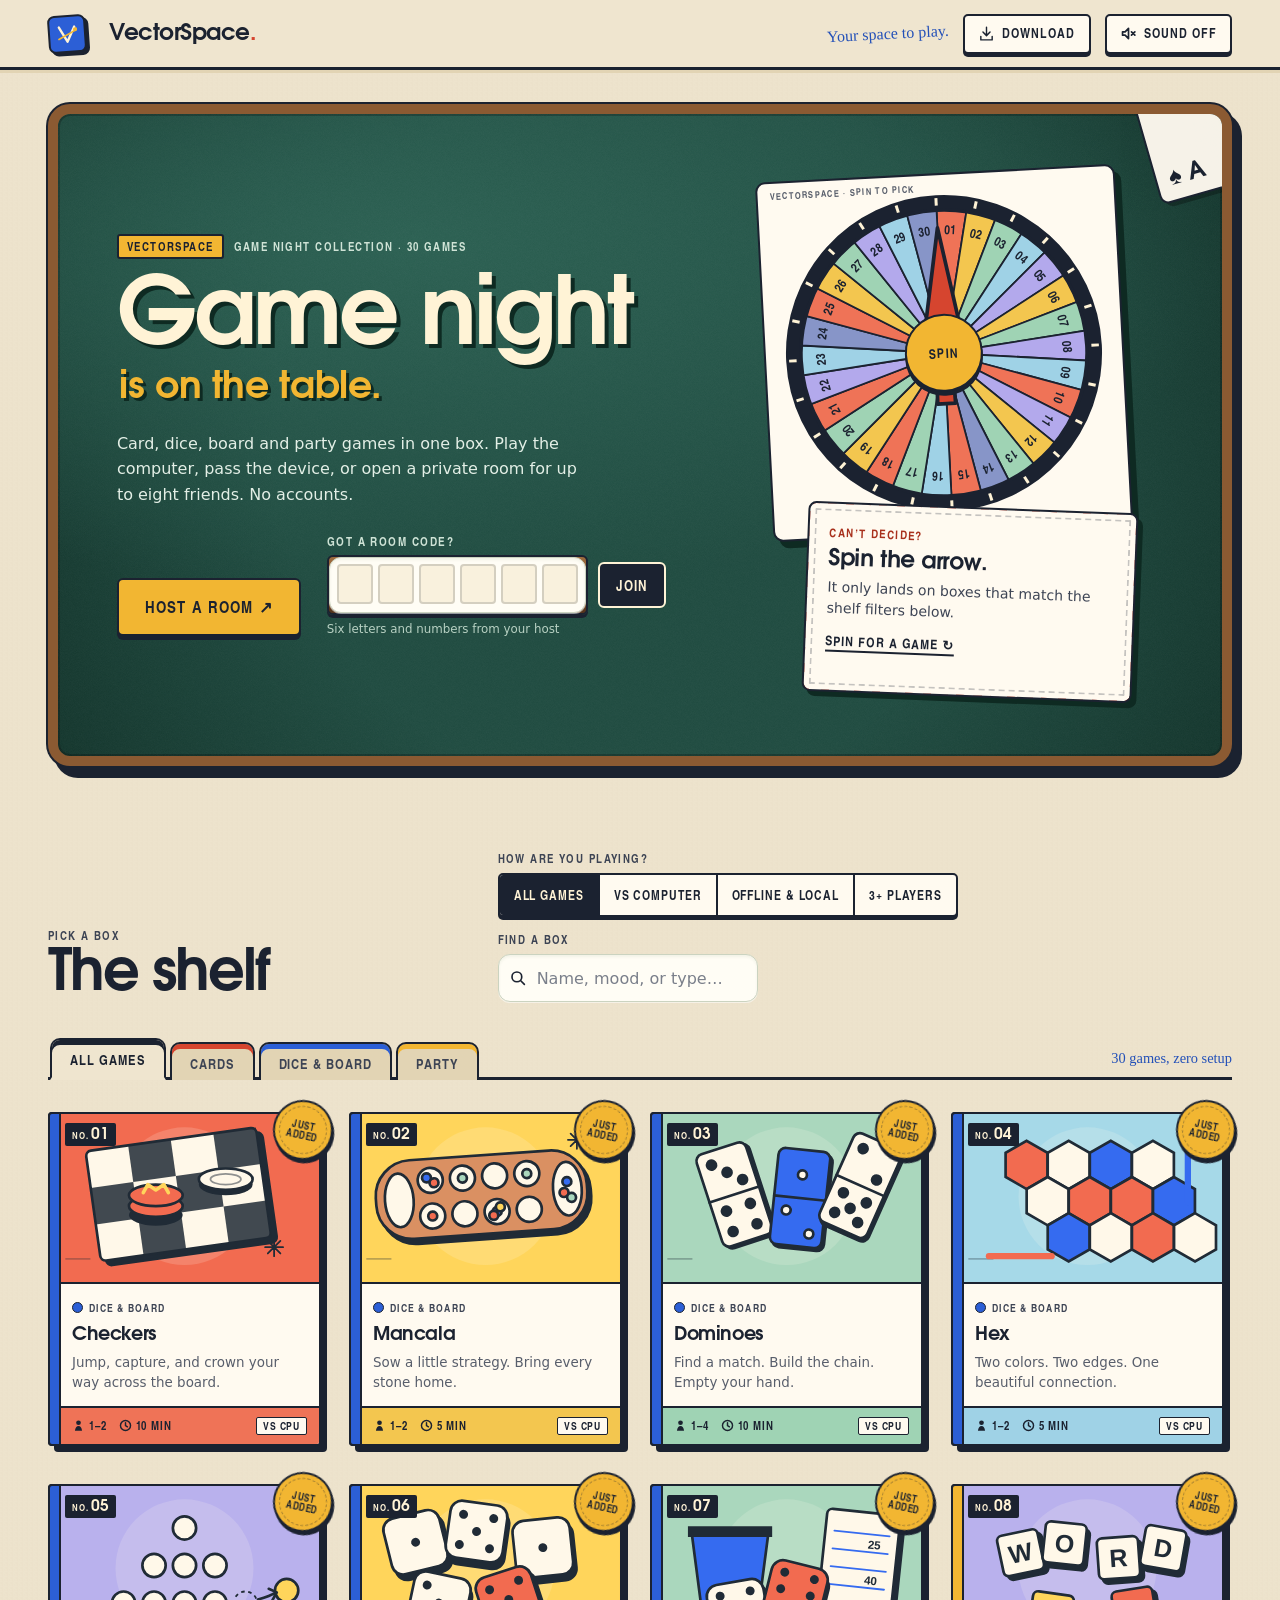
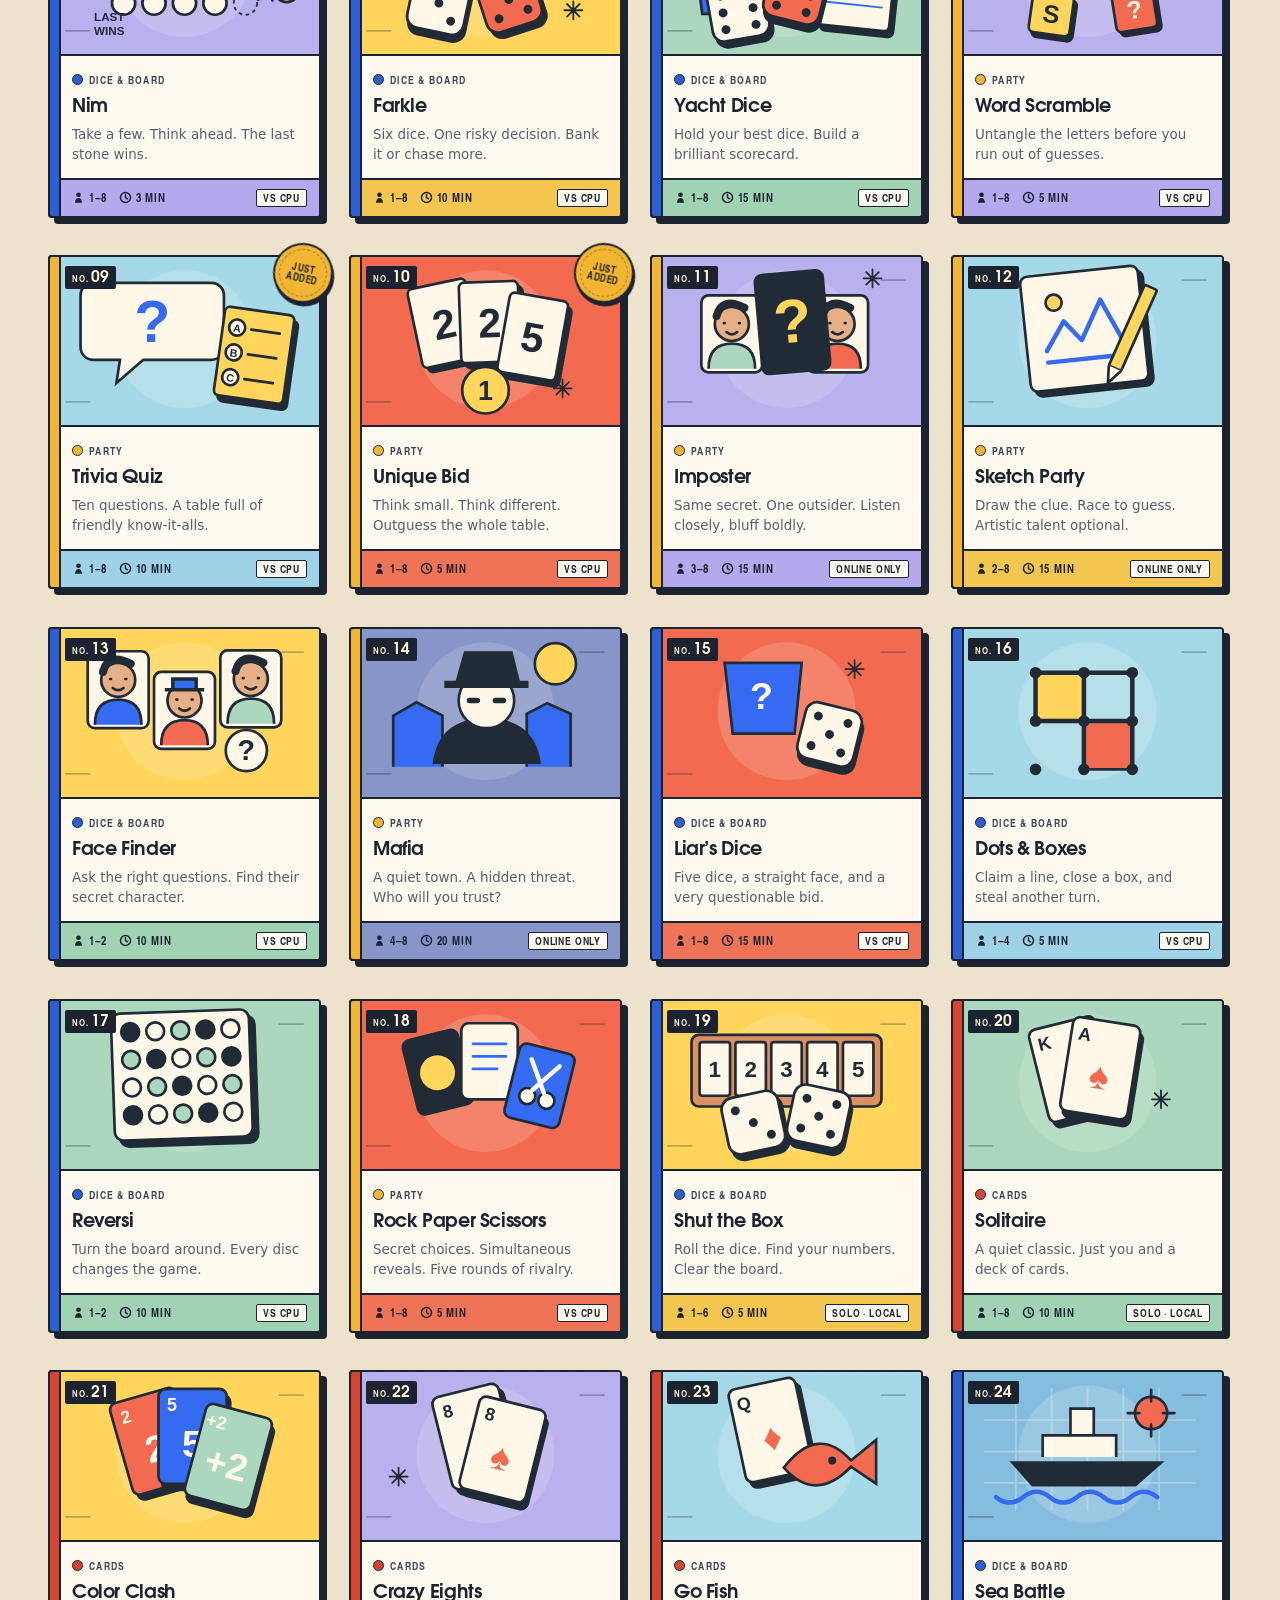
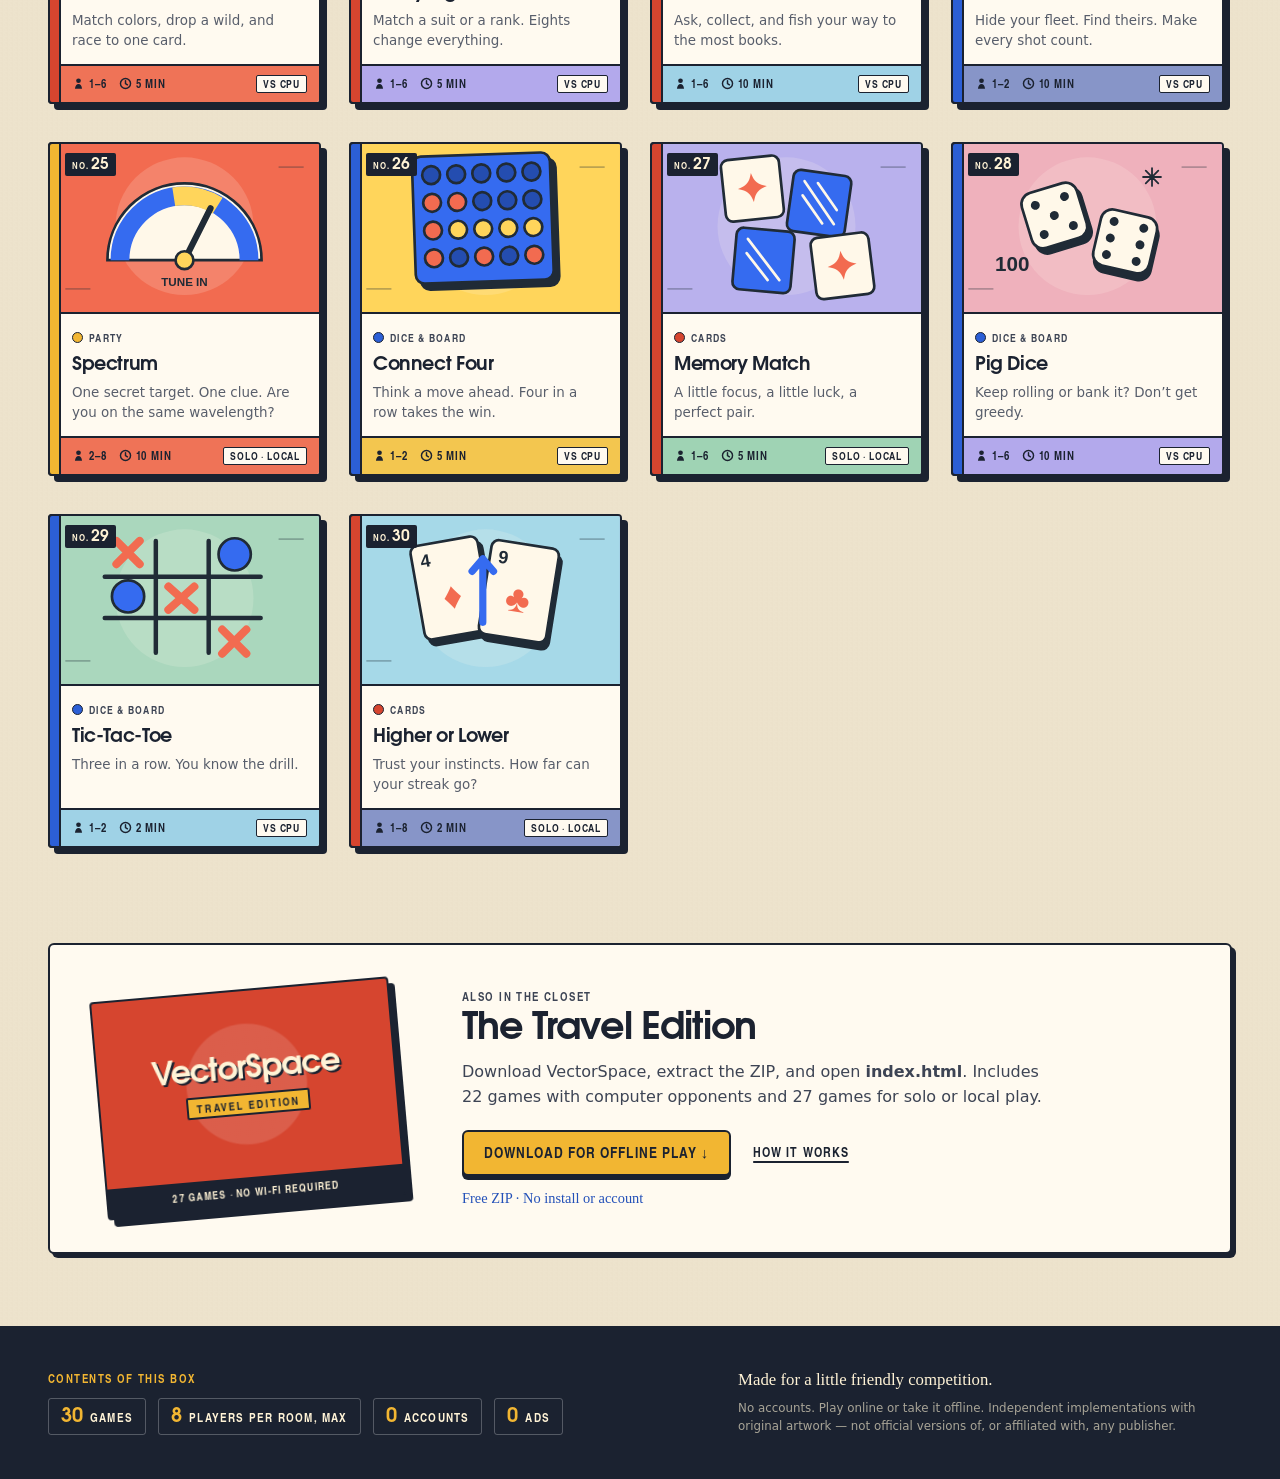
==== game-night/index.html @ 59ebc6dc "Game Closet redesign + strategy and party packs (10 new games)" ====
<!doctype html>
<html lang="en">
  <head>
    <meta charset="UTF-8" />
    <meta name="viewport" content="width=device-width, initial-scale=1" />
    <meta name="theme-color" content="#efe5cf" />
    <meta
      name="description"
      content="Thirty free card, dice, board and party games. Create an online room, share a code, and play with friends — or enjoy the solo classics."
    />
    <title>VectorSpace — Your space to play.</title>
    <link rel="icon" href="favicon.svg" type="image/svg+xml" />
    <link rel="stylesheet" href="styles.css" />
    <link rel="stylesheet" href="strategy-pack.css" />
    <link rel="stylesheet" href="party-pack.css" />
    <link rel="stylesheet" href="closet.css" />
    <script src="shared.js" defer></script>
    <script src="card-games.js" defer></script>
    <script src="board-games.js" defer></script>
    <script src="party-games.js" defer></script>
    <script src="vendor/peerjs.min.js" defer></script>
    <script src="online-core.js" defer></script>
    <script src="online-cards.js" defer></script>
    <script src="online-boards.js" defer></script>
    <script src="online-extras.js" defer></script>
    <script src="online-competitive.js" defer></script>
    <script src="online-deduction.js" defer></script>
    <script src="online-creative.js" defer></script>
    <script src="cpu-games.js" defer></script>
    <script src="strategy-pack.js" defer></script>
    <script src="party-pack.js" defer></script>
    <script src="online-ui.js" defer></script>
    <script src="polish.js" defer></script>
    <script src="app.js" defer></script>
  </head>
  <body>
    <header class="site-header">
      <a class="brand" href="#" aria-label="VectorSpace home"><span class="brand-mark vector-mark" aria-hidden="true"><svg viewBox="0 0 40 40"><path d="M9 10 20 31 31 10"/><path d="m8 27 25-12" class="vector-orbit"/><circle cx="32" cy="14" r="3"/></svg></span>VectorSpace<span class="brand-period">.</span></a>
      <span class="header-note">Your space to play.</span>
      <a class="header-download" aria-label="Download VectorSpace for offline play" href="downloads/vectorspace-offline.zip" download="VectorSpace-offline.zip" data-offline-download><svg viewBox="0 0 24 24" aria-hidden="true"><path d="M12 3v12m-5-5 5 5 5-5M4 16v5h16v-5"/></svg><span>Download</span></a>
    </header>
    <main id="app"></main>
    <footer class="box-bottom">
      <div>
        <span class="control-label">Contents of this box</span>
        <ul>
          <li><b>30</b> games</li>
          <li><b>8</b> players per room, max</li>
          <li><b>0</b> accounts</li>
          <li><b>0</b> ads</li>
        </ul>
      </div>
      <div>
        <p class="made">Made for a little friendly competition.</p>
        <p class="fine-print">No accounts. Play online or take it offline. Independent implementations with original artwork — not official versions of, or affiliated with, any publisher.</p>
      </div>
    </footer>
    <noscript>Please enable JavaScript to play these games.</noscript>
  </body>
</html>
---- game-night/styles.css ----
:root {
  color-scheme: light;
  --ink: #183337;
  --muted: #647477;
  --paper: #f5f4ee;
  --line: #d9dfd8;
  --yellow: #f7be57;
  --felt: #183f41;
  --white: #fff;
  --red: #c44043;
  font-family: "Segoe UI", Arial, sans-serif;
  font-size: 16px;
}
* {
  box-sizing: border-box;
}
body {
  margin: 0;
  background: var(--paper);
  color: var(--ink);
}
button,
input,
select {
  font: inherit;
}
button,
a,
input,
select {
  -webkit-tap-highlight-color: transparent;
}
button,
a {
  touch-action: manipulation;
}
button {
  cursor: pointer;
}
button:disabled {
  cursor: default;
  opacity: 0.45;
}
a {
  color: inherit;
  text-decoration: none;
}
button:focus-visible,
a:focus-visible,
input:focus-visible,
select:focus-visible {
  outline: 3px solid #df881c;
  outline-offset: 4px;
}
button {
  color: inherit;
}
h1,
h2,
h3,
p {
  margin-top: 0;
}
h1 {
  font-family: Georgia, "Times New Roman", serif;
  font-weight: 500;
  letter-spacing: -2px;
  font-size: clamp(2.25rem, 4vw, 3.7rem);
  line-height: 1.12;
  margin-bottom: 14px;
}
h2 {
  font-size: 1.2rem;
}
p {
  line-height: 1.6;
}
.site-header {
  height: 94px;
  display: flex;
  align-items: center;
  justify-content: space-between;
  gap: 24px;
  border-bottom: 1px solid var(--line);
  padding: 0 max(5%, calc((100vw - 1320px) / 2));
}
.brand {
  display: flex;
  align-items: center;
  font-weight: 800;
  letter-spacing: -1.5px;
  font-size: 1.8rem;
  white-space: nowrap;
}
.brand-mark {
  display: inline-flex;
  align-items: center;
  justify-content: center;
  width: 42px;
  height: 42px;
  margin-right: 12px;
  border-radius: 12px;
  background: var(--ink);
  color: var(--yellow);
  font-size: 2.5rem;
  line-height: 1;
}
.brand-period {
  color: #be711c;
}
.header-note {
  color: var(--muted);
  font-size: 0.9rem;
}
.free-label {
  font-size: 0.8rem;
  font-weight: 600;
  border: 1px solid #b9c8bf;
  border-radius: 20px;
  padding: 8px 14px;
}
.lobby,
.game-page {
  max-width: 1320px;
  margin: auto;
  padding: 54px 0 28px;
}
.lobby-heading {
  display: flex;
  justify-content: space-between;
  align-items: center;
  gap: 30px;
  padding-bottom: 32px;
}
.eyebrow {
  letter-spacing: 2px;
  font-size: 0.75rem;
  font-weight: 800;
  color: #6d7b73;
  margin-bottom: 17px;
}
.intro {
  color: var(--muted);
  font-size: 1.1rem;
  margin-bottom: 0;
}
.collection-stamp {
  display: flex;
  align-items: center;
  gap: 18px;
  transform: rotate(4deg);
  padding: 16px 20px;
  border: 1px solid #adbaae;
  border-radius: 10px;
}
.collection-stamp strong {
  font:
    3.8rem Georgia,
    serif;
  line-height: 1;
}
.collection-stamp span {
  font-size: 0.7rem;
  font-weight: 700;
  line-height: 1.6;
  letter-spacing: 1px;
}
.browse-bar {
  display: flex;
  justify-content: space-between;
  align-items: center;
  border-top: 1px solid var(--line);
  padding: 24px 0;
}
.filters {
  display: flex;
  gap: 8px;
  flex-wrap: wrap;
}
.filter {
  border: 1px solid transparent;
  border-radius: 30px;
  padding: 10px 20px;
  background: transparent;
  font-size: 0.9rem;
  font-weight: 600;
}
.filter.active {
  background: var(--ink);
  color: white;
}
.filter:not(.active):hover {
  border-color: #a8b8ab;
}
.game-count {
  font-size: 0.85rem;
  color: var(--muted);
}
.game-grid {
  display: grid;
  grid-template-columns: repeat(4, 1fr);
  gap: 24px;
}
.game-tile {
  border: 1px solid #d1d9d0;
  border-radius: 14px;
  overflow: hidden;
  background: #fffdf8;
  transition:
    transform 0.18s,
    box-shadow 0.18s;
  animation: enter 0.4s both;
  animation-delay: calc(var(--i) * 25ms);
}
.game-tile:hover {
  transform: translateY(-5px);
  box-shadow: 0 10px 25px #18333713;
}
.tile-top {
  height: 143px;
  display: flex;
  align-items: center;
  justify-content: center;
  position: relative;
  margin: 8px;
  border-radius: 8px;
  overflow: hidden;
}
.tile-symbol {
  font-family: Georgia, serif;
  font-size: 5rem;
  font-weight: bold;
  line-height: 1;
}
.tile-number {
  position: absolute;
  top: 13px;
  left: 13px;
  font-size: 0.7rem;
  font-weight: 700;
  opacity: 0.6;
}
.tile-category {
  position: absolute;
  right: 12px;
  bottom: 10px;
  font-size: 0.65rem;
  text-transform: uppercase;
  letter-spacing: 1.4px;
  opacity: 0.7;
  font-weight: 700;
}
.amber {
  background: #f6c45f;
  color: #72501b;
}
.mint {
  background: #bddecc;
  color: #245b47;
}
.coral {
  background: #ef9d85;
  color: #7a342d;
}
.lavender {
  background: #cdc7e5;
  color: #4f427f;
}
.sky {
  background: #b8d6df;
  color: #315f72;
}
.navy {
  background: #264b52;
  color: #f2d49e;
}
.tile-content {
  padding: 18px 19px 17px;
}
.tile-content h2 {
  display: flex;
  justify-content: space-between;
  gap: 10px;
  letter-spacing: -0.4px;
  margin-bottom: 9px;
}
.tile-content h2 span {
  font-size: 1rem;
  font-weight: 400;
}
.tile-content p {
  font-size: 0.875rem;
  color: var(--muted);
  line-height: 1.5;
  min-height: 42px;
  margin-bottom: 22px;
}
.tile-meta {
  display: flex;
  justify-content: space-between;
  font-size: 0.75rem;
  font-weight: 600;
  border-top: 1px solid var(--line);
  padding-top: 13px;
}
.tile-meta span:last-child {
  color: var(--muted);
  font-weight: 400;
}
.lobby-note {
  display: flex;
  align-items: center;
  gap: 18px;
  margin-top: 34px;
  background: #e5e9df;
  padding: 22px 26px;
  border-radius: 12px;
}
.note-symbol {
  font-size: 2rem;
  color: #537261;
}
.lobby-note p {
  margin: 0;
  font-size: 0.875rem;
}
.note-small {
  margin-left: auto;
  font-size: 0.75rem;
  color: var(--muted);
  white-space: nowrap;
}
footer {
  max-width: 1320px;
  margin: 24px auto 0;
  border-top: 1px solid var(--line);
  display: flex;
  justify-content: space-between;
  gap: 20px;
  padding: 25px 0 32px;
  font-size: 0.75rem;
  color: var(--muted);
}
.game-heading {
  display: flex;
  justify-content: space-between;
  align-items: center;
  gap: 24px;
  margin-bottom: 28px;
}
.game-heading h1 {
  font-size: 2.7rem;
  letter-spacing: -1px;
  margin-top: 20px;
  margin-bottom: 8px;
}
.game-heading p {
  color: var(--muted);
  margin: 0;
}
.back-link {
  font-size: 0.875rem;
  font-weight: 600;
}
.play-layout {
  display: grid;
  grid-template-columns: minmax(0, 1fr) 280px;
  gap: 28px;
  align-items: start;
}
.game-surface {
  background: var(--felt);
  color: #f3f4e9;
  min-height: 530px;
  border-radius: 18px;
  padding: 32px;
  box-shadow: inset 0 0 0 1px #ffffff0d;
}
.rules-panel {
  padding: 27px;
  background: #e8ece3;
  border-radius: 14px;
  font-size: 0.9rem;
  line-height: 1.6;
}
.rules-panel h2 {
  margin: 13px 0;
}
.rules-panel ol,
.rules-panel ul {
  padding-left: 20px;
}
.rules-panel li {
  margin-bottom: 10px;
}
.rules-panel strong {
  font-weight: 700;
}
.rules-foot {
  border-top: 1px solid #c9d2c5;
  padding-top: 18px;
  margin-top: 24px;
  font-size: 0.8rem;
  color: #50665e;
}
.rules-foot span {
  padding: 0 6px;
}
.rules-foot p {
  margin: 10px 0 0;
}
.button {
  border: 0;
  border-radius: 9px;
  padding: 12px 20px;
  background: var(--yellow);
  color: #332a1b;
  font-weight: 700;
  min-height: 46px;
  transition: filter 0.15s;
}
.button:hover:not(:disabled) {
  filter: brightness(1.07);
}
.button.secondary {
  border: 1px solid #b9c8bf;
  background: transparent;
  color: var(--ink);
}
.game-surface .button.secondary {
  border-color: #68908c;
  color: #f3f4e9;
}
.button.small {
  font-size: 0.875rem;
  padding: 9px 14px;
  min-height: 38px;
}
.toolbar {
  display: flex;
  justify-content: center;
  align-items: center;
  gap: 12px;
  flex-wrap: wrap;
  margin: 24px 0;
}
.stats {
  display: flex;
  justify-content: center;
  gap: 16px;
  flex-wrap: wrap;
  margin: 0 0 25px;
}
.stat {
  min-width: 110px;
  text-align: center;
  padding: 12px 22px;
  background: #ffffff0b;
  border-radius: 10px;
}
.stat span {
  display: block;
  font-size: 0.75rem;
  color: #bfcebd;
  margin-bottom: 4px;
}
.stat strong {
  font-size: 1.6rem;
  font-weight: 600;
}
.game-status {
  background: #ffffff0c;
  border: 1px solid #ffffff18;
  padding: 14px 18px;
  border-radius: 9px;
  text-align: center;
  line-height: 1.5;
  margin: 20px 0;
  font-size: 0.95rem;
}
.game-status.finished {
  background: #f7be57;
  color: #2b382e;
  font-weight: 700;
  border-color: transparent;
}
.sub-label {
  text-align: center;
  font-size: 0.8rem;
  letter-spacing: 0.8px;
  color: #bacdc6;
  margin: 16px 0 12px;
}
.hand {
  display: flex;
  flex-wrap: wrap;
  gap: 8px;
  justify-content: center;
  margin: 18px 0;
}
.playing-card {
  width: 72px;
  height: 105px;
  position: relative;
  flex-shrink: 0;
  border: 2px solid transparent;
  border-radius: 7px;
  background: #fffdf5;
  color: #1b3439;
  box-shadow: 0 3px 0 #0003;
  padding: 6px;
  font-family: Georgia, serif;
  transition: transform 0.1s;
}
.playing-card:hover:not(:disabled) {
  transform: translateY(-5px);
}
.playing-card.red {
  color: #be4149;
}
.card-corner {
  position: absolute;
  top: 5px;
  left: 7px;
  font-size: 1.05rem;
  line-height: 1;
}
.card-corner small {
  display: block;
  font-size: 0.875rem;
}
.card-suit {
  font-size: 2.4rem;
  line-height: 1;
}
.card-bottom {
  position: absolute;
  bottom: 6px;
  right: 5px;
  font-size: 0.75rem;
  transform: rotate(180deg);
}
.playing-card.selected {
  outline: 3px solid var(--yellow);
  outline-offset: 3px;
  transform: translateY(-6px);
}
.playing-card:disabled {
  opacity: 1;
  cursor: default;
}
.playing-card.dim {
  opacity: 0.5;
}
.card-back {
  color: #efe1b8;
  background: repeating-linear-gradient(
    45deg,
    #486768 0,
    #486768 4px,
    #345455 4px,
    #345455 8px
  );
  border: 4px solid #cdd7c5;
  font:
    1.5rem Georgia,
    serif;
}
.card-slot {
  width: 72px;
  height: 105px;
  border: 2px dashed #799b9166;
  border-radius: 8px;
  display: flex;
  align-items: center;
  justify-content: center;
  font-size: 1.4rem;
  color: #adc0b3;
  background: transparent;
  flex-shrink: 0;
}
.center-pile {
  display: flex;
  justify-content: center;
  align-items: center;
  gap: 28px;
  margin: 25px 0;
}
.center-pile > div {
  text-align: center;
}
.center-pile .sub-label {
  margin-bottom: 0;
}
.mode-row {
  display: flex;
  gap: 12px;
  align-items: center;
  justify-content: center;
  flex-wrap: wrap;
  margin-bottom: 24px;
}
.mode-row label {
  font-size: 0.85rem;
  color: #ced8cd;
}
.mode-row select {
  border: 1px solid #79958c;
  border-radius: 8px;
  background: #2f5251;
  color: white;
  padding: 8px 12px;
  max-width: 100%;
}
.dice {
  display: flex;
  justify-content: center;
  gap: 15px;
  margin: 25px 0;
}
.die {
  display: flex;
  align-items: center;
  justify-content: center;
  background: #fff9e9;
  color: #233f40;
  font-family: Arial, sans-serif;
  font-size: 3.8rem;
  width: 80px;
  height: 80px;
  border-radius: 13px;
  line-height: 1;
  box-shadow: 0 5px #0b282a50;
}
.number-tiles {
  display: flex;
  justify-content: center;
  gap: 9px;
  flex-wrap: wrap;
  margin: 32px 0;
}
.number-tile {
  width: 62px;
  height: 84px;
  border-radius: 8px;
  background: #ead4a5;
  color: #5d4323;
  border: 0;
  border-bottom: 5px solid #b69461;
  font:
    2rem Georgia,
    serif;
}
.number-tile.chosen {
  background: var(--yellow);
  outline: 3px solid white;
  outline-offset: 2px;
}
.number-tile.closed {
  background: #ffffff0a;
  color: #89a291;
  border: 1px solid #ffffff16;
  opacity: 0.6;
  transform: scale(0.91);
}
.center {
  text-align: center;
}
.muted {
  color: #b9cebe;
  font-size: 0.875rem;
}
.color-card {
  font-family: "Segoe UI", sans-serif;
  color: white;
  font-weight: 800;
}
.color-card.redc {
  background: #be4049;
}
.color-card.blue {
  background: #326cb0;
}
.color-card.green {
  background: #397b52;
}
.color-card.yellow {
  background: #efd276;
  color: #493c19;
}
.color-card.wild {
  background: conic-gradient(
    #3e77bd 0 25%,
    #ce4354 0 50%,
    #e7c367 0 75%,
    #51866d 0
  );
}
.color-card .color-value {
  font-size: 1.6rem;
  border: 2px solid currentColor;
  border-radius: 50%;
  padding: 8px 6px;
  display: block;
  transform: rotate(-12deg);
  background: #ffffff15;
}
.color-name {
  position: absolute;
  bottom: 6px;
  left: 0;
  right: 0;
  font-size: 0.6rem;
  text-transform: uppercase;
  letter-spacing: 0.5px;
}
.color-picker {
  padding: 20px;
  background: #103031;
  border-radius: 12px;
  text-align: center;
}
.solitaire-top,
.tableau {
  display: grid;
  grid-template-columns: repeat(7, minmax(0, 1fr));
  gap: 8px;
}
.solitaire-top {
  margin-bottom: 25px;
}
.solitaire-top .playing-card,
.solitaire-top .card-slot,
.tableau .playing-card,
.tableau .card-slot {
  width: 100%;
  height: 100px;
}
.sol-column {
  position: relative;
  min-height: 330px;
}
.sol-column .playing-card {
  position: absolute;
  left: 0;
  top: calc(var(--row) * 29px);
}
.sol-column .card-back {
  font-size: 1rem;
}
.sol-hint {
  outline: 3px solid #f7be57 !important;
}
.connect-board {
  display: grid;
  grid-template-columns: repeat(7, 1fr);
  gap: 8px;
  max-width: 480px;
  margin: 20px auto;
  background: #28575a;
  border: 8px solid #32686b;
  border-radius: 12px;
  padding: 10px;
}
.connect-cell {
  aspect-ratio: 1;
  border: 0;
  border-radius: 50%;
  background: #153b3d;
  min-width: 0;
  box-shadow: inset 0 3px 5px #0003;
}
.connect-cell.p1 {
  background: #f4c45e;
}
.connect-cell.p2 {
  background: #ed9780;
}
.connect-cell.win {
  outline: 3px solid white;
  outline-offset: -5px;
}
.ttt-board {
  display: grid;
  grid-template-columns: repeat(3, 1fr);
  gap: 10px;
  max-width: 350px;
  margin: 28px auto;
}
.ttt-cell {
  aspect-ratio: 1;
  border-radius: 12px;
  background: #ffffff0d;
  border: 1px solid #ffffff25;
  color: var(--yellow);
  font:
    3rem Georgia,
    serif;
}
.ttt-cell.o {
  color: #a6d2bb;
}
.ttt-cell:disabled {
  opacity: 1;
}
.memory-board {
  display: grid;
  grid-template-columns: repeat(4, 1fr);
  gap: 12px;
  max-width: 430px;
  margin: 20px auto;
}
.memory-card {
  aspect-ratio: 1;
  border-radius: 10px;
  border: 2px solid #ffffff1a;
  background: #2a5555;
  color: #dce4d2;
  font-size: 2.2rem;
}
.memory-card.open {
  background: #f4e7c3;
  color: #294347;
  border-color: #f4e7c3;
}
.memory-card.matched {
  background: #88bba1;
  border-color: #9bccad;
  color: #20423c;
}
.sea-boards {
  display: grid;
  grid-template-columns: 1fr 1fr;
  gap: 22px;
}
.sea-grid {
  display: grid;
  grid-template-columns: repeat(10, minmax(0, 1fr));
  gap: 3px;
  max-width: 360px;
  margin: 14px auto;
}
.sea-cell {
  aspect-ratio: 1;
  padding: 0;
  background: #2b575b;
  border: 1px solid #64858555;
  border-radius: 3px;
  color: white;
  font-size: 0.75rem;
  min-width: 0;
}
.sea-cell.ship {
  background: #739b91;
}
.sea-cell.hit {
  background: #dc795e;
  color: #291f1e;
}
.sea-cell.miss {
  background: #244648;
  color: #a7bdaf;
}
.sea-cell:disabled {
  opacity: 1;
}
.sea-cell.sunk {
  background: #e9b14f;
  color: #203b3d;
}
.sea-cell:hover:not(:disabled) {
  background: #bcceae;
  color: #183f41;
}
.ship-list {
  display: flex;
  flex-wrap: wrap;
  gap: 7px;
  justify-content: center;
  font-size: 0.75rem;
}
.ship-pill {
  background: #ffffff10;
  padding: 5px 8px;
  border-radius: 5px;
}
.ship-pill.sunk {
  text-decoration: line-through;
  color: #f3b77f;
}
.spectrum-area {
  max-width: 580px;
  margin: 0 auto;
  text-align: center;
}
.spectrum-track {
  height: 65px;
  background: linear-gradient(90deg, #6e9dac, #bdc999, #f4ca71, #e89575);
  border-radius: 14px;
  position: relative;
  margin: 28px 8px 14px;
}
.target-zone {
  position: absolute;
  top: 0;
  bottom: 0;
  background: #fffa;
  border: 3px solid white;
  border-radius: 5px;
  width: 12%;
  transform: translateX(-50%);
}
.target-core {
  position: absolute;
  top: 0;
  bottom: 0;
  left: 33%;
  width: 34%;
  background: #f7be57;
  border-left: 2px solid #745918;
  border-right: 2px solid #745918;
}
.guess-marker {
  position: absolute;
  top: -8px;
  bottom: -8px;
  width: 4px;
  background: #193e41;
  outline: 2px solid white;
  transform: translateX(-50%);
}
.spectrum-ends {
  display: flex;
  justify-content: space-between;
  gap: 20px;
  font-weight: 700;
  margin: 0 8px 20px;
}
.spectrum-ends span:last-child {
  text-align: right;
}
input[type="range"] {
  width: 100%;
  accent-color: #f7be57;
  margin: 20px 0;
}
input[type="text"] {
  width: 100%;
  border-radius: 8px;
  background: #fffdf6;
  color: #203c3b;
  border: 1px solid #ccd4c7;
  padding: 14px 16px;
  margin: 10px 0;
}
label.input-label {
  display: block;
  text-align: left;
  font-size: 0.875rem;
  margin-top: 18px;
}
.clue {
  font:
    2rem Georgia,
    serif;
  margin: 24px 0;
}
.privacy-card {
  border: 1px dashed #82a18a;
  border-radius: 15px;
  padding: 36px 22px;
  margin: 25px 0;
  background: #ffffff07;
}
.privacy-card h3 {
  font:
    1.5rem Georgia,
    serif;
  margin-bottom: 12px;
}
.big-score {
  font:
    4rem Georgia,
    serif;
  margin: 25px 0;
  color: var(--yellow);
}
.end-actions {
  margin-top: 20px;
}
.books {
  display: flex;
  justify-content: center;
  gap: 5px;
  flex-wrap: wrap;
  margin: 10px 0;
}
.book {
  font-size: 0.75rem;
  padding: 5px 8px;
  border-radius: 5px;
  background: #ffffff15;
}
.book.empty {
  color: #bdd0c1;
}
.rank-button {
  width: 52px;
  height: 62px;
  background: #fff9e9;
  color: #244342;
  border: 0;
  border-radius: 7px;
  font:
    1.5rem Georgia,
    serif;
}
.rank-button small {
  display: block;
  font:
    0.7rem "Segoe UI",
    sans-serif;
  color: #66756a;
}
.history {
  display: flex;
  justify-content: center;
  gap: 8px;
  flex-wrap: wrap;
  margin-top: 24px;
}
.mini-card {
  background: #ffffff12;
  border-radius: 5px;
  padding: 7px 11px;
  font:
    1rem Georgia,
    serif;
}
.mini-card.red {
  color: #ffb7af;
}
@keyframes enter {
  from {
    opacity: 0;
    transform: translateY(12px);
  }
  to {
    opacity: 1;
    transform: translateY(0);
  }
}
@media (min-width: 1800px) {
  .lobby,
  .game-page,
  footer {
    max-width: 1420px;
  }
}
@media (max-width: 1450px) {
  .lobby,
  .game-page,
  footer {
    margin-left: 5%;
    margin-right: 5%;
  }
  .site-header {
    padding-left: 5%;
    padding-right: 5%;
  }
  .game-grid {
    gap: 20px;
  }
}
@media (max-width: 1050px) {
  .game-grid {
    grid-template-columns: repeat(3, 1fr);
  }
  .play-layout {
    grid-template-columns: minmax(0, 1fr);
  }
  .rules-panel {
    min-height: 0;
  }
  .rules-panel ol {
    columns: 2;
    column-gap: 40px;
  }
  .rules-panel li {
    break-inside: avoid;
  }
  .collection-stamp {
    display: none;
  }
  .game-surface {
    padding: 28px;
  }
  .note-small {
    display: none;
  }
}
@media (max-width: 720px) {
  .site-header {
    height: 78px;
  }
  .header-note {
    display: none;
  }
  .brand {
    font-size: 1.55rem;
  }
  .brand-mark {
    width: 35px;
    height: 35px;
    font-size: 2rem;
  }
  .free-label {
    font-size: 0.7rem;
    padding: 7px 10px;
  }
  .lobby,
  .game-page {
    padding-top: 32px;
  }
  .lobby-heading {
    padding-bottom: 25px;
  }
  .intro {
    font-size: 1rem;
  }
  .browse-bar {
    align-items: flex-start;
    gap: 12px;
    flex-direction: column;
    padding: 18px 0;
  }
  .game-count {
    display: none;
  }
  .filter {
    padding: 9px 13px;
    font-size: 0.8rem;
  }
  .game-grid {
    grid-template-columns: repeat(2, minmax(0, 1fr));
    gap: 13px;
  }
  .tile-top {
    height: 112px;
    margin: 6px;
  }
  .tile-symbol {
    font-size: 4rem;
  }
  .tile-category {
    font-size: 0.6rem;
  }
  .tile-content {
    padding: 12px;
  }
  .tile-content h2 {
    font-size: 1rem;
  }
  .tile-content p {
    font-size: 0.8rem;
    min-height: 58px;
    margin-bottom: 12px;
  }
  .tile-meta {
    font-size: 0.7rem;
  }
  .lobby-note {
    padding: 18px;
  }
  .lobby-note p {
    font-size: 0.8rem;
  }
  .lobby-note strong {
    display: block;
  }
  footer {
    flex-direction: column;
    gap: 8px;
    font-size: 0.7rem;
  }
  .game-heading h1 {
    font-size: 2.2rem;
  }
  .game-heading p {
    font-size: 0.875rem;
  }
  .game-heading {
    align-items: flex-start;
  }
  .game-heading > #restart {
    font-size: 0.75rem;
    padding: 9px 12px;
    white-space: nowrap;
    margin-top: 44px;
  }
  .game-surface {
    padding: 20px 14px;
    min-height: 440px;
    border-radius: 13px;
  }
  .rules-panel ol {
    columns: 1;
  }
  .number-tile {
    width: 43px;
    height: 65px;
    font-size: 1.5rem;
  }
  .number-tiles {
    gap: 7px;
  }
  .playing-card {
    width: 62px;
    height: 92px;
  }
  .hand {
    gap: 7px;
  }
  .card-slot {
    width: 62px;
    height: 92px;
  }
  .stat {
    min-width: 80px;
    padding: 10px 15px;
  }
  .stats {
    gap: 9px;
  }
  .stat strong {
    font-size: 1.4rem;
  }
  .sea-boards {
    grid-template-columns: 1fr;
    gap: 15px;
  }
  .sea-grid {
    max-width: 330px;
  }
  .solitaire-top,
  .tableau {
    gap: 4px;
  }
  .solitaire-top .playing-card,
  .solitaire-top .card-slot,
  .tableau .playing-card,
  .tableau .card-slot {
    height: 77px;
  }
  .sol-column .playing-card {
    top: calc(var(--row) * 26px);
  }
  .tableau .card-suit,
  .solitaire-top .card-suit {
    font-size: 1.3rem;
  }
  .tableau .card-bottom,
  .solitaire-top .card-bottom {
    display: none;
  }
  .solitaire-top .card-corner,
  .tableau .card-corner {
    font-size: 0.9rem;
    left: 3px;
    top: 4px;
  }
  .solitaire-top .card-corner small,
  .tableau .card-corner small {
    font-size: 0.7rem;
  }
  .solitaire-top .card-back {
    font-size: 1rem;
  }
  .connect-board {
    gap: 6px;
    padding: 7px;
    border-width: 5px;
  }
  .memory-board {
    gap: 8px;
  }
  .spectrum-ends {
    font-size: 0.85rem;
  }
  .button {
    padding: 11px 16px;
    font-size: 0.9rem;
  }
}
@media (prefers-reduced-motion: reduce) {
  * {
    animation: none !important;
    transition: none !important;
    scroll-behavior: auto !important;
  }
}
.spectrum-track {
  overflow: hidden;
}
.target-zone {
  border: 0;
  background: #ffffff66;
}
.target-middle {
  position: absolute;
  top: 0;
  bottom: 0;
  left: 25%;
  width: 50%;
  background: #fff9;
}
.target-core {
  left: 37.5%;
  width: 25%;
  background: #f7be57;
  border: 0;
}
.target-line {
  position: absolute;
  left: 50%;
  top: 0;
  bottom: 0;
  width: 2px;
  background: #fff;
  transform: translateX(-50%);
}

/* A little weight, grain, and warmth: a game table worth gathering around. */
:root {
  --ink: #233d36;
  --muted: #748077;
  --paper: #f6f4ed;
  --line: #dedfd3;
  --yellow: #f4c45e;
  --felt: #24534a;
  --ease-out: cubic-bezier(.2,.75,.25,1);
  --card-shadow: 0 2px 2px #1630290a, 0 8px 22px #16302908;
  font-family: "Aptos", "Segoe UI", sans-serif;
}
html { scroll-behavior: smooth; }
body {
  background-image: radial-gradient(#8f977518 .6px, transparent .6px);
  background-size: 5px 5px;
  -webkit-font-smoothing: antialiased;
}
::selection { background: #f4c45e90; color: #233d36; }
button, a, input, select { outline-color: #ba7f26; }
button:focus-visible, a:focus-visible, input:focus-visible, select:focus-visible {
  outline: 3px solid #bf8d2e;
  outline-offset: 4px;
}
button:disabled { cursor: not-allowed; }
button, a { -webkit-user-select: none; user-select: none; }
input { accent-color: var(--felt); }
h1 { letter-spacing: -2.1px; }
.site-header {
  height: 88px;
  background: #f6f4edeb;
  border-color: #dedfd3;
}
.brand { font-size: 1.7rem; letter-spacing: -1.2px; }
.brand-mark {
  width: 38px; height: 38px; border-radius: 11px;
  background: #274e41; font-size: 2.2rem; transform: rotate(-8deg);
  box-shadow: inset 0 1px 0 #ffffff30, 0 3px 0 #142e26;
  transition: transform .25s var(--ease-out);
}
.brand:hover .brand-mark { transform: rotate(0); }
.brand-period { color: #c2923d; }
.header-note { font-family: Georgia, serif; font-style: italic; font-size: 1rem; }
.free-label { color: #506553; border-color: #cfd7c7; background: #eef0e5; font-size: .73rem; }
.lobby, .game-page { padding-top: 43px; }
.eyebrow { color: #74836b; letter-spacing: 2.4px; font-size: .67rem; margin-bottom: 13px; }
.lobby-heading { padding-bottom: 28px; }
.lobby-heading h1 { font-size: clamp(2.3rem, 4vw, 3.5rem); margin-bottom: 12px; }
.intro { font-size: 1rem; }
.collection-stamp { border-color: #bdc6b3; padding: 13px 20px; background: #f1f1e6; gap: 13px; transform: rotate(3deg); }
.collection-stamp strong { font-size: 3.3rem; }
.collection-stamp span { font-size: .63rem; letter-spacing: 1.2px; }
.browse-bar { padding: 21px 0; }
.filters { gap: 5px; }
.filter { font-size: .82rem; padding: 10px 18px; transition: background .2s, color .2s, box-shadow .2s; }
.filter.active { background: #294b3f; box-shadow: 0 2px 4px #294b3f18, inset 0 1px 0 #ffffff1c; }
.filter:not(.active):hover { background: #eaece0; border-color: transparent; }
.game-count { font-size: .76rem; }
.game-grid { gap: 22px; }
.game-tile {
  border: 1px solid #d8ddcd; border-radius: 17px; background: #fffef9;
  box-shadow: var(--card-shadow);
  transition: transform .32s var(--ease-out), box-shadow .32s, border-color .25s;
}
.game-tile:hover { transform: translateY(-6px); border-color: #b7c5ab; box-shadow: 0 5px 6px #1d3b2b04, 0 16px 32px #1d3b2b13; }
.game-tile:active { transform: translateY(-2px); }
.tile-top { height: 160px; border-radius: 10px; margin: 8px; isolation: isolate; }
.tile-top::before {
  content: ""; position: absolute; inset: 0; pointer-events: none; z-index: -1;
  background: radial-gradient(ellipse at 30% 0, #ffffff3a, transparent 65%), radial-gradient(#193f3213 .7px, transparent .7px);
  background-size: 100% 100%, 4px 4px;
}
.tile-top::after { content: ""; position: absolute; inset: 7px; border: 1px solid #ffffff26; border-radius: 6px; pointer-events: none; }
.tile-number { z-index: 2; top: 12px; left: 13px; font-size: .6rem; letter-spacing: 1px; opacity: .7; }
.tile-category { z-index: 2; right: 13px; bottom: 11px; font-size: .57rem; letter-spacing: 1.2px; opacity: .75; }
.amber { background-color: #edcc87; color: #785a28; }
.mint { background-color: #c6dac4; color: #355a41; }
.coral { background-color: #e5b8a1; color: #764836; }
.lavender { background-color: #cec9df; color: #625274; }
.sky { background-color: #c4d7d8; color: #3b6062; }
.navy { background-color: #345b52; color: #e2d4ae; }
.tile-content { padding: 16px 20px 17px; }
.tile-content h2 { font-size: 1.075rem; letter-spacing: -.35px; margin-bottom: 8px; }
.tile-content h2 span { width: 22px; height: 22px; border-radius: 50%; color: #75866c; transition: transform .25s, background .25s; text-align: center; }
.game-tile:hover h2 span { background: #eef0e3; transform: rotate(45deg); }
.tile-content p { font-size: .8rem; line-height: 1.6; min-height: 42px; margin-bottom: 19px; color: #7c8177; }
.tile-meta { font-size: .68rem; padding-top: 12px; border-color: #e7e9de; }
.tile-meta span:first-child::before { content: ""; display: inline-block; height: 5px; width: 5px; border-radius: 50%; background: #839673; margin-right: 6px; vertical-align: 1px; }
.lobby-note { border: 1px solid #dbe1cf; background: #edf0e4; padding: 21px 26px; border-radius: 12px; }
.note-symbol { color: #7c9167; }
.lobby-note p { font-size: .8rem; color: #63725d; }
.lobby-note strong { color: #35513c; }
footer { font-size: .7rem; border-color: #dfe2d5; }

/* Small, hand-built illustrations on the game boxes. */
.tile-art { width: 170px; height: 112px; position: relative; display: block; pointer-events: none; }
.tile-symbol.has-art { font-family: inherit; font-size: 1rem; line-height: 1; }
.tile-art > * { position: absolute; }
.art-card {
  width: 59px; height: 82px; padding: 7px; border-radius: 5px; color: #365449; background: #fff9e9;
  border: 1px solid #ffffffc9; box-shadow: 0 3px 0 #9e957141, 0 8px 12px #3b403124;
  font: bold 18px Georgia, serif; display: flex; align-items: flex-start; text-align: left;
}
.art-card::after { content: attr(data-suit); position: absolute; top: 33px; left: 0; right: 0; text-align: center; font-size: 29px; }
.art-card.red { color: #b9614f; }
.art-card.one { left: 31px; top: 20px; transform: rotate(-22deg); }
.art-card.two { left: 60px; top: 10px; transform: rotate(-3deg); }
.art-card.three { left: 88px; top: 18px; transform: rotate(18deg); }
.art-card.colour { color: #fff9e9; border: 4px solid #fff9e9; font: 700 1.2rem "Segoe UI", sans-serif; align-items: center; justify-content: center; }
.art-card.colour::after { content: ""; top: 9px; bottom: 9px; left: 5px; right: 5px; border: 2px solid #fff9e9cc; border-radius: 50%; transform: rotate(20deg); }
.art-card.colour.one { background: #628d70; }
.art-card.colour.two { background: #dbb750; }
.art-card.colour.three { background: #c56853; font-size: 1.5rem; }
.art-die {
  width: 57px; height: 57px; background: #fff9e9; border: 1px solid #fffef8; border-radius: 11px;
  color: #49604c; box-shadow: 0 4px 0 #baa47b, 0 10px 13px #3a402329, inset 0 -3px 0 #eadbbd;
}
.art-die.one { left: 32px; top: 22px; transform: rotate(-18deg); }
.art-die.two { left: 87px; top: 34px; transform: rotate(13deg); }
.art-die i { width: 8px; height: 8px; margin: -4px 0 0 -4px; background: currentColor; box-shadow: inset 0 1px 1px #0005; border-radius: 50%; position: absolute; }
.art-numbers { display: flex; gap: 4px; bottom: 2px; left: 38px; transform: rotate(-4deg); }
.art-numbers b { padding: 4px 9px; background: #af813c; color: #ffedbd; font: 15px Georgia, serif; border-radius: 3px; box-shadow: 0 2px 0 #7b602d; }
.art-box .art-die { width: 45px; height: 45px; border-radius: 9px; }
.art-box .art-die.one { left: 42px; top: 9px; }
.art-box .art-die.two { left: 88px; top: 21px; }
.art-connect { display: grid; grid-template-columns: repeat(5, 1fr); width: 121px; height: 94px; padding: 10px; gap: 5px; background: #466c5a; border: 1px solid #769071; border-radius: 7px; left: 26px; top: 8px; transform: rotate(-7deg); box-shadow: 0 5px 0 #345244, 0 11px 18px #4e4c2a29; }
.art-connect i { position: static; border-radius: 50%; background: #244b41; box-shadow: inset 0 2px 1px #152d3a5c; }
.art-connect i.gold { background: #f1c769; box-shadow: inset 0 -2px 0 #b18b3c; }
.art-connect i.coral { background: #d98d71; box-shadow: inset 0 -2px 0 #a96c56; }
.art-memory { display: grid; grid-template-columns: 1fr 1fr; width: 106px; height: 96px; gap: 7px; left: 31px; top: 7px; transform: rotate(-8deg); }
.art-memory b { position: static; display: grid; place-items: center; border-radius: 5px; background: #fff8e4; color: #527552; font: 29px Georgia, serif; box-shadow: 0 3px 0 #97ae84, 0 5px 8px #40573e19; }
.art-memory b:nth-child(2), .art-memory b:nth-child(3) { color: #d3e0bf; background: repeating-linear-gradient(45deg, #5c7f5c 0 3px, #628661 3px 5px); border: 3px solid #f8f5df; }
.art-ttt { width: 112px; height: 99px; left: 30px; top: 5px; display: grid; grid-template-columns: repeat(3, 1fr); background: #769490; gap: 3px; transform: rotate(-7deg); border: 8px solid #afc7c3; border-radius: 6px; box-shadow: 0 4px 0 #82a4a0, 0 10px 18px #46666520; }
.art-ttt i { font: 27px/1 Georgia, serif; font-style: normal; display: grid; place-items: center; background: #bed5cd; color: #3e6659; }
.art-ttt i:nth-child(3n) { color: #f9f4df; }
.art-sea { width: 108px; height: 94px; left: 31px; top: 8px; border: 1px solid #bad1a277; border-radius: 5px; transform: rotate(-8deg); background-image: linear-gradient(#aec99b22 1px, transparent 1px), linear-gradient(90deg, #aec99b22 1px, transparent 1px); background-size: 18px 18px; background-color: #234d45; box-shadow: 0 5px 0 #1f4039, 0 10px 18px #122d2c35; }
.art-sea::before { content: ""; position: absolute; left: 22px; top: 20px; width: 12px; height: 48px; border-radius: 50% 50% 4px 4px; background: #b4bf94; box-shadow: inset 0 0 0 3px #d6d8b07a; }
.art-sea::after { content: ""; position: absolute; left: 57px; top: 39px; width: 31px; height: 12px; border-radius: 50% 4px 4px 50%; background: #b4bf94; box-shadow: inset 0 0 0 3px #d6d8b07a; }
.art-sea i { position: absolute; height: 8px; width: 8px; border-radius: 50%; border: 1px solid #f7d886; background: #e9ad67; top: 77px; left: 43px; box-shadow: 36px -54px 0 -1px #d28261; }
.art-spectrum { width: 129px; height: 79px; left: 21px; top: 18px; border-radius: 75px 75px 9px 9px; background: conic-gradient(from -90deg at 50% 100%, #6b928b 0 38deg, #a2b792 38deg 74deg, #f5d57b 74deg 110deg, #d8966b 110deg 145deg, #b36454 145deg 180deg, transparent 180deg); border: 6px solid #fff3da; box-shadow: 0 4px 0 #b5856f, 0 11px 17px #7c50372a; transform: rotate(-5deg); }
.art-spectrum::before { content: ""; position: absolute; width: 4px; height: 56px; background: #41584a; bottom: -1px; left: 55px; border-radius: 4px; transform: rotate(22deg); transform-origin: bottom center; box-shadow: 0 0 0 1px #fffa; }
.art-spectrum::after { content: ""; width: 14px; height: 14px; background: #fff3da; border: 4px solid #52664e; border-radius: 50%; position: absolute; left: 48px; bottom: -6px; }
.art-higher .art-card.one { left: 26px; top: 22px; transform: rotate(-10deg); }
.art-higher .art-card.two { left: 94px; top: 7px; transform: rotate(10deg); }
.art-arrow { left: 75px; top: 42px; z-index: 2; font: 29px Georgia, serif; color: #eed6a1; text-shadow: 0 2px 0 #233d33; }
.game-tile:hover .tile-art { animation: box-lift .45s var(--ease-out) both; }

/* The table. Decorative layers cannot intercept play or focus. */
.game-heading { margin-bottom: 27px; }
.game-heading h1 { font-size: 2.9rem; letter-spacing: -1.5px; margin-top: 19px; }
.game-heading p { font-size: .92rem; }
.back-link { color: #65735d; font-size: .8rem; transition: color .2s; }
.back-link:hover { color: #233d36; }
.play-layout { gap: 24px; grid-template-columns: minmax(0, 1fr) 275px; }
.game-surface, .room-stage {
  position: relative; isolation: isolate; padding: 32px; border-radius: 19px;
  color: #f5f3de; background-color: var(--felt);
  background-image: radial-gradient(ellipse at 50% 0, #57836a44, transparent 70%), repeating-linear-gradient(0deg, #ffffff02 0 1px, transparent 1px 3px), repeating-linear-gradient(90deg, #00000004 0 1px, transparent 1px 3px);
  box-shadow: inset 0 0 0 1px #18382d, inset 0 0 0 7px #ffffff03, inset 0 0 35px #173d3226, 0 3px 0 #143b31, 0 14px 30px #1e422718;
}
.game-surface::before, .room-stage::before { content: ""; position: absolute; inset: 12px; border: 1px solid #d5dbaf12; border-radius: 10px; pointer-events: none; z-index: -1; }
.rules-panel { background: #edefe4; border: 1px solid #dbe0d0; border-radius: 14px; font-size: .82rem; padding: 24px; color: #64735e; }
.rules-panel .eyebrow { font-size: .6rem; letter-spacing: 1.9px; }
.rules-panel h2 { font: 1.55rem Georgia, serif; color: #304c38; margin: 11px 0 19px; }
.rules-panel li { padding-left: 3px; margin-bottom: 13px; }
.rules-panel li::marker { color: #98a085; font-weight: 600; }
.rules-foot { font-size: .73rem; color: #78816b; border-color: #d5dac9; }
.button {
  background: #f1c663; border: 1px solid #f4d482; border-radius: 9px; font-size: .85rem;
  box-shadow: inset 0 1px 0 #fff5, 0 3px 0 #b6974933;
  transition: background .2s, transform .18s var(--ease-out), box-shadow .2s, opacity .2s;
}
.button:hover:not(:disabled) { background: #f9d57d; filter: none; transform: translateY(-2px); box-shadow: inset 0 1px 0 #fff5, 0 4px 0 #b6974933, 0 5px 12px #143b3120; }
.button:active:not(:disabled) { transform: translateY(1px); box-shadow: inset 0 1px 3px #71571922; }
.button.secondary { border-color: #c8d0bd; background: #f8f8f040; color: #49633e; box-shadow: none; }
.button.secondary:hover:not(:disabled) { background: #e8ecdd; }
.game-surface .button.secondary, .room-stage .button.secondary { color: #e1e7ce; border-color: #89a58e77; background: #ffffff06; }
.game-surface .button.secondary:hover:not(:disabled), .room-stage .button.secondary:hover:not(:disabled) { background: #ffffff12; }
.button.small { min-height: 40px; font-size: .78rem; }
.stats { gap: 10px; margin-bottom: 27px; }
.stat { min-width: 108px; padding: 13px 22px; background: #183e3338; border: 1px solid #afc3a31c; border-radius: 10px; box-shadow: inset 0 1px 4px #0b281113; }
.stat span { color: #c6d2b8; font-size: .67rem; margin-bottom: 5px; }
.stat strong { color: #fff4d0; font: 1.8rem Georgia, serif; font-variant-numeric: tabular-nums; }
.game-status { border-color: #cbd8b523; background: #163e333b; font-size: .86rem; padding: 14px 18px; border-radius: 10px; }
.game-status.finished { background: #f2cd79; color: #3b4c32; box-shadow: 0 4px 16px #1633231c, inset 0 1px 0 #ffffff5c; border: 1px solid #ffe5a5; }
.sub-label { color: #bed0b5; font-size: .69rem; letter-spacing: 1.4px; }
.muted { color: #b7c8ae; font-size: .77rem; }
.mode-row { gap: 10px; margin-bottom: 23px; }
.mode-row label { font-size: .78rem; color: #bbceb1; }
.mode-row select, .game-surface select, .room-stage select { color: #f2f2db; background-color: #2c5747; border: 1px solid #9ab0876b; border-radius: 8px; padding: 9px 12px; font-size: .8rem; min-height: 40px; }
.toolbar { gap: 10px; }
.playing-card {
  border-radius: 7px; border: 1px solid #ecebde; background: #fffcf0; color: #2c4c40;
  box-shadow: 0 2px 0 #d2cbb7, 0 4px 0 #173c3333, 0 5px 8px #102c302b, inset 0 0 0 3px #fffffd80;
  transition: transform .22s var(--ease-out), box-shadow .22s, opacity .2s;
}
.playing-card.red { color: #bd604f; }
.playing-card:hover:not(:disabled) { transform: translateY(-9px) rotate(-1deg); box-shadow: 0 2px 0 #d2cbb7, 0 12px 17px #102c3038; z-index: 2; }
.playing-card.selected { outline-color: #f6cf79; outline-width: 2px; outline-offset: 4px; transform: translateY(-10px); box-shadow: 0 2px 0 #d2cbb7, 0 10px 17px #11281c4a; }
.playing-card.dim { opacity: .55; filter: saturate(.6); }
.card-corner { left: 6px; top: 5px; font-size: 1rem; z-index: 1; }
.card-corner small { font-size: .78rem; margin-top: 1px; }
.card-bottom { font-size: .73rem; right: 5px; bottom: 5px; }
.card-suit { font-size: 2.2rem; text-shadow: 0 1px 0 #ffffff; }
.playing-card.has-pips > .card-suit { visibility: hidden; }
.card-pips { position: absolute; inset: 21px 15px; pointer-events: none; }
.card-pips i { position: absolute; font-style: normal; font-size: .87rem; line-height: 1; transform: translate(-50%, -50%); }
.card-pips i.upside { transform: translate(-50%, -50%) rotate(180deg); }
.card-pips.face { inset: 26px 14px 22px; display: grid; place-items: center; border: 1px solid currentColor; border-radius: 2px; opacity: .86; background-image: repeating-linear-gradient(45deg, transparent 0 4px, #b0a68117 4px 5px); }
.card-pips.face b { font: 1.8rem Georgia, serif; line-height: 1; }
.card-back {
  background-color: #537262; color: #f0dec0; border: 4px solid #f5f0d8;
  background-image: repeating-linear-gradient(45deg, transparent 0 5px, #e0d5b222 5px 6px), repeating-linear-gradient(-45deg, transparent 0 5px, #e0d5b222 5px 6px);
  box-shadow: 0 2px 0 #bcbda2, 0 4px 0 #e5ddbd, 0 6px 0 #a6ad94, 0 9px 12px #142e304a;
  text-shadow: 0 1px 3px #163b2c; font-size: 1.4rem;
}
.card-back::after { content: ""; position: absolute; inset: 4px; border: 1px solid #d7d3a96b; border-radius: 2px; pointer-events: none; }
.card-slot { border-color: #b8c8a740; background: #1c43372b; color: #b2c49c; }
.color-card { border: 4px solid #fff6df; box-shadow: 0 2px 0 #aeb895, 0 6px 9px #112b2c35; }
.color-card.redc { background-color: #c66856; }
.color-card.blue { background-color: #58899b; }
.color-card.green { background-color: #5e8c61; }
.color-card.yellow { background-color: #e4c366; }
.color-card.wild { background-image: conic-gradient(#5b8b9e 0 25%, #c66856 0 50%, #e4c366 0 75%, #5e8c61 0); }
.color-card .color-value { font-size: 1.5rem; border-color: #fff8e1b3; padding: 8px 4px; background: #ffffff0b; }
.color-card.yellow .color-value { border-color: #8a762b77; }
.color-name { font-size: .5rem; letter-spacing: .6px; bottom: 5px; }
.color-picker { background: #1c4437; border: 1px solid #b9cba83b; box-shadow: 0 10px 25px #102c251f; }
.color-picker [data-color="redc"] { background: #cf8272; border-color: #e4a592; }
.color-picker [data-color="blue"] { background: #94b7c0; border-color: #b1cbd0; }
.color-picker [data-color="green"] { background: #a5c29a; border-color: #c5d8ae; }
.color-picker [data-color="yellow"] { background: #f1ce78; }
.dice { gap: 20px; margin: 30px 0; }
.die { position: relative; width: 80px; height: 80px; border-radius: 17px; color: #365449; background: #fff9e9; border: 1px solid #fffbed; box-shadow: inset 0 -4px 0 #e4d6b6, inset 0 2px 3px white, 0 5px 0 #c0ac86, 0 13px 17px #102f2b3a; transform: rotate(-5deg); }
.die:nth-child(2n) { transform: rotate(6deg); }
.die.has-pips { font-size: 0; }
.die-pips { position: absolute; inset: 16px; pointer-events: none; }
.die-pips i { position: absolute; height: 11px; width: 11px; margin: -5.5px 0 0 -5.5px; background: currentColor; border-radius: 50%; box-shadow: inset 0 2px 2px #18362d78, 0 1px 0 #fff; }
.number-tiles { gap: 9px; margin: 33px 0; }
.number-tile { border-radius: 7px; border-bottom: 5px solid #a67f44; background: linear-gradient(100deg, #ecd4a1, #e5c693 60%, #efd9a9); color: #705127; box-shadow: inset 0 1px 0 #ffffe57a, inset 0 0 0 1px #f8dfae, 0 5px 7px #15362b30; text-shadow: 0 1px 0 #fff2; transition: transform .2s, background .2s, opacity .2s, box-shadow .2s; }
.number-tile:hover:not(:disabled) { transform: translateY(-4px); }
.number-tile.chosen { background: #f4ce76; outline: 2px solid #ffe9b1; outline-offset: 4px; transform: translateY(-6px); }
.number-tile.closed { background: #143e322e; border-color: #9bb28826; box-shadow: inset 0 2px 4px #122f3120; color: #9bb091; }
.connect-board { background: linear-gradient(145deg, #4c7560, #365c4b); border-color: #668773; box-shadow: inset 0 1px 2px #bcd2b850, 0 6px 0 #1c4134, 0 16px 22px #12372c3b; padding: 12px; gap: 9px; border-radius: 15px; }
.connect-cell { background: #1e483c; box-shadow: inset 0 4px 5px #14332d70, 0 1px 0 #93ac8666; transition: background .2s, box-shadow .2s; }
.connect-cell.p1 { background: radial-gradient(circle at 38% 30%, #f8dc8e, #e7b958); box-shadow: inset 0 0 0 5px #bd8f302a, inset 0 0 0 7px #f6dc8e30, inset 0 -3px 2px #a9793033, 0 2px 2px #203c3140; }
.connect-cell.p2 { background: radial-gradient(circle at 38% 30%, #ebac8f, #cd896c); box-shadow: inset 0 0 0 5px #a868422a, inset 0 0 0 7px #ffcfb530, inset 0 -3px 2px #9d593933, 0 2px 2px #203c3140; }
.connect-cell:disabled { opacity: 1; }
.connect-cell:not(.p1):not(.p2):hover:not(:disabled) { background-color: #416c50; box-shadow: inset 0 0 0 2px #e9d18880, inset 0 4px 5px #14332d40; }
.connect-cell.win { outline-color: #fff0c0; outline-width: 2px; outline-offset: -8px; filter: brightness(1.1); }
.ttt-board { gap: 11px; padding: 10px; border-radius: 15px; background: #153d3222; }
.ttt-cell { border: 1px solid #9aba912e; background: linear-gradient(145deg, #466e54, #3a624b); border-radius: 11px; box-shadow: inset 0 1px 0 #a0b87c21, 0 4px 0 #194032, 0 6px 8px #1030211a; text-shadow: 0 3px 0 #755b2430; font-size: 3.4rem; transition: background .2s, transform .2s; }
.ttt-cell.o { color: #c3d9a3; }
.ttt-cell:hover:not(:disabled) { background: #537a5c; transform: translateY(-2px); }
.memory-card { background-color: #446e54; background-image: repeating-linear-gradient(45deg, transparent 0 6px, #e0d5b209 6px 8px), repeating-linear-gradient(-45deg, transparent 0 6px, #e0d5b209 6px 8px); border: 4px solid #dce3bf80; color: #d7daba; box-shadow: 0 3px 0 #183f32, 0 7px 12px #102c2629, inset 0 0 0 3px #92aa7738; transition: transform .2s, background .2s; }
.memory-card:hover:not(:disabled) { transform: translateY(-4px) rotate(-1deg); }
.memory-card.open { background: #faebc5; border-color: #fff2d8; color: #476547; box-shadow: 0 3px 0 #bba877, 0 7px 12px #102c2629; }
.memory-card.matched { background: #b7cf9d; border-color: #cbdcb3; color: #426643; box-shadow: 0 3px 0 #6b9160, 0 7px 12px #102c2629; opacity: 1; }
.sea-grid { gap: 3px; background: #214b401a; }
.sea-cell { border-color: #a9c49a36; border-radius: 4px; background: #3a6355; box-shadow: inset 0 1px 0 #c7d2b315; transition: background .15s, transform .15s; }
.sea-cell.ship { background: #9baa83; border-color: #c1cba3; }
.sea-cell.hit { background: #d99a76; border-color: #eeb995; color: #663e2e; }
.sea-cell.miss { background: #244d42; color: #d1d9b4; }
.sea-cell.sunk { background: #e4bd68; border-color: #f4d487; }
.sea-cell:hover:not(:disabled) { background: #c9d8b2; }
.ship-pill { border: 1px solid #c3d2ab26; background: #ffffff08; color: #cdd8b7; border-radius: 20px; padding: 5px 9px; font-size: .66rem; }
.spectrum-track { border: 5px solid #eff0d6; height: 76px; border-radius: 14px; box-shadow: 0 4px 0 #869980, 0 9px 15px #173d322e; background: linear-gradient(90deg, #86adb0, #b9c99c, #eed183, #d7997e); }
.guess-marker { background: #3d644b; outline-color: #fff6d6; }
.spectrum-ends { font-size: .88rem; color: #d6debe; }
input[type="range"] { min-height: 28px; cursor: pointer; accent-color: #f1cb73; }
input[type="text"] { background: #fffdf1; border: 1px solid #cbd4bd; border-radius: 9px; box-shadow: inset 0 2px 3px #153a2810; font-size: .9rem; transition: border-color .2s, box-shadow .2s; }
input[type="text"]:focus { border-color: #ad8a45; box-shadow: 0 0 0 3px #f4c45e24; }
.privacy-card { background: #1a433526; border-color: #a9bd9154; box-shadow: inset 0 0 30px #183c2921; }
.privacy-card h3, .clue { color: #f4e4b8; }
.rank-button { border: 1px solid #fffbed; background: #fff8e5; color: #3c6046; box-shadow: 0 3px 0 #c7bea0, 0 6px 8px #143c3021; transition: transform .2s; }
.rank-button:hover:not(:disabled) { transform: translateY(-4px); }
.book { background: #b7c79f1c; border: 1px solid #c7d2b120; font-size: .68rem; }
.mini-card { border: 1px solid #d7ddc126; padding: 9px 12px; }
.mini-card.red { color: #ecb094; }

/* Shared tables: a compact invitation, followed by the live room. */
.online-hero { display: flex; align-items: center; justify-content: space-between; gap: 28px; margin: 5px 0 28px; padding: 25px 28px; border: 1px solid #d0d9c3; border-radius: 15px; background: #e9efdf; background-image: radial-gradient(ellipse at 0 0, #ffffff66, transparent 65%); }
.online-hero h2 { color: #36583b; font: 1.65rem Georgia, serif; letter-spacing: -.45px; margin: 0 0 8px; }
.online-hero p { font-size: .83rem; color: #748067; margin-bottom: 0; max-width: 520px; }
.online-hero .eyebrow { font: 700 .62rem "Segoe UI", sans-serif; letter-spacing: 1.6px; color: #79886a; margin-bottom: 10px; }
.online-hero .button { white-space: nowrap; background: #345c42; border-color: #345c42; color: #f4f1d8; box-shadow: inset 0 1px 0 #ffffff1c, 0 3px 0 #264630; }
.online-hero .button:hover { background: #426a4b; }
.online-hero .button.secondary { background: transparent; color: #45613d; border-color: #bdcab0; box-shadow: none; }
.room-entry { max-width: 860px; margin: 0 auto; }
.room-entry h1 { margin-bottom: 15px; }
.room-entry > p { color: var(--muted); }
.room-form { padding: 27px; border: 1px solid #d7ddcc; border-radius: 15px; background: #fffdf5; box-shadow: var(--card-shadow); }
.room-form label { display: block; font-size: .8rem; font-weight: 600; color: #55684b; }
.room-form input { margin: 8px 0 18px; }
.room-form .button { width: 100%; }
.room-form p { font-size: .8rem; color: #7d8771; }
.room-lobby { padding: 28px; border: 1px solid #d4ddc9; border-radius: 18px; background: #fffdf5; box-shadow: var(--card-shadow); }
.room-topbar { display: flex; align-items: center; justify-content: space-between; flex-wrap: wrap; gap: 16px; margin-bottom: 24px; }
.room-topbar h1 { font-size: 2.5rem; margin: 12px 0 5px; }
.room-topbar p { margin-bottom: 0; color: #79816e; font-size: .85rem; }
.room-pill, .room-badge { display: inline-flex; align-items: center; gap: 7px; padding: 7px 11px; border: 1px solid #c9d4bd; border-radius: 30px; background: #eff2e8; color: #5d7450; font-size: .68rem; font-weight: 600; white-space: nowrap; }
.room-badge { padding: 4px 8px; font-size: .6rem; }
.room-pill::before { content: ""; width: 6px; height: 6px; border-radius: 50%; background: #789a66; box-shadow: 0 0 0 3px #a8c78a26; }
.room-code { display: inline-flex; align-items: center; gap: 12px; font: 1.8rem "Consolas", monospace; font-weight: 600; letter-spacing: 5px; border: 1px dashed #b5c3a7; background: #edf1e2; padding: 16px 22px; border-radius: 10px; color: #46623b; }
.room-code .button { letter-spacing: normal; font-family: "Segoe UI", sans-serif; }
.room-players { display: flex; flex-direction: column; gap: 8px; margin: 18px 0; }
.room-player { display: flex; align-items: center; gap: 11px; padding: 12px 14px; border: 1px solid #dfe5d5; border-radius: 10px; background: #f5f6ed; min-width: 0; font-size: .83rem; }
.room-player > div { min-width: 0; }
.room-player strong { font-weight: 600; overflow-wrap: anywhere; }
.room-player small, .room-player p { font-size: .69rem; color: #869177; margin: 3px 0 0; }
.room-player .room-badge { margin-left: auto; }
.player-avatar { display: inline-flex; align-items: center; justify-content: center; flex: 0 0 35px; width: 35px; height: 35px; border-radius: 50%; background: #e9cc86; color: #796329; border: 2px solid #fff9e8; font-size: 1rem; font-weight: 700; box-shadow: 0 1px 3px #5a754318; }
.room-player:nth-child(4n + 2) .player-avatar { background: #bfd2ac; color: #537146; }
.room-player:nth-child(4n + 3) .player-avatar { background: #d6c7de; color: #7b6587; }
.room-player:nth-child(4n) .player-avatar { background: #e4b5a0; color: #9b654d; }
.online-game-picker { display: grid; grid-template-columns: repeat(3, minmax(0, 1fr)); gap: 10px; margin: 18px 0; }
.online-game-option { min-width: 0; padding: 18px 14px; border: 1px solid #dce2d1; border-radius: 12px; background: #f7f7ef; text-align: left; transition: border-color .2s, transform .2s, background .2s, box-shadow .2s; }
.online-game-option strong { display: block; color: #47623d; font-size: .85rem; margin-bottom: 6px; }
.online-game-option span, .online-game-option small { color: #889178; font-size: .72rem; line-height: 1.45; }
.online-game-option:hover:not(:disabled) { border-color: #aebf99; transform: translateY(-2px); box-shadow: 0 5px 12px #3c57200a; }
.online-game-option.selected, .online-game-option.active, .online-game-option[aria-pressed="true"] { border-color: #789e5f; background: #eef3e4; box-shadow: 0 0 0 2px #98b97d24; }
.room-layout { display: grid; grid-template-columns: minmax(0, 1fr) 265px; gap: 24px; align-items: start; }
.room-stage { min-width: 0; min-height: 460px; }
.room-sidebar { min-width: 0; padding: 22px; background: #eff1e5; border: 1px solid #d7dfcb; border-radius: 14px; }
.room-sidebar h2, .room-sidebar h3 { color: #4c6741; font-size: .92rem; margin-bottom: 14px; }
.room-sidebar .room-player { background: #fafbf2; padding: 10px; }
.room-sidebar .room-code { font-size: 1.35rem; letter-spacing: 4px; width: 100%; justify-content: center; padding: 13px; }
.room-sidebar .button { max-width: 100%; }
.room-scoreboard { display: flex; justify-content: center; flex-wrap: wrap; gap: 10px; margin: 0 0 23px; }
.room-scoreboard > * { flex: 1; min-width: 100px; padding: 13px; border: 1px solid #b8cfa128; border-radius: 10px; background: #173c332b; text-align: center; }
.room-scoreboard strong { color: #f9e7b3; font: 1.55rem Georgia, serif; display: block; margin-top: 5px; }
.room-scoreboard .active, .room-scoreboard .current { border-color: #f2cb718c; background: #afc69d16; box-shadow: 0 0 0 2px #ebca5a13; }
.room-notice { border-radius: 10px; padding: 13px 17px; margin: 16px 0; color: #758067; background: #edf1e4; border: 1px solid #d6dfc9; font-size: .8rem; line-height: 1.55; }
.room-notice.error { color: #9b5947; background: #f8e9dd; border-color: #e6c7b4; }
.room-stage .room-notice { background: #b9c9a616; color: #d3dbbb; border-color: #b3cba72b; }
.room-reaction { display: inline-grid; place-items: center; min-width: 39px; height: 39px; border: 1px solid #ced9c3; border-radius: 50%; background: #fbfbf2; font-size: 1.1rem; transition: transform .2s, background .2s; }
.room-reaction:hover { transform: translateY(-3px) rotate(-7deg); background: #f4edc8; }
.room-controls { display: flex; flex-wrap: wrap; align-items: center; justify-content: center; gap: 9px; margin: 20px 0 0; }
.room-status { border: 1px solid #b8cda139; background: #1d473934; border-radius: 10px; color: #e0e8ca; font-size: .85rem; padding: 14px 18px; text-align: center; margin: 15px 0; line-height: 1.6; }
.room-status.finished { background: #f0cc7b; border-color: #f9dda0; color: #3f5632; }
.room-progress { height: 7px; background: #153a312f; border-radius: 20px; overflow: hidden; margin: 15px 0; }
.room-progress > * { height: 100%; background: #eacc76; border-radius: inherit; transition: width .4s var(--ease-out); }
.room-overlay { position: absolute; z-index: 5; inset: 14px; display: flex; flex-direction: column; align-items: center; justify-content: center; text-align: center; padding: 25px; background: #244c3cf5; color: #e8e9cd; border: 1px solid #bac79d4d; border-radius: 12px; backdrop-filter: blur(5px); }
.room-overlay h2 { font: 2rem Georgia, serif; color: #f7ddb0; }
.room-overlay p { max-width: 400px; color: #c2d1b0; font-size: .87rem; }

/* A quiet, opt-in sound switch; lightweight motion only on actual changes. */
.sound-toggle { border: 1px solid #d1d9c6; color: #738267; background: #f8f8ee; border-radius: 30px; padding: 7px 11px; display: inline-flex; align-items: center; justify-content: center; gap: 6px; font-size: .68rem; min-height: 34px; white-space: nowrap; transition: background .2s, border-color .2s; }
.sound-toggle svg { width: 14px; height: 14px; flex-shrink: 0; }
.sound-toggle:hover { border-color: #aabb91; background: #edf0e3; }
.sound-toggle[aria-pressed="true"] { background: #e5eed9; color: #52713f; border-color: #b9caa8; }
.site-header .sound-toggle { margin-left: auto; }
.site-header .header-note { margin-left: auto; }
.gn-toast { position: fixed; left: 50%; bottom: 22px; transform: translateX(-50%); z-index: 100; color: #f7f2dc; background: #345741; border: 1px solid #6a8b58; border-radius: 30px; padding: 10px 18px; font-size: .76rem; box-shadow: 0 5px 20px #15372c33; pointer-events: none; max-width: calc(100vw - 32px); text-align: center; animation: toast-in .2s ease-out both; }
.gn-celebration { position: absolute; inset: 0; border-radius: inherit; pointer-events: none; overflow: hidden; z-index: 10; }
.gn-celebration i { position: absolute; top: -12px; left: var(--x); width: 6px; height: 10px; background: var(--color); border-radius: 1px; opacity: 0; animation: table-confetti 1.7s var(--delay) ease-out both; }
.gn-piece-new { animation: piece-arrive .32s var(--ease-out) both; }
.gn-dice-roll { animation: dice-settle .43s var(--ease-out) both; }
.gn-status-pop { animation: status-arrive .38s var(--ease-out) both; }
@keyframes box-lift { 0% { transform: translateY(0) rotate(0); } 55% { transform: translateY(-4px) rotate(-2deg); } 100% { transform: translateY(-2px) rotate(-1deg); } }
@keyframes piece-arrive { from { opacity: .5; translate: 0 -9px; scale: .94; } to { opacity: 1; translate: 0 0; scale: 1; } }
@keyframes dice-settle { 0% { translate: 0 -12px; rotate: -20deg; scale: .92; } 50% { translate: 0 2px; rotate: 8deg; scale: 1.03; } 100% { translate: 0 0; rotate: 0deg; scale: 1; } }
@keyframes status-arrive { from { scale: .97; opacity: .6; } to { scale: 1; opacity: 1; } }
@keyframes toast-in { from { opacity: 0; bottom: 15px; } to { opacity: 1; bottom: 22px; } }
@keyframes table-confetti { 0% { translate: 0 -5px; rotate: 0deg; opacity: 0; } 8% { opacity: .9; } 78% { opacity: .8; } 100% { translate: var(--drift) 430px; rotate: var(--spin); opacity: 0; } }
@media (min-width: 1400px) { .tile-top { height: 175px; } }
@media (max-width: 1050px) {
  .play-layout, .room-layout { grid-template-columns: minmax(0, 1fr); }
  .room-sidebar { display: grid; grid-template-columns: 1fr 1fr; gap: 12px 24px; }
  .game-surface, .room-stage { padding: 27px; }
  .site-header { gap: 16px; }
  .header-note { font-size: .85rem; }
  .tile-content { padding: 15px 17px; }
}
@media (max-width: 720px) {
  .site-header { height: 73px; gap: 10px; }
  .site-header .free-label { display: none; }
  .brand { font-size: 1.5rem; }
  .brand-mark { width: 34px; height: 34px; margin-right: 10px; font-size: 2rem; }
  .sound-toggle { padding: 7px 9px; font-size: .63rem; }
  .lobby, .game-page { padding-top: 29px; }
  .lobby-heading h1 { letter-spacing: -1.3px; font-size: 2.35rem; }
  .lobby-heading { padding-bottom: 25px; }
  .intro { font-size: .88rem; line-height: 1.65; }
  .game-grid { gap: 14px; }
  .game-tile { border-radius: 13px; }
  .tile-top { height: 133px; margin: 6px; border-radius: 8px; }
  .tile-art { transform: scale(.9); }
  .game-tile:hover .tile-art { animation: none; }
  .tile-category { font-size: .48rem; letter-spacing: 1px; bottom: 9px; right: 10px; }
  .tile-number { font-size: .52rem; top: 10px; left: 10px; }
  .tile-content { padding: 12px 13px 13px; }
  .tile-content h2 { font-size: .94rem; letter-spacing: -.25px; gap: 4px; margin-bottom: 7px; }
  .tile-content h2 span { font-size: .82rem; width: 15px; flex-shrink: 0; }
  .tile-content p { min-height: 56px; margin-bottom: 12px; font-size: .73rem; line-height: 1.55; }
  .tile-meta { font-size: .6rem; padding-top: 11px; }
  .tile-meta span:first-child::before { display: none; }
  .browse-bar { padding: 17px 0; }
  .filters { gap: 2px; }
  .filter { font-size: .74rem; padding: 9px 12px; min-height: 38px; }
  .lobby-note { padding: 17px; gap: 13px; margin-top: 25px; }
  .lobby-note p { font-size: .74rem; }
  .game-heading h1 { font-size: 2.2rem; letter-spacing: -1.1px; }
  .game-heading p { font-size: .81rem; line-height: 1.6; }
  .game-heading { margin-bottom: 22px; gap: 12px; }
  .game-heading > #restart { font-size: .67rem; padding: 9px 11px; margin-top: 42px; }
  .game-surface, .room-stage { padding: 22px 15px; border-radius: 14px; }
  .game-surface::before, .room-stage::before { inset: 8px; border-radius: 7px; }
  .game-status { padding: 12px; font-size: .79rem; margin: 18px 0; }
  .stats { gap: 7px; margin-bottom: 21px; }
  .stat { min-width: 79px; padding: 10px 12px; border-radius: 8px; }
  .stat span { font-size: .58rem; }
  .stat strong { font-size: 1.4rem; }
  .sub-label { font-size: .62rem; letter-spacing: 1px; }
  .button { min-height: 44px; font-size: .8rem; padding: 10px 14px; }
  .toolbar { gap: 8px; }
  .playing-card, .card-slot { width: 60px; height: 89px; }
  .card-corner { font-size: .92rem; left: 5px; top: 4px; }
  .card-corner small { font-size: .7rem; }
  .card-bottom { font-size: .62rem; }
  .card-pips { inset: 19px 13px; }
  .card-pips i { font-size: .75rem; }
  .card-pips.face { inset: 22px 12px 19px; }
  .card-pips.face b { font-size: 1.5rem; }
  .color-card .color-value { font-size: 1.15rem; }
  .color-name { font-size: .45rem; }
  .hand { gap: 7px; }
  .die { width: 70px; height: 70px; border-radius: 14px; }
  .die-pips { inset: 14px; }
  .die-pips i { width: 10px; height: 10px; margin: -5px 0 0 -5px; }
  .number-tiles { gap: 7px; margin: 28px 0; }
  .number-tile { width: 43px; height: 63px; font-size: 1.6rem; }
  .connect-board { gap: 6px; padding: 8px; border-width: 5px; }
  .connect-cell.win { outline-offset: -5px; }
  .connect-cell.p1, .connect-cell.p2 { box-shadow: inset 0 0 0 3px #a57c3926, inset 0 0 0 5px #ffdeb323, 0 2px 2px #203c3140; }
  .ttt-board { max-width: 315px; gap: 9px; padding: 7px; }
  .ttt-cell { font-size: 2.9rem; }
  .memory-card { border-width: 3px; }
  .sea-cell { min-height: 26px; }
  .solitaire-top .playing-card, .solitaire-top .card-slot, .tableau .playing-card, .tableau .card-slot { height: 77px; border-radius: 5px; }
  .solitaire-top .card-pips, .tableau .card-pips { display: none; }
  .solitaire-top .playing-card.has-pips > .card-suit, .tableau .playing-card.has-pips > .card-suit { visibility: visible; position: absolute; bottom: 12px; right: 4px; }
  .solitaire-top .card-back, .tableau .card-back { border-width: 3px; }
  .online-hero { flex-direction: column; align-items: stretch; padding: 21px; gap: 17px; margin-bottom: 20px; }
  .online-hero h2 { font-size: 1.45rem; }
  .online-hero p { font-size: .77rem; }
  .online-hero .room-controls, .online-hero .toolbar { justify-content: flex-start; margin: 0; }
  .room-form, .room-lobby { padding: 20px; }
  .room-code { font-size: 1.5rem; letter-spacing: 4px; padding: 14px 18px; }
  .online-game-picker { grid-template-columns: repeat(2, minmax(0, 1fr)); gap: 8px; }
  .online-game-option { padding: 14px 11px; }
  .online-game-option strong { font-size: .78rem; }
  .online-game-option span, .online-game-option small { font-size: .65rem; }
  .room-topbar { gap: 13px; }
  .room-topbar h1 { font-size: 2.1rem; }
  .room-sidebar { display: block; padding: 20px; }
  .room-scoreboard { gap: 7px; }
  .room-scoreboard > * { padding: 11px 9px; font-size: .73rem; }
  .room-status { padding: 12px; font-size: .78rem; }
  .room-controls .button { flex: 1 1 auto; }
}
@media (max-width: 380px) {
  .lobby, .game-page, footer { margin-left: 4%; margin-right: 4%; }
  .game-grid { gap: 10px; }
  .tile-content { padding: 10px; }
  .tile-content h2 { font-size: .86rem; }
  .tile-top { height: 121px; }
  .tile-art { transform: scale(.8); }
  .tile-content p { font-size: .69rem; }
  .filter { padding: 8px 10px; }
  .number-tile { width: 39px; height: 59px; }
  .number-tiles { gap: 6px; }
  .playing-card, .card-slot { width: 56px; height: 84px; }
  .game-surface, .room-stage { padding: 20px 12px; }
  .stat { min-width: 74px; padding: 9px; }
}
@media (hover: none) {
  .game-tile:hover { transform: none; }
  .playing-card:hover:not(:disabled) { transform: none; }
  .playing-card.selected:hover:not(:disabled) { transform: translateY(-10px); }
}
@media (prefers-reduced-motion: reduce) {
  *, *::before, *::after { animation: none !important; transition: none !important; scroll-behavior: auto !important; }
  .gn-celebration { display: none; }
}

/* Friendly controls retain native keyboard, screen-reader, and mobile behavior. */
input:not([type="range"]):not([type="checkbox"]):not([type="radio"]):not([type="color"]), textarea {
  width: 100%; min-height: 48px; padding: 13px 15px; border-radius: 12px;
  border: 1px solid #cbd3c0; background: #fffdf5; color: #34513a;
  box-shadow: inset 0 2px 3px #364b2410, 0 1px 0 #fff8;
  font: inherit; font-size: 1rem; transition: border-color .2s, box-shadow .2s;
}
input::placeholder, textarea::placeholder { color: #959d88; opacity: 1; }
textarea { min-height: 104px; resize: vertical; line-height: 1.6; }
input:not([type="range"]):focus, textarea:focus { border-color: #9bae83; box-shadow: 0 0 0 4px #b5c79d20; }
select, .mode-row select, .game-surface select, .room-stage select {
  appearance: none; -webkit-appearance: none; min-height: 44px;
  padding: 10px 39px 10px 15px; border-radius: 24px; border: 1px solid #bfcdb1;
  color: #46643c; background-color: #f4f6eb;
  background-image: url("data:image/svg+xml,%3Csvg xmlns='http://www.w3.org/2000/svg' width='12' height='8' viewBox='0 0 12 8'%3E%3Cpath d='m2 2 4 4 4-4' fill='none' stroke='%23778b65' stroke-width='1.5' stroke-linecap='round' stroke-linejoin='round'/%3E%3C/svg%3E");
  background-repeat: no-repeat; background-position: right 15px center;
  box-shadow: 0 2px 4px #183b2110; font-size: .875rem; cursor: pointer;
  transition: border-color .2s, background-color .2s, box-shadow .2s;
}
select:hover:not(:disabled) { border-color: #93aa7c; background-color: #edf2e2; box-shadow: 0 2px 7px #183b2118; }
.game-surface select, .room-stage select { background-color: #37624c; border-color: #88a37b66; color: #eaf0d5; background-image: url("data:image/svg+xml,%3Csvg xmlns='http://www.w3.org/2000/svg' width='12' height='8' viewBox='0 0 12 8'%3E%3Cpath d='m2 2 4 4 4-4' fill='none' stroke='%23cbd9b3' stroke-width='1.5' stroke-linecap='round' stroke-linejoin='round'/%3E%3C/svg%3E"); }
.game-surface select:hover:not(:disabled), .room-stage select:hover:not(:disabled) { background-color: #416e54; }
select option { color: #34543c; background: #fbfbef; }
select:disabled { opacity: .6; cursor: not-allowed; }
input[type="checkbox"], input[type="radio"] { width: 18px; height: 18px; accent-color: #63804f; vertical-align: middle; margin-right: 7px; }
input[type="color"] { appearance: none; width: 40px; height: 40px; padding: 3px; border: 1px solid #9aaa89; background: #f8f4e0; border-radius: 50%; cursor: pointer; }
input[type="color"]::-webkit-color-swatch-wrapper { padding: 2px; }
input[type="color"]::-webkit-color-swatch { border: 0; border-radius: 50%; }
dialog { width: min(470px, calc(100% - 32px)); padding: 30px; color: #395335; border: 1px solid #d9dec8; border-radius: 21px; background: #fbfaef; box-shadow: 0 25px 90px #163b3159; }
dialog::backdrop { background: #163b3173; backdrop-filter: blur(6px); }
dialog h2 { font: 1.8rem Georgia, serif; }
dialog p { color: #7d8870; font-size: .95rem; }
dialog .toolbar { justify-content: flex-end; margin-bottom: 0; }
.text-button { background: transparent; border: 0; padding: 10px 2px; color: #677f54; text-underline-offset: 4px; font-size: .875rem; min-height: 40px; }
.text-button:hover { text-decoration: underline; color: #365539; }
.online-hero-actions, .game-heading-actions { display: flex; flex-wrap: wrap; gap: 9px; align-items: center; }
.online-hero-actions { flex-shrink: 0; }
.online-hero-actions { max-width: 337px; }
.online-hero-actions > small { flex-basis: 100%; color: #8b987a; font-size: .75rem; padding-top: 4px; }
.online-hero > div > .room-badge { margin-bottom: 9px; }
.game-heading-actions { justify-content: flex-end; }
.game-heading-actions .button { white-space: nowrap; }
.room-entry-heading { text-align: center; margin: 33px 0 35px; }
.room-entry-heading .eyebrow { display: block; }
.room-entry-heading h1 { font-size: 2.7rem; letter-spacing: -1.3px; }
.room-entry-heading p { max-width: 480px; margin: 0 auto; color: #79856f; font-size: .95rem; }
.room-entry-grid { display: grid; grid-template-columns: 1fr 1fr; gap: 22px; }
.room-form { padding: 30px; position: relative; }
.room-form-icon { display: grid; place-items: center; width: 45px; height: 45px; border-radius: 14px; color: #7b945c; background: #e7edda; border: 1px solid #d8e1c7; font-size: 1.45rem; margin-bottom: 22px; }
.room-form:nth-child(2) .room-form-icon { color: #ad8850; background: #f1e8cf; border-color: #e9dcba; }
.room-form h2 { font: 1.7rem Georgia, serif; letter-spacing: -.4px; margin-bottom: 9px; color: #3d5c3c; }
.room-form p { line-height: 1.65; font-size: .875rem; margin-bottom: 24px; color: #7c876f; }
.room-form label { font-size: .875rem; font-weight: 600; margin-top: 0; }
.room-form input { margin: 8px 0 18px; }
.room-form .button { margin-top: 6px; }
.room-form-note { display: block; text-align: center; margin-top: 17px; color: #8a947c; font-size: .8rem; line-height: 1.6; }
.room-code-input { font-family: "Consolas", monospace !important; letter-spacing: 4px; text-transform: uppercase; }
.room-entry-foot { display: flex; justify-content: center; flex-wrap: wrap; gap: 23px; margin: 31px 0 25px; color: #98a083; font-size: .8rem; }
.room-entry-foot strong { color: #687e54; font-weight: 500; margin-left: 8px; }
.connection-help, .online-rules { border: 1px solid #d9dfca; border-radius: 12px; padding: 16px 19px; background: #eeefe34f; color: #76836a; font-size: .875rem; line-height: 1.65; }
.connection-help summary, .online-rules summary { cursor: pointer; color: #657e53; font-weight: 600; }
.connection-help summary:focus-visible, .online-rules summary:focus-visible { outline: 3px solid #ba8c37; outline-offset: 4px; border-radius: 3px; }
.connection-help p, .online-rules p { margin: 15px 0 0; }
.online-rules { margin-top: 23px; }
.online-rules ol { padding-left: 21px; }
.online-rules li { margin-top: 8px; padding-left: 3px; }
.room-heading { display: flex; align-items: center; justify-content: space-between; gap: 28px; margin: 24px 0 34px; }
.room-heading h1 { font-size: 2.9rem; margin: 10px 0; letter-spacing: -1.6px; }
.room-heading p { color: #7b876e; font-size: .875rem; margin: 0; }
.room-code-card { display: flex; flex-direction: column; flex-shrink: 0; gap: 7px; align-items: center; }
.room-code-card > span { font-size: .65rem; letter-spacing: 1.7px; font-weight: 700; color: #8a9679; }
.room-code-card > small { font-size: .7rem; color: #8c9780; }
.room-code-card .room-code { padding: 12px 21px; font-size: 1.65rem; min-height: 57px; transition: border-color .2s, background .2s; }
.room-code-card .room-code:hover { background: #e6edda; border-color: #90a675; }
.room-code small { letter-spacing: normal; font: 1.25rem "Segoe UI", sans-serif; opacity: .6; }
.room-topbar { padding-bottom: 15px; border-bottom: 1px solid #dfe4d3; gap: 15px; }
.room-topbar .back-link { margin-right: auto; }
.room-pill::before { display: none; }
.connection-dot { width: 6px; height: 6px; border-radius: 50%; background: #80a263; box-shadow: 0 0 0 3px #96b77621; }
.connection-dot.connecting { background: #ceac65; }
.room-progress[role="status"] { min-height: 46px; height: auto; display: flex; justify-content: center; align-items: center; gap: 10px; padding: 11px 17px; background: #eef1e4; border: 1px solid #d7dfc8; border-radius: 12px; color: #748961; font-size: .875rem; }
.room-progress[role="status"] > * { height: auto; background: transparent; }
.connection-spinner { width: 15px; height: 15px !important; border: 2px solid #c1ceb0; border-top-color: #6d8b56; border-radius: 50%; animation: quiet-spin .8s linear infinite; }
.room-lobby-intro h2 { font: 1.7rem Georgia, serif; letter-spacing: -.5px; margin: 10px 0; }
.room-lobby-intro p { color: #7e8c71; font-size: .875rem; margin-bottom: 22px; }
.online-game-picker { grid-template-columns: repeat(2, minmax(0, 1fr)); gap: 10px; }
.online-game-option { display: flex; align-items: center; gap: 11px; padding: 15px 13px; min-height: 76px; text-align: left; }
.online-game-option:disabled { opacity: .72; }
.online-game-option.selected:disabled { opacity: 1; }
.online-game-option .online-game-symbol { flex: 0 0 35px; width: 35px; height: 35px; display: grid; place-items: center; border-radius: 10px; background: #e7ecd8; font: 1.5rem Georgia, serif; color: #7d9266; }
.online-game-option:nth-child(4n + 2) .online-game-symbol { color: #a07d4f; background: #f0e6cd; }
.online-game-option:nth-child(4n + 3) .online-game-symbol { color: #977c9b; background: #eae1eb; }
.online-game-option:nth-child(4n) .online-game-symbol { color: #a8846b; background: #f0e2d7; }
.online-game-option strong { font-size: .875rem; margin-bottom: 4px; }
.online-game-option small { display: block; font-size: .8rem; }
.online-game-option .game-option-check { margin-left: auto; color: #82a465; font-size: .8rem; }
.room-controls { justify-content: flex-start; align-items: center; border-top: 1px solid #dfe5d0; padding-top: 20px; }
.room-controls > div:first-child { margin-right: auto; }
.room-controls strong { color: #526e42; font-size: .92rem; }
.room-controls p { color: #88947a; font-size: .875rem; margin: 5px 0 0; }
.room-stage .room-controls { border-color: #b6c59b2e; }
.room-stage .room-controls strong { color: #eff0d2; }
.room-stage .room-controls p { color: #c1d0ad; }
.room-sidebar { display: block; }
.room-sidebar h2 { display: flex; align-items: center; justify-content: space-between; font-size: 1rem; margin: 0 0 18px; }
.room-sidebar h2 > span { font-size: .75rem; color: #8c9b7a; font-weight: 400; }
.room-player strong { font-size: .875rem; }
.room-player small { display: block; font-size: .76rem; }
.room-player.is-you { border-color: #c3d3b0; background: #f5f9ec; }
.you-label { font-size: .62rem; padding: 2px 4px; margin-left: 3px; color: #8aa073; font-weight: 400; }
.player-state { margin-left: auto; color: #b2bba6; font-size: 1rem; }
.player-state.ready { color: #719252; }
.avatar-1 { background: #d3dfa7; color: #658040; }
.avatar-2 { background: #e5c1b0; color: #9b6b55; }
.avatar-3 { background: #d5c7e1; color: #8b739d; }
.avatar-4 { background: #b8d7d4; color: #678f87; }
.avatar-5 { background: #e4d8b0; color: #9c8c51; }
.room-sidebar .room-scoreboard { display: block; margin: 23px 0; padding-top: 20px; border-top: 1px solid #d6dec8; }
.room-sidebar .room-scoreboard > .eyebrow { display: block; padding: 0; border: 0; background: transparent; text-align: left; font-size: .63rem; letter-spacing: 1.7px; margin: 0 0 11px; color: #8a9b75; }
.room-sidebar .room-scoreboard > div { display: flex; align-items: center; justify-content: space-between; padding: 6px 1px; border: 0; background: transparent; color: #7e9070; font-size: .82rem; gap: 12px; }
.room-sidebar .room-scoreboard > div > span { overflow-wrap: anywhere; }
.room-sidebar .room-scoreboard strong { color: #6e8657; font: 1.1rem Georgia, serif; margin: 0; }
.room-reactions { padding-top: 18px; border-top: 1px solid #d6dec8; }
.room-reactions h3 { font-size: .875rem; }
.reaction-buttons { display: grid; grid-template-columns: repeat(6, 1fr); gap: 5px; }
.reaction-buttons button { min-width: 0; min-height: 34px; background: #fafbf2; border: 1px solid #d9e2ca; border-radius: 9px; padding: 4px 0; font-size: 1rem; transition: transform .2s, background .2s; }
.reaction-buttons button:hover { transform: translateY(-3px); background: #f7e9c7; border-color: #e2d6ad; }
.reaction-feed { display: flex; flex-direction: column; gap: 6px; margin-top: 12px; min-height: 20px; }
.reaction-feed .room-reaction { display: flex; width: auto; height: auto; align-items: center; justify-content: flex-start; min-height: 30px; gap: 7px; border: 0; border-radius: 8px; padding: 5px 8px; background: #e5ecd934; transform: none; }
.reaction-feed .room-reaction small { font-size: .76rem; color: #83966e; overflow-wrap: anywhere; }
.reaction-empty { color: #95a287; font-size: .75rem; }
.room-match-heading { display: flex; align-items: center; justify-content: space-between; gap: 14px; margin-bottom: 20px; }
.room-match-heading h2 { font: 1.9rem Georgia, serif; margin: 6px 0 0; letter-spacing: -.5px; }
.room-match-heading .eyebrow { font-size: .61rem; }
.room-match-heading .button { flex-shrink: 0; }
.room-result { padding: 20px; border: 1px solid #d9dfc8; border-radius: 12px; background: #edf1e2; }
.room-result > span { color: #81906e; font-size: .875rem; }
.room-paused { filter: saturate(.7); }

/* Shared party pieces: secrets, sketchpads, character boards, and voting. */
.secret-card, .role-card { position: relative; max-width: 440px; margin: 24px auto; padding: 31px 27px; background: #f5eed8; color: #4c6140; border: 1px solid #fff6dc; border-radius: 18px; text-align: center; box-shadow: 0 4px 0 #c1bc96, 0 13px 25px #13372b3b; }
.secret-card::before, .role-card::before { content: ""; position: absolute; inset: 8px; border: 1px solid #c8d1ab7d; border-radius: 11px; pointer-events: none; }
.secret-card h2, .secret-card h3, .role-card h2, .role-card h3 { font: 2rem Georgia, serif; margin-bottom: 13px; letter-spacing: -.5px; }
.secret-card p, .role-card p { color: #889477; font-size: .95rem; margin: 9px 0; }
.secret-card strong, .role-card strong { color: #596f40; }
.secret-card .eyebrow, .role-card .eyebrow { color: #92a278; }
.secret-card .button, .role-card .button { margin-top: 16px; }
.secret-card.hidden, .role-card.hidden { background: repeating-linear-gradient(45deg, #42664f 0 6px, #456951 6px 8px); color: #eadcaa; border-color: #9baf8180; box-shadow: 0 4px 0 #204231, 0 13px 25px #13372b3b; }
.role-card.imposter, .role-card.mafia { background: #eee0dc; color: #92685e; }
.role-icon, .secret-icon { display: block; font-size: 3.2rem; margin: 0 auto 18px; line-height: 1.2; }
.phase-banner { display: flex; align-items: center; justify-content: space-between; flex-wrap: wrap; gap: 12px; border: 1px solid #afc89840; border-radius: 12px; padding: 15px 18px; margin: 17px 0; background: #afc59c12; font-size: .95rem; color: #e9edce; }
.phase-banner small { color: #b6c9a3; font-size: .875rem; }
.phase-banner strong { color: #f2db9b; }
.player-targets, .word-choices { display: grid; grid-template-columns: repeat(3, minmax(0, 1fr)); gap: 10px; margin: 22px 0; }
.vote-card, .player-targets > button, .word-choices > button { padding: 17px 12px; min-height: 65px; display: flex; flex-direction: column; align-items: center; justify-content: center; gap: 7px; border: 1px solid #a9c29259; border-radius: 13px; color: #e5ebcc; background: #315b435e; box-shadow: 0 3px 0 #173d2926; font-size: .95rem; transition: transform .2s, background .2s, border-color .2s; }
.vote-card:hover:not(:disabled), .player-targets > button:hover:not(:disabled), .word-choices > button:hover:not(:disabled) { background: #51745180; border-color: #e1d08c9e; transform: translateY(-3px); }
.vote-card.selected, .player-targets > button[aria-pressed="true"] { background: #748b4b45; border-color: #e5c778; box-shadow: 0 0 0 2px #ead08c20; }
.vote-card small, .player-targets small, .word-choices small { font-size: .875rem; color: #bacaa8; }
.clue-list { display: flex; flex-direction: column; gap: 9px; margin: 22px 0; padding: 0; list-style: none; }
.clue-list > * { padding: 13px 16px; background: #c4d7ad0c; border: 1px solid #b3c69b2e; border-radius: 11px; color: #dce4c1; font-size: .95rem; }
.clue-list strong { color: #e8d19a; margin-right: 10px; }
.clue-list small { color: #b8c9a4; font-size: .875rem; }
.party-chat { padding: 18px; border: 1px solid #b0c8982e; background: #163f2b24; border-radius: 13px; max-height: 280px; overflow-y: auto; scrollbar-width: thin; scrollbar-color: #6c8558 transparent; }
.party-chat p { font-size: .95rem; margin: 0 0 10px; color: #d7e2be; overflow-wrap: anywhere; }
.party-chat p:last-child { margin-bottom: 0; }
.party-chat strong { color: #efda9b; }
.drawing-toolbar { display: flex; flex-wrap: wrap; align-items: center; justify-content: center; gap: 10px; padding: 13px; border-radius: 13px; margin: 18px 0 12px; border: 1px solid #b8c99c40; background: #163e2c1c; }
.drawing-toolbar label { display: flex; align-items: center; gap: 8px; color: #d4dfb9; font-size: .875rem; }
.drawing-toolbar input[type="range"] { width: 110px; margin: 0; }
.drawing-toolbar button:not(.button) { width: 35px; height: 35px; border: 2px solid #e5e8ce88; border-radius: 50%; box-shadow: 0 2px 2px #143b2736; }
.drawing-toolbar button[aria-pressed="true"] { outline: 2px solid #f8d576; outline-offset: 3px; }
.drawing-canvas { display: block; max-width: 100%; width: 100%; aspect-ratio: 4 / 3; border: 7px solid #e9e4cd; background: #fffdf4; border-radius: 13px; box-shadow: 0 4px 0 #aaa98b, 0 10px 20px #163a2d30; touch-action: none; cursor: crosshair; }
.character-grid { display: grid; grid-template-columns: repeat(6, minmax(0, 1fr)); gap: 9px; margin: 23px 0; }
.character-card { display: flex; flex-direction: column; align-items: center; justify-content: center; min-width: 0; padding: 10px 6px; gap: 6px; border: 2px solid #ede4c8; border-radius: 11px; background: #f4eacf; color: #5a7050; box-shadow: 0 3px 0 #a6a180, 0 5px 9px #12372621; font-size: .875rem; transition: transform .2s, opacity .2s, background .2s; }
.character-card:hover:not(:disabled) { transform: translateY(-4px); }
.character-avatar { display: grid; place-items: center; width: 100%; aspect-ratio: 1; font-size: clamp(1.75rem, 4vw, 3rem); border-radius: 7px; background: #e0ddb5; }
.character-card:nth-child(4n + 2) .character-avatar { background: #d7ddd0; }
.character-card:nth-child(4n + 3) .character-avatar { background: #e5cfbf; }
.character-card:nth-child(4n) .character-avatar { background: #d8cddd; }
.character-card.eliminated, .character-card.flipped { background: #365f4557; border-color: #86a07350; color: #9bae89; box-shadow: inset 0 2px 4px #16342122; opacity: .6; }
.character-card.eliminated .character-avatar, .character-card.flipped .character-avatar { filter: grayscale(1); opacity: .4; }
.character-card.selected, .character-card[aria-pressed="true"] { outline: 2px solid #f4cf77; outline-offset: 3px; }
.attribute-chip { display: inline-flex; align-items: center; gap: 5px; padding: 6px 11px; border-radius: 30px; border: 1px solid #9fb6895e; background: #3a624626; color: #d5e0bc; font-size: .875rem; margin: 3px; }
button.attribute-chip:hover { background: #68835950; }
.attribute-chip.selected { border-color: #dbbf72; color: #f0dba7; }
.night-stage { background-color: #2d3d47; background-image: radial-gradient(circle at 10% 10%, #bdcbd222 1px, transparent 2px), radial-gradient(circle at 70% 30%, #e5d4a52e 1px, transparent 2px), linear-gradient(145deg, #344b53, #243e3d); background-size: 79px 83px, 127px 119px, 100% 100%; border: 1px solid #6c898354; border-radius: 16px; padding: 23px; margin: 18px 0; text-align: center; }
.night-stage h2, .night-stage h3 { color: #e1d6b4; font-family: Georgia, serif; font-weight: 400; }
.night-stage p { color: #bbc8bd; }
@keyframes quiet-spin { to { rotate: 360deg; } }
.art-secret { display: flex; align-items: flex-start; padding: 8px; left: 49px; top: 10px; width: 70px; height: 91px; border-radius: 7px; background: #f8edd8; color: #6d8260; border: 1px solid #fff8e7; box-shadow: 0 4px 0 #9eaf8a, 0 10px 15px #2e4a2929; transform: rotate(-11deg); font: 21px Georgia, serif; }
.art-secret small { position: absolute; display: grid; place-items: center; inset: 14px 0 0; font-size: 39px; }
.art-secret.night { color: #e7d398; background: #4e5762; border: 4px solid #e1d6b3; }
.art-token { display: grid; place-items: center; width: 33px; height: 33px; left: 112px; top: 63px; background: #eaca7d; color: #947334; border: 3px solid #f8dda0; border-radius: 50%; box-shadow: 0 3px 0 #ad954f, 0 6px 8px #36573519; font: 21px Georgia, serif; transform: rotate(13deg); }
.art-faces { display: grid; grid-template-columns: 1fr 1fr; left: 35px; top: 7px; width: 100px; height: 98px; gap: 7px; transform: rotate(-8deg); }
.art-faces b { display: grid; place-items: center; font-size: 31px; padding: 3px; border: 3px solid #fff7de; border-radius: 6px; background: #c2ce9f; box-shadow: 0 3px 0 #93a176, 0 6px 9px #36533420; }
.art-faces b:nth-child(2n) { background: #dabfa8; }
.art-sketch { left: 37px; top: 12px; width: 89px; height: 89px; display: grid; place-items: center; border-radius: 3px; background: repeating-linear-gradient(0deg, #fff8e8 0 14px, #d5dccc 14px 15px); color: #c88973; border: 5px solid #fff8e8; box-shadow: 1px 2px 0 #d0c9b0, 3px 4px 0 #f4ead2, 0 10px 14px #5f624320; transform: rotate(-8deg); }
.art-sketch b { font: 56px Georgia, serif; transform: rotate(10deg); }
.art-pencil { width: 10px; height: 86px; left: 123px; top: 24px; background: linear-gradient(90deg, #bd9152 0 25%, #e2bf73 25% 75%, #a57b44 75%); border-radius: 3px 3px 0 0; transform: rotate(28deg); box-shadow: 4px 4px 4px #4c60432e; }
.art-pencil::before { content: ""; position: absolute; top: -5px; width: 10px; height: 9px; background: #d59982; border-radius: 3px 3px 0 0; border-bottom: 5px solid #ced2b7; }
.art-pencil::after { content: ""; position: absolute; bottom: -13px; left: 0; width: 10px; height: 14px; background: linear-gradient(#f1dbb1 0 60%, #4f6550 60%); clip-path: polygon(0 0, 100% 0, 50% 100%); }
.art-reversi { grid-template-columns: repeat(4, 1fr); width: 101px; height: 101px; left: 35px; top: 5px; padding: 8px; background: #63815c; border-color: #94ad7d; gap: 4px; }
.art-reversi i { background: #375936; border-radius: 2px; box-shadow: none; }
.art-reversi i.light { background: #f6e8ba; border-radius: 50%; box-shadow: inset 0 -2px 0 #bdc298, 0 2px 2px #234a3333; }
.art-reversi i.dark { background: #304b3c; border-radius: 50%; box-shadow: inset 0 1px 0 #829376, 0 2px 2px #234a3355; }
.art-dotboard { width: 98px; height: 98px; left: 35px; top: 5px; border: 5px solid #f4eed9; background-color: #e6e7c9; border-radius: 6px; box-shadow: 0 4px 0 #acb391, 0 10px 16px #405b2d29; transform: rotate(-7deg); background-image: radial-gradient(#73866a 3px, transparent 3px); background-size: 39px 39px; background-position: 5px 4px; }
.art-dotboard b { position: absolute; display: grid; place-items: center; left: 26px; top: 26px; width: 37px; height: 37px; background: #d9bc72; color: #987435; font: 23px Georgia, serif; }
.art-dotboard i { position: absolute; left: 25px; top: 24px; height: 4px; width: 39px; background: #b8964d; border-radius: 3px; }
.art-dotboard i:nth-of-type(2) { top: 63px; }
.art-dotboard i:nth-of-type(3) { width: 4px; height: 41px; }
.art-dotboard i:nth-of-type(4) { left: 62px; width: 4px; height: 41px; }
@media (max-width: 1050px) {
  .room-sidebar { display: block; }
  .room-heading { align-items: flex-start; }
  .game-heading-actions { max-width: 200px; }
}
@media (max-width: 720px) {
  .online-hero-actions { width: 100%; }
  .online-hero-actions { max-width: none; }
  .online-hero-actions > small { font-size: .875rem; }
  .online-hero-actions .button { flex: 1; text-align: center; }
  .game-heading { flex-wrap: wrap; }
  .game-heading-actions { justify-content: flex-start; max-width: none; width: 100%; }
  .game-heading-actions .button { flex: 1; }
  .room-entry-heading { margin: 27px 0; text-align: left; }
  .room-entry-heading h1 { font-size: 2.2rem; letter-spacing: -1px; }
  .room-entry-heading p { margin: 0; }
  .room-entry-grid { grid-template-columns: minmax(0, 1fr); gap: 17px; }
  .room-form { padding: 24px; }
  .room-form h2 { font-size: 1.6rem; }
  .room-entry-foot { flex-direction: column; gap: 11px; margin: 25px 10px; }
  .room-heading { flex-direction: column; align-items: stretch; gap: 21px; margin: 20px 0 25px; }
  .room-heading h1 { font-size: 2.3rem; }
  .room-code-card { align-items: flex-start; }
  .room-code-card .room-code { width: 100%; justify-content: space-between; font-size: 1.6rem; }
  .online-game-picker { grid-template-columns: minmax(0, 1fr); }
  .online-game-option { padding: 14px; min-height: 74px; }
  .online-game-option .online-game-symbol { flex-basis: 39px; width: 39px; height: 39px; font-size: 1.6rem; }
  .online-game-option strong { font-size: 1rem; }
  .room-topbar { gap: 10px; }
  .room-controls { align-items: stretch; gap: 14px; }
  .room-controls > div:first-child { flex-basis: 100%; }
  .room-match-heading { align-items: flex-start; flex-wrap: wrap; }
  .room-match-heading h2 { font-size: 1.7rem; }
  .room-match-heading .button { font-size: .875rem; }
  .room-sidebar { padding: 20px; }
  .reaction-buttons { gap: 8px; }
  .reaction-buttons button { min-height: 42px; font-size: 1.2rem; }
  .room-sidebar .room-scoreboard > div { padding: 8px 1px; }
  .room-player { min-height: 66px; }
  .player-avatar { width: 39px; height: 39px; flex-basis: 39px; font-size: 1.1rem; }
  .secret-card, .role-card { padding: 27px 20px; }
  .secret-card h2, .secret-card h3, .role-card h2, .role-card h3 { font-size: 1.8rem; }
  .player-targets, .word-choices { grid-template-columns: repeat(2, minmax(0, 1fr)); gap: 9px; }
  .character-grid { grid-template-columns: repeat(4, minmax(0, 1fr)); gap: 8px; }
  .character-card { padding: 7px 5px; border-width: 1px; }
  .character-avatar { font-size: 2rem; }
  .drawing-toolbar { gap: 13px; }
  .drawing-canvas { border-width: 5px; }
  .night-stage { padding: 20px 16px; }

  /* Readable on a phone: metadata is information, not fine print. */
  .intro, .tile-content p, .tile-meta, .lobby-note p, .note-small, footer,
  .filter, .back-link, .game-heading p, .game-heading > #restart, .button, .button.small,
  .game-status, .sub-label, .muted, .mode-row label, .mode-row select, .stat span,
  .rules-panel, .rules-foot, .ship-pill, .book, .sound-toggle, .gn-toast,
  .online-hero p, .room-form label, .room-form p, .room-form-note,
  .room-entry-foot, .room-heading p, .room-code-card > small,
  .room-topbar .text-button, .room-pill, .room-notice, .room-status,
  .room-player strong, .room-player small, .you-label, .room-badge,
  .online-game-option small, .room-controls p, .room-controls strong,
  .room-sidebar h2 > span, .room-sidebar .room-scoreboard > div,
  .reaction-feed .room-reaction small, .reaction-empty, .room-result > span,
  .connection-help, .online-rules, .phase-banner small,
  .vote-card small, .player-targets small, .word-choices small,
  .clue-list small, .drawing-toolbar label, .character-card, .attribute-chip { font-size: .875rem; }
  .tile-meta { flex-wrap: wrap; gap: 4px 10px; }
  .tile-content p { min-height: 68px; }
  .tile-content h2 { font-size: 1rem; }
  .tile-category { font-size: .625rem; letter-spacing: .8px; }
  .stat { min-width: 94px; padding: 10px; }
  .stats { gap: 8px; }
  .sound-toggle { min-height: 38px; }
}
@media (max-width: 380px) {
  .site-header { padding-left: 4%; padding-right: 4%; }
  .brand { font-size: 1.35rem; }
  .brand-mark { width: 30px; height: 30px; margin-right: 8px; }
  .sound-toggle { padding: 7px 8px; }
  .tile-content h2 { font-size: .925rem; }
  .tile-content h2 span { display: none; }
  .tile-content p { min-height: 89px; }
  .stat { min-width: 83px; padding: 9px 7px; }
  .stat span { font-size: .875rem; }
  .character-grid { grid-template-columns: repeat(3, minmax(0, 1fr)); }
}

/* The secret is in the details. */
.deduction-game { --deduction-line: #bdd0a631; }
.deduction-game h3 { color: #e6e8c9; font: 1.45rem Georgia, serif; letter-spacing: -.3px; margin-bottom: 13px; }
.deduction-game label { display: block; font-size: .9rem; color: #d6e0ba; margin: 15px 0 9px; }
.deduction-game input { margin: 0; }
.deduction-game .toolbar { margin: 18px 0 0; }
.deduction-setup { max-width: 460px; margin: 0 auto 26px; padding: 5px 0; }
.deduction-setup select { width: 100%; }
.deduction-setup .toolbar { margin-top: 25px; }
.deduction-secret { margin: 24px 0; border: 1px solid #b4c89552; border-radius: 13px; overflow: hidden; background: #244f3980; }
.deduction-secret > summary { padding: 17px 19px; color: #d9e0b9; font-size: .92rem; font-weight: 600; cursor: pointer; background: repeating-linear-gradient(45deg, #56774a12 0 5px, transparent 5px 10px); }
.deduction-secret > summary::marker { color: #cbb878; }
.deduction-secret > summary:focus-visible { outline: 3px solid #edc972; outline-offset: -4px; border-radius: 12px; }
.deduction-secret[open] > summary { border-bottom: 1px solid #b9c89d33; }
.deduction-secret .privacy-card { margin: 15px; border: 1px solid #d8ddbe; border-radius: 10px; background: #f4efda; color: #526b40; box-shadow: 0 3px 0 #99a476, 0 8px 18px #18371d26; }
.deduction-secret .privacy-card h3 { color: #546b3f; font-size: 1.9rem; }
.deduction-secret .privacy-card p { color: #7f8f6a; font-size: .95rem; }
.deduction-secret .privacy-card .muted { color: #82926b; }
.deduction-secret .privacy-card .eyebrow { color: #859568; }
.deduction-secret-word { color: #657b43; font: 2.1rem Georgia, serif; padding: 14px 0 19px; overflow-wrap: anywhere; }
.deduction-secret .privacy-card h4 { color: #6c8053; margin-bottom: 12px; }
.deduction-roster { display: grid; grid-template-columns: repeat(3, minmax(0, 1fr)); gap: 8px; margin: 22px 0; }
.deduction-player { display: flex; align-items: center; gap: 9px; padding: 11px 12px; min-width: 0; border: 1px solid var(--deduction-line); border-radius: 10px; background: #bdd0a608; }
.deduction-player > div { min-width: 0; }
.deduction-player strong { display: block; color: #dce4bf; font-size: .875rem; overflow-wrap: anywhere; font-weight: 600; }
.deduction-player small { display: block; margin-top: 3px; color: #a4b88e; font-size: .8rem; }
.deduction-player .player-avatar { width: 30px; height: 30px; flex-basis: 30px; font-size: .875rem; border-color: #dae4bd9c; }
.deduction-player.is-you { border-color: #bccd8d69; background: #a4c08912; }
.deduction-player.eliminated { opacity: .56; background: #163b2526; }
.deduction-player.eliminated strong { text-decoration: line-through; text-decoration-color: #d2a289a3; }
.deduction-action, .deduction-voting, .deduction-chat { margin: 24px 0; padding: 22px; background: #163d2626; border: 1px solid var(--deduction-line); border-radius: 13px; }
.deduction-action > p, .deduction-voting > p { color: #bacba5; font-size: .9rem; }
.deduction-targets { display: grid; grid-template-columns: repeat(3, minmax(0, 1fr)); gap: 9px; margin: 21px 0; }
.deduction-targets .button { background: #54734b; border-color: #9aaf795c; color: #eff0cd; border-radius: 11px; box-shadow: 0 3px 0 #163b2630; overflow-wrap: anywhere; }
.deduction-targets .button:hover:not(:disabled) { background: #6b8955; border-color: #c4d29893; }
.deduction-targets [data-target="-1"] { background: transparent; border-style: dashed; color: #c0cfaa; }
.deduction-chat-log { max-height: 250px; padding: 14px 17px; overflow-y: auto; border-radius: 9px; background: #123b2126; border: 1px solid #98b7781a; scrollbar-width: thin; scrollbar-color: #78945d transparent; }
.deduction-chat-log p { display: flex; gap: 12px; flex-wrap: wrap; font-size: .95rem; line-height: 1.55; margin: 0 0 11px; }
.deduction-chat-log p:last-child { margin: 0; }
.deduction-chat-log strong { color: #dece94; font-weight: 600; }
.deduction-chat-log span { color: #cfddb5; overflow-wrap: anywhere; }
.deduction-clues { margin: 26px 0; }
.deduction-clues ol { display: grid; grid-template-columns: repeat(2, minmax(0, 1fr)); gap: 10px; padding: 0; margin: 16px 0; list-style: none; }
.deduction-clues li { padding: 17px; border: 1px solid #c4d3a82e; border-radius: 10px; background: #d6dfb70a; }
.deduction-clues li .sub-label { display: block; color: #a7bd8c; margin: 0 0 10px; text-align: left; font-size: .8rem; letter-spacing: .4px; }
.deduction-clues li p { color: #e9e6c5; font: 1.15rem/1.5 Georgia, serif; margin: 0; overflow-wrap: anywhere; }
.deduction-history, .deduction-rules { margin-top: 20px; padding: 15px 18px; border: 1px solid var(--deduction-line); border-radius: 10px; background: #153b2321; color: #b4c69a; font-size: .875rem; line-height: 1.7; }
.deduction-history summary, .deduction-rules summary { color: #c7d5ad; font-weight: 600; cursor: pointer; }
.deduction-history summary:focus-visible, .deduction-rules summary:focus-visible { outline: 3px solid #e9c375; outline-offset: 4px; border-radius: 3px; }
.deduction-history ol { padding-left: 21px; margin-bottom: 3px; }
.deduction-history li { padding-left: 3px; margin-top: 12px; }
.deduction-history small { display: block; color: #9eb987; font-size: .875rem; }
.deduction-rules p { margin: 15px 0 0; }
.deduction-night { position: relative; margin: 24px 0; padding: 25px; border: 1px solid #93aca747; border-radius: 15px; background: radial-gradient(circle at 15% 10%, #ead49b3b 1px, transparent 2px), radial-gradient(circle at 65% 75%, #bbd6b93b 1px, transparent 2px), linear-gradient(140deg, #31434f, #254940); background-size: 83px 83px, 131px 139px, 100% 100%; text-align: center; }
.deduction-night .eyebrow { color: #b8b9a0; }
.deduction-night h3 { font-size: 1.7rem; color: #ddd2ab; margin: 12px 0; }
.deduction-night > p { color: #b9c9b5; font-size: .95rem; }
.deduction-reveal { margin: 25px auto; padding: 25px; background: #f0dda3; border: 1px solid #fae9b7; border-radius: 14px; color: #7d834b; text-align: center; box-shadow: 0 4px 0 #a7a16d, 0 11px 22px #193e2633; }
.deduction-reveal h3 { color: #697247; font-size: 2rem; margin: 12px 0; overflow-wrap: anywhere; }
.deduction-reveal p { color: #7a8454; font-size: .95rem; }
.deduction-reveal .eyebrow { color: #96935d; }
.deduction-spectator { font-size: .95rem; color: #cfbe95; padding: 13px 17px; border: 1px solid #d5bd7a52; background: #b9a26310; border-radius: 10px; }
.investigation-notebook { text-align: left; padding: 12px 16px 12px 31px; background: repeating-linear-gradient(0deg, #e0e4c48a 0 30px, #bac69c75 30px 31px); color: #74885c; border: 1px solid #ced6b4; border-radius: 7px; font-size: .9rem; line-height: 1.9; }

/* Four more reasons for one more round. */
.dots-board { display: grid; grid-template-columns: 16px 1fr 16px 1fr 16px 1fr 16px; grid-template-rows: 16px 1fr 16px 1fr 16px 1fr 16px; width: min(100%, 380px); aspect-ratio: 1; margin: 29px auto; padding: 16px; background: #e8e9c9; border: 1px solid #f8f4da; border-radius: 15px; box-shadow: 0 5px 0 #a8af87, 0 14px 25px #16392733; }
.dot-node { position: relative; z-index: 2; background: #71825e; border-radius: 50%; width: 9px; height: 9px; align-self: center; justify-self: center; box-shadow: inset 0 1px 1px #2f503047; }
.dot-edge { border: 0; padding: 0; border-radius: 20px; background: #a5b5942e; position: relative; transition: background .18s; }
.dot-edge.horizontal { height: 8px; align-self: center; }
.dot-edge.vertical { width: 8px; justify-self: center; }
.dot-edge::after { content: ""; position: absolute; inset: -8px; }
.dot-edge:hover:not(:disabled) { background: #819a6390; }
.dot-edge.owned { background: var(--seat, #759562); box-shadow: inset 0 1px 0 #fffd; opacity: 1; }
.dot-box { display: grid; place-items: center; color: #618044; font: 1.8rem Georgia, serif; border-radius: 9px; margin: 5px; }
.dot-box.claimed { background: color-mix(in srgb, var(--seat, #91b06c) 30%, #eeefd8); color: color-mix(in srgb, var(--seat, #739050) 60%, #2f4730); }
.reversi-board { display: grid; grid-template-columns: repeat(8, minmax(0, 1fr)); gap: 3px; width: min(100%, 490px); margin: 26px auto; padding: 10px; border: 5px solid #829775; border-radius: 13px; background: #324f37; box-shadow: 0 6px 0 #234130, 0 15px 26px #1436243b; }
.reversi-square { display: grid; place-items: center; aspect-ratio: 1; padding: 5px; min-width: 0; border: 0; border-radius: 3px; background: #608057; box-shadow: inset 0 1px 0 #abc2921f; }
.reversi-square:nth-child(16n+1), .reversi-square:nth-child(16n+3), .reversi-square:nth-child(16n+5), .reversi-square:nth-child(16n+7), .reversi-square:nth-child(16n+10), .reversi-square:nth-child(16n+12), .reversi-square:nth-child(16n+14), .reversi-square:nth-child(16n+16) { background: #56764e; }
.reversi-square:disabled { opacity: 1; cursor: default; }
.reversi-square:hover:not(:disabled) { background: #86a36a; }
.reversi-disc { display: block; width: 100%; aspect-ratio: 1; border-radius: 50%; box-shadow: inset 0 2px 2px #ffffff30, inset 0 -3px 2px #0002, 0 3px 3px #15372155; }
.reversi-disc.dark { background: radial-gradient(circle at 35% 20%, #506354, #273d30 78%); border: 1px solid #304633; }
.reversi-disc.light { background: radial-gradient(circle at 35% 20%, #fff9da, #d9d6b5 78%); border: 1px solid #edebc8; }
.legal-dot { display: block; width: 9px; height: 9px; border-radius: 50%; background: #d9dfa166; border: 1px solid #d6deb389; }
.rps-choices { display: flex; justify-content: center; gap: 16px; margin: 27px 0; }
.rps-choice { display: flex; flex-direction: column; gap: 17px; align-items: center; width: 135px; max-width: 30%; padding: 25px 14px 19px; border: 2px solid #e6ddbc; border-radius: 17px; background: #f0e9cc; color: #758751; box-shadow: 0 5px 0 #a4ad7a, 0 11px 16px #1537243b; transition: transform .2s, background .2s; }
.rps-choice > span { font-size: 3.8rem; line-height: 1.2; }
.rps-choice strong { font-size: .95rem; }
.rps-choice:hover:not(:disabled) { transform: translateY(-7px) rotate(-2deg); background: #f8e8ac; }
.rps-choice.chosen { outline: 3px solid #eed07e; outline-offset: 5px; transform: translateY(-5px); opacity: 1; }
.rps-choice:disabled:not(.chosen) { opacity: .4; }
.locked-players { display: flex; justify-content: center; flex-wrap: wrap; gap: 5px; }
.rps-reveal { display: flex; justify-content: center; flex-wrap: wrap; gap: 15px; margin: 26px 0; }
.rps-reveal > div { display: flex; flex-direction: column; align-items: center; gap: 7px; min-width: 110px; padding: 20px 17px; background: #b5c79610; border: 1px solid #b9d29d36; border-radius: 13px; }
.rps-reveal > div > span { font-size: 3.4rem; line-height: 1.5; }
.rps-reveal strong { font-size: .95rem; font-weight: 600; color: #d6e0b8; }
.rps-reveal small { text-transform: capitalize; color: #aabd91; font-size: .875rem; }
.liars-reveal { display: grid; grid-template-columns: repeat(2, minmax(0, 1fr)); gap: 12px; margin: 24px 0; }
.liars-reveal > div { text-align: center; padding: 16px 13px; border-radius: 12px; background: #a6c18a0c; border: 1px solid #adc98f30; }
.liars-reveal strong { font-size: .95rem; font-weight: 500; color: #d6e1b9; }
.mini-dice { gap: 9px; margin: 17px 0 7px; flex-wrap: wrap; }
.mini-dice .die { width: 40px; height: 40px; border-radius: 10px; box-shadow: inset 0 -2px 0 #d2c49f, 0 3px 0 #a99e77, 0 7px 9px #14372530; }
.mini-dice .die-pips { inset: 9px; }
.mini-dice .die-pips i { width: 6px; height: 6px; margin: -3px 0 0 -3px; }
.bid-controls { display: flex; justify-content: center; gap: 15px; margin: 22px 0; }
.bid-controls label { display: flex; flex-direction: column; gap: 9px; color: #bdcea7; font-size: .875rem; }
.bid-controls select { min-width: 130px; }
@media (max-width: 720px) {
  .deduction-roster { grid-template-columns: repeat(2, minmax(0, 1fr)); }
  .deduction-player { padding: 10px 8px; gap: 7px; }
  .deduction-player .player-avatar { width: 29px; height: 29px; flex-basis: 29px; }
  .deduction-player strong, .deduction-player small { font-size: .875rem; }
  .deduction-action, .deduction-voting, .deduction-chat { padding: 17px; }
  .deduction-targets { grid-template-columns: repeat(2, minmax(0, 1fr)); }
  .deduction-clues ol { grid-template-columns: minmax(0, 1fr); }
  .deduction-clues li .sub-label { font-size: .875rem; }
  .deduction-night { padding: 21px 17px; }
  .deduction-secret > summary { font-size: .875rem; padding: 16px; }
  .deduction-secret .privacy-card { padding: 26px 15px; margin: 10px; }
  .deduction-history, .deduction-rules { padding: 14px; }
  .dots-board { grid-template-columns: 13px 1fr 13px 1fr 13px 1fr 13px; grid-template-rows: 13px 1fr 13px 1fr 13px 1fr 13px; padding: 13px; }
  .dot-node { width: 8px; height: 8px; }
  .dot-edge.horizontal { height: 7px; }
  .dot-edge.vertical { width: 7px; }
  .reversi-board { gap: 2px; padding: 5px; border-width: 4px; }
  .reversi-square { padding: 3px; }
  .reversi-disc { box-shadow: inset 0 1px 1px #ffffff30, inset 0 -2px 1px #0002, 0 2px 2px #15372155; }
  .legal-dot { width: 6px; height: 6px; }
  .rps-choices { gap: 11px; }
  .rps-choice { padding: 20px 9px 17px; gap: 12px; border-radius: 13px; }
  .rps-choice > span { font-size: 2.6rem; }
  .rps-choice strong { font-size: .875rem; }
  .liars-reveal { grid-template-columns: minmax(0, 1fr); }
  .room-stage > .dice { flex-wrap: wrap; gap: 12px; }
  .room-stage > .dice .die { width: 55px; height: 55px; border-radius: 12px; }
  .room-stage > .dice .die-pips { inset: 12px; }
  .room-stage > .dice .die-pips i { width: 8px; height: 8px; margin: -4px 0 0 -4px; }
  .bid-controls { gap: 12px; }
  .bid-controls select { min-width: 116px; }
}

/* Character clues stay readable on their paper cards, even on a small table. */
.face-finder-controls { display: grid; grid-template-columns: 190px minmax(0, 1fr); gap: 25px; align-items: start; margin: 24px 0 31px; }
.face-finder-controls > .privacy-card { margin: 0; padding: 18px 13px; }
.face-finder-controls h3 { font: 1.35rem Georgia, serif; color: #e8e7c9; margin: 0 0 18px; }
.face-finder-controls .toolbar { justify-content: flex-start; align-items: flex-end; margin: 17px 0; }
.face-finder-controls .toolbar label { display: flex; flex: 1 1 220px; flex-direction: column; gap: 9px; min-width: 0; font-size: .875rem; color: #d6dfbd; }
.face-finder-controls select { width: 100%; min-width: 0; }
.face-finder-controls .toolbar .button { flex-shrink: 0; }
.character-grid { grid-template-columns: repeat(4, minmax(0, 1fr)); align-items: stretch; gap: 12px; }
.character-card { justify-content: flex-start; padding: 11px 8px; gap: 8px; }
.character-card:hover:not(:disabled) { transform: none; }
.character-avatar { width: min(100%, 120px); height: auto; aspect-ratio: 100 / 112; flex-shrink: 0; }
.character-card > strong { color: #45623e; font-size: .95rem; }
.character-traits { display: flex; flex-wrap: wrap; gap: 4px; justify-content: center; align-content: start; }
.character-traits .attribute-chip { margin: 0; padding: 3px 7px; border-color: #c8ceb0; background: #e6e7cc; color: #4e6648; font-size: .75rem; line-height: 1.35; overflow-wrap: anywhere; }
.character-state { font-size: .75rem; color: #6f7d52; letter-spacing: .15px; }
.character-card.eliminated { opacity: .65; }
.character-card.eliminated > strong, .character-card.eliminated .character-state { color: #d6dbbc; }
.character-card.eliminated .character-traits { opacity: .7; }
.character-grid.own-identity { grid-template-columns: minmax(0, 1fr); max-width: 180px; margin: 15px auto 0; }
.question-history { display: grid; gap: 9px; list-style: none; padding: 0; margin: 15px 0 0; }
.question-history li { display: flex; justify-content: space-between; gap: 13px; border: 1px solid #afc69d38; border-radius: 9px; padding: 11px 13px; font-size: .875rem; color: #d7dfbe; background: #b9cca309; }
.question-history strong { color: #edcf8b; }
.drawing-canvas { height: auto; aspect-ratio: 5 / 3; }
.drawing-canvas[data-can-draw="false"] { cursor: default; touch-action: pan-y; }
.drawing-guesses { margin: 25px 0; padding: 18px 20px; border: 1px solid #b5c79b30; border-radius: 12px; background: #123c2526; }
.drawing-guesses h3 { font: 1.3rem Georgia, serif; color: #e1e3c2; margin: 0 0 14px; }
.drawing-guesses ul { padding: 0; margin: 0; list-style: none; display: grid; gap: 10px; }
.drawing-guesses li { color: #c5d3ad; font-size: .9rem; line-height: 1.5; overflow-wrap: anywhere; }
.drawing-guesses strong { color: #e5d199; font-weight: 600; }
.room-stage .toolbar > label { min-width: 0; max-width: 100%; }
.room-stage select { max-width: 100%; }
@media (max-width: 720px) {
  .face-finder-controls { grid-template-columns: minmax(0, 1fr); gap: 22px; }
  .face-finder-controls > .privacy-card { padding: 17px; }
  .face-finder-controls .own-identity { max-width: 330px; }
  .face-finder-controls .own-character { display: grid; grid-template-columns: 83px minmax(0, 1fr); align-items: center; column-gap: 12px; }
  .face-finder-controls .own-character .character-avatar { grid-row: 1 / 4; }
  .face-finder-controls .own-character .character-traits { grid-column: 2; }
  .character-grid { grid-template-columns: repeat(3, minmax(0, 1fr)); gap: 8px; }
  .character-card { padding: 8px 5px; gap: 7px; }
  .character-card > strong { font-size: .875rem; }
  .character-traits .attribute-chip { font-size: .75rem; padding: 3px 5px; }
  .drawing-toolbar { justify-content: flex-start; }
  .drawing-toolbar label { flex: 1 1 170px; justify-content: space-between; }
  .drawing-toolbar .button { flex: 1 1 105px; }
  .drawing-guesses { padding: 17px 14px; }
}
@media (max-width: 380px) {
  .character-grid { grid-template-columns: repeat(2, minmax(0, 1fr)); }
  .character-grid.own-identity { grid-template-columns: minmax(0, 1fr); }
  .face-finder-controls .own-character { grid-template-columns: 72px minmax(0, 1fr); }
  .bid-controls { flex-wrap: wrap; }
}
/* VectorSpace: take the table offline, or choose a computer opponent. */
.brand { white-space: nowrap; font-size: 1.55rem; letter-spacing: -.8px; }
.vector-mark { transform: none; }
.vector-mark svg { width: 32px; height: 32px; fill: none; stroke: #f1d58a; stroke-width: 2.6; stroke-linecap: round; stroke-linejoin: round; }
.vector-mark .vector-orbit { stroke: #b5cba7; stroke-width: 1.3; }
.vector-mark circle { fill: #f1d58a; stroke: none; }
.header-download { display: inline-flex; align-items: center; justify-content: center; gap: 7px; min-height: 36px; padding: 8px 13px; border: 1px solid #c9d1bc; border-radius: 30px; color: #405c41; background: #eef0e5; text-decoration: none; font-size: .8rem; font-weight: 650; white-space: nowrap; transition: background .2s, transform .2s; }
.header-download:hover { background: #e2e9d5; transform: translateY(-1px); }
.header-download svg { width: 17px; height: 17px; fill: none; stroke: currentColor; stroke-width: 1.8; stroke-linecap: round; stroke-linejoin: round; }
.site-header .sound-toggle { margin-left: 0; }
.offline-banner { display: grid; grid-template-columns: 64px minmax(0,1fr) auto; align-items: center; gap: 24px; padding: 28px 30px; border: 1px solid #d5d9c3; border-radius: 22px; background: linear-gradient(120deg,#f1f0d9,#edf1e4); margin: 0 0 24px; box-shadow: 0 8px 24px #314d2c06; }
.offline-symbol { display: grid; place-items: center; width: 64px; height: 64px; color: #537047; border: 1px solid #c9d2b5; border-radius: 20px; background: #e2e8cc; font: 2.1rem Georgia,serif; box-shadow: inset 0 1px 0 #fffd,0 3px 0 #c6d0b5; }
.offline-banner .eyebrow { font-size: .64rem; letter-spacing: 1.8px; color: #6f7d55; }
.offline-banner h2 { margin: 8px 0 10px; color: #2e523d; font: 1.75rem Georgia,serif; letter-spacing: -.5px; }
.offline-banner p { color: #65735c; font-size: .87rem; line-height: 1.7; max-width: 510px; margin: 0; }
.offline-actions { display: flex; flex-direction: column; align-items: center; gap: 10px; }
.offline-actions .button { white-space: nowrap; }
.offline-actions .text-button { color: #577148; font-size: .82rem; text-decoration: underline; text-underline-offset: 3px; }
.offline-actions small { color: #798468; font-size: .73rem; }
.play-style-bar { display: flex; gap: 18px; justify-content: space-between; align-items: center; margin: 30px 0 0; padding-bottom: 20px; border-bottom: 1px solid #dedfce; }
.play-style-bar > .eyebrow { font-size: .65rem; letter-spacing: 1.5px; }
.play-style-filters { display: inline-flex; flex-wrap: wrap; gap: 4px; padding: 4px; background: #e9ecdd; border: 1px solid #d6dcc7; border-radius: 28px; }
.play-style-filter { border: 0; background: transparent; border-radius: 22px; color: #718061; padding: 10px 17px; font-size: .8rem; font-weight: 650; transition: background .18s,color .18s; }
.play-style-filter:hover { color: #345b3b; background: #f4f5e7; }
.play-style-filter.active { color: #f8f4dc; background: #395f45; box-shadow: 0 3px 7px #24492f20; }
.empty-library { text-align: center; padding: 50px 20px; color: #6e7d60; }
.cpu-mode { display: flex; align-items: center; justify-content: space-between; gap: 15px; flex-wrap: wrap; margin-bottom: 22px; padding-bottom: 18px; border-bottom: 1px solid #d1dfb72e; }
.cpu-state { font-size: .85rem; color: #d6dfbf; }
.offline-room-notice { max-width: 840px; text-align: center; padding-bottom: 80px; }
.offline-room-notice > .back-link { display: block; text-align: left; margin-bottom: 45px; }
.offline-room-notice h1 { font: clamp(2rem,4vw,3.5rem) Georgia,serif; color: #2d503e; margin: 18px 0; }
.offline-room-notice p { color: #69765f; line-height: 1.8; max-width: 560px; margin: 0 auto 28px; }
@media (max-width: 1000px) {
  .offline-banner { grid-template-columns: 52px minmax(0,1fr); gap: 19px; }
  .offline-symbol { width: 52px; height: 52px; border-radius: 16px; }
  .offline-actions { grid-column: 2; align-items: flex-start; }
  .offline-actions small { display: none; }
  .site-header .header-note { display: none; }
  .header-download { margin-left: auto; }
}
@media (max-width: 720px) {
  .brand { font-size: 1.18rem; letter-spacing: -.5px; }
  .vector-mark svg { width: 26px; height: 26px; }
  .header-download { padding: 7px 9px; font-size: .72rem; }
  .site-header { gap: 7px; }
  .offline-banner { grid-template-columns: 38px minmax(0,1fr); padding: 21px 18px; gap: 15px; border-radius: 17px; }
  .offline-symbol { width: 38px; height: 42px; border-radius: 12px; font-size: 1.5rem; }
  .offline-banner h2 { font-size: 1.45rem; line-height: 1.2; }
  .offline-banner p { font-size: .82rem; }
  .offline-actions { grid-column: 1 / -1; align-items: stretch; text-align: center; }
  .offline-actions .button { white-space: normal; font-size: .83rem; }
  .offline-banner.is-local > .button { grid-column: 1 / -1; }
  .play-style-bar { display: block; margin-top: 24px; }
  .play-style-filters { display: flex; margin-top: 13px; border-radius: 22px; }
  .play-style-filter { flex: 1; padding: 10px 8px; font-size: .74rem; white-space: nowrap; }
  .browse-bar { align-items: flex-start; }
  .game-count { white-space: normal; font-size: .72rem; }
}
@media (max-width: 380px) {
  .header-download span { display: none; }
  .header-download { width: 34px; padding: 7px; }
  .brand { font-size: 1.1rem; }
}
@media (max-width: 480px) {
  .site-header .sound-toggle { width: 34px; min-width: 34px; padding: 7px; }
  .site-header .sound-toggle span { display: none; }
}
---- game-night/strategy-pack.css ----
.strategy-stats { flex-wrap: wrap; }
.strategy-stats .stat { min-width: 90px; flex: 1; }
.strategy-stats .stat strong { font-size: clamp(.9rem, 2.5vw, 1.3rem); }
.strategy-hint { text-align: center; font-size: .85rem; color: var(--muted); margin: 18px 0 0; }
.strategy-legend { display: flex; justify-content: center; flex-wrap: wrap; gap: 24px; margin: 14px 0; font-size: .85rem; }
.strategy-legend span { display: inline-flex; align-items: center; gap: 8px; }
.strategy-dot { width: 12px; height: 12px; border-radius: 50%; box-shadow: 0 1px 4px #0003; }
.strategy-dot.coral { background: #d97461; }.strategy-dot.cream { background: #f4dfb5; }
.checker-frame { max-width: 480px; margin: auto; padding: 12px; background: #224849; border-radius: 24px; box-shadow: 0 14px 26px #133b3420, inset 0 1px #ffffff40; }
.checker-board { display: grid; grid-template-columns: repeat(8, minmax(0, 1fr)); overflow: hidden; border-radius: 14px; }
.checker-cell { border: 0; padding: 0; aspect-ratio: 1; position: relative; display: grid; place-items: center; min-width: 0; }
.checker-cell:disabled { opacity: 1; }.checker-cell.dark { background: #65807b; }.checker-cell.light { background: #e3dbbd; }
.checker-cell.selected { background: #d8b165; box-shadow: inset 0 0 0 3px #f9df93; }.checker-cell.destination { background: #86a993; }
.checker-cell:focus-visible { outline-offset: -4px; z-index: 1; }.checker-cell:not(:disabled):hover { filter: brightness(1.13); }
.checker-coordinate { position: absolute; top: 3px; left: 4px; font-size: clamp(7px, 1.4vw, 10px); color: #18333770; }.checker-cell.dark .checker-coordinate { color: #fff8; }
.checker-piece { display: grid; place-items: center; width: 72%; height: 72%; border-radius: 50%; font-size: clamp(15px, 4vw, 31px); box-shadow: 0 4px 0 #0003, 0 5px 7px #0003, inset 0 0 0 5px #ffffff26; transition: transform .2s; }
.checker-piece.side-0 { color: #ffe8c3; background: radial-gradient(circle at 35% 28%, #efa08a, #cb624f); }.checker-piece.side-1 { color: #765137; background: radial-gradient(circle at 35% 28%, #fff4d8, #d3ba8c); }
.checker-cell.selected .checker-piece { transform: translateY(-2px); }.checker-target { width: 27%; height: 27%; background: #f7e7ad; border-radius: 50%; box-shadow: 0 0 0 6px #faf4c51c; }
.mancala-label { text-align: center; font-size: .8rem; font-weight: 600; margin: 15px 0 8px; }
.mancala-board { display: grid; grid-template-columns: minmax(35px, .85fr) minmax(0, 6fr) minmax(35px, .85fr); grid-template-rows: 1fr 1fr; gap: 12px; background: linear-gradient(135deg, #d9b181, #bc8c5a); border: 1px solid #976944; border-radius: 48px; padding: 18px 12px; box-shadow: 0 12px 24px #573c1d1a, inset 0 1px 2px #fff9; max-width: 750px; margin: auto; }
.mancala-row { display: grid; grid-template-columns: repeat(6, minmax(0, 1fr)); gap: 8px; grid-column: 2; }.mancala-row.upper { grid-row: 1; }.mancala-row.lower { grid-row: 2; }
.mancala-pit { border: 0; border-radius: 45%; background: #94683f66; box-shadow: inset 0 3px 7px #583a3450, 0 1px 0 #fff6; aspect-ratio: .8; position: relative; padding: 4px; min-width: 0; overflow: hidden; }
.mancala-pit:disabled { opacity: 1; }.mancala-pit:not(:disabled) { outline: 2px solid #fde6ad; outline-offset: 1px; }.mancala-pit:not(:disabled):hover { background: #ad8355; transform: translateY(-2px); }
.mancala-pit strong { position: absolute; bottom: 3px; left: 50%; transform: translateX(-50%); background: #faf0d8e8; padding: 1px 6px; border-radius: 20px; font-size: .8rem; min-width: 22px; }.mancala-pit.last { box-shadow: inset 0 0 0 3px #fee49a, inset 0 3px 7px #583a3450; }
.mancala-stones { display: flex; flex-wrap: wrap; justify-content: center; align-content: center; gap: 2px; height: 70%; }.mancala-stones i { width: 22%; aspect-ratio: 1; border-radius: 45%; background: #d0ece1; box-shadow: inset -2px -2px 2px #19403933; transform: rotate(calc(var(--stone) * 23deg)); }.mancala-stones i:nth-child(3n) { background: #efc778; }.mancala-stones i:nth-child(3n + 1) { background: #e3a596; }
.mancala-store { border-radius: 40px; grid-row: 1 / 3; display: flex; flex-direction: column; justify-content: center; align-items: center; background: #8e623c66; box-shadow: inset 0 3px 8px #55371a55; color: #fff3d9; gap: 9px; }.mancala-store span { font-size: 9px; letter-spacing: .05em; }.mancala-store strong { font-size: clamp(1.3rem, 4vw, 2rem); }.mancala-store.opponent-store { grid-column: 1; }.mancala-store.own-store { grid-column: 3; }
.domino-table { border-radius: 24px; background: radial-gradient(ellipse at center, #285857, #193c3f); color: #e6f0e5; padding: 22px; box-shadow: inset 0 0 0 1px #ffffff18; }.domino-ends { display: flex; justify-content: space-between; gap: 12px; font-size: 10px; letter-spacing: .13em; color: #bfcec6; }.domino-ends span { display: flex; align-items: center; gap: 8px; }.domino-ends strong { color: #f2d193; font-size: 1.2rem; letter-spacing: 0; }
.domino-chain { display: flex; flex-wrap: wrap; justify-content: center; align-items: center; gap: 5px; min-height: 140px; padding: 22px 0; }.domino-tile { display: inline-flex; flex-shrink: 0; border-radius: 8px; padding: 5px; background: #fbf4e6; color: #294344; border: 1px solid #e0cda8; box-shadow: 0 3px 0 #baa783, 0 5px 8px #0002; }.domino-half { font-size: 27px; line-height: 1.2; padding: 0 3px; min-width: 28px; text-align: center; }.domino-half + .domino-half { border-left: 1px solid #baa78366; }.domino-half[data-pips="0"] { color: #baa783; font-size: 24px; }
.domino-empty { margin: 0; text-align: center; font-family: Georgia, serif; font-size: 1.6rem; color: #ebd6a9; }.domino-empty small { font-family: "Segoe UI", sans-serif; font-size: .8rem; color: #a9c5bc; }
.strategy-hand-title { margin: 24px 0 14px; font-size: 1rem; display: flex; justify-content: space-between; gap: 10px; flex-wrap: wrap; }.strategy-hand-title span { color: var(--muted); font-size: .75rem; font-weight: 400; }.domino-hand { display: flex; flex-wrap: wrap; gap: 10px; justify-content: center; }.domino-choice { display: flex; align-items: center; flex-direction: column; padding: 12px 7px 8px; background: #e8ece4; border-radius: 14px; border: 1px solid #d8dfd4; gap: 10px; }.domino-choice > div { display: flex; gap: 5px; }.domino-place { background: #fffdf5; border: 1px solid #c4d2c7; border-radius: 8px; font-size: .66rem; font-weight: 600; padding: 7px 5px; min-height: 32px; }.domino-place:not(:disabled):hover { background: #f4d792; border-color: #d2ac52; }.strategy-actions { display: flex; gap: 14px; align-items: center; justify-content: center; flex-wrap: wrap; margin-top: 22px; }.strategy-actions .muted { font-size: .8rem; }
.hex-surround { max-width: 520px; margin: 22px auto 0; padding: 23px 10% 26px 2%; position: relative; }.hex-grid { padding: 8px 0; border-top: 5px solid #e5ae49; border-bottom: 5px solid #e5ae49; border-radius: 4px; position: relative; }.hex-grid:before, .hex-grid:after { content: ""; position: absolute; top: 0; bottom: 0; width: 5px; background: #408d8d; transform: skewY(22deg); }.hex-grid:before { left: -5px; }.hex-grid:after { right: -5px; transform: translateX(38px) skewY(22deg); }
.hex-row { display: flex; margin-left: calc(var(--row) * 1.75%); width: 100%; gap: 3px; margin-top: -5px; }.hex-row:first-child { margin-top: 0; }.hex-cell { flex: 1; min-width: 0; aspect-ratio: 1.1; padding: 0; border: 0; clip-path: polygon(25% 0, 75% 0, 100% 50%, 75% 100%, 25% 100%, 0 50%); background: #dbe2d7; display: grid; place-items: center; transition: background .2s, transform .2s; }.hex-cell:disabled { opacity: 1; }.hex-cell.side-1 { background: #e8b553; color: #ffd88c; }.hex-cell.side-2 { background: #397e80; color: #70b1ac; }.hex-cell span { font-size: clamp(16px, 4vw, 30px); }.hex-cell.last span { text-shadow: 0 0 4px #fff; }.hex-cell.winning { background: #ec9847; }.hex-cell.side-2.winning { background: #38a597; }.hex-cell:not(:disabled):hover { background: #f1d99a; transform: scale(.9); }.hex-cell:focus-visible { background: #ffe0a3; outline-offset: -6px; }.hex-edge-label { position: absolute; left: 34%; font-size: 9px; font-weight: 700; letter-spacing: .2em; color: #9c701e; }.hex-edge-label.top { top: 0; }.hex-edge-label.bottom { bottom: 3px; }
.nim-board { display: grid; grid-template-columns: repeat(2, minmax(0, 1fr)); gap: 14px; margin-top: 24px; }.nim-pile { background: #edf0e7; border: 1px solid #d9e1d3; border-radius: 22px; padding: 18px; }.nim-pile.last { border-color: #c6ab66; box-shadow: 0 0 0 2px #f2dca340; }.nim-pile header { display: flex; justify-content: space-between; align-items: center; gap: 7px; }.nim-pile header > span { font-size: .65rem; font-weight: 700; letter-spacing: .12em; color: #718271; }.nim-pile strong { font-size: 1.3rem; }.nim-pile small { font-weight: 400; font-size: .7rem; }.nim-stones { display: flex; flex-wrap: wrap; align-items: center; justify-content: center; gap: 8px; min-height: 90px; padding: 18px 0; }.nim-stones i { width: 22px; height: 25px; background: radial-gradient(ellipse at 30% 25%, #d0afa0, #997a71); border-radius: 47% 53% 55% 45%; box-shadow: 0 3px 3px #34534528; transform: rotate(calc(var(--stone) * 37deg)); }.nim-stones i:nth-child(even) { background: radial-gradient(ellipse at 30% 25%, #9bc9bb, #5d908a); }.nim-takes { display: flex; gap: 5px; justify-content: center; flex-wrap: wrap; }.nim-takes button { background: #fffdf5; border: 1px solid #c9d6c5; border-radius: 9px; min-width: 34px; min-height: 34px; font-size: .8rem; padding: 6px; }.nim-takes button:not(:disabled):hover { background: #f3d595; border-color: #c3a251; }.nim-empty { color: #81917e; font-family: Georgia, serif; font-style: italic; }
@media (max-width: 540px) { .checker-frame { padding: 7px; border-radius: 17px; }.checker-coordinate { top: 2px; left: 2px; }.mancala-board { gap: 7px; padding: 14px 7px; border-radius: 27px; grid-template-columns: 30px minmax(0, 6fr) 30px; }.mancala-row { gap: 5px; }.mancala-pit { aspect-ratio: .7; }.mancala-pit strong { min-width: 17px; padding: 0 3px; font-size: .7rem; }.mancala-store span { font-size: 7px; }.domino-table { padding: 15px; }.domino-ends { font-size: 8px; letter-spacing: .08em; }.domino-ends span { gap: 5px; }.domino-chain .domino-half { font-size: 22px; min-width: 23px; padding: 0 2px; }.nim-pile { padding: 12px; border-radius: 16px; }.nim-board { gap: 9px; }.nim-stones { gap: 5px; }.nim-stones i { width: 18px; height: 21px; }.hex-grid:after { transform: translateX(26px) skewY(22deg); }.hex-row { margin-top: -3px; gap: 2px; } }
@media (prefers-reduced-motion: reduce) { .checker-piece, .hex-cell { transition: none; } }
---- game-night/party-pack.css ----
.party-pack { --pp-ink: #183f3b; --pp-mint: #dcedda; color: var(--pp-ink); }
.pp-scores { display: flex; gap: 9px; overflow-x: auto; padding: 3px 2px 13px; scrollbar-width: thin; }
.pp-score { flex: 1 0 95px; min-width: 0; padding: 12px 14px; border: 1px solid #dddcd0; border-radius: 15px; background: #fffdf7; transition: background .2s, box-shadow .2s; }
.pp-score.is-self { background: #e8efdf; border-color: #bacaac; }
.pp-score.is-turn { box-shadow: 0 3px 0 #829c78; }
.pp-score span { display: block; font-size: 12px; max-width: 130px; text-overflow: ellipsis; overflow: hidden; white-space: nowrap; }
.pp-score strong { display: block; font-size: 25px; margin-top: 4px; font-variant-numeric: tabular-nums; }
.pp-score small { font-size: 11px; font-weight: 500; }
.pp-round { display: flex; align-items: center; justify-content: space-between; gap: 12px; padding: 8px 0 14px; }
.pp-round > span:last-child { font-size: 12px; flex-shrink: 0; }
.pp-round .eyebrow { font-size: 10px; letter-spacing: .12em; }
.pp-metrics { display: flex; justify-content: center; gap: 25px; margin: 22px 0 10px; text-align: center; }
.pp-metrics span { display: block; font-size: 11px; text-transform: uppercase; letter-spacing: .06em; opacity: .7; }
.pp-metrics strong { font-size: 29px; line-height: 1.6; }
.pp-dice { display: flex; flex-wrap: wrap; justify-content: center; gap: 10px; margin: 22px 0; }
.pp-die { width: 68px; min-height: 84px; border: 2px solid #d6d8c8; border-radius: 15px; background: linear-gradient(145deg, #fffef9, #eeeadd); color: #20413b; box-shadow: 0 4px 0 #cccbb9, 0 8px 16px #163d3112; cursor: pointer; transition: transform .15s, background .15s, border-color .15s; }
.pp-die > span { display: block; font-family: "Segoe UI Symbol", "Apple Symbols", sans-serif; font-size: 48px; line-height: 1.1; }
.pp-die small { display: block; font-size: 9px; text-transform: uppercase; letter-spacing: .1em; padding-top: 4px; }
.pp-die.is-held { background: #d4e7ba; border-color: #567e45; transform: translateY(-5px); box-shadow: 0 4px 0 #6c8d59, 0 10px 15px #163d311c; }
.pp-die:disabled { cursor: default; opacity: .82; }
.pp-die:focus-visible, .pp-option:focus-visible { outline: 3px solid #b07923; outline-offset: 4px; }
.pp-empty-dice { text-align: center; font-family: "Segoe UI Symbol", "Apple Symbols", sans-serif; font-size: 54px; letter-spacing: 10px; opacity: .35; margin: 25px 0; }
.pp-actions { display: flex; justify-content: center; flex-wrap: wrap; gap: 10px; }
.pp-hint { color: #627365; font-size: 13px; text-align: center; line-height: 1.65; margin: 17px 0; }
.pp-scoring-key { display: flex; flex-wrap: wrap; justify-content: center; gap: 8px; margin-top: 21px; }
.pp-scoring-key span { border-radius: 30px; padding: 7px 11px; background: #eaece0; font-size: 11px; }
.pp-yacht-top { display: flex; flex-wrap: wrap; align-items: center; justify-content: center; gap: 20px; margin: 25px 0 8px; text-align: center; }
.pp-yacht-top .pp-dice { margin: 13px 0; }
.pp-scorecard-wrap { max-width: 100%; overflow: auto; border: 1px solid #d7ddcc; border-radius: 16px; background: #fffdf6; }
.pp-scorecard { width: 100%; border-collapse: collapse; font-size: 12px; text-align: center; }
.pp-scorecard caption { text-align: left; padding: 15px; color: #5a715c; font-size: 11px; }
.pp-scorecard th, .pp-scorecard td { padding: 8px 11px; border-top: 1px solid #e4e6da; min-width: 60px; }
.pp-scorecard th:first-child { min-width: 130px; text-align: left; }
.pp-scorecard thead { background: #eef0e6; }
.pp-scorecard th { font-weight: 600; }
.pp-scorecard .button { font-size: 11px; min-width: 65px; min-height: 34px; padding: 6px 10px; }
.pp-scorecard .button:disabled { background: #eff0e8; color: #6b7667; box-shadow: none; }
.pp-bonus { background: #e8efd9; }
.pp-word-tiles { display: flex; justify-content: center; flex-wrap: wrap; gap: 8px; margin: 30px auto 20px; }
.pp-word-tiles > span { width: 48px; height: 56px; display: grid; place-items: center; background: linear-gradient(#fff7df, #ecdfb6); border: 1px solid #d7c69c; border-radius: 9px; box-shadow: 0 4px 0 #c1ae82; font-size: 28px; font-family: Georgia, serif; font-weight: 700; }
.pp-clue { text-align: center; color: #546750; font-size: 17px; margin: 25px 0; line-height: 1.5; }
.pp-answer { display: flex; flex-wrap: wrap; gap: 11px; align-items: flex-end; justify-content: center; margin: 24px 0; }
.pp-answer label, .pp-local label { display: flex; flex-direction: column; gap: 7px; font-size: 11px; font-weight: 600; color: #617257; min-width: 0; }
.pp-answer input, .pp-answer select, .pp-local select { max-width: 100%; width: 240px; min-height: 48px; border: 1px solid #bcc8af; border-radius: 13px; background: #fffef8; box-shadow: 0 2px 0 #dddccd; color: #214039; font: inherit; font-size: 15px; padding: 12px 16px; }
.pp-answer select { width: 160px; cursor: pointer; }
.pp-answer input:focus, .pp-answer select:focus, .pp-local select:focus { outline: 2px solid #799968; outline-offset: 3px; }
.pp-ready { display: flex; justify-content: center; flex-wrap: wrap; gap: 7px; margin: 22px 0 4px; }
.pp-ready span { padding: 7px 10px; border: 1px solid #d7ddcb; border-radius: 20px; color: #75836c; background: #f5f5ec; font-size: 11px; }
.pp-ready .is-ready { color: #315d31; border-color: #b9caa6; background: #e4edd7; }
.pp-reveal { margin: 25px 0; padding: 25px; border: 1px solid #c7d5ac; border-radius: 18px; background: #edf3dd; text-align: center; }
.pp-reveal h3 { font: 36px Georgia, serif; margin: 9px 0 20px; letter-spacing: .07em; }
.pp-reveal > span:not(.eyebrow) { display: inline-block; margin: 5px 8px; font-size: 12px; }
.pp-reveal-small { padding: 12px; }
.pp-question { text-align: center; font: 27px/1.35 Georgia, serif; max-width: 670px; margin: 27px auto; }
.pp-options { display: grid; grid-template-columns: repeat(2, minmax(0, 1fr)); gap: 12px; }
.pp-option { display: flex; align-items: center; gap: 13px; padding: 18px; border: 1px solid #c8d1ba; border-radius: 15px; background: #fffef8; color: #244339; font: inherit; font-size: 15px; text-align: left; min-height: 82px; cursor: pointer; box-shadow: 0 3px 0 #e0e3d5; transition: border-color .15s, transform .15s; }
.pp-option:not(:disabled):hover { transform: translateY(-2px); border-color: #61834a; }
.pp-option-letter { display: grid; place-items: center; width: 29px; height: 29px; flex: 0 0 29px; background: #edf0e3; border-radius: 50%; font-size: 11px; font-weight: 700; }
.pp-option.is-picked { border: 2px solid #68844d; background: #f0f3e5; }
.pp-option.is-correct { border-color: #44723c; background: #dcebc8; box-shadow: 0 3px 0 #acc59b; }
.pp-option:disabled { cursor: default; opacity: 1; }
.pp-bid-hero { text-align: center; margin: 25px auto; max-width: 360px; padding: 25px; border-radius: 25px; background: radial-gradient(ellipse at top, #e6ead3, #f7f7ed); }
.pp-bid-hero > strong { display: block; font: 76px/1.3 Georgia, serif; }
.pp-bid-hero p { font-size: 13px; line-height: 1.5; color: #69795b; }
.pp-bid-results { display: grid; grid-template-columns: repeat(auto-fit, minmax(105px, 1fr)); gap: 10px; margin: 25px 0; }
.pp-bid-results > div { text-align: center; padding: 18px 10px; border: 1px solid #d4d8c5; background: #f8f8ee; border-radius: 18px; }
.pp-bid-results strong { display: block; font: 45px Georgia, serif; padding: 12px 0; }
.pp-bid-results span { font-size: 12px; }
.pp-bid-results small { font-size: 10px; color: #627453; }
.pp-bid-results .is-winner { border-color: #789758; background: #e1edcc; box-shadow: 0 3px 0 #acbf90; }
.pp-history { padding: 15px 19px; border: 1px solid #d7ddcc; border-radius: 15px; margin-top: 20px; }
.pp-history summary { cursor: pointer; font-size: 12px; font-weight: 600; }
.pp-history > div { font-size: 11px; line-height: 1.6; margin-top: 15px; }
.pp-history p { margin: 3px 0; color: #6b7862; }
.pp-local { display: flex; align-items: center; flex-wrap: wrap; gap: 16px; padding-bottom: 20px; margin-bottom: 20px; border-bottom: 1px solid #d6ddcb; }
.pp-local > div { flex: 1 1 200px; }
.pp-local p { font-size: 11px; color: #748169; margin: 7px 0 0; }
.pp-local select { min-height: 38px; width: 145px; font-size: 12px; padding: 8px 10px; border-radius: 10px; }
@media (max-width: 600px) { .pp-options { grid-template-columns: 1fr; } .pp-option { min-height: 66px; padding: 13px; } .pp-question { font-size: 24px; } .pp-die { width: 49px; min-height: 67px; border-radius: 12px; } .pp-die > span { font-size: 37px; } .pp-dice { gap: 8px; } .pp-word-tiles > span { width: 36px; height: 46px; font-size: 23px; } .pp-word-tiles { gap: 5px; } .pp-answer input { width: min(240px, 100%); } .pp-answer label { flex: 1 1 150px; } .pp-local { gap: 12px; } .pp-round { align-items: flex-start; } .pp-round .eyebrow { line-height: 1.5; } .pp-reveal h3 { font-size: 26px; } }
@media (prefers-reduced-motion: reduce) { .party-pack *, .pp-local * { transition: none !important; } }
---- game-night/closet.css ----
/* ==========================================================================
   VectorSpace — "The Game Closet"
   The library is a shelf of game boxes. Games are played on a felt table.
   Room codes are letter tiles. Rules are a printed booklet. A spinner picks.
   Motion: tactile cardboard — lids lift, buttons press, the arrow spins down.
   ========================================================================== */

@font-face { font-family: "VS Display"; src: url("fonts/texgyreadventor-bold.woff") format("woff"); font-weight: 700; font-style: normal; font-display: swap; }
@font-face { font-family: "VS Label"; src: url("fonts/texgyreheroscn-bold.woff") format("woff"); font-weight: 700; font-style: normal; font-display: swap; }
@font-face { font-family: "VS Label"; src: url("fonts/texgyreheroscn-regular.woff") format("woff"); font-weight: 400; font-style: normal; font-display: swap; }

:root {
  /* Printed ink and the materials of a game closet */
  --ink: #1b2230;
  --ink-soft: #3d4454;
  --muted: #585e6b;
  --board: #efe5cf;          /* cardboard */
  --board-deep: #e2d4b4;
  --stock: #fffaf0;          /* card stock */
  --wood: #8b5a32;
  --wood-dark: #6b4122;
  --felt: #1e4a3f;
  /* Four player colours, as on every family board game */
  --red: #d6452f;
  --red-ink: #a8301c;
  --yellow: #f2b632;
  --yellow-ink: #7a5600;
  --blue: #2c5fd6;
  --blue-ink: #2350b8;
  --green: #2f8a58;
  --cream: #fff3d6;
  /* Category identities: cards = hearts red, board = blue, party = yellow */
  --cat-cards: var(--red);
  --cat-board: var(--blue);
  --cat-party: var(--yellow);
  --display: "VS Display", "Century Gothic", "Avant Garde", "Trebuchet MS", sans-serif;
  --label: "VS Label", "Bahnschrift Condensed", "Arial Narrow", "Roboto Condensed", sans-serif;
  --body: system-ui, -apple-system, "Segoe UI", Roboto, "Helvetica Neue", Arial, sans-serif;
  --pencil: "Segoe Print", "Ink Free", "Bradley Hand", "Marker Felt", "Comic Neue", "Comic Sans MS", cursive;
  /* Motion: a lid lifting off a box, a button pressing into the table */
  --lift: cubic-bezier(.34, 1.56, .64, 1);
  --press: cubic-bezier(.3, 0, .5, 1);
  --gutter: clamp(16px, 4vw, 48px);
  --page: min(1320px, calc(100% - 2 * var(--gutter)));
  --hard: 4px 4px 0 var(--ink);
  font-family: var(--body);
  color: var(--ink);
}

html { scroll-behavior: smooth; overflow-x: hidden; }
body {
  margin: 0;
  color: var(--ink);
  font-family: var(--body);
  background-color: var(--board);
  /* faint cardboard fibre */
  background-image: url("data:image/svg+xml,%3Csvg xmlns='http://www.w3.org/2000/svg' width='220' height='220'%3E%3Cfilter id='f'%3E%3CfeTurbulence type='fractalNoise' baseFrequency='.85' numOctaves='2' stitchTiles='stitch'/%3E%3CfeColorMatrix values='0 0 0 0 .42 0 0 0 0 .33 0 0 0 0 .2 0 0 0 .07 0'/%3E%3C/filter%3E%3Crect width='100%25' height='100%25' filter='url(%23f)'/%3E%3C/svg%3E");
  overflow-x: hidden;
}
body::before, body::after { display: none !important; }
::selection { background: var(--yellow); color: var(--ink); }
:focus-visible { outline: 3px solid var(--blue); outline-offset: 3px; }
.visually-hidden { position: absolute !important; width: 1px; height: 1px; padding: 0; margin: -1px; overflow: hidden; clip: rect(0 0 0 0); white-space: nowrap; border: 0; }

/* Shared label voice: condensed, tracked, printed on the side of a box */
.control-label, .eyebrow, .box-cat, .chance-label, .table-kicker {
  font-family: var(--label);
  font-weight: 700;
  text-transform: uppercase;
  letter-spacing: .12em;
  font-size: .74rem;
  line-height: 1.2;
}
.eyebrow { color: var(--red-ink); }
.control-label { display: block; color: var(--ink-soft); }

/* ── Header: the top edge of the closet ─────────────────────────────── */
.site-header {
  position: sticky; top: 0; z-index: 30;
  display: flex; align-items: center; gap: 14px;
  height: 70px; padding: 0 max(var(--gutter), calc((100% - 1320px) / 2));
  background: var(--board);
  border-bottom: 3px solid var(--ink);
  box-shadow: 0 3px 0 var(--board-deep);
}
.brand { display: inline-flex; align-items: center; gap: 11px; color: var(--ink); text-decoration: none; font: 700 1.45rem/1 var(--display); letter-spacing: -.02em; white-space: nowrap; }
.brand-mark { width: 38px; height: 38px; display: grid; place-items: center; background: var(--blue); border: 2px solid var(--ink); border-radius: 7px; box-shadow: 3px 3px 0 var(--ink); transform: rotate(-4deg); transition: transform .25s var(--lift); }
.brand:hover .brand-mark { transform: rotate(4deg) translateY(-1px); }
.brand-mark svg { width: 28px; height: 28px; fill: none; stroke: var(--cream); stroke-width: 3.4; stroke-linecap: round; stroke-linejoin: round; }
.vector-mark .vector-orbit { stroke: var(--yellow); stroke-width: 2.4; }
.vector-mark circle { fill: var(--yellow); stroke: none; }
.brand-period { margin-left: -11px; color: var(--red); }
.header-note { margin-left: auto; font: 1rem/1 var(--pencil); color: var(--blue-ink); transform: rotate(-3deg); white-space: nowrap; }
.header-download, .site-header .sound-toggle {
  display: inline-flex; align-items: center; gap: 7px; min-height: 40px; padding: 0 13px;
  font: 700 .82rem/1 var(--label); letter-spacing: .08em; text-transform: uppercase;
  color: var(--ink); background: var(--stock); border: 2px solid var(--ink); border-radius: 5px;
  box-shadow: 0 3px 0 var(--ink); text-decoration: none; cursor: pointer;
  transition: transform .14s var(--press), box-shadow .14s var(--press), background .14s;
}
.site-header .sound-toggle { margin-left: 0; }
.header-download:hover, .site-header .sound-toggle:hover { background: #fff; transform: translateY(-1px); box-shadow: 0 4px 0 var(--ink); }
.header-download:active, .site-header .sound-toggle:active { transform: translateY(3px); box-shadow: 0 0 0 var(--ink); }
.header-download svg, .site-header .sound-toggle svg { width: 17px; height: 17px; fill: none; stroke: currentColor; stroke-width: 2; stroke-linecap: round; stroke-linejoin: round; }
.site-header .sound-toggle[aria-pressed="true"] { background: var(--yellow); }

/* ── Page frame ───────────────────────────────────────────────────── */
#app { min-height: 60vh; }
.lobby, .game-page { width: var(--page); max-width: none; margin: 0 auto; padding: 34px 0 72px; box-sizing: border-box; }
.closet { display: block; }
.closet > * { grid-column: auto; }

/* ── Physical buttons (shared by the shelf, rooms and every game) ─── */
.game-button, .button {
  position: relative; display: inline-flex; align-items: center; justify-content: center; gap: 8px;
  min-height: 46px; padding: 0 20px;
  font: 700 .92rem/1.1 var(--label); letter-spacing: .07em; text-transform: uppercase;
  color: var(--ink); background: var(--yellow);
  border: 2px solid var(--ink); border-radius: 6px;
  box-shadow: 0 4px 0 var(--ink);
  text-decoration: none; cursor: pointer;
  transition: transform .14s var(--press), box-shadow .14s var(--press), background .14s, filter .14s;
}
.game-button:hover, .button:hover:not(:disabled) { background: #ffc94f; transform: translateY(-2px); box-shadow: 0 6px 0 var(--ink); filter: none; }
.game-button:active, .button:active:not(:disabled) { transform: translateY(4px); box-shadow: 0 0 0 var(--ink); }
.game-button.secondary, .button.secondary { background: var(--stock); color: var(--ink); border-color: var(--ink); box-shadow: 0 4px 0 var(--ink); }
.game-button.secondary:hover, .button.secondary:hover:not(:disabled) { background: #fff; }
.game-button.small, .button.small { min-height: 38px; padding: 0 14px; font-size: .8rem; }
.button:disabled { opacity: .45; cursor: not-allowed; box-shadow: 0 2px 0 var(--ink); transform: none; }
.text-link, .text-button { font: 700 .82rem/1.2 var(--label); letter-spacing: .08em; text-transform: uppercase; color: inherit; background: none; border: 0; padding: 6px 0; text-decoration: underline; text-decoration-thickness: 2px; text-underline-offset: 4px; cursor: pointer; }
.text-link:hover, .text-button:hover { text-decoration-color: var(--red); }

/* ==========================================================================
   1. THE TABLE — felt with a wooden rim, the hero of the shelf page
   ========================================================================== */
.table-top {
  position: relative; overflow: hidden; isolation: isolate;
  display: grid; grid-template-columns: minmax(0, 1.12fr) minmax(300px, .88fr); gap: clamp(24px, 4vw, 64px); align-items: center;
  padding: clamp(28px, 4.6vw, 64px) clamp(22px, 4.6vw, 64px);
  color: var(--cream);
  background:
    radial-gradient(120% 90% at 30% 20%, #2a5f51 0%, transparent 60%),
    radial-gradient(circle at 50% 50%, transparent 55%, #0d2a22aa 100%),
    var(--felt);
  border: 10px solid var(--wood);
  border-radius: 22px;
  box-shadow: 0 0 0 2px var(--ink), inset 0 0 0 2px #00000040, 8px 10px 0 2px var(--ink);
}
/* felt nap */
.table-top::before {
  content: ""; position: absolute; inset: 0; z-index: -1; opacity: .5; pointer-events: none;
  background-image: url("data:image/svg+xml,%3Csvg xmlns='http://www.w3.org/2000/svg' width='160' height='160'%3E%3Cfilter id='n'%3E%3CfeTurbulence type='fractalNoise' baseFrequency='1.4' numOctaves='2' stitchTiles='stitch'/%3E%3CfeColorMatrix values='0 0 0 0 1 0 0 0 0 1 0 0 0 0 1 0 0 0 .09 0'/%3E%3C/filter%3E%3Crect width='100%25' height='100%25' filter='url(%23n)'/%3E%3C/svg%3E");
}
/* a stray playing card, cropped by the table edge */
.table-top::after {
  content: "♠ A"; white-space: pre; position: absolute; z-index: -1; right: -22px; top: -66px; display: flex; align-items: flex-end; justify-content: flex-start;
  width: 104px; height: 146px; padding: 10px 12px; box-sizing: border-box;
  font: 700 1.5rem/1 var(--display); color: var(--ink);
  background: var(--stock); border: 2px solid var(--ink); border-radius: 9px;
  box-shadow: 4px 4px 0 #0000004d; transform: rotate(-16deg); opacity: .96;
}
.table-copy { position: relative; min-width: 0; }
.table-kicker { display: flex; flex-wrap: wrap; align-items: center; gap: 4px 10px; margin: 0 0 18px; color: #cfe3d6; }
.table-kicker span { padding: 4px 8px 3px; color: var(--ink); background: var(--yellow); border: 2px solid var(--ink); border-radius: 3px; }
.table-top h1 {
  margin: 0; font: 700 clamp(3rem, 7.4vw, 6.9rem)/.88 var(--display); letter-spacing: -.035em;
  color: var(--cream); text-shadow: 4px 4px 0 #0e2a22;
}
.table-top h1 span { display: block; margin: .22em 0 0 .06em; font-size: .4em; line-height: 1; letter-spacing: -.01em; color: var(--yellow); text-shadow: 3px 3px 0 #0e2a22; }
.table-lede { max-width: 46ch; margin: 24px 0 28px; font-size: clamp(.98rem, 1.25vw, 1.08rem); line-height: 1.6; color: #e3efe6; }

.table-actions { display: flex; flex-wrap: wrap; align-items: flex-end; gap: 18px 26px; }
.table-actions > .game-button { min-height: 58px; padding: 0 26px; font-size: 1.02rem; }

/* Letter-tile tray: the code-entry looks like a rack of tiles */
.tile-tray { display: grid; grid-template-columns: auto auto; grid-template-areas: "label label" "tray go" "hint hint"; gap: 7px 10px; align-items: center; }
.tile-tray label { grid-area: label; font: 700 .76rem/1 var(--label); letter-spacing: .12em; text-transform: uppercase; color: #cfe3d6; }
.tile-tray small { grid-area: hint; font-size: .74rem; color: #b8d1c3; }
.tray { grid-area: tray; position: relative; display: block; padding: 7px 8px 9px; background: linear-gradient(#9c6a3d, var(--wood) 60%, var(--wood-dark)); border: 2px solid var(--ink); border-radius: 6px; box-shadow: inset 0 -4px 0 #00000033, 0 3px 0 var(--ink); }
.tray-slots { display: flex; gap: 5px; pointer-events: none; }
.tray-slots i {
  display: grid; place-items: center; width: 36px; height: 40px; box-sizing: border-box;
  font: 700 1.25rem/1 var(--display); font-style: normal; color: var(--ink);
  background: #f2e3c2; border: 2px solid #00000055; border-radius: 4px; opacity: .45;
  transition: transform .2s var(--lift), opacity .15s, background .15s;
}
.tray-slots i.filled { opacity: 1; background: #f8ebcd; border-color: var(--ink); box-shadow: 0 3px 0 var(--ink); transform: translateY(-2px); }
.tray-slots i.next { opacity: 1; background: var(--yellow); border-color: var(--ink); animation: slot-blink 1s steps(2) infinite; }
.tray input { position: absolute; inset: 0; width: 100%; height: 100%; padding: 0; border: 0; border-radius: 6px; background: transparent; color: transparent; caret-color: transparent; font-size: 16px; letter-spacing: 1em; cursor: text; }
.tray input:focus { outline: none; }
.tray:focus-within { outline: 3px solid var(--yellow); outline-offset: 3px; }
.tray-go { grid-area: go; min-height: 46px; padding: 0 16px; font: 700 .9rem/1 var(--label); letter-spacing: .08em; text-transform: uppercase; color: var(--cream); background: var(--ink); border: 2px solid var(--cream); border-radius: 6px; cursor: pointer; transition: transform .14s var(--press), background .14s; }
.tray-go:hover { background: #2b3446; }
.tray-go:active { transform: translateY(3px); }
.tile-tray.is-wrong .tray { animation: tray-shake .38s var(--press); }
.tile-tray.is-wrong small { color: var(--yellow); }
@keyframes tray-shake { 20% { transform: translateX(-6px) rotate(-1deg); } 45% { transform: translateX(5px) rotate(1deg); } 70% { transform: translateX(-3px); } }
@keyframes slot-blink { 50% { background: #f8ebcd; } }

.travel-note { max-width: 52ch; padding: 18px 20px; color: var(--ink); background: var(--stock); border: 2px solid var(--ink); border-radius: 6px; box-shadow: 4px 4px 0 #0e2a22; transform: rotate(-.6deg); }
.travel-note .control-label { color: var(--red-ink); }
.travel-note p { margin: 8px 0 14px; font-size: .92rem; line-height: 1.55; color: var(--ink-soft); }

/* The spinner: a printed card with an arrow that really spins */
.spinner-zone { position: relative; display: grid; justify-items: center; min-width: 0; }
.spinner {
  position: relative; width: min(100%, 360px); aspect-ratio: 1; box-sizing: border-box; padding: 14px;
  background: var(--stock); border: 2px solid var(--ink); border-radius: 10px;
  box-shadow: 6px 7px 0 #0e2a22; transform: rotate(-3deg);
}
.spinner::before { content: "VectorSpace · Spin to pick"; position: absolute; left: 12px; top: 8px; font: 700 .58rem/1 var(--label); letter-spacing: .14em; text-transform: uppercase; color: var(--muted); }
.spinner-dial, .spinner-face { display: block; width: 100%; height: 100%; }
.spinner-face { overflow: visible; }
.spinner-rim { fill: var(--ink); }
.spinner-ring { fill: none; stroke: var(--ink); stroke-width: 2.5; }
.spinner-tick { stroke: var(--cream); stroke-width: 2; }
.wedge path { stroke: var(--ink); stroke-width: 1.2; transition: filter .3s; }
.wedge text { font-family: var(--label); font-weight: 700; fill: var(--ink); text-anchor: middle; dominant-baseline: middle; }
.wedge.is-hit path { animation: wedge-hit .9s var(--press) 2; }
@keyframes wedge-hit { 50% { filter: brightness(1.35) saturate(1.4); } }
.spinner-arrow { transform-origin: 0 0; transition: transform 3.4s cubic-bezier(.12, .67, .1, 1); }
.spinner-arrow path { fill: var(--red); stroke: var(--ink); stroke-width: 2.5; stroke-linejoin: round; }
.spinner-arrow circle { fill: var(--ink); }
.spinner-hub {
  position: absolute; left: 50%; top: 50%; width: 22%; aspect-ratio: 1; min-width: 54px; translate: -50% -50%;
  display: grid; place-items: center; padding: 0;
  font: 700 .82rem/1 var(--label); letter-spacing: .1em; text-transform: uppercase;
  color: var(--ink); background: var(--yellow); border: 2px solid var(--ink); border-radius: 50%;
  box-shadow: 0 4px 0 var(--ink); cursor: pointer;
  transition: transform .14s var(--press), box-shadow .14s var(--press);
}
.spinner-hub:hover:not(:disabled) { transform: translateY(-2px); box-shadow: 0 6px 0 var(--ink); }
.spinner-hub:active:not(:disabled), .spinner-hub.is-spinning { transform: translateY(4px); box-shadow: 0 0 0 var(--ink); }
.spinner-hub:disabled { opacity: .55; cursor: not-allowed; }
.spinner-hub:focus-visible { outline-color: var(--yellow); outline-offset: 4px; }

.chance-card {
  position: relative; z-index: 2; width: min(100%, 330px); box-sizing: border-box; margin-top: -26px; padding: 18px 20px 16px;
  color: var(--ink); background: var(--stock);
  border: 2px solid var(--ink); border-radius: 8px; box-shadow: 5px 5px 0 #0e2a22;
  transform: translateX(26px) rotate(2.2deg);
  background-image: linear-gradient(var(--stock), var(--stock)), repeating-linear-gradient(45deg, var(--red) 0 6px, var(--stock) 6px 12px);
  background-clip: padding-box, border-box;
  outline: 2px dashed #1b223040; outline-offset: -9px;
  transition: opacity .2s;
}
.chance-card .chance-label { color: var(--red-ink); }
.chance-card strong { display: block; margin: 6px 0 6px; font: 700 1.45rem/1.05 var(--display); letter-spacing: -.02em; }
.chance-card p { margin: 0 0 10px; font-size: .88rem; line-height: 1.45; color: var(--ink-soft); }
.chance-meta { display: flex; align-items: center; gap: 5px; margin-bottom: 12px; font: 700 .74rem/1 var(--label); letter-spacing: .08em; text-transform: uppercase; color: var(--ink-soft); }
.chance-meta svg, .side-item svg { width: 13px; height: 13px; fill: currentColor; flex-shrink: 0; }
.chance-actions { display: flex; flex-wrap: wrap; align-items: center; gap: 10px 16px; }
.chance-card { min-height: 190px; }
.chance-card.is-waiting strong { animation: wobble .5s ease-in-out infinite alternate; transform-origin: left center; }
@keyframes wobble { to { transform: rotate(-2deg) translateX(3px); } }
.chance-card.is-dealt { animation: deal-card .55s var(--lift) both; }
@keyframes deal-card { from { transform: translate(-10px, -40px) rotate(-7deg); opacity: 0; } to { transform: translateX(26px) rotate(2.2deg); opacity: 1; } }

/* ==========================================================================
   2. THE SHELF — every game is a box with a lid and a printed side
   ========================================================================== */
.shelf { margin-top: clamp(48px, 7vw, 86px); }
.shelf-head { display: flex; flex-wrap: wrap; align-items: flex-end; justify-content: space-between; gap: 22px 32px; }
.shelf-head h2 { margin: 4px 0 0; font: 700 clamp(2.3rem, 4.6vw, 3.6rem)/.95 var(--display); letter-spacing: -.035em; }
.shelf-controls { display: flex; flex-wrap: wrap; align-items: flex-end; gap: 16px 22px; }

.closet .play-style-bar { display: grid; gap: 7px; margin: 0; padding: 0; border: 0; }
.closet .play-style-filters { display: inline-flex; flex-wrap: wrap; gap: 0; padding: 0; background: var(--stock); border: 2px solid var(--ink); border-radius: 5px; box-shadow: 0 3px 0 var(--ink); overflow: hidden; }
.closet .play-style-filter {
  flex: 1 1 auto; min-height: 40px; padding: 0 14px; margin: 0;
  font: 700 .8rem/1 var(--label); letter-spacing: .07em; text-transform: uppercase; white-space: nowrap;
  color: var(--ink); background: transparent; border: 0; border-right: 2px solid var(--ink); border-radius: 0; box-shadow: none; cursor: pointer;
  transition: background .15s, color .15s;
}
.closet .play-style-filter:last-child { border-right: 0; }
.closet .play-style-filter:hover { background: #f6ecd6; color: var(--ink); }
.closet .play-style-filter.active { background: var(--ink); color: var(--cream); box-shadow: none; }
.closet .play-style-filter:focus-visible { outline-offset: -5px; outline-color: var(--yellow); }

.closet .library-search { position: static; display: grid; gap: 7px; margin: 0; width: min(100%, 260px); }
.search-field { position: relative; display: block; }
.search-field svg { position: absolute; left: 11px; top: 50%; width: 18px; height: 18px; translate: 0 -50%; fill: none; stroke: var(--ink); stroke-width: 2.2; stroke-linecap: round; pointer-events: none; }
.closet .library-search .search-field input {
  width: 100%; box-sizing: border-box; min-height: 42px; padding: 0 12px 0 38px !important; margin: 0;
  font: 500 16px/1 var(--body); color: var(--ink);
  background: var(--stock); border: 2px solid var(--ink); border-radius: 5px; box-shadow: inset 0 2px 0 #1b22301a;
}
.closet .library-search input::placeholder { color: #7a7f8a; }
.closet .library-search input:focus { outline: 3px solid var(--blue); outline-offset: 2px; }

/* Category tabs are the dividers of a card box */
.closet .browse-bar { display: flex; align-items: flex-end; justify-content: space-between; gap: 12px 20px; margin: 30px 0 0; padding: 0; border: 0; border-bottom: 3px solid var(--ink); }
.closet .filters { display: flex; flex-wrap: nowrap; gap: 4px; align-items: flex-end; overflow-x: auto; scrollbar-width: none; margin-bottom: -3px; padding: 6px 2px 0; }
.closet .filters::-webkit-scrollbar { display: none; }
.closet .filter {
  --tab: var(--ink);
  position: relative; flex-shrink: 0; min-height: 42px; padding: 9px 18px 7px; margin: 0;
  font: 700 .86rem/1 var(--label); letter-spacing: .07em; text-transform: uppercase; white-space: nowrap;
  color: var(--ink-soft); background: var(--board-deep);
  border: 2px solid var(--ink); border-bottom: 3px solid var(--ink); border-radius: 10px 10px 0 0;
  box-shadow: inset 0 5px 0 var(--tab); cursor: pointer;
  transform: translateY(4px); transition: transform .18s var(--lift), background .15s, color .15s;
}
.closet .filter[data-cat="cards"] { --tab: var(--cat-cards); }
.closet .filter[data-cat="board"] { --tab: var(--cat-board); }
.closet .filter[data-cat="party"] { --tab: var(--cat-party); }
.closet .filter:hover { transform: translateY(1px); color: var(--ink); background: #ebdfc3; }
.closet .filter.active { z-index: 2; color: var(--ink); background: var(--board); border-bottom-color: var(--board); transform: translateY(0); }
.closet .filter:focus-visible { outline-offset: -6px; }
.closet .game-count { flex-shrink: 0; padding-bottom: 10px; font: 400 .9rem/1.2 var(--pencil); color: var(--blue-ink); white-space: nowrap; }

.shelf-boxes { padding-top: 32px; }
.closet .game-grid { display: grid; grid-template-columns: repeat(auto-fill, minmax(min(100%, 232px), 1fr)); gap: 38px 28px; margin: 0; padding: 0 8px 0 0; }

.closet .game-tile {
  --spine: var(--ink);
  position: relative; display: flex; flex-direction: column; min-width: 0; overflow: visible;
  color: var(--ink); text-decoration: none;
  background: var(--stock); border: 2px solid var(--ink); border-radius: 4px;
  box-shadow: 6px 6px 0 var(--ink); padding: 0;
  animation: box-set .42s var(--lift) both; animation-delay: calc(min(var(--i, 0), 12) * 28ms);
  transition: transform .22s var(--lift), box-shadow .22s var(--lift);
}
.closet .game-tile[data-cat="cards"] { --spine: var(--cat-cards); }
.closet .game-tile[data-cat="board"] { --spine: var(--cat-board); }
.closet .game-tile[data-cat="party"] { --spine: var(--cat-party); }
/* The coloured spine of the box */
.closet .game-tile::before { content: ""; position: absolute; z-index: 3; left: -2px; top: -2px; bottom: -2px; width: 9px; background: var(--spine); border: 2px solid var(--ink); border-radius: 4px 0 0 4px; }
.closet .game-tile::after { display: none; }
.closet .game-tile:hover { transform: translate(-3px, -6px) rotate(-.7deg); box-shadow: 10px 13px 0 var(--ink); border-color: var(--ink); }
.closet .game-tile:active { transform: translate(4px, 4px); box-shadow: 1px 1px 0 var(--ink); transition-duration: .08s; }
.closet .game-tile:focus-visible { outline: 3px solid var(--blue); outline-offset: 6px; }
@keyframes box-set { from { opacity: 0; transform: translateY(-14px) rotate(-1deg); } to { opacity: 1; transform: none; } }

.box-lid { position: relative; display: block; aspect-ratio: 300 / 190; overflow: hidden; background: var(--lid, var(--yellow)); border-bottom: 2px solid var(--ink); border-radius: 2px 2px 0 0; }
.box-art { display: block; width: 100%; height: 100%; object-fit: cover; transition: transform .45s var(--lift); }
.closet .game-tile:hover .box-art { transform: scale(1.06) rotate(-1.2deg); }
.box-no { position: absolute; left: 15px; top: 9px; display: inline-flex; align-items: baseline; gap: 2px; padding: 4px 7px 3px; font: 700 .6rem/1 var(--label); letter-spacing: .1em; text-transform: uppercase; color: var(--cream); background: var(--ink); border-radius: 2px; }
.box-no b { font: 700 .98rem/1 var(--display); letter-spacing: 0; }
/* round "price sticker" for new arrivals */
.closet .new-game-badge, .pick-sticker {
  position: absolute; z-index: 4; display: grid; place-items: center; text-align: center;
  width: 60px; height: 60px; padding: 6px; box-sizing: border-box;
  font: 700 .62rem/1.05 var(--label); letter-spacing: .06em; text-transform: uppercase;
  border: 2px solid var(--ink); border-radius: 50%; box-shadow: 2px 3px 0 var(--ink);
}
.closet .new-game-badge { right: -14px; top: -14px; color: var(--ink); background: var(--yellow); transform: rotate(12deg); outline: 1.5px dashed #1b223066; outline-offset: -7px; margin: 0; }
.pick-sticker { right: -16px; top: 32%; width: 66px; height: 66px; color: #fff; background: var(--red); transform: rotate(-10deg); outline: 1.5px dashed #ffffff99; outline-offset: -7px; animation: sticker-slap .4s var(--lift) both; }
@keyframes sticker-slap { from { transform: scale(1.8) rotate(-30deg); opacity: 0; } to { transform: rotate(-10deg); opacity: 1; } }
.closet .game-tile.is-picked { outline: 3px solid var(--red); outline-offset: 6px; }

.box-face { display: block; padding: 14px 16px 14px 22px; flex: 1; }
.box-cat { display: inline-flex; align-items: center; gap: 6px; font-size: .66rem; color: var(--ink-soft); }
.box-cat::before { content: ""; width: 9px; height: 9px; border: 1.5px solid var(--ink); border-radius: 50%; background: var(--spine, var(--ink)); }
.closet .game-tile h2, .closet .game-tile .box-face h2 { display: block; margin: 8px 0 7px; font: 700 1.2rem/1.08 var(--display); letter-spacing: -.02em; color: var(--ink); }
.closet .game-tile p { margin: 0; min-height: 0; font-size: .84rem; line-height: 1.45; color: var(--muted); }
.box-side {
  display: flex; align-items: center; gap: 4px 12px; flex-wrap: wrap; margin-top: auto; padding: 9px 12px 9px 22px;
  font: 700 .74rem/1 var(--label); letter-spacing: .07em; text-transform: uppercase; color: var(--ink);
  background: var(--lid, var(--yellow)); border-top: 2px solid var(--ink); border-radius: 0 0 2px 2px;
}
.side-item { display: inline-flex; align-items: center; gap: 4px; white-space: nowrap; }
.side-stamp { margin-left: auto; padding: 3px 6px 2px; white-space: nowrap; font-size: .66rem; background: var(--stock); border: 1.5px solid var(--ink); border-radius: 2px; }

.closet .empty-library { margin: 10px 0 0; padding: 46px 22px; text-align: center; font-size: .95rem; color: var(--ink-soft); background: repeating-linear-gradient(-45deg, transparent 0 14px, #1b22300c 14px 28px); border: 2px dashed var(--ink); border-radius: 6px; }
.closet .empty-library b { display: block; margin-bottom: 6px; font: 700 1.5rem/1.1 var(--display); color: var(--ink); }

/* ── The Travel Edition (offline ZIP) ──────────────────────────────── */
.travel-edition { display: grid; grid-template-columns: minmax(200px, 300px) minmax(0, 1fr); gap: clamp(26px, 5vw, 70px); align-items: center; margin-top: clamp(56px, 8vw, 96px); padding: clamp(28px, 4vw, 44px) clamp(20px, 4vw, 48px); background: var(--stock); border: 2px solid var(--ink); border-radius: 6px; box-shadow: var(--hard); }
.travel-box { display: block; transform: rotate(-5deg); filter: drop-shadow(6px 7px 0 var(--ink)); }
.travel-lid { display: grid; place-content: center; gap: 8px; aspect-ratio: 300 / 190; text-align: center; background: var(--red); border: 2px solid var(--ink); border-radius: 4px 4px 0 0; background-image: radial-gradient(circle at 50% 50%, #ffffff22 0 34%, transparent 35%); }
.travel-lid b { font: 700 clamp(1.4rem, 2.6vw, 2rem)/1 var(--display); letter-spacing: -.03em; color: var(--cream); text-shadow: 2px 2px 0 var(--ink); }
.travel-lid small { justify-self: center; padding: 4px 8px 3px; font: 700 .7rem/1 var(--label); letter-spacing: .16em; text-transform: uppercase; color: var(--ink); background: var(--yellow); border: 2px solid var(--ink); border-radius: 2px; }
.travel-side { display: block; padding: 8px 10px; font: 700 .66rem/1 var(--label); letter-spacing: .12em; text-align: center; color: var(--cream); background: var(--ink); border: 2px solid var(--ink); border-top: 0; border-radius: 0 0 4px 4px; }
.travel-copy h2 { margin: 6px 0 10px; font: 700 clamp(1.7rem, 3vw, 2.4rem)/1 var(--display); letter-spacing: -.03em; }
.travel-copy p { max-width: 58ch; margin: 0 0 20px; line-height: 1.6; color: var(--ink-soft); }
.travel-copy small { display: block; margin-top: 14px; font: 400 .9rem/1.2 var(--pencil); color: var(--blue-ink); }
.travel-actions { display: flex; flex-wrap: wrap; align-items: center; gap: 12px 22px; }

/* ==========================================================================
   3. A GAME — the open box lid, the felt table, the rule booklet
   ========================================================================== */
.game-page { --lid: var(--yellow); }
.game-page .game-heading {
  display: grid; grid-template-columns: minmax(0, 1fr) auto; grid-template-areas: "copy art" "actions art";
  gap: 18px 40px; align-items: end; margin: 0 0 34px; padding: 0;
}
.lid-copy { grid-area: copy; min-width: 0; }
.game-page .back-link { display: inline-flex; margin-bottom: 18px; font: 700 .8rem/1 var(--label); letter-spacing: .08em; text-transform: uppercase; color: var(--ink-soft); text-decoration: none; border-bottom: 2px solid transparent; }
.game-page .back-link:hover { color: var(--ink); border-bottom-color: var(--red); }
.game-heading .box-cat { display: flex; color: var(--ink-soft); }
.game-heading .box-cat[data-cat="cards"] { --spine: var(--cat-cards); }
.game-heading .box-cat[data-cat="board"] { --spine: var(--cat-board); }
.game-heading .box-cat[data-cat="party"] { --spine: var(--cat-party); }
.game-page .game-heading h1 { margin: 10px 0 8px; font: 700 clamp(2.4rem, 5.6vw, 4.6rem)/.92 var(--display); letter-spacing: -.04em; color: var(--ink); }
.game-page .game-heading p { margin: 0 0 16px; max-width: 52ch; font-size: 1.02rem; color: var(--ink-soft); }
.game-heading .box-side { display: inline-flex; margin: 0; padding: 8px 12px; border: 2px solid var(--ink); border-radius: 3px; box-shadow: 3px 3px 0 var(--ink); }
.game-heading .side-stamp { margin-left: 6px; }
.lid-art { grid-area: art; align-self: center; width: clamp(150px, 24vw, 310px); }
.lid-cover { display: block; width: 100%; height: auto; background: var(--lid); border: 2px solid var(--ink); border-radius: 4px; box-shadow: 7px 7px 0 var(--ink); transform: rotate(3deg); animation: lid-open .6s var(--lift) both; }
@keyframes lid-open { from { transform: translate(-18px, 22px) rotate(-8deg); opacity: 0; } }
.game-page .game-heading-actions { grid-area: actions; display: flex; flex-wrap: wrap; justify-content: flex-start; justify-self: start; gap: 12px; margin: 0; }

.game-page .play-layout { display: grid; grid-template-columns: minmax(0, 1fr) 290px; gap: 30px; align-items: start; }

/* Felt tables, tinted by the game's own box colour */
.game-surface, .room-stage {
  --felt-color: #1e4a3f;
  position: relative; overflow: hidden;
  background:
    radial-gradient(130% 100% at 50% 0%, #ffffff12, transparent 60%),
    radial-gradient(circle at 50% 50%, transparent 58%, #00000040 100%),
    var(--felt-color);
  border: 9px solid var(--wood); border-radius: 18px;
  box-shadow: 0 0 0 2px var(--ink), 7px 8px 0 2px var(--ink);
}
.game-surface::before, .room-stage::before { display: none; }
.game-page[data-felt="teal"] .game-surface { --felt-color: #17474a; }
.game-page[data-felt="claret"] .game-surface { --felt-color: #532530; }
.game-page[data-felt="plum"] .game-surface { --felt-color: #372d55; }
.game-page[data-felt="blue"] .game-surface { --felt-color: #1b3a5a; }
.game-page[data-felt="midnight"] .game-surface { --felt-color: #1c2744; }
.game-surface :focus-visible, .room-stage :focus-visible { outline-color: var(--yellow); }

/* Rule booklet: printed, with a folded corner and pencil notes */
.game-page .rules-panel {
  position: relative; box-sizing: border-box; padding: 26px 22px 22px 30px;
  font-size: .88rem; line-height: 1.55; color: var(--ink-soft);
  background: var(--stock); border: 2px solid var(--ink); border-radius: 3px; box-shadow: 5px 5px 0 var(--ink);
  background-image: linear-gradient(90deg, transparent 15px, #d6452f55 15px 17px, transparent 17px);
}
.game-page .rules-panel::after { content: ""; position: absolute; right: -2px; top: -2px; width: 26px; height: 26px; background: linear-gradient(225deg, var(--board) 0 50%, var(--board-deep) 50%); border-left: 2px solid var(--ink); border-bottom: 2px solid var(--ink); border-radius: 0 0 0 3px; }
.game-page .rules-panel .eyebrow { color: var(--red-ink); font-size: .7rem; }
.game-page .rules-panel h2 { margin: 8px 0 16px; font: 700 1.55rem/1 var(--display); letter-spacing: -.03em; color: var(--ink); }
.game-page .rules-panel ol { counter-reset: rule; list-style: none; padding: 0; margin: 0 0 14px; }
.game-page .rules-panel ol > li { counter-increment: rule; position: relative; padding-left: 34px; margin-bottom: 12px; }
.game-page .rules-panel ol > li::before { content: counter(rule); position: absolute; left: 0; top: -1px; width: 23px; height: 23px; display: grid; place-items: center; font: 700 .78rem/1 var(--display); color: var(--cream); background: var(--ink); border-radius: 50%; }
.game-page .rules-panel ul { padding-left: 18px; }
.game-page .rules-panel strong { color: var(--ink); }
.game-page .rules-foot { margin-top: 18px; padding-top: 14px; border-top: 2px dashed #1b223040; color: var(--ink-soft); }
.rules-meta { display: block; font: 700 .74rem/1.3 var(--label); letter-spacing: .08em; text-transform: uppercase; }
.rules-meta span { color: var(--red); }
.game-page .rules-foot p { margin: 10px 0 0; font: 400 .95rem/1.45 var(--pencil); color: var(--blue-ink); transform: rotate(-1deg); }

/* Offline notice page */
.offline-room-notice h1 { font: 700 clamp(2.2rem, 5vw, 3.8rem)/1 var(--display); letter-spacing: -.035em; margin: 12px 0; }
.offline-room-notice p { max-width: 56ch; line-height: 1.6; color: var(--ink-soft); }
.offline-room-notice .toolbar { display: flex; flex-wrap: wrap; gap: 12px; margin-top: 22px; }

/* ==========================================================================
   4. ROOMS — invitation cards, letter-tile codes, pawns and a score pad
   ========================================================================== */
.room-entry-heading { text-align: left !important; margin: 6px 0 30px !important; }
.room-entry-heading h1, .room-heading h1 { font: 700 clamp(2.4rem, 5.6vw, 4.4rem)/.94 var(--display) !important; letter-spacing: -.04em !important; color: var(--ink); margin: 10px 0 10px !important; }
.room-entry-heading p, .room-heading p { color: var(--ink-soft); font-size: 1rem; }
.room-entry .back-link, .room-page .back-link { font: 700 .8rem/1 var(--label); letter-spacing: .08em; text-transform: uppercase; color: var(--ink-soft); text-decoration: none; }
.room-entry-grid { gap: 30px !important; }
.room-form {
  position: relative; padding: 28px 26px 26px !important; background: var(--stock) !important;
  border: 2px solid var(--ink) !important; border-radius: 6px !important; box-shadow: 6px 6px 0 var(--ink) !important;
}
#room-create { transform: rotate(-.8deg); }
#room-join { transform: rotate(.6deg); }
.room-form h2 { font: 700 1.8rem/1 var(--display) !important; letter-spacing: -.03em; color: var(--ink) !important; }
.room-form p { color: var(--ink-soft) !important; }
.room-form label { font: 700 .74rem/1 var(--label) !important; letter-spacing: .1em; text-transform: uppercase; color: var(--ink-soft) !important; }
.room-form-icon { display: grid !important; place-items: center; width: 46px !important; height: 46px !important; font-size: 1.2rem !important; color: var(--ink) !important; background: var(--yellow) !important; border: 2px solid var(--ink) !important; border-radius: 50% !important; box-shadow: 0 3px 0 var(--ink); }
#room-join .room-form-icon { background: var(--blue) !important; color: var(--cream) !important; }
.room-form input { min-height: 48px; font-size: 16px !important; color: var(--ink) !important; background: #fff !important; border: 2px solid var(--ink) !important; border-radius: 5px !important; box-shadow: inset 0 2px 0 #1b22301a; }
.room-form input:focus { outline: 3px solid var(--blue); outline-offset: 2px; box-shadow: none; }
.room-form .room-code-input { font: 700 1.3rem/1 var(--display) !important; letter-spacing: .32em !important; text-transform: uppercase; color: var(--ink) !important; background: #f2e3c2 !important; }
.room-form .room-code-input::placeholder { color: #8a7a5c; letter-spacing: .32em; }
.room-form-note { font: 400 .95rem/1.3 var(--pencil) !important; color: var(--blue-ink) !important; }
.room-entry-foot, .room-entry-foot * { color: var(--ink-soft); }

.room-code-card { border: 2px solid var(--ink) !important; background: var(--stock) !important; border-radius: 6px !important; box-shadow: 5px 5px 0 var(--ink); }
.room-code-card > span { font: 700 .72rem/1 var(--label); letter-spacing: .12em; color: var(--red-ink); }
.room-code { display: flex !important; flex-wrap: wrap; align-items: center; gap: 6px; padding: 8px 10px 10px !important; background: linear-gradient(#9c6a3d, var(--wood) 60%, var(--wood-dark)) !important; border: 2px solid var(--ink) !important; border-radius: 6px !important; cursor: pointer; letter-spacing: 0 !important; box-shadow: inset 0 -4px 0 #00000033; }
.room-code b { display: grid; place-items: center; width: 40px; height: 44px; font: 700 1.45rem/1 var(--display); color: var(--ink); background: #f8ebcd; border: 2px solid var(--ink); border-radius: 4px; box-shadow: 0 3px 0 var(--ink); transition: transform .2s var(--lift); }
.room-code:hover b { transform: translateY(-2px) rotate(-2deg); }
.room-code:hover b:nth-child(even) { transform: translateY(-2px) rotate(2deg); }
.room-code small { margin-left: 6px; color: var(--cream); font-size: .9rem; }
.room-invite-link { display: block; width: 100%; min-width: 0; padding: 10px 12px; box-sizing: border-box; border: 2px solid var(--ink); border-radius: 5px; background: #fff; color: var(--ink); font: inherit; font-size: .8rem; }
.room-code-card { min-width: 0; max-width: 440px; gap: 10px; }
.room-code-card label { font-size: .75rem; color: var(--muted); }
.room-code-card .button { width: 100%; }
.is-invited #room-create { display: none; }
.is-invited .room-entry-grid { grid-template-columns: minmax(0, 520px); justify-content: start; }
.room-pill { font: 700 .74rem/1 var(--label); letter-spacing: .08em; text-transform: uppercase; color: var(--ink) !important; background: var(--stock) !important; border: 2px solid var(--ink); border-radius: 30px; }

.room-sidebar, .room-lobby { background: var(--stock) !important; border: 2px solid var(--ink) !important; border-radius: 6px !important; box-shadow: 5px 5px 0 var(--ink) !important; }
.room-sidebar h2, .room-lobby h2, .room-match-heading h2 { font-family: var(--display) !important; letter-spacing: -.03em; color: var(--ink) !important; }
.player-avatar { display: grid; place-items: center; font: 700 1rem/1 var(--display) !important; color: var(--ink) !important; border: 2px solid var(--ink) !important; border-radius: 50% !important; box-shadow: 0 3px 0 var(--ink); }
.player-avatar.avatar-0 { background: var(--red) !important; color: #fff !important; }
.player-avatar.avatar-1 { background: var(--yellow) !important; }
.player-avatar.avatar-2 { background: var(--blue) !important; color: #fff !important; }
.player-avatar.avatar-3 { background: var(--green) !important; color: #fff !important; }
.player-avatar.avatar-4 { background: #b3a9ec !important; }
.player-avatar.avatar-5 { background: #9fd2e6 !important; }
.room-scoreboard { padding: 14px 14px 12px 26px !important; background: #fffdf6 !important; border: 2px solid var(--ink) !important; border-radius: 3px !important; background-image: linear-gradient(90deg, transparent 14px, #d6452f55 14px 16px, transparent 16px), repeating-linear-gradient(transparent 0 27px, #2c5fd626 27px 28px) !important; }
.room-scoreboard strong { font: 400 1.25rem/1 var(--pencil) !important; color: var(--blue-ink) !important; }
.online-game-option { border: 2px solid var(--ink) !important; border-radius: 4px !important; background: var(--stock) !important; box-shadow: 0 3px 0 var(--ink); transition: transform .15s var(--lift), box-shadow .15s; }
.online-game-option:hover:not(:disabled) { transform: translateY(-2px); box-shadow: 0 5px 0 var(--ink); }
.online-game-option.selected { background: var(--yellow) !important; border-color: var(--ink) !important; }
.online-game-symbol { color: var(--ink) !important; font-family: var(--display); }
.online-game-option strong { font-family: var(--display); letter-spacing: -.01em; }
.room-controls { border: 2px solid var(--ink) !important; border-radius: 6px !important; background: var(--board) !important; }
.room-notice { border: 2px solid var(--ink) !important; border-radius: 5px !important; background: var(--yellow) !important; color: var(--ink) !important; }
.room-notice.error { background: #fbd5cc !important; }
.online-rules { border: 2px solid var(--ink) !important; border-radius: 4px !important; background: var(--stock) !important; }

/* ── Footer: the bottom of the box ─────────────────────────────────── */
footer.box-bottom {
  display: grid; grid-template-columns: minmax(0, 1.3fr) minmax(0, 1fr); gap: 22px 48px; align-items: end;
  width: auto; max-width: none; box-sizing: border-box; margin: 0; padding: 40px max(var(--gutter), calc((100% - 1320px) / 2)) 44px;
  color: #d9d4c4; background: var(--ink); border-top: 3px solid var(--ink); font-size: .84rem;
}
.box-bottom .control-label { color: var(--yellow); margin-bottom: 12px; }
.box-bottom ul { display: flex; flex-wrap: wrap; gap: 10px 12px; margin: 0; padding: 0; list-style: none; }
.box-bottom li { display: inline-flex; align-items: baseline; gap: 7px; padding: 8px 12px 7px; font: 700 .76rem/1 var(--label); letter-spacing: .1em; text-transform: uppercase; color: var(--cream); border: 1.5px solid #ffffff40; border-radius: 3px; }
.box-bottom li b { font: 700 1.25rem/1 var(--display); letter-spacing: 0; color: var(--yellow); }
.box-bottom p { margin: 0; line-height: 1.55; }
.box-bottom .made { font: 400 1.05rem/1.3 var(--pencil); color: var(--cream); margin-bottom: 8px; }
.box-bottom .fine-print { font-size: .74rem; color: #a9a597; }

/* Toasts sit on the table like a note */
.gn-toast { font: 700 .82rem/1.2 var(--label) !important; letter-spacing: .08em; text-transform: uppercase; color: var(--ink) !important; background: var(--yellow) !important; border: 2px solid var(--ink) !important; border-radius: 5px !important; box-shadow: 3px 3px 0 var(--ink) !important; }

/* ==========================================================================
   Responsive: the same closet, rearranged — never stripped
   ========================================================================== */
@media (max-width: 1100px) {
  .closet .game-grid { grid-template-columns: repeat(auto-fill, minmax(min(100%, 196px), 1fr)); }
  .table-top { grid-template-columns: minmax(0, 1fr) minmax(260px, 340px); }
  .game-page .play-layout { grid-template-columns: minmax(0, 1fr) 260px; }
}
@media (max-width: 900px) {
  .table-top { grid-template-columns: minmax(0, 1fr); }
  .spinner-zone { grid-template-columns: minmax(0, 1fr) minmax(0, 1fr); align-items: center; gap: 22px; justify-items: stretch; }
  .spinner { width: 100%; max-width: 320px; justify-self: center; }
  .chance-card { margin-top: 0; width: 100%; transform: rotate(2deg); }
  @keyframes deal-card { from { transform: translate(-30px, -10px) rotate(-7deg); opacity: 0; } to { transform: rotate(2deg); opacity: 1; } }
  .game-page .play-layout { grid-template-columns: minmax(0, 1fr); }
  .game-page .rules-panel { max-width: 680px; }
  .travel-edition { grid-template-columns: minmax(0, 1fr); }
  .travel-box { width: min(260px, 80%); }
  footer.box-bottom { grid-template-columns: minmax(0, 1fr); }
}
@media (max-width: 720px) {
  .site-header { height: 62px; gap: 10px; }
  .header-note { display: none; }
  .header-download { margin-left: auto; }
  .brand { font-size: 1.22rem; }
  .brand-mark { width: 34px; height: 34px; }
  .header-download, .site-header .sound-toggle { min-height: 38px; padding: 0 10px; }
  .lobby, .game-page { padding-top: 22px; }
  .table-top { border-width: 7px; border-radius: 16px; box-shadow: 0 0 0 2px var(--ink), 5px 6px 0 2px var(--ink); }
  .table-top::after { width: 76px; height: 108px; font-size: 1.15rem; right: -20px; top: -50px; }
  .shelf-head { align-items: stretch; }
  .shelf-controls { width: 100%; }
  .closet .play-style-bar { width: 100%; }
  .closet .play-style-filters { display: flex; width: 100%; }
  .closet .play-style-filter { padding: 0 8px; font-size: .74rem; }
  .closet .library-search { width: 100%; }
  .closet .browse-bar { flex-direction: column-reverse; align-items: stretch; gap: 8px; }
  .closet .game-count { padding: 0; }
  .closet .game-grid { grid-template-columns: repeat(2, minmax(0, 1fr)); gap: 26px 16px; padding-right: 5px; }
  .closet .game-tile { box-shadow: 4px 4px 0 var(--ink); }
  .closet .game-tile:hover { transform: none; box-shadow: 4px 4px 0 var(--ink); }
  .box-face { padding: 11px 10px 11px 17px; }
  .closet .game-tile h2 { font-size: 1rem; }
  .closet .game-tile p { font-size: .78rem; }
  .box-side { padding: 7px 8px 7px 17px; gap: 4px 8px; font-size: .66rem; }
  .side-stamp { margin-left: 0; font-size: .6rem; }
  .closet .new-game-badge { width: 48px; height: 48px; font-size: .52rem; right: -7px; top: -12px; }
  .pick-sticker { width: 56px; height: 56px; font-size: .55rem; right: -6px; }
  .box-no { left: 13px; top: 6px; }
  .game-page .game-heading { grid-template-columns: minmax(0, 1fr) 100px; grid-template-areas: "copy art" "actions actions"; gap: 16px 16px; align-items: start; }
  .lid-art { width: 100px; margin-top: 34px; }
  .lid-cover { box-shadow: 4px 4px 0 var(--ink); }
  .game-heading .box-side { flex-wrap: wrap; }
  .game-page .game-heading-actions .button { flex: 1 1 auto; }
  .game-surface, .room-stage { border-width: 6px; border-radius: 14px; box-shadow: 0 0 0 2px var(--ink), 4px 5px 0 2px var(--ink); }
}
@media (max-width: 560px) {
  .table-top::after { display: none; }
  .closet .filters { gap: 3px; }
  .closet .filter { flex: 1 1 auto; padding: 9px 7px 7px; font-size: .72rem; letter-spacing: .03em; }
  .spinner-zone { grid-template-columns: minmax(0, 1fr); justify-items: center; }
  .spinner { width: min(100%, 290px); }
  .chance-card { width: min(100%, 330px); margin-top: -18px; }
  .table-actions { flex-direction: column; align-items: stretch; }
  .table-actions > .game-button { width: 100%; }
  .tile-tray { grid-template-columns: minmax(0, 1fr) auto; }
  .tray-slots { gap: 4px; }
  .tray-slots i { width: auto; flex: 1 1 0; min-width: 0; height: 40px; font-size: 1.1rem; }
  .closet .play-style-filters { flex-wrap: wrap; }
  .closet .play-style-filter { flex: 1 1 45%; min-height: 38px; border-bottom: 2px solid var(--ink); }
  .closet .play-style-filter:nth-child(2n) { border-right: 0; }
  .closet .play-style-filter:nth-last-child(-n+2) { border-bottom: 0; }
  .room-code b { width: 34px; height: 40px; font-size: 1.2rem; }
}
@media (max-width: 380px) {
  .table-top { padding: 24px 16px; }
  .header-download span { display: none; }
  .header-download { padding: 0 9px; }
  .site-header .sound-toggle span { display: none; }
  .closet .game-grid { gap: 22px 12px; }
  .box-face { padding-left: 15px; }
  .closet .game-tile p { display: none; }
}
@media (max-width: 340px) {
  .closet .game-grid { grid-template-columns: minmax(0, 1fr); }
  .closet .game-tile p { display: block; }
}

@media (prefers-reduced-motion: reduce) {
  .closet .game-tile, .chance-card.is-dealt, .chance-card.is-waiting strong, .pick-sticker, .lid-cover, .tray-slots i.next, .tile-tray.is-wrong .tray, .wedge.is-hit path { animation: none !important; }
  .spinner-arrow { transition: none; }
  .closet .game-tile, .box-art, .game-button, .button, .closet .filter, .brand-mark { transition: none; }
  .closet .game-tile:hover { transform: none; }
  .closet .game-tile:hover .box-art { transform: none; }
}

/* Game pieces keep their classic colours on every felt */
.playing-card { border-radius: 8px; }
.card-back { background-color: var(--blue); }
.color-card.redc { background-color: #d94e40; }
.color-card.blue { background-color: #356bf0; }
.color-card.yellow { background-color: #e7b935; }
.color-card.green { background-color: #388467; }
.center-pile .playing-card:disabled { opacity: 1; }

/* Party-pack games are printed on a score-pad mat laid on the felt */
.game-surface .party-pack, .room-stage .party-pack {
  margin-top: 4px; padding: clamp(16px, 3vw, 28px);
  background: var(--stock); border: 2px solid var(--ink); border-radius: 8px;
  box-shadow: 5px 5px 0 #00000059;
}
.game-surface .pp-local p, .game-surface .pp-local label { color: #dbe9df; }
.game-surface .pp-local select { color: var(--ink); }

/* Room lobby: the game picker is a mini shelf of box lids */
.online-game-picker { display: grid !important; grid-template-columns: repeat(auto-fill, minmax(min(100%, 210px), 1fr)) !important; gap: 12px !important; }
.online-game-option { display: flex !important; align-items: center; gap: 12px !important; padding: 8px 10px !important; min-height: 64px; text-align: left; }
.online-game-option:disabled { opacity: .5; box-shadow: none; }
.online-game-option .online-game-symbol { flex: 0 0 64px !important; display: block !important; width: 64px !important; height: 41px !important; padding: 0 !important; overflow: hidden; background: var(--board-deep) !important; border: 2px solid var(--ink) !important; border-radius: 3px !important; }
.online-game-symbol img { display: block; width: 100%; height: 100%; object-fit: cover; }
.online-game-option strong { display: block; font-size: .95rem; color: var(--ink); }
.online-game-option small { font: 700 .66rem/1.2 var(--label); letter-spacing: .07em; text-transform: uppercase; color: var(--ink-soft); }
.online-game-option.selected .game-option-check { color: var(--ink); font-weight: 700; }
.room-controls { padding: 14px 16px !important; margin-top: 20px !important; }
.room-entry-heading p { margin-left: 0 !important; text-align: left; }
.room-entry-foot { display: flex; flex-wrap: wrap; gap: 10px 26px; justify-content: flex-start !important; margin-top: 30px !important; font: 700 .76rem/1.2 var(--label); letter-spacing: .1em; text-transform: uppercase; }
.room-entry-foot strong { color: var(--ink); }
.connection-help { background: var(--stock) !important; border: 2px dashed #1b223066 !important; border-radius: 5px !important; }
.connection-help summary { color: var(--ink) !important; font-weight: 700; cursor: pointer; }
.room-topbar .back-link { margin: 0; }
.room-code-card { padding: 16px !important; align-items: stretch !important; }
.room-code-card > span, .room-code-card label { text-align: left; }

/* Table furniture inside every game speaks the same type */
.stat { border-radius: 6px; }
.stat span, .sub-label { font-family: var(--label); font-weight: 700; letter-spacing: .1em; text-transform: uppercase; }
.stat strong { font: 700 1.75rem/1.1 var(--display); letter-spacing: -.02em; }
.game-status { border-radius: 6px; }
.game-status.finished { color: var(--ink); background: var(--yellow); border: 2px solid var(--ink); box-shadow: 4px 4px 0 #00000059; font-weight: 700; }
.room-lobby-intro h2, .room-overlay h2, dialog h2 { font-family: var(--display); font-weight: 700; letter-spacing: -.03em; }
.game-surface .room-badge, .room-stage .room-badge { font-family: var(--label); letter-spacing: .1em; }
/* Connect Four: the blue plastic frame from the box lid */
.connect-board { background: linear-gradient(160deg, #3d70e6, var(--blue) 55%, #2350b8); border: 2px solid var(--ink); box-shadow: inset 0 2px 0 #ffffff40, 0 6px 0 var(--ink); }
.connect-cell { background: var(--felt-color, #1e4a3f); box-shadow: inset 0 4px 4px #00000059, 0 1px 0 #ffffff40; }
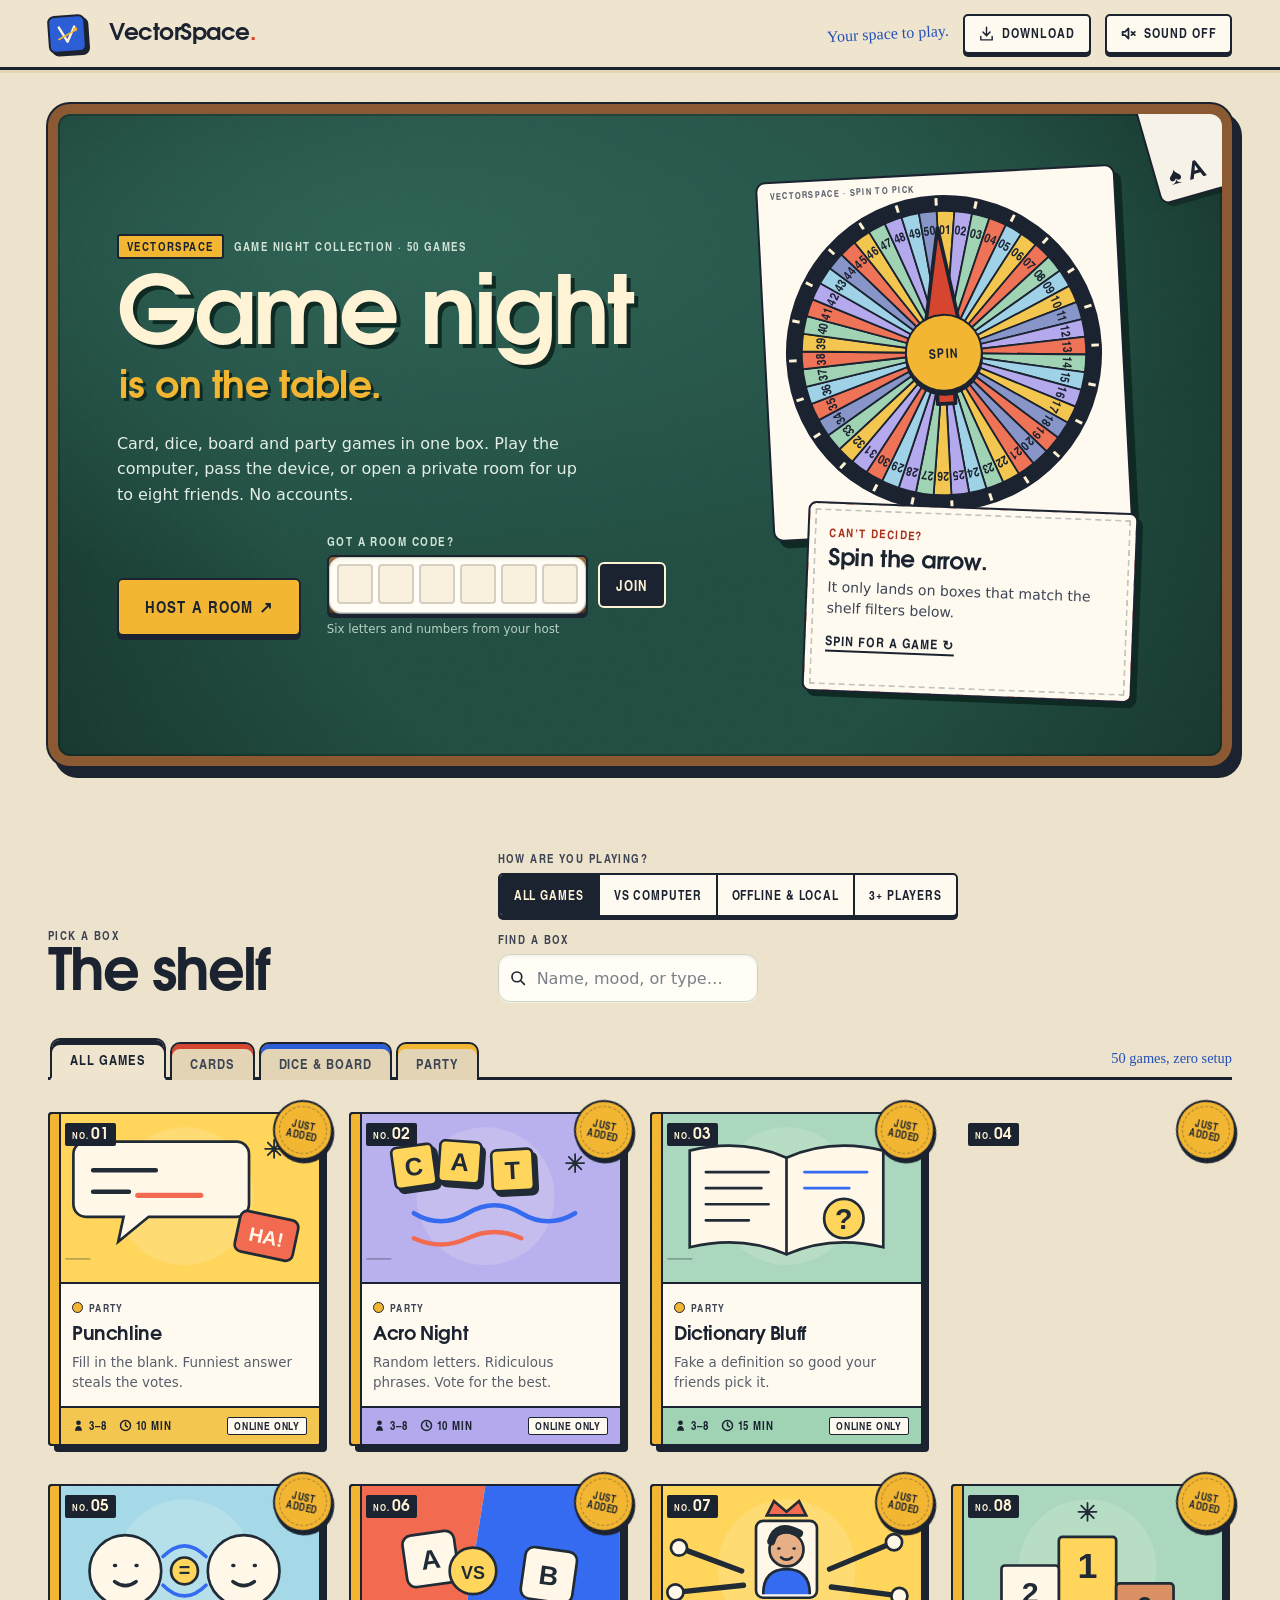
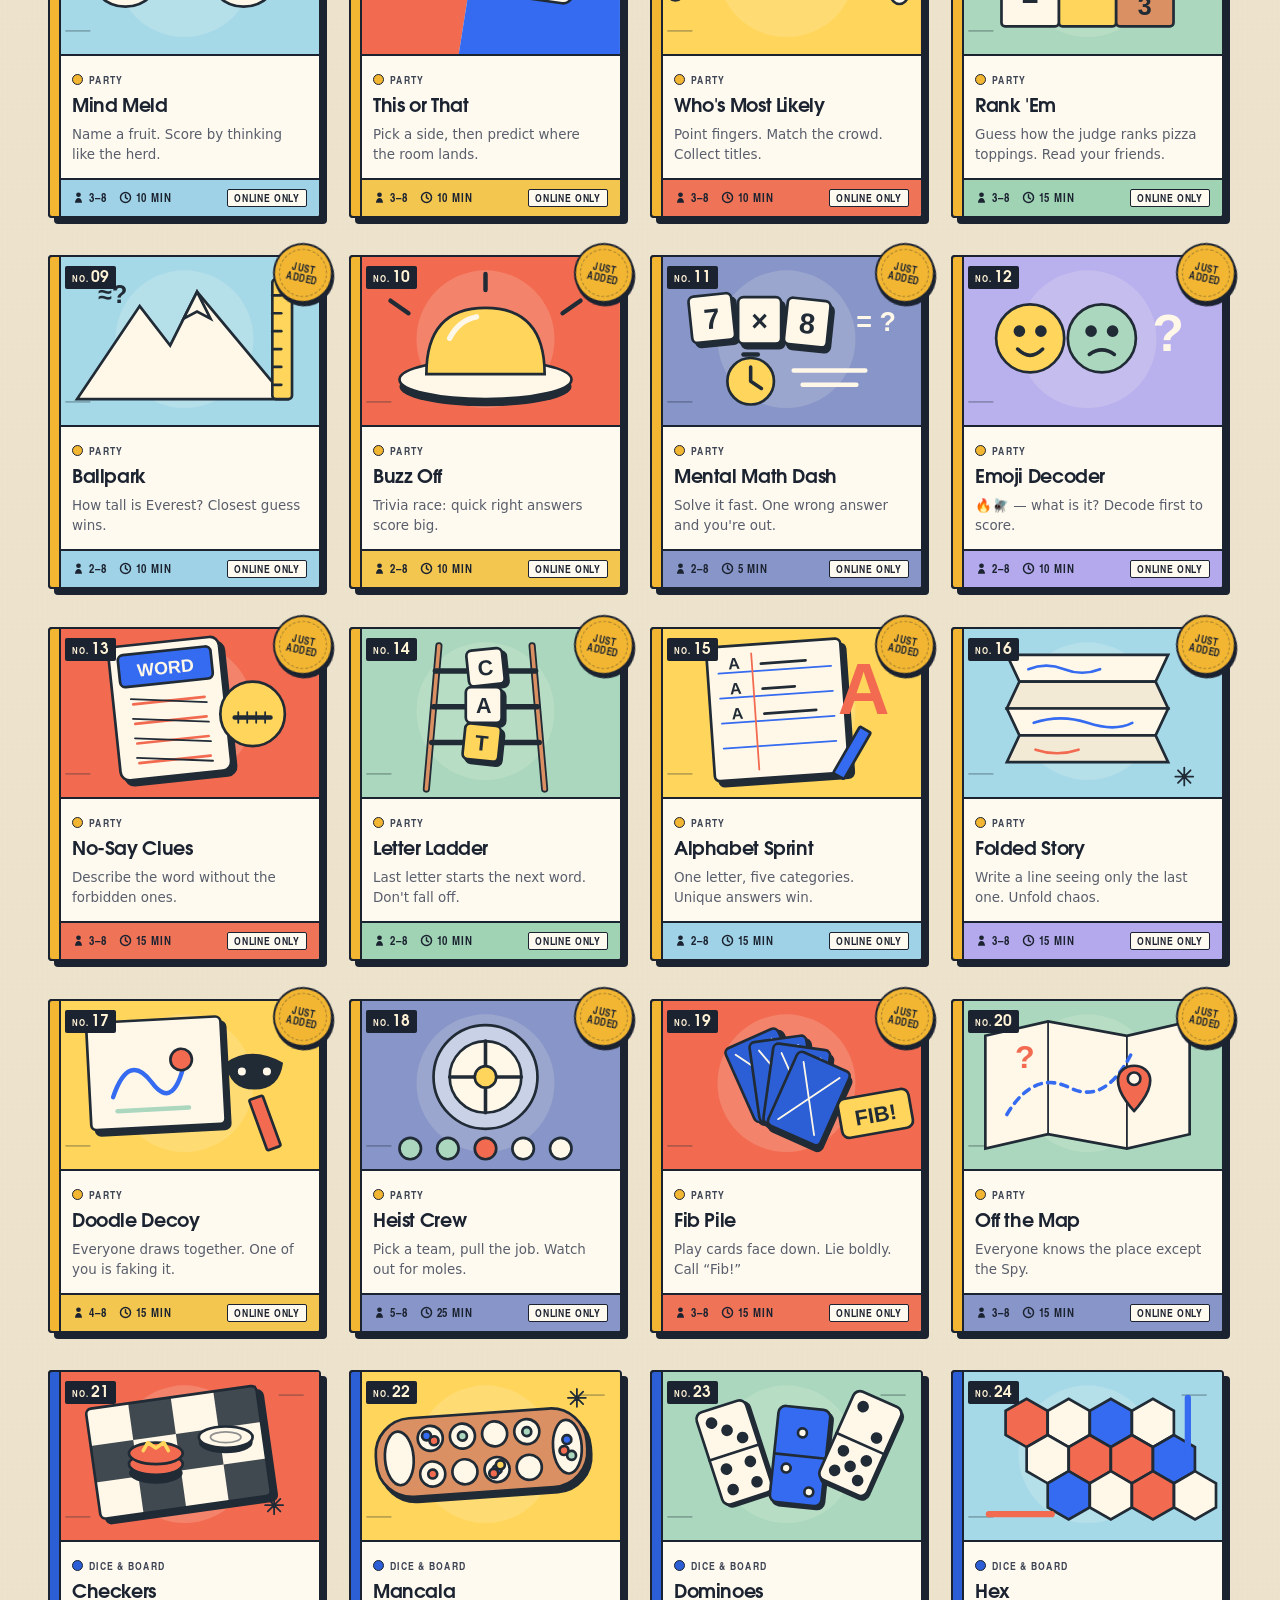
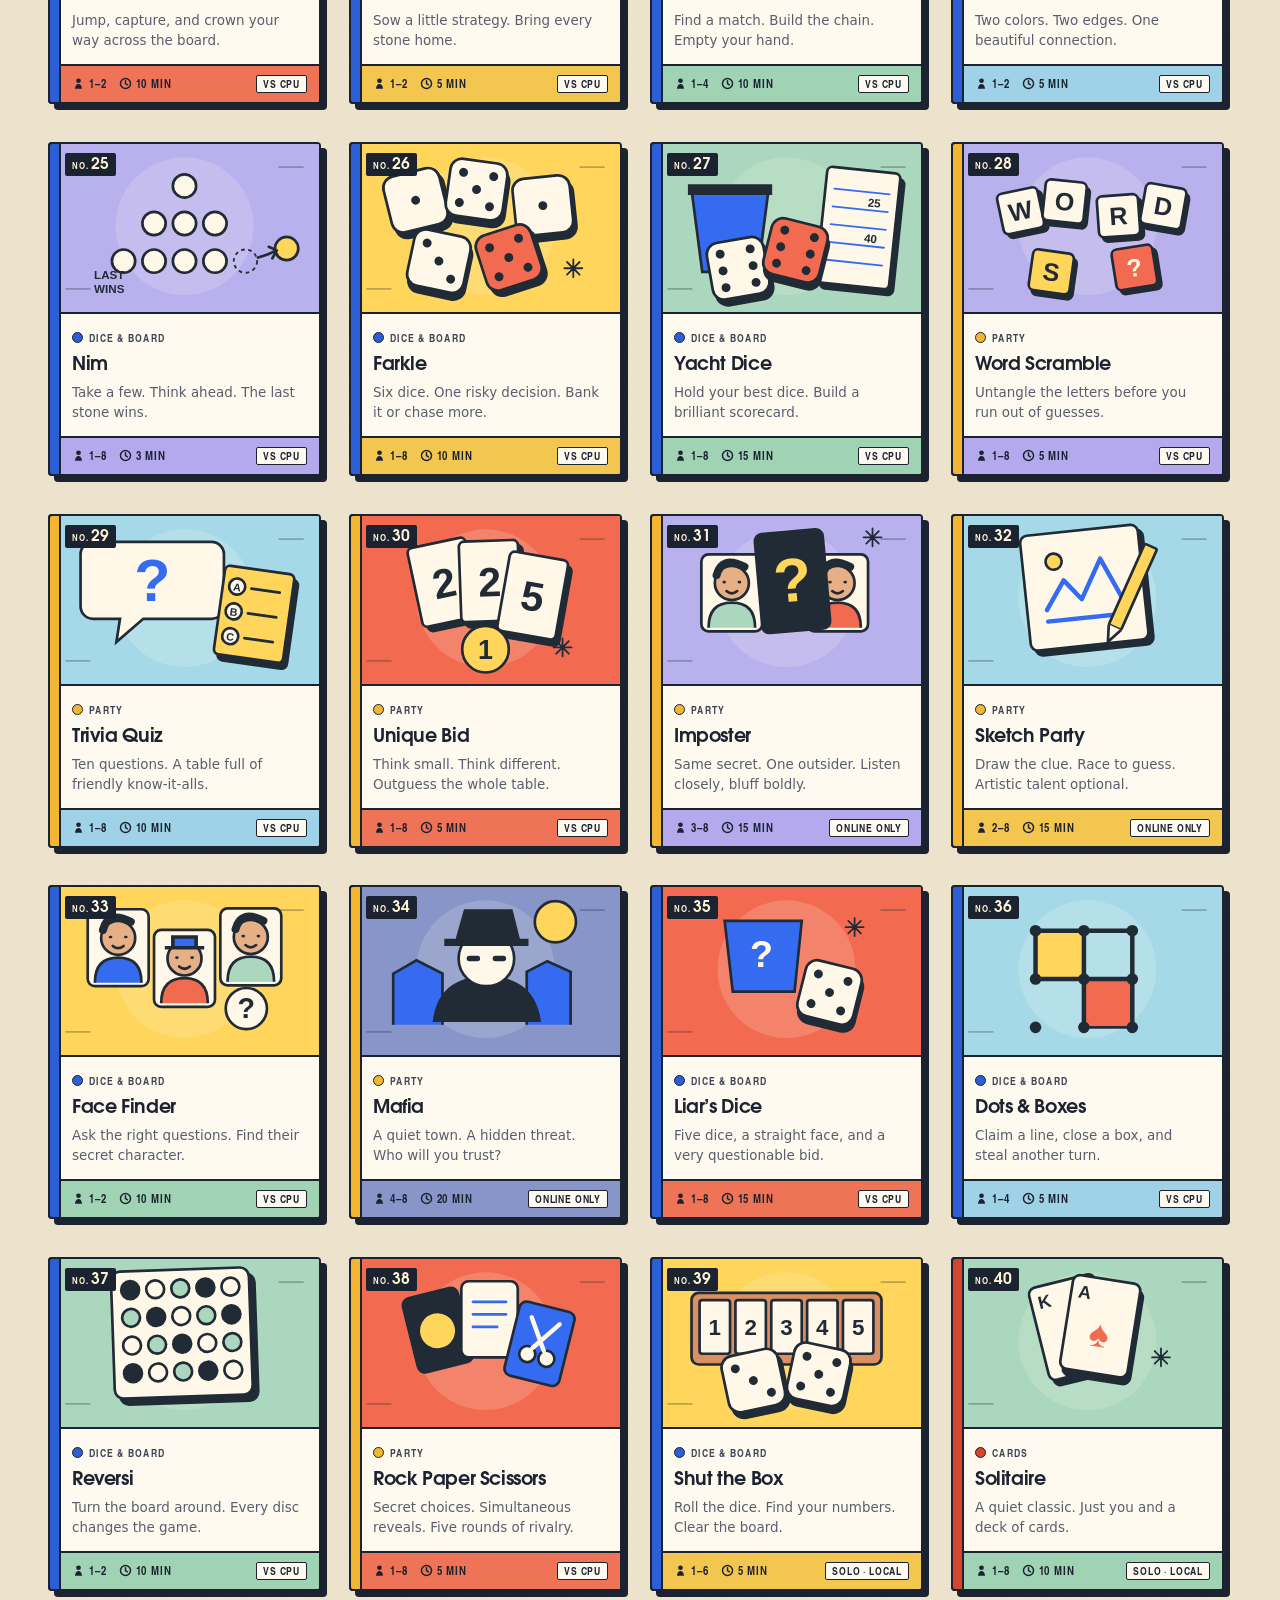
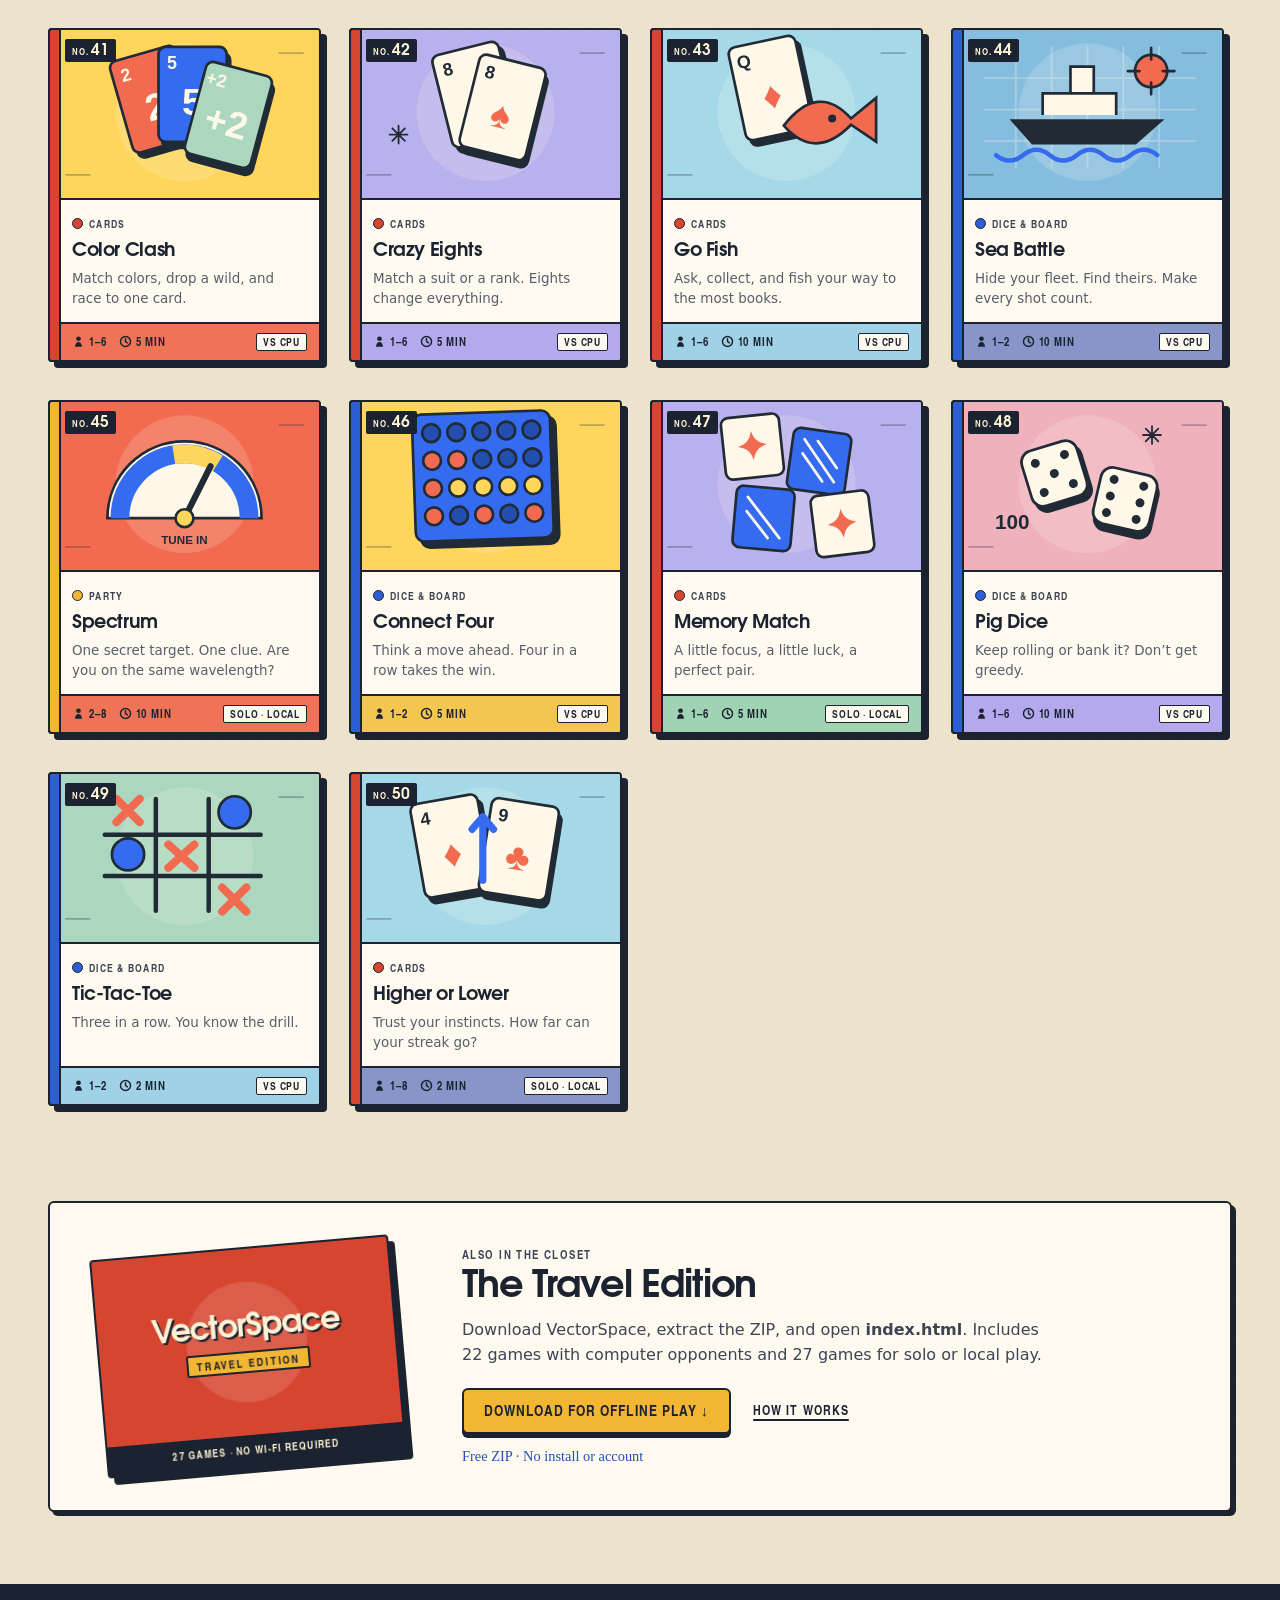
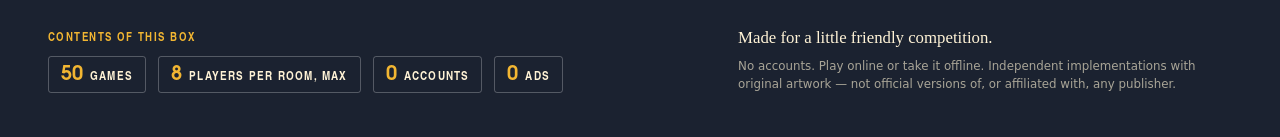
==== commit f7f658d2: "Party Night: 20 online party games + remastered tables (CPU difficulty, score pad)" ====
--- a/game-night/index.html
+++ b/game-night/index.html
@@ -6,13 +6,14 @@
     <meta name="theme-color" content="#efe5cf" />
     <meta
       name="description"
-      content="Thirty free card, dice, board and party games. Create an online room, share a code, and play with friends — or enjoy the solo classics."
+      content="Fifty free card, dice, board and party games — including twenty online party games. Create an online room, share a code, and play with friends — or enjoy the solo classics."
     />
     <title>VectorSpace — Your space to play.</title>
     <link rel="icon" href="favicon.svg" type="image/svg+xml" />
     <link rel="stylesheet" href="styles.css" />
     <link rel="stylesheet" href="strategy-pack.css" />
     <link rel="stylesheet" href="party-pack.css" />
+    <link rel="stylesheet" href="party-night.css" />
     <link rel="stylesheet" href="closet.css" />
     <script src="shared.js" defer></script>
     <script src="card-games.js" defer></script>
@@ -29,7 +30,10 @@
     <script src="cpu-games.js" defer></script>
     <script src="strategy-pack.js" defer></script>
     <script src="party-pack.js" defer></script>
+    <script src="party-night-data.js" defer></script>
+    <script src="party-night.js" defer></script>
     <script src="online-ui.js" defer></script>
+    <script src="remaster.js" defer></script>
     <script src="polish.js" defer></script>
     <script src="app.js" defer></script>
   </head>
@@ -44,7 +48,7 @@
       <div>
         <span class="control-label">Contents of this box</span>
         <ul>
-          <li><b>30</b> games</li>
+          <li><b data-game-count>50</b> games</li>
           <li><b>8</b> players per room, max</li>
           <li><b>0</b> accounts</li>
           <li><b>0</b> ads</li>
--- a/game-night/party-night.css
+++ b/game-night/party-night.css
@@ -0,0 +1,219 @@
+/* ==========================================================================
+   Party Night — twenty online party games, printed on Game Closet stock.
+   Every game sits on a score-pad mat laid over the felt table.
+   ========================================================================== */
+
+.pn-game {
+  --pn-line: #1b223026;
+  position: relative; display: grid; gap: 16px; min-width: 0;
+  margin-top: 4px; padding: clamp(14px, 3vw, 28px);
+  color: var(--ink); background: var(--stock);
+  background-image: repeating-linear-gradient(180deg, transparent 0 31px, #2c5fd614 31px 32px);
+  border: 2px solid var(--ink); border-radius: 8px; box-shadow: 5px 5px 0 #00000059;
+  font-size: 1rem; line-height: 1.45; overflow-wrap: anywhere;
+}
+.pn-game > * { min-width: 0; margin: 0; }
+.pn-game .game-status { margin: 0; color: var(--ink); background: var(--cream); border: 2px solid var(--ink); }
+.pn-game .game-status.finished { background: var(--yellow); }
+.pn-eyebrow { display: block; font: 700 .7rem/1.2 var(--label); letter-spacing: .12em; text-transform: uppercase; color: var(--red-ink); }
+.pn-h { margin: 0; font: 700 1.15rem/1.15 var(--display); letter-spacing: -.02em; }
+.pn-note { margin: 0; color: var(--ink-soft); font-size: .92rem; }
+.pn-waiting { margin: 0; font: 400 1rem/1.3 var(--pencil); color: var(--ink-soft); }
+.pn-round { justify-self: start; padding: 4px 10px; font: 700 .72rem/1.2 var(--label); letter-spacing: .12em; text-transform: uppercase; color: var(--cream); background: var(--ink); border-radius: 3px; transform: rotate(-1.5deg); }
+
+/* Score strip: pawns lined up along the edge of the board */
+.pn-scores { display: flex; flex-wrap: wrap; gap: 8px; margin: 0; padding: 0; list-style: none; }
+.pn-scores li { display: flex; align-items: center; gap: 7px; min-width: 0; padding: 5px 10px 5px 5px; background: #fff; border: 2px solid var(--ink); border-radius: 999px; box-shadow: 0 3px 0 var(--ink); }
+.pn-scores li.is-turn { background: var(--yellow); }
+.pn-scores li.is-me .pn-name { text-decoration: underline 2px; text-underline-offset: 3px; }
+.pn-scores li.is-winner { background: var(--yellow); box-shadow: 0 3px 0 var(--ink), 0 0 0 3px #f2b63266; }
+.pn-scores li.is-out { opacity: .5; }
+.pn-scores .pn-name { max-width: 9em; overflow: hidden; text-overflow: ellipsis; white-space: nowrap; font-weight: 600; font-size: .9rem; }
+.pn-scores .pn-name small { font: 700 .62rem/1 var(--label); letter-spacing: .08em; text-transform: uppercase; color: var(--ink-soft); }
+.pn-scores b { font: 700 1rem/1 var(--display); }
+.pn-mark { font: 700 .7rem/1 var(--label); letter-spacing: .06em; color: var(--green); }
+.pn-pawn { flex: 0 0 auto; display: grid; place-items: center; width: 26px; height: 26px; font: 700 .78rem/1 var(--display); color: #fff; background: var(--pawn, var(--ink)); border: 2px solid var(--ink); border-radius: 50%; }
+.pawn-0 { --pawn: #d6452f; } .pawn-1 { --pawn: #2c5fd6; } .pawn-2 { --pawn: #2f8a58; } .pawn-3 { --pawn: #c48a00; }
+.pawn-4 { --pawn: #8a4fbf; } .pawn-5 { --pawn: #d4558a; } .pawn-6 { --pawn: #8a5a35; } .pawn-7 { --pawn: #26334a; }
+.pawn-ink-0 { --ink-c: #d6452f; } .pawn-ink-1 { --ink-c: #2c5fd6; } .pawn-ink-2 { --ink-c: #2f8a58; } .pawn-ink-3 { --ink-c: #a77600; }
+.pawn-ink-4 { --ink-c: #8a4fbf; } .pawn-ink-5 { --ink-c: #c4457a; } .pawn-ink-6 { --ink-c: #8a5a35; } .pawn-ink-7 { --ink-c: #26334a; }
+
+/* The prompt: a big printed card dealt onto the mat */
+.pn-prompt { position: relative; padding: 18px 20px 20px; background: #fff; border: 2px solid var(--ink); border-radius: 10px; box-shadow: 4px 4px 0 var(--ink); transform: rotate(-.4deg); }
+.pn-prompt::after { content: ""; position: absolute; inset: 6px; border: 1.5px dashed #1b223030; border-radius: 6px; pointer-events: none; }
+.pn-prompt.is-secret { background: var(--ink); color: var(--cream); }
+.pn-prompt.is-secret .pn-eyebrow { color: var(--yellow); }
+.pn-big { margin-top: 6px; font: 700 clamp(1.25rem, 3.4vw, 1.9rem)/1.18 var(--display); letter-spacing: -.02em; }
+.pn-prompt p { margin: 10px 0 0; color: inherit; opacity: .85; }
+.pn-blank { display: inline-block; min-width: 3.5em; border-bottom: 3px solid var(--red); color: transparent; }
+.pn-word { font-size: 1.15em; font-style: italic; }
+.pn-tiles { display: inline-flex; flex-wrap: wrap; gap: 6px; vertical-align: middle; }
+.pn-tiles b { display: grid; place-items: center; min-width: 1.6em; height: 1.75em; padding: 0 .2em; font: 700 1em/1 var(--display); color: var(--ink); background: var(--cream); border: 2px solid var(--ink); border-radius: 5px; box-shadow: 0 3px 0 var(--ink); }
+.pn-math { font-variant-numeric: tabular-nums; }
+.pn-math b { color: var(--green); }
+.pn-emoji { font-size: clamp(2.2rem, 7vw, 3.4rem); letter-spacing: .08em; line-height: 1.2; }
+
+/* Forms: pencil-on-pad inputs */
+.pn-form { display: flex; flex-wrap: wrap; align-items: flex-end; gap: 10px 12px; }
+.pn-form.pn-stack, .pn-form.pn-grid2 { display: grid; grid-template-columns: repeat(auto-fit, minmax(min(100%, 220px), 1fr)); align-items: end; }
+.pn-form > .button { flex: 0 0 auto; }
+.pn-field { display: grid; gap: 5px; flex: 1 1 240px; min-width: 0; }
+.pn-field > span { font: 700 .72rem/1.2 var(--label); letter-spacing: .1em; text-transform: uppercase; color: var(--ink-soft); }
+.pn-field input, .pn-field select {
+  box-sizing: border-box; width: 100%; min-height: 46px; padding: 8px 12px;
+  font: 500 1.05rem/1.2 var(--body); color: var(--ink); background: #fff;
+  border: 2px solid var(--ink); border-radius: 6px; box-shadow: inset 0 3px 0 #1b223014;
+}
+.pn-field input:focus, .pn-field select:focus { outline: 3px solid var(--yellow); outline-offset: 1px; }
+.pn-force { justify-self: start; font-size: .85rem; }
+.pn-force summary { cursor: pointer; font: 700 .72rem/1.2 var(--label); letter-spacing: .1em; text-transform: uppercase; color: var(--ink-soft); }
+.pn-force[open] { display: grid; gap: 8px; padding: 10px 12px; background: var(--cream); border: 2px dashed #1b223066; border-radius: 6px; }
+.pn-force[open] .button { justify-self: start; }
+
+/* Answer cards: a hand of options to vote on */
+.pn-options { display: grid; grid-template-columns: repeat(auto-fill, minmax(min(100%, 220px), 1fr)); gap: 10px; }
+.pn-option {
+  position: relative; display: flex; flex-wrap: wrap; align-items: center; gap: 4px 10px; min-height: 58px; padding: 10px 12px;
+  text-align: left; font: 600 1rem/1.3 var(--body); color: var(--ink); background: #fff;
+  border: 2px solid var(--ink); border-radius: 8px; box-shadow: 0 4px 0 var(--ink);
+}
+button.pn-option { cursor: pointer; transition: transform .12s var(--press), box-shadow .12s var(--press), background .12s; }
+button.pn-option:hover:not(:disabled) { transform: translateY(-2px); box-shadow: 0 6px 0 var(--ink); background: var(--cream); }
+button.pn-option:active:not(:disabled) { transform: translateY(3px); box-shadow: 0 1px 0 var(--ink); }
+button.pn-option:disabled { cursor: default; opacity: .6; }
+.pn-option.is-picked { background: var(--yellow); }
+.pn-option.is-real { background: #dff1e6; border-color: var(--green); box-shadow: 0 4px 0 var(--green); }
+.pn-option small { flex-basis: 100%; font: 700 .7rem/1.2 var(--label); letter-spacing: .08em; text-transform: uppercase; color: var(--ink-soft); }
+.pn-letter { flex: 0 0 auto; display: grid; place-items: center; width: 28px; height: 28px; font: 700 .85rem/1 var(--display); color: var(--cream); background: var(--ink); border-radius: 6px; }
+.pn-options.is-reveal .pn-letter { background: var(--red); }
+.pn-people .pn-option { min-height: 50px; }
+
+/* This or That */
+.pn-versus { display: grid; grid-template-columns: 1fr auto 1fr; align-items: stretch; gap: 10px; }
+.pn-side { display: grid; align-content: center; gap: 4px; padding: 16px; text-align: center; background: #fff; border: 2px solid var(--ink); border-radius: 10px; box-shadow: 4px 4px 0 var(--ink); }
+.pn-side.side-a { background: #fde4dd; transform: rotate(-1deg); }
+.pn-side.side-b { background: #dde7fb; transform: rotate(1deg); }
+.pn-side span { font: 700 .7rem/1 var(--label); letter-spacing: .12em; text-transform: uppercase; color: var(--ink-soft); }
+.pn-side strong { font: 700 clamp(1.05rem, 3vw, 1.45rem)/1.15 var(--display); }
+.pn-side b { font: 700 1.6rem/1 var(--display); }
+.pn-or { align-self: center; display: grid; place-items: center; width: 40px; height: 40px; font: 700 .8rem/1 var(--label); text-transform: uppercase; color: var(--cream); background: var(--red); border: 2px solid var(--ink); border-radius: 50%; }
+
+/* Lists, groups and reveals */
+.pn-list, .pn-feed ul, .pn-chat ol, .pn-places ul { margin: 0; padding-left: 20px; }
+.pn-list li, .pn-feed li, .pn-chat li { margin: 4px 0; }
+.pn-groups { display: grid; grid-template-columns: repeat(auto-fill, minmax(min(100%, 200px), 1fr)); gap: 10px; }
+.pn-group { display: grid; gap: 4px; padding: 10px 12px; background: #fff; border: 2px solid var(--ink); border-radius: 8px; }
+.pn-group.is-top { background: var(--yellow); box-shadow: 0 4px 0 var(--ink); }
+.pn-group span { font-size: .88rem; color: var(--ink-soft); }
+.pn-group.is-top span { color: var(--ink); }
+.pn-feed, .pn-chat { padding: 12px 14px; background: #fff; border: 2px solid var(--ink); border-radius: 8px; }
+.pn-feed .pn-h, .pn-chat .pn-h { margin-bottom: 6px; font-size: 1rem; }
+.pn-taboo { justify-self: center; display: grid; gap: 6px; width: min(100%, 300px); padding: 16px; text-align: center; background: #fff; border: 3px solid var(--ink); border-radius: 12px; box-shadow: 5px 5px 0 var(--ink); }
+.pn-taboo > strong { padding: 8px; font: 700 1.6rem/1.1 var(--display); color: var(--cream); background: var(--blue); border-radius: 6px; }
+.pn-taboo ul { margin: 0; padding: 0; list-style: none; display: grid; gap: 4px; }
+.pn-taboo li { padding: 4px; font-weight: 700; color: var(--red-ink); border-bottom: 1.5px dashed #d6452f55; text-decoration: line-through 2px; }
+
+/* Letter Ladder: a chain of words in each player's ink */
+.pn-ladder { display: flex; flex-wrap: wrap; gap: 6px; }
+.pn-ladder span { padding: 5px 10px; font-weight: 700; color: var(--ink-c, var(--ink)); background: #fff; border: 2px solid currentColor; border-radius: 5px; }
+.pn-ladder span:last-child { color: #fff; background: var(--ink-c, var(--ink)); border-color: var(--ink); box-shadow: 0 3px 0 var(--ink); }
+
+/* Alphabet Sprint answer sheet */
+.pn-sheet-wrap { overflow-x: auto; border: 2px solid var(--ink); border-radius: 8px; background: #fff; }
+.pn-sheet { width: 100%; border-collapse: collapse; font-size: .92rem; }
+.pn-sheet th, .pn-sheet td { padding: 6px 8px; text-align: left; border-bottom: 1.5px solid var(--pn-line); vertical-align: middle; }
+.pn-sheet thead th { font: 700 .7rem/1.2 var(--label); letter-spacing: .1em; text-transform: uppercase; background: var(--cream); }
+.pn-sheet tbody th { font-weight: 700; white-space: nowrap; }
+.pn-cell { width: 100%; min-height: 36px; padding: 4px 8px; text-align: left; font: 600 .9rem/1.2 var(--body); color: var(--ink); background: transparent; border: 1.5px dashed #1b223040; border-radius: 5px; cursor: pointer; }
+.pn-cell:hover:not(:disabled) { background: var(--cream); }
+.pn-cell.is-vetoed { color: var(--red-ink); text-decoration: line-through 2px; background: #fde4dd; border-color: var(--red); }
+.pn-cell:disabled { cursor: default; border-color: transparent; }
+.pn-sheet .is-empty { color: #1b223060; }
+
+/* Folded Story */
+.pn-stories { display: grid; grid-template-columns: repeat(auto-fill, minmax(min(100%, 260px), 1fr)); gap: 12px; }
+.pn-story { display: grid; align-content: start; gap: 8px; padding: 14px 16px; background: #fff; border: 2px solid var(--ink); border-radius: 4px; box-shadow: 4px 4px 0 #1b223040; background-image: repeating-linear-gradient(180deg, transparent 0 25px, #2c5fd61f 25px 26px); }
+.pn-story:nth-child(even) { transform: rotate(.6deg); }
+.pn-story:nth-child(odd) { transform: rotate(-.6deg); }
+.pn-story.is-picked { outline: 4px solid var(--yellow); }
+.pn-story p { margin: 0; font: 400 1.02rem/1.55 var(--pencil); }
+
+/* Doodle Decoy shared canvas */
+.pn-canvas { display: block; width: 100%; max-width: 800px; height: auto; aspect-ratio: 5 / 3; margin: 0 auto; background: #fff; border: 2px solid var(--ink); border-radius: 6px; box-shadow: 4px 4px 0 var(--ink); touch-action: none; }
+
+/* Heist Crew mission track */
+.pn-heist-track { display: flex; flex-wrap: wrap; justify-content: center; gap: 10px; }
+.pn-heist-track > span { display: grid; place-items: center; width: 54px; height: 54px; font: 700 1.05rem/1 var(--display); background: #fff; border: 2px solid var(--ink); border-radius: 50%; box-shadow: 0 4px 0 var(--ink); }
+.pn-heist-track > span.is-win { color: #fff; background: var(--green); }
+.pn-heist-track > span.is-fail { color: #fff; background: var(--red); }
+.pn-heist-track > span.is-now { background: var(--yellow); }
+
+/* Fib Pile cards */
+.pn-fib { display: grid; grid-template-columns: auto 1fr; gap: 16px; align-items: center; }
+.pn-pile { display: grid; justify-items: center; gap: 6px; text-align: center; }
+.pn-pile b { font: 700 1.4rem/1 var(--display); }
+.pn-stack-cards { position: relative; width: 58px; height: 80px; }
+.pn-stack-cards::before, .pn-stack-cards::after { content: ""; position: absolute; inset: 0; border: 2px solid var(--ink); border-radius: 6px; background: repeating-linear-gradient(45deg, var(--red) 0 6px, #b8331f 6px 12px); box-shadow: 0 3px 0 var(--ink); }
+.pn-stack-cards::before { transform: rotate(-6deg) translate(-4px, 2px); }
+.pn-hand > div, .pn-reveal-cards { display: flex; flex-wrap: wrap; gap: 6px; }
+.pn-hand { display: grid; gap: 8px; }
+.pn-mini-card { display: inline-grid; place-items: center; align-content: center; width: 44px; height: 62px; padding: 0; font: 700 1rem/1 var(--display); color: var(--ink); background: #fff; border: 2px solid var(--ink); border-radius: 6px; box-shadow: 0 3px 0 var(--ink); }
+.pn-mini-card small { font-size: .9rem; }
+.pn-mini-card.red { color: var(--red); }
+button.pn-mini-card { cursor: pointer; transition: transform .12s var(--press); }
+button.pn-mini-card:hover:not(:disabled) { transform: translateY(-3px); }
+button.pn-mini-card:disabled { cursor: default; }
+.pn-mini-card.is-picked { transform: translateY(-8px); background: var(--yellow); }
+.pn-reveal-cards { align-items: center; padding: 10px 12px; border: 2px solid var(--ink); border-radius: 8px; }
+.pn-reveal-cards.is-lie { background: #fde4dd; }
+.pn-reveal-cards.is-true { background: #dff1e6; }
+.pn-reveal-cards .pn-eyebrow { width: 100%; font-size: .9rem; }
+
+/* Off the Map */
+.pn-places summary { cursor: pointer; font: 700 .76rem/1.2 var(--label); letter-spacing: .1em; text-transform: uppercase; }
+.pn-places ul { columns: 2 150px; margin-top: 8px; font-size: .9rem; }
+.pn-places li.is-real { font-weight: 700; color: var(--green); }
+
+/* Final standings: a podium card */
+.pn-final { padding: 16px 18px; background: var(--cream); border: 2px solid var(--ink); border-radius: 10px; box-shadow: 5px 5px 0 var(--ink); }
+.pn-final ol { display: grid; gap: 6px; margin: 10px 0 0; padding: 0; list-style: none; }
+.pn-final li { display: grid; grid-template-columns: 28px 26px 1fr auto; align-items: center; gap: 10px; padding: 6px 10px; background: #fff; border: 2px solid var(--ink); border-radius: 6px; }
+.pn-final li.is-winner { background: var(--yellow); }
+.pn-final li strong { overflow: hidden; text-overflow: ellipsis; white-space: nowrap; }
+.pn-final li b { font: 700 1.1rem/1 var(--display); }
+.pn-place { font: 700 1.05rem/1 var(--display); text-align: center; }
+
+@media (max-width: 520px) {
+  .pn-versus { grid-template-columns: 1fr; }
+  .pn-or { justify-self: center; }
+  .pn-side.side-a, .pn-side.side-b { transform: none; }
+  .pn-fib { grid-template-columns: 1fr; justify-items: start; }
+  .pn-form > .button { flex: 1 1 100%; }
+  .pn-mini-card { width: 40px; height: 56px; }
+}
+@media (prefers-reduced-motion: reduce) {
+  .pn-prompt, .pn-story, .pn-side.side-a, .pn-side.side-b, .pn-round { transform: none !important; }
+  button.pn-option, button.pn-mini-card { transition: none; }
+}
+.pn-heist-track > span { position: relative; align-content: center; }
+.pn-heist-track > span small { display: block; font: 700 .58rem/1 var(--label); letter-spacing: .04em; }
+.pn-heist-track em { flex-basis: 100%; text-align: center; font: 700 .72rem/1.2 var(--label); font-style: normal; letter-spacing: .1em; text-transform: uppercase; color: var(--ink-soft); }
+
+/* Secret role: a sealed envelope you peek into */
+.pn-game .pn-secret { margin: 0; padding: 0; background: var(--ink); color: var(--cream); border: 2px solid var(--ink); border-radius: 8px; box-shadow: 4px 4px 0 #1b223059; }
+.pn-game .pn-secret summary { padding: 12px 16px; cursor: pointer; font: 700 .78rem/1.2 var(--label); letter-spacing: .12em; text-transform: uppercase; color: var(--yellow); background: repeating-linear-gradient(135deg, transparent 0 10px, #ffffff0d 10px 20px); }
+.pn-game .pn-secret[open] summary { border-bottom: 2px dashed #fff3d633; }
+.pn-game .pn-secret .privacy-card { margin: 12px; padding: 14px 16px; color: var(--ink); background: var(--cream); border: 2px solid var(--ink); border-radius: 6px; box-shadow: none; }
+.pn-game .pn-secret .privacy-card h3 { margin: 0 0 6px; font: 700 1.4rem/1.15 var(--display); color: var(--ink); }
+.pn-game .pn-secret .privacy-card p { margin: 4px 0 0; color: var(--ink-soft); }
+@media (min-width: 700px) { .pn-chat ol { columns: 2; column-gap: 32px; } }
+/* Buttons printed on the score pad (the felt's light-on-dark variants don't apply here) */
+.pn-game .button.secondary { color: var(--ink); background: #fff; border: 2px solid var(--ink); box-shadow: 0 4px 0 var(--ink); opacity: 1; }
+.pn-game .button.secondary:hover:not(:disabled) { background: var(--cream); }
+.pn-game .button:disabled { opacity: .45; }
+.pn-game button.pn-mini-card:disabled { opacity: 1; }
+.pn-scores b small { font: 700 .62rem/1 var(--label); letter-spacing: .06em; text-transform: uppercase; color: var(--ink-soft); }
+/* The answer sheet scrolls sideways inside its frame on narrow screens instead of crushing columns */
+.pn-sheet th, .pn-sheet td { min-width: 92px; word-break: normal; overflow-wrap: normal; }
+.pn-sheet tbody th { min-width: 108px; white-space: normal; }
+.pn-sheet-wrap { -webkit-overflow-scrolling: touch; }
--- a/game-night/closet.css
+++ b/game-night/closet.css
@@ -670,3 +670,59 @@
 /* Connect Four: the blue plastic frame from the box lid */
 .connect-board { background: linear-gradient(160deg, #3d70e6, var(--blue) 55%, #2350b8); border: 2px solid var(--ink); box-shadow: inset 0 2px 0 #ffffff40, 0 6px 0 var(--ink); }
 .connect-cell { background: var(--felt-color, #1e4a3f); box-shadow: inset 0 4px 4px #00000059, 0 1px 0 #ffffff40; }
+
+/* ── Remaster: table tools on every game page ───────────────────────────── */
+.cpu-dial { display: inline-flex; align-items: stretch; flex-wrap: nowrap; min-height: 44px; background: var(--stock); border: 2px solid var(--ink); border-radius: 999px; box-shadow: 0 4px 0 var(--ink); overflow: hidden; }
+.cpu-dial-label { display: grid; place-items: center; padding: 0 12px 0 16px; font: 700 .7rem/1 var(--label); letter-spacing: .12em; text-transform: uppercase; color: var(--ink-soft); border-right: 2px dashed #1b223040; }
+.cpu-dial button { min-width: 64px; padding: 0 12px; font: 700 .78rem/1 var(--label); letter-spacing: .08em; text-transform: uppercase; color: var(--ink); background: transparent; border: 0; cursor: pointer; transition: background .15s; }
+.cpu-dial button + button { border-left: 2px solid #1b223020; }
+.cpu-dial button:hover { background: var(--cream); }
+.cpu-dial button[aria-checked="true"] { color: var(--cream); background: var(--ink); }
+.cpu-dial button[data-level="easy"][aria-checked="true"] { background: var(--green); }
+.cpu-dial button[data-level="hard"][aria-checked="true"] { background: var(--red); }
+.cpu-dial button:focus-visible { outline: 3px solid var(--yellow); outline-offset: -3px; }
+
+.score-pad { position: relative; display: grid; gap: 8px; margin: -6px 0 22px; padding: 14px 14px 12px; background: #fff; border: 2px solid var(--ink); border-radius: 4px; box-shadow: 3px 3px 0 var(--ink); transform: rotate(-.8deg); background-image: linear-gradient(180deg, var(--yellow) 0 8px, transparent 8px); }
+.score-pad-title { font: 700 .7rem/1 var(--label); letter-spacing: .14em; text-transform: uppercase; color: var(--red-ink); padding-top: 4px; }
+.score-pad ul { display: grid; grid-template-columns: repeat(3, 1fr); gap: 6px; margin: 0; padding: 0; list-style: none; }
+.score-pad li { display: grid; justify-items: center; gap: 3px; padding: 6px 4px; border: 1.5px dashed #1b223040; border-radius: 4px; }
+.score-pad li b { font: 700 1.5rem/1 var(--display); color: var(--ink); }
+.score-pad li span { font: 700 .6rem/1 var(--label); letter-spacing: .1em; text-transform: uppercase; color: var(--ink-soft); text-align: center; }
+.score-pad li.is-new { border-style: solid; border-color: var(--ink); background: var(--yellow); animation: pad-tally .7s var(--lift); }
+@keyframes pad-tally { 0% { transform: scale(.6) rotate(-6deg); } 100% { transform: none; } }
+.score-pad p { margin: 0; font: 400 .9rem/1.3 var(--pencil); color: var(--ink-soft); }
+.score-pad-reset { position: absolute; top: 12px; right: 10px; font-size: .72rem; }
+.game-page.is-finished #restart { background: var(--yellow); animation: rematch-nudge 1.4s ease-in-out 2; }
+@keyframes rematch-nudge { 0%, 100% { transform: none; } 20% { transform: translateY(-4px) rotate(-2deg); } 40% { transform: translateY(0) rotate(1.5deg); } }
+@media (prefers-reduced-motion: reduce) { .score-pad li.is-new, .game-page.is-finished #restart { animation: none; } }
+@media (max-width: 520px) { .cpu-dial { width: 100%; } .cpu-dial button { flex: 1; min-width: 0; } }
+
+/* ── Remaster: every game's table furniture, printed on Game Closet stock ── */
+.game-surface .stat { background: var(--stock); border: 2px solid var(--ink); border-radius: 6px; box-shadow: 3px 3px 0 #00000066; }
+.game-surface .stat span { color: var(--red-ink); }
+.game-surface .stat strong { color: var(--ink); font-family: var(--display); }
+.game-surface .game-status { color: var(--cream); background: #0000002e; border: 2px dashed #fff3d659; border-radius: 6px; font-weight: 600; }
+.game-surface .game-status.finished { color: var(--ink); background: var(--yellow); border: 2px solid var(--ink); box-shadow: 4px 4px 0 #00000059; }
+.game-surface .button.secondary { color: var(--ink); background: var(--stock); border: 2px solid var(--ink); box-shadow: 0 4px 0 var(--ink); }
+.game-surface .button.secondary:hover:not(:disabled) { background: #fff; }
+.game-surface .button:disabled { opacity: .55; filter: saturate(.4); }
+.game-surface .room-badge { color: var(--ink); background: var(--yellow); border: 2px solid var(--ink); border-radius: 3px; box-shadow: 2px 2px 0 #00000059; }
+
+/* Tic-tac-toe: chunky printed X and O on cream tiles */
+.game-surface .ttt-cell { font: 700 3.2rem/1 var(--display); color: var(--red); background: var(--stock); border: 2px solid var(--ink); border-radius: 8px; box-shadow: 0 5px 0 var(--ink); text-shadow: none; }
+.game-surface .ttt-cell.o { color: var(--blue); }
+.game-surface .ttt-cell:hover:not(:disabled) { background: #fff; transform: translateY(-2px); }
+.game-surface .ttt-cell:disabled { opacity: 1; }
+
+/* Memory: patterned card backs, card-stock faces */
+.game-surface .memory-card { color: transparent; background-color: var(--red); background-image: repeating-linear-gradient(45deg, transparent 0 7px, #ffffff2e 7px 9px), repeating-linear-gradient(-45deg, transparent 0 7px, #ffffff2e 7px 9px); border: 3px solid var(--stock); border-radius: 8px; box-shadow: 0 0 0 2px var(--ink), 0 5px 0 2px var(--ink); }
+.game-surface .memory-card.open { color: var(--ink); background: var(--stock); border-color: var(--stock); box-shadow: 0 0 0 2px var(--ink), 0 5px 0 2px var(--ink); }
+.game-surface .memory-card.matched { color: var(--ink); background: #bfe0c9; border-color: #bfe0c9; box-shadow: 0 0 0 2px var(--ink), 0 2px 0 2px var(--ink); transform: translateY(3px); }
+
+/* Sea Battle: blueprint ocean, cream hulls, red hits, gold for sunk ships */
+.game-surface .sea-cell { background: #2a5d8a; border: 1px solid #ffffff2e; border-radius: 3px; box-shadow: none; color: var(--cream); }
+.game-surface .sea-cell.ship { background: var(--stock); border-color: var(--ink); }
+.game-surface .sea-cell.hit { color: #fff; background: var(--red); border-color: var(--ink); }
+.game-surface .sea-cell.miss { color: #ffffffcc; background: #1e4569; }
+.game-surface .sea-cell.sunk { color: var(--ink); background: var(--yellow); border-color: var(--ink); }
+.game-surface .sea-cell:hover:not(:disabled) { background: #8fc0e8; }
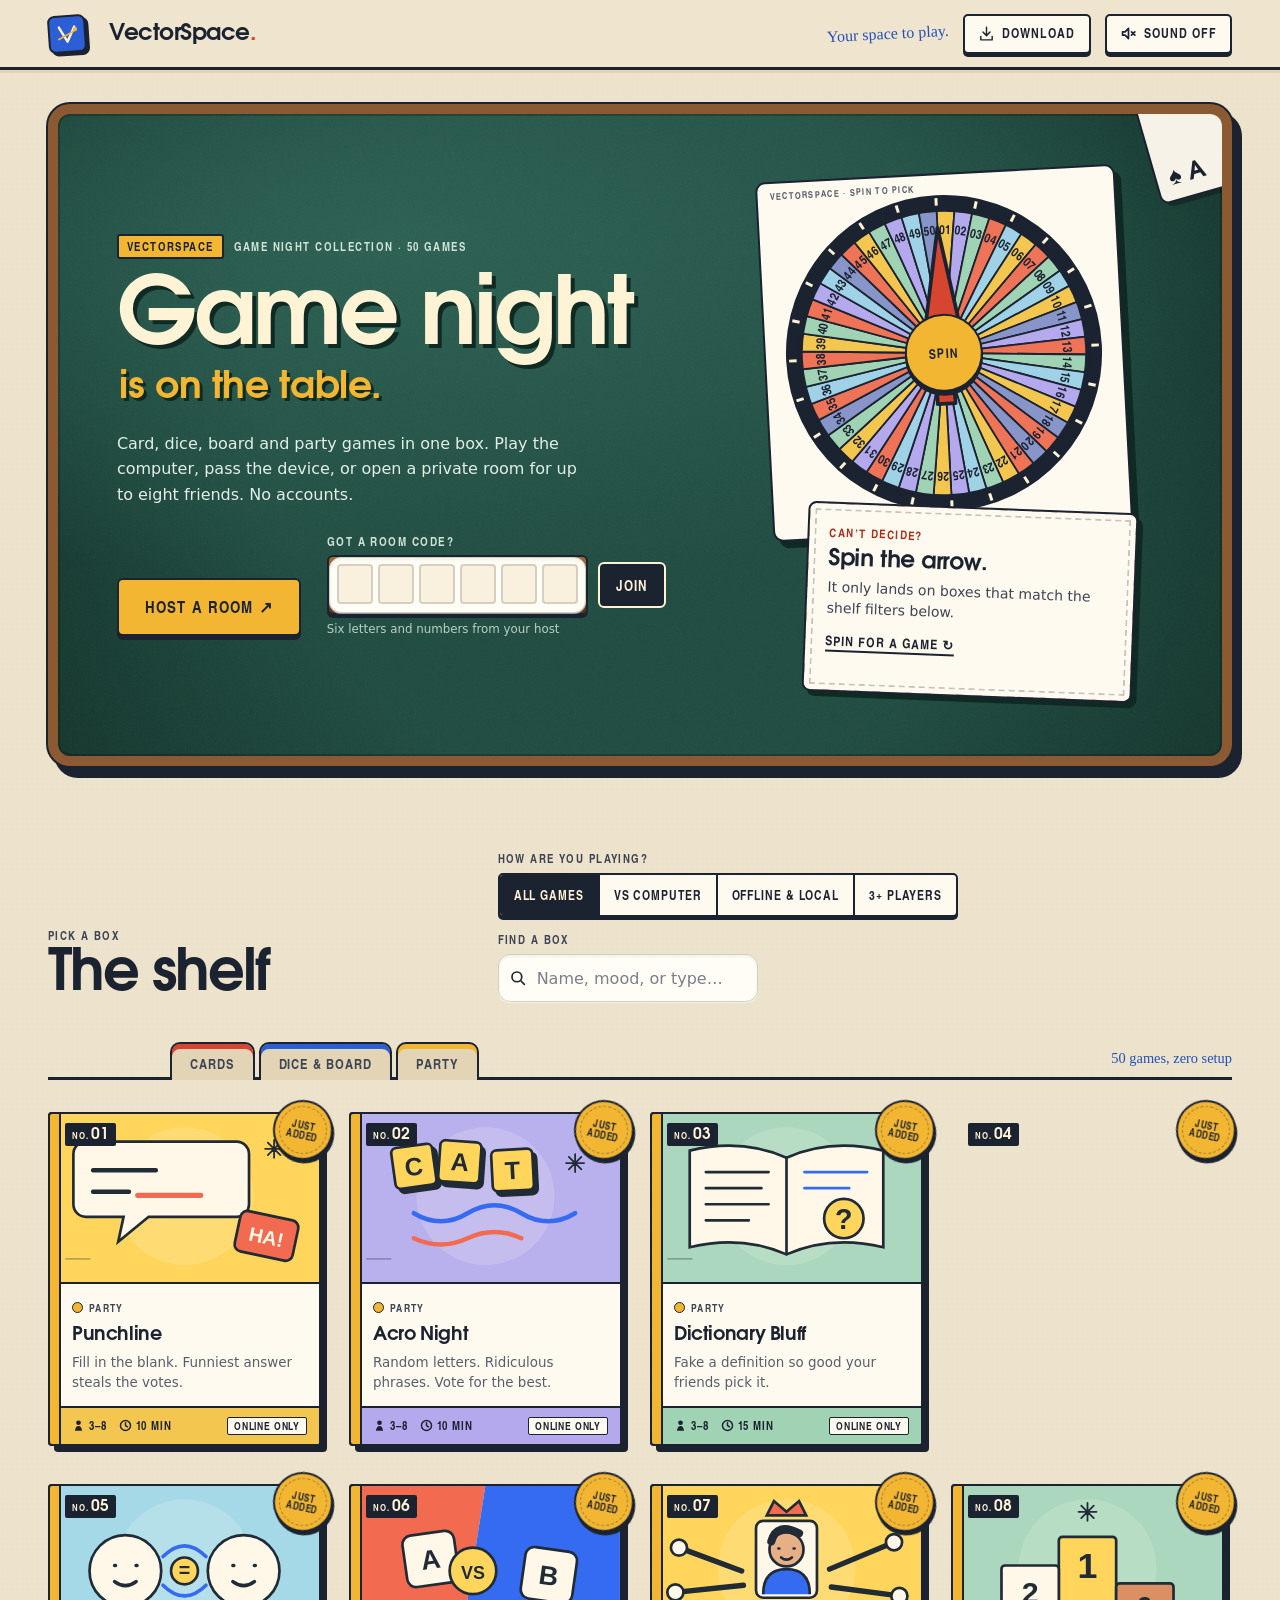
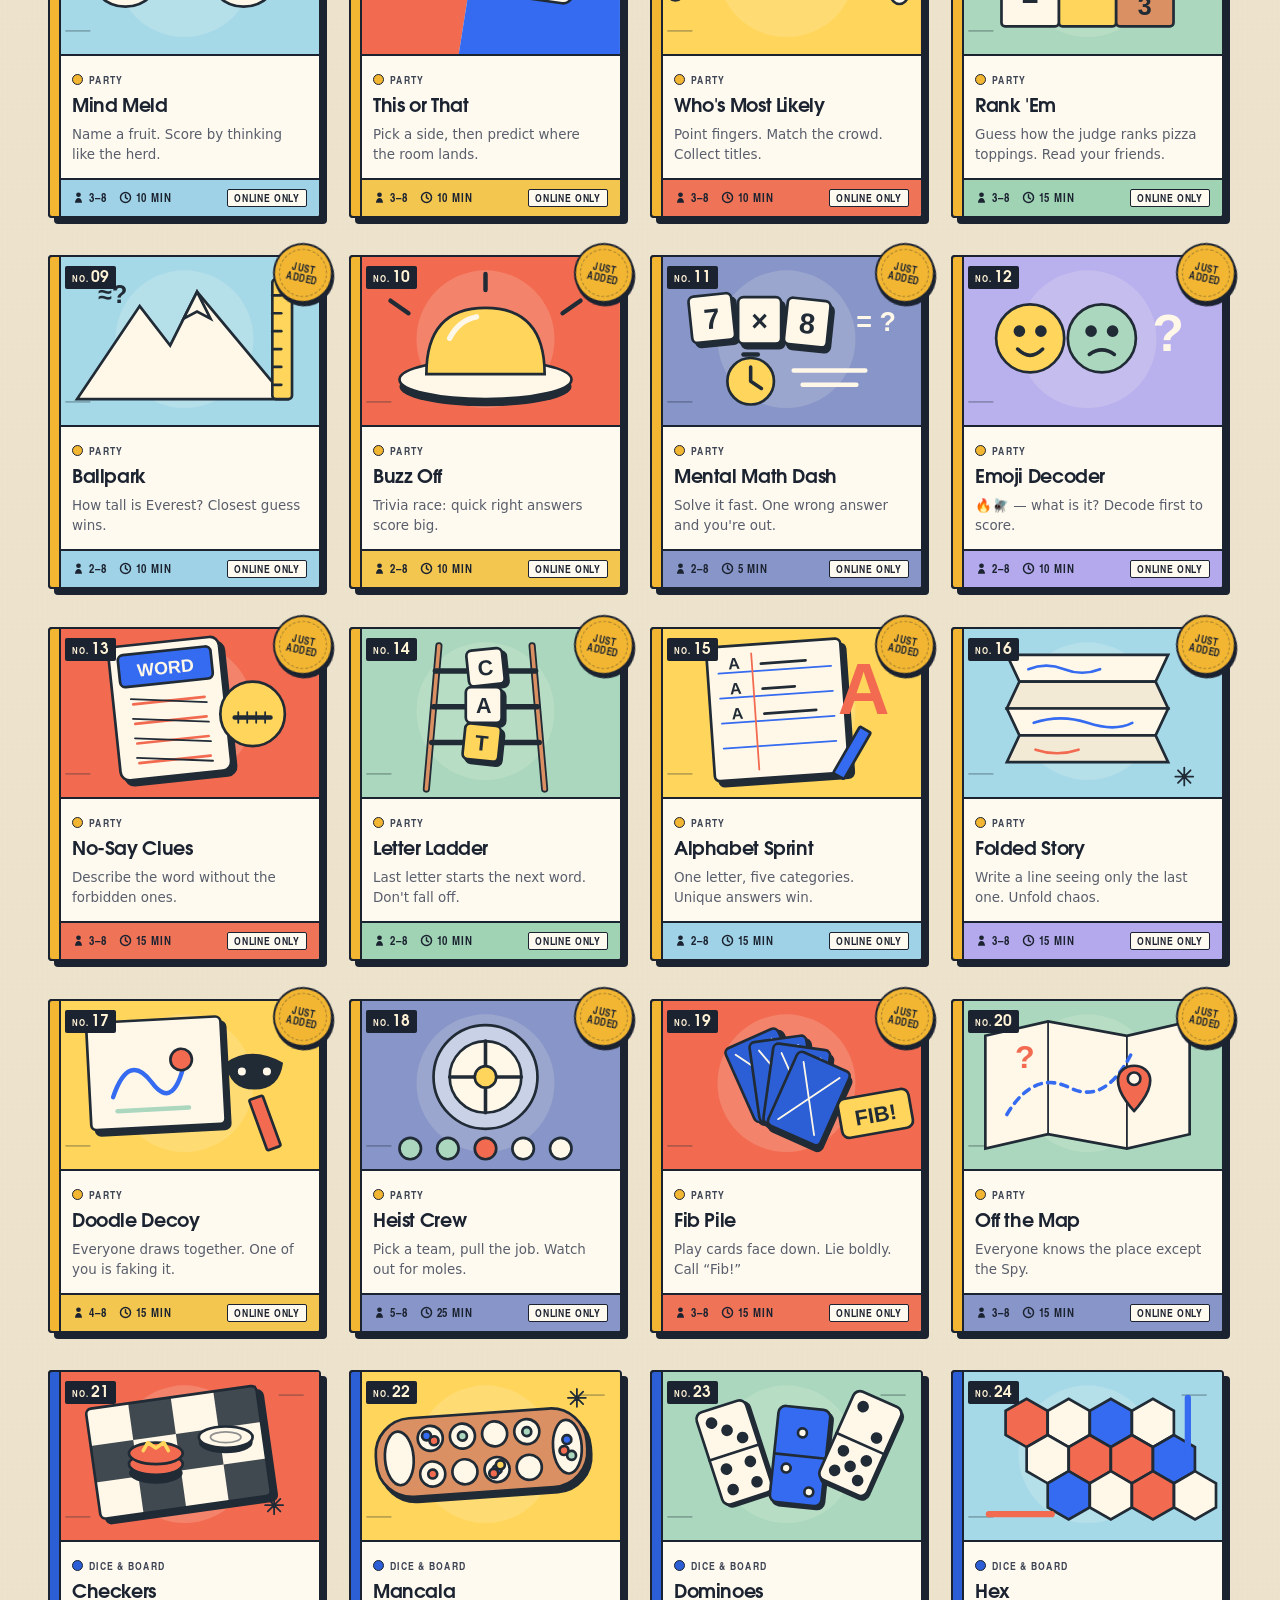
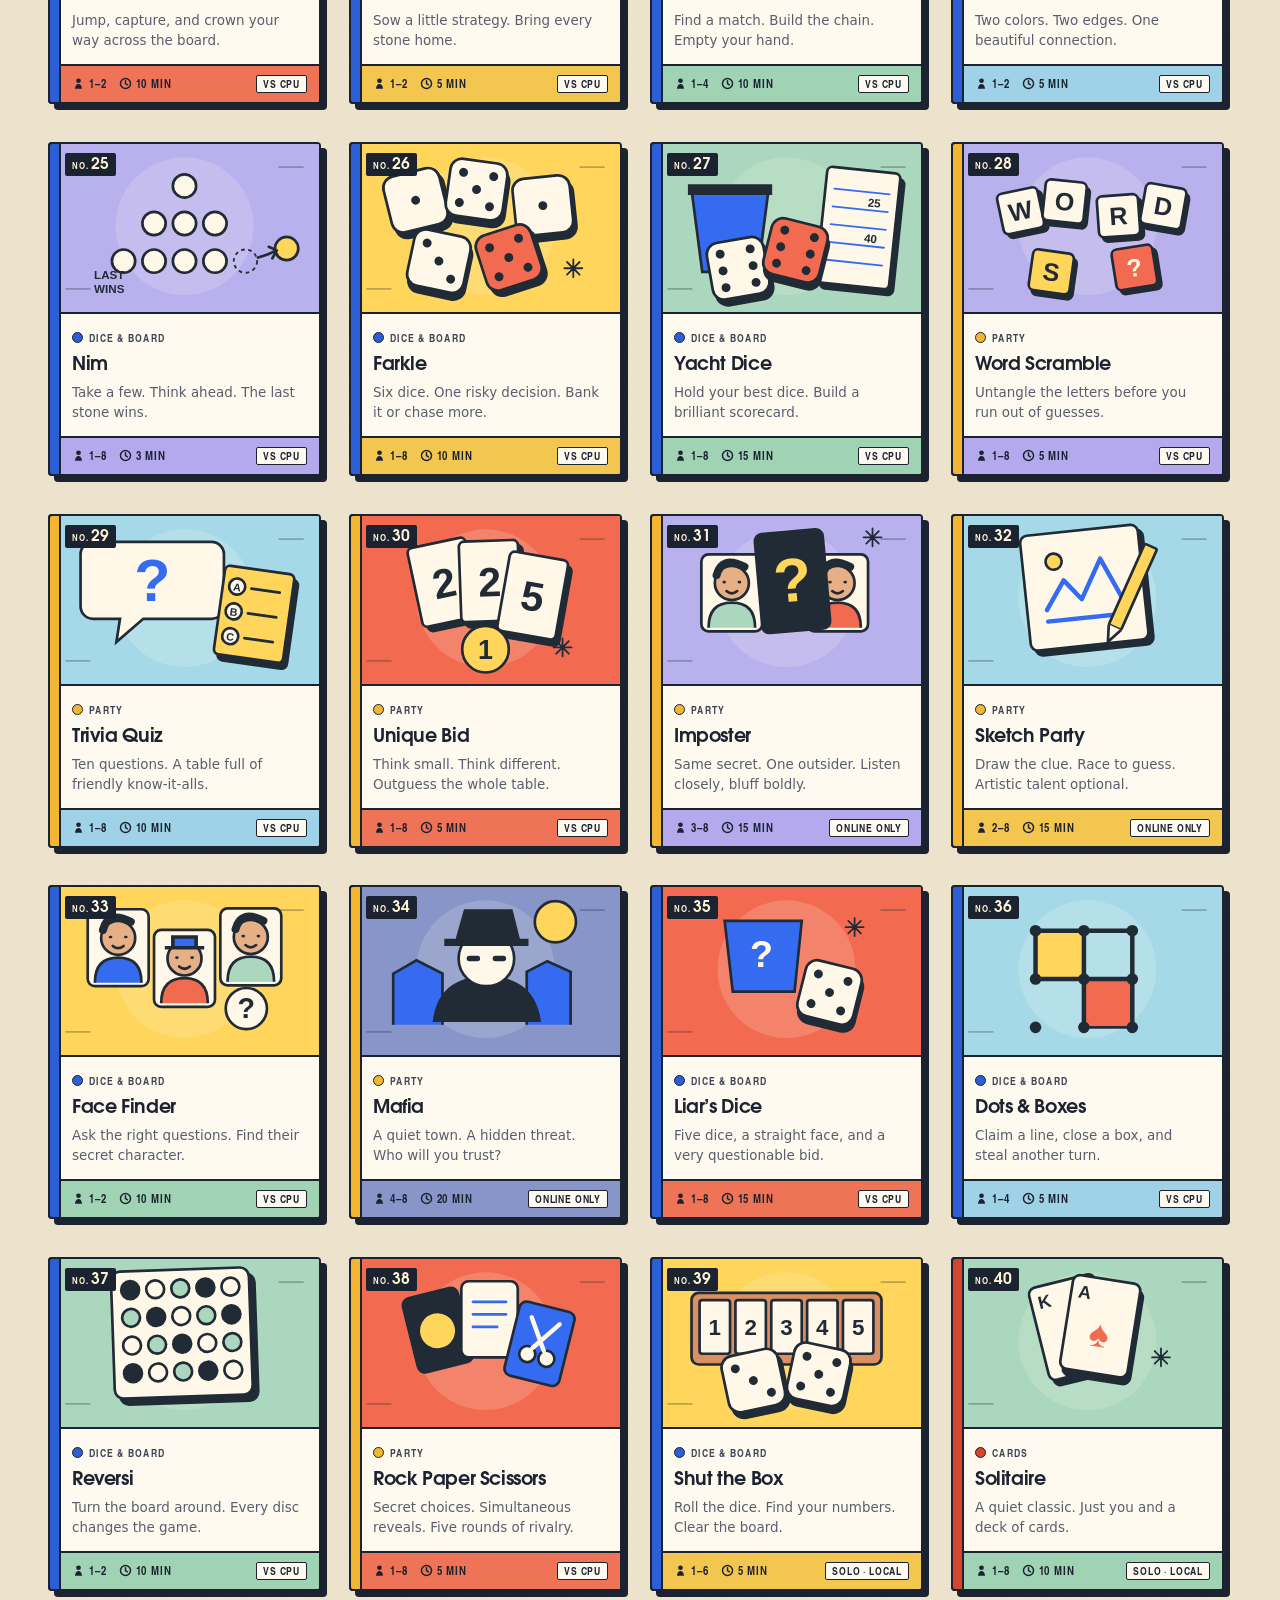
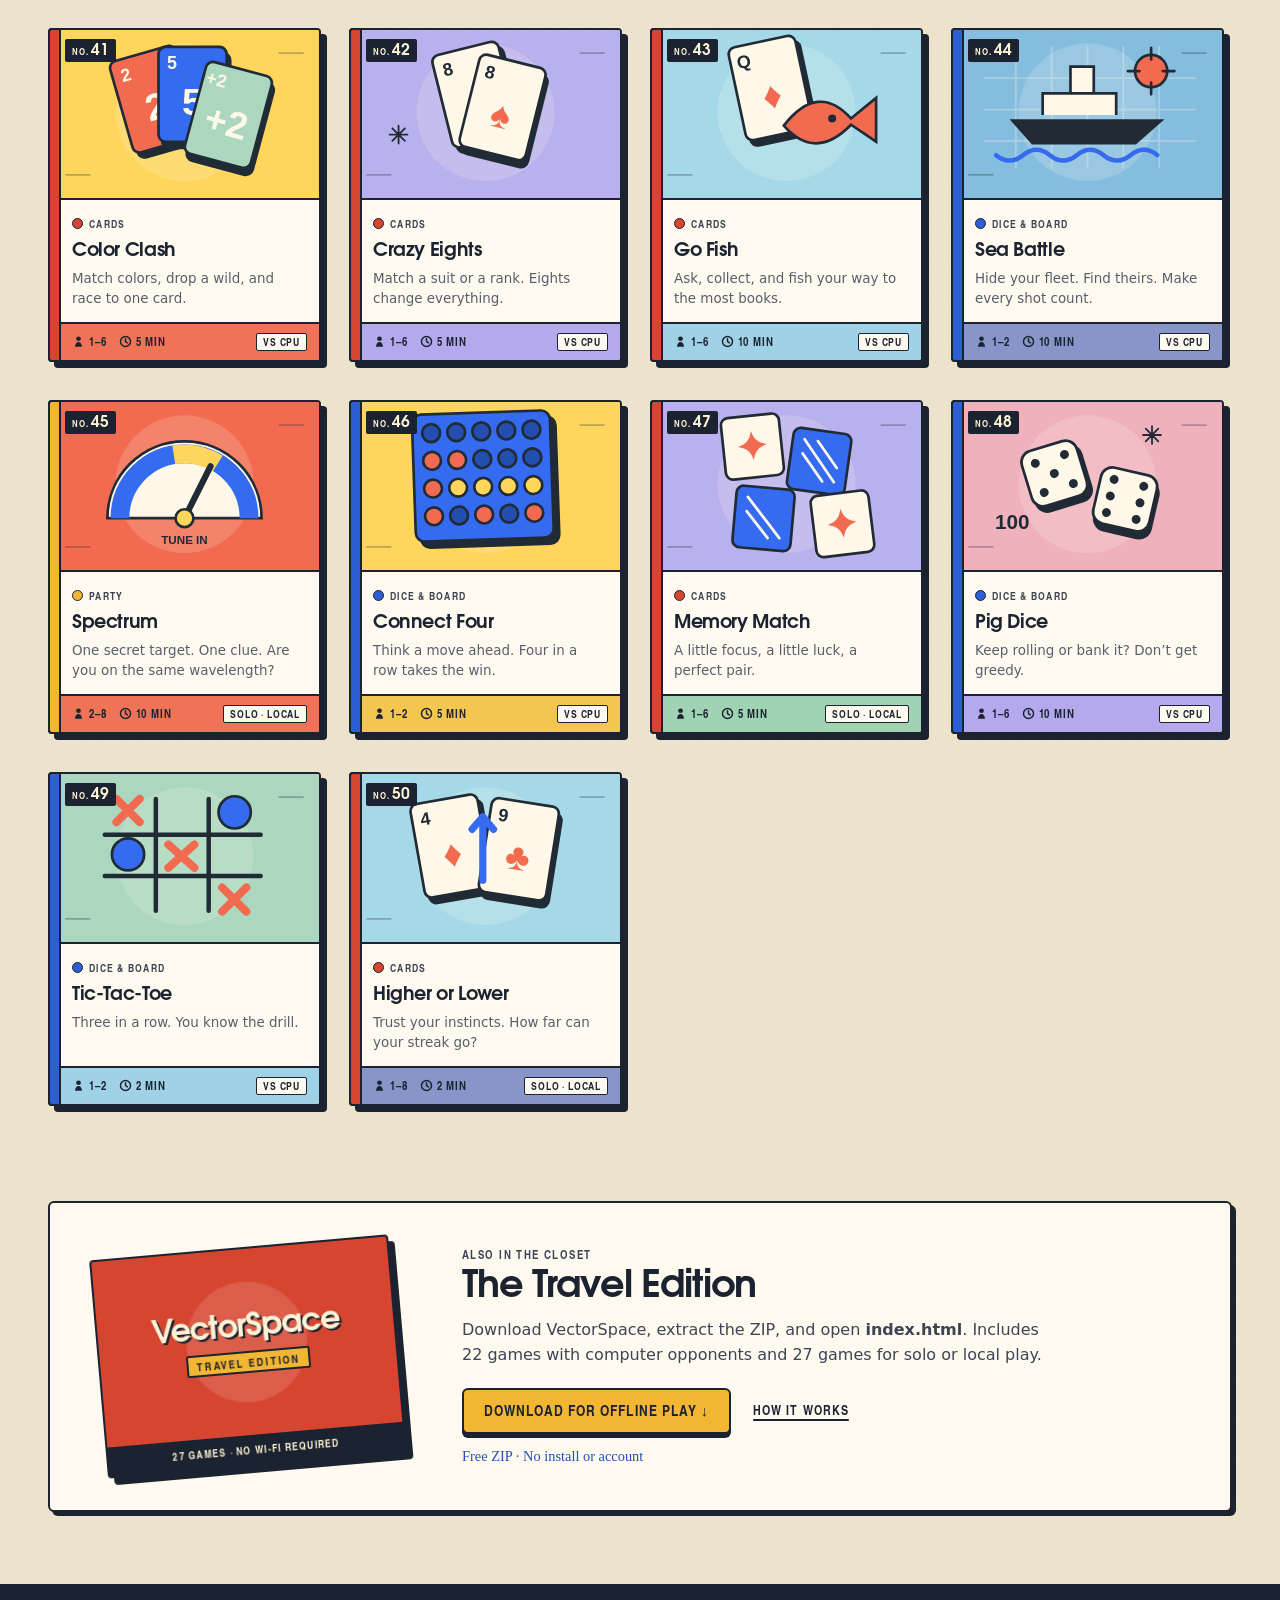
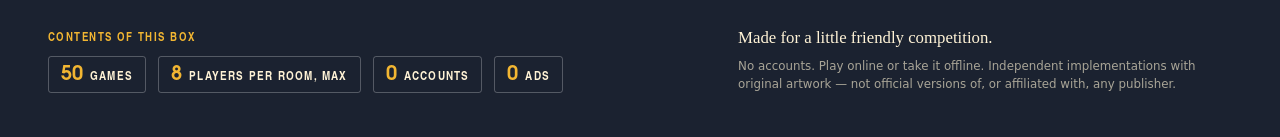
==== commit 37693bcf: "Connect party lobbies through Cloudflare WebSockets and shareable party links" ====
--- a/game-night/index.html
+++ b/game-night/index.html
@@ -1,64 +1,65 @@
-<!doctype html>
-<html lang="en">
-  <head>
-    <meta charset="UTF-8" />
-    <meta name="viewport" content="width=device-width, initial-scale=1" />
-    <meta name="theme-color" content="#efe5cf" />
-    <meta
-      name="description"
-      content="Fifty free card, dice, board and party games — including twenty online party games. Create an online room, share a code, and play with friends — or enjoy the solo classics."
-    />
-    <title>VectorSpace — Your space to play.</title>
-    <link rel="icon" href="favicon.svg" type="image/svg+xml" />
-    <link rel="stylesheet" href="styles.css" />
-    <link rel="stylesheet" href="strategy-pack.css" />
-    <link rel="stylesheet" href="party-pack.css" />
-    <link rel="stylesheet" href="party-night.css" />
-    <link rel="stylesheet" href="closet.css" />
-    <script src="shared.js" defer></script>
-    <script src="card-games.js" defer></script>
-    <script src="board-games.js" defer></script>
-    <script src="party-games.js" defer></script>
-    <script src="vendor/peerjs.min.js" defer></script>
-    <script src="online-core.js" defer></script>
-    <script src="online-cards.js" defer></script>
-    <script src="online-boards.js" defer></script>
-    <script src="online-extras.js" defer></script>
-    <script src="online-competitive.js" defer></script>
-    <script src="online-deduction.js" defer></script>
-    <script src="online-creative.js" defer></script>
-    <script src="cpu-games.js" defer></script>
-    <script src="strategy-pack.js" defer></script>
-    <script src="party-pack.js" defer></script>
-    <script src="party-night-data.js" defer></script>
-    <script src="party-night.js" defer></script>
-    <script src="online-ui.js" defer></script>
-    <script src="remaster.js" defer></script>
-    <script src="polish.js" defer></script>
-    <script src="app.js" defer></script>
-  </head>
-  <body>
-    <header class="site-header">
-      <a class="brand" href="#" aria-label="VectorSpace home"><span class="brand-mark vector-mark" aria-hidden="true"><svg viewBox="0 0 40 40"><path d="M9 10 20 31 31 10"/><path d="m8 27 25-12" class="vector-orbit"/><circle cx="32" cy="14" r="3"/></svg></span>VectorSpace<span class="brand-period">.</span></a>
-      <span class="header-note">Your space to play.</span>
-      <a class="header-download" aria-label="Download VectorSpace for offline play" href="downloads/vectorspace-offline.zip" download="VectorSpace-offline.zip" data-offline-download><svg viewBox="0 0 24 24" aria-hidden="true"><path d="M12 3v12m-5-5 5 5 5-5M4 16v5h16v-5"/></svg><span>Download</span></a>
-    </header>
-    <main id="app"></main>
-    <footer class="box-bottom">
-      <div>
-        <span class="control-label">Contents of this box</span>
-        <ul>
-          <li><b data-game-count>50</b> games</li>
-          <li><b>8</b> players per room, max</li>
-          <li><b>0</b> accounts</li>
-          <li><b>0</b> ads</li>
-        </ul>
-      </div>
-      <div>
-        <p class="made">Made for a little friendly competition.</p>
-        <p class="fine-print">No accounts. Play online or take it offline. Independent implementations with original artwork — not official versions of, or affiliated with, any publisher.</p>
-      </div>
-    </footer>
-    <noscript>Please enable JavaScript to play these games.</noscript>
-  </body>
-</html>
+<!doctype html>
+<html lang="en">
+  <head>
+    <meta charset="UTF-8" />
+    <meta name="viewport" content="width=device-width, initial-scale=1" />
+    <meta name="theme-color" content="#efe5cf" />
+    <meta
+      name="description"
+      content="Fifty free card, dice, board and party games — including twenty online party games. Create an online room, share a code, and play with friends — or enjoy the solo classics."
+    />
+    <title>VectorSpace — Your space to play.</title>
+    <link rel="icon" href="favicon.svg" type="image/svg+xml" />
+    <link rel="stylesheet" href="styles.css" />
+    <link rel="stylesheet" href="strategy-pack.css" />
+    <link rel="stylesheet" href="party-pack.css" />
+    <link rel="stylesheet" href="party-night.css" />
+    <link rel="stylesheet" href="closet.css" />
+    <script src="shared.js" defer></script>
+    <script src="card-games.js" defer></script>
+    <script src="board-games.js" defer></script>
+    <script src="party-games.js" defer></script>
+    <script src="party-config.js" defer></script>
+    <script src="party-transport.js" defer></script>
+    <script src="online-core.js" defer></script>
+    <script src="online-cards.js" defer></script>
+    <script src="online-boards.js" defer></script>
+    <script src="online-extras.js" defer></script>
+    <script src="online-competitive.js" defer></script>
+    <script src="online-deduction.js" defer></script>
+    <script src="online-creative.js" defer></script>
+    <script src="cpu-games.js" defer></script>
+    <script src="strategy-pack.js" defer></script>
+    <script src="party-pack.js" defer></script>
+    <script src="party-night-data.js" defer></script>
+    <script src="party-night.js" defer></script>
+    <script src="online-ui.js" defer></script>
+    <script src="remaster.js" defer></script>
+    <script src="polish.js" defer></script>
+    <script src="app.js" defer></script>
+  </head>
+  <body>
+    <header class="site-header">
+      <a class="brand" href="#" aria-label="VectorSpace home"><span class="brand-mark vector-mark" aria-hidden="true"><svg viewBox="0 0 40 40"><path d="M9 10 20 31 31 10"/><path d="m8 27 25-12" class="vector-orbit"/><circle cx="32" cy="14" r="3"/></svg></span>VectorSpace<span class="brand-period">.</span></a>
+      <span class="header-note">Your space to play.</span>
+      <a class="header-download" aria-label="Download VectorSpace for offline play" href="downloads/vectorspace-offline.zip" download="VectorSpace-offline.zip" data-offline-download><svg viewBox="0 0 24 24" aria-hidden="true"><path d="M12 3v12m-5-5 5 5 5-5M4 16v5h16v-5"/></svg><span>Download</span></a>
+    </header>
+    <main id="app"></main>
+    <footer class="box-bottom">
+      <div>
+        <span class="control-label">Contents of this box</span>
+        <ul>
+          <li><b data-game-count>50</b> games</li>
+          <li><b>8</b> players per room, max</li>
+          <li><b>0</b> accounts</li>
+          <li><b>0</b> ads</li>
+        </ul>
+      </div>
+      <div>
+        <p class="made">Made for a little friendly competition.</p>
+        <p class="fine-print">No accounts. Play online or take it offline. Independent implementations with original artwork — not official versions of, or affiliated with, any publisher.</p>
+      </div>
+    </footer>
+    <noscript>Please enable JavaScript to play these games.</noscript>
+  </body>
+</html>
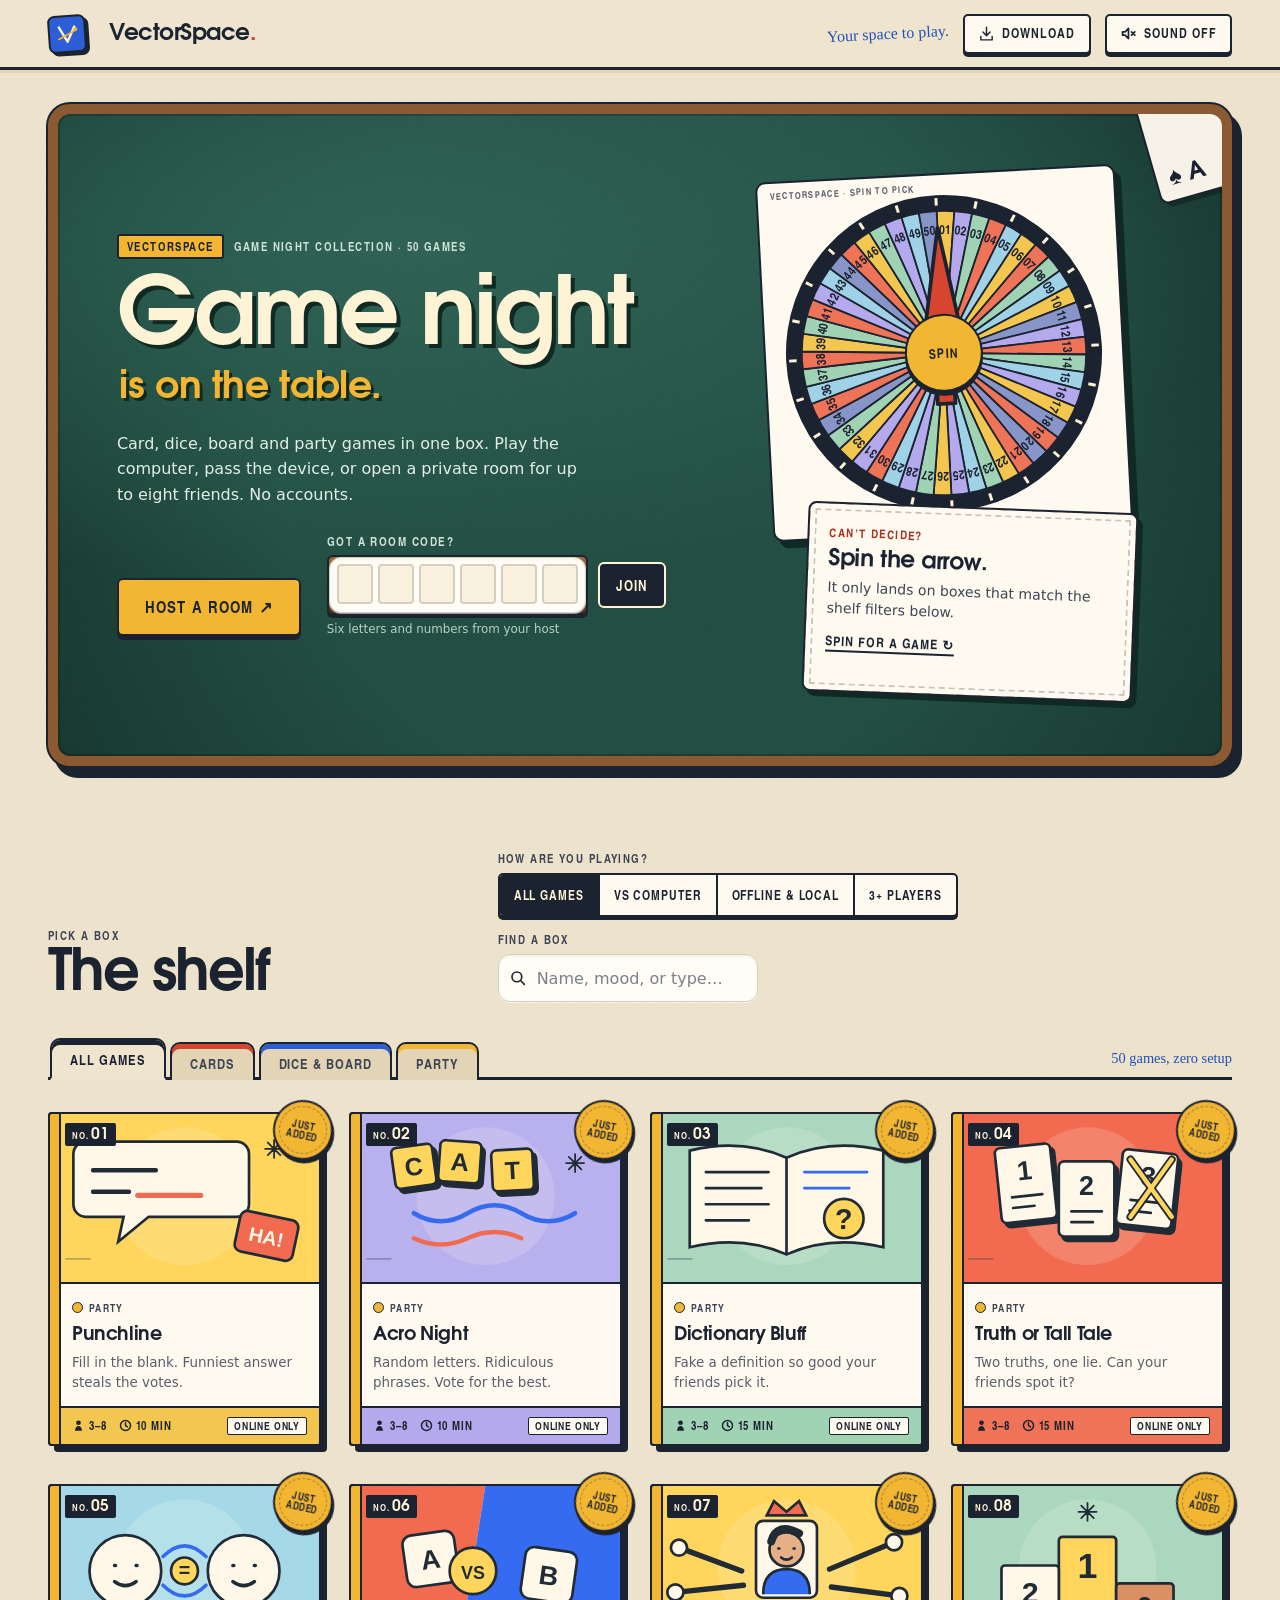
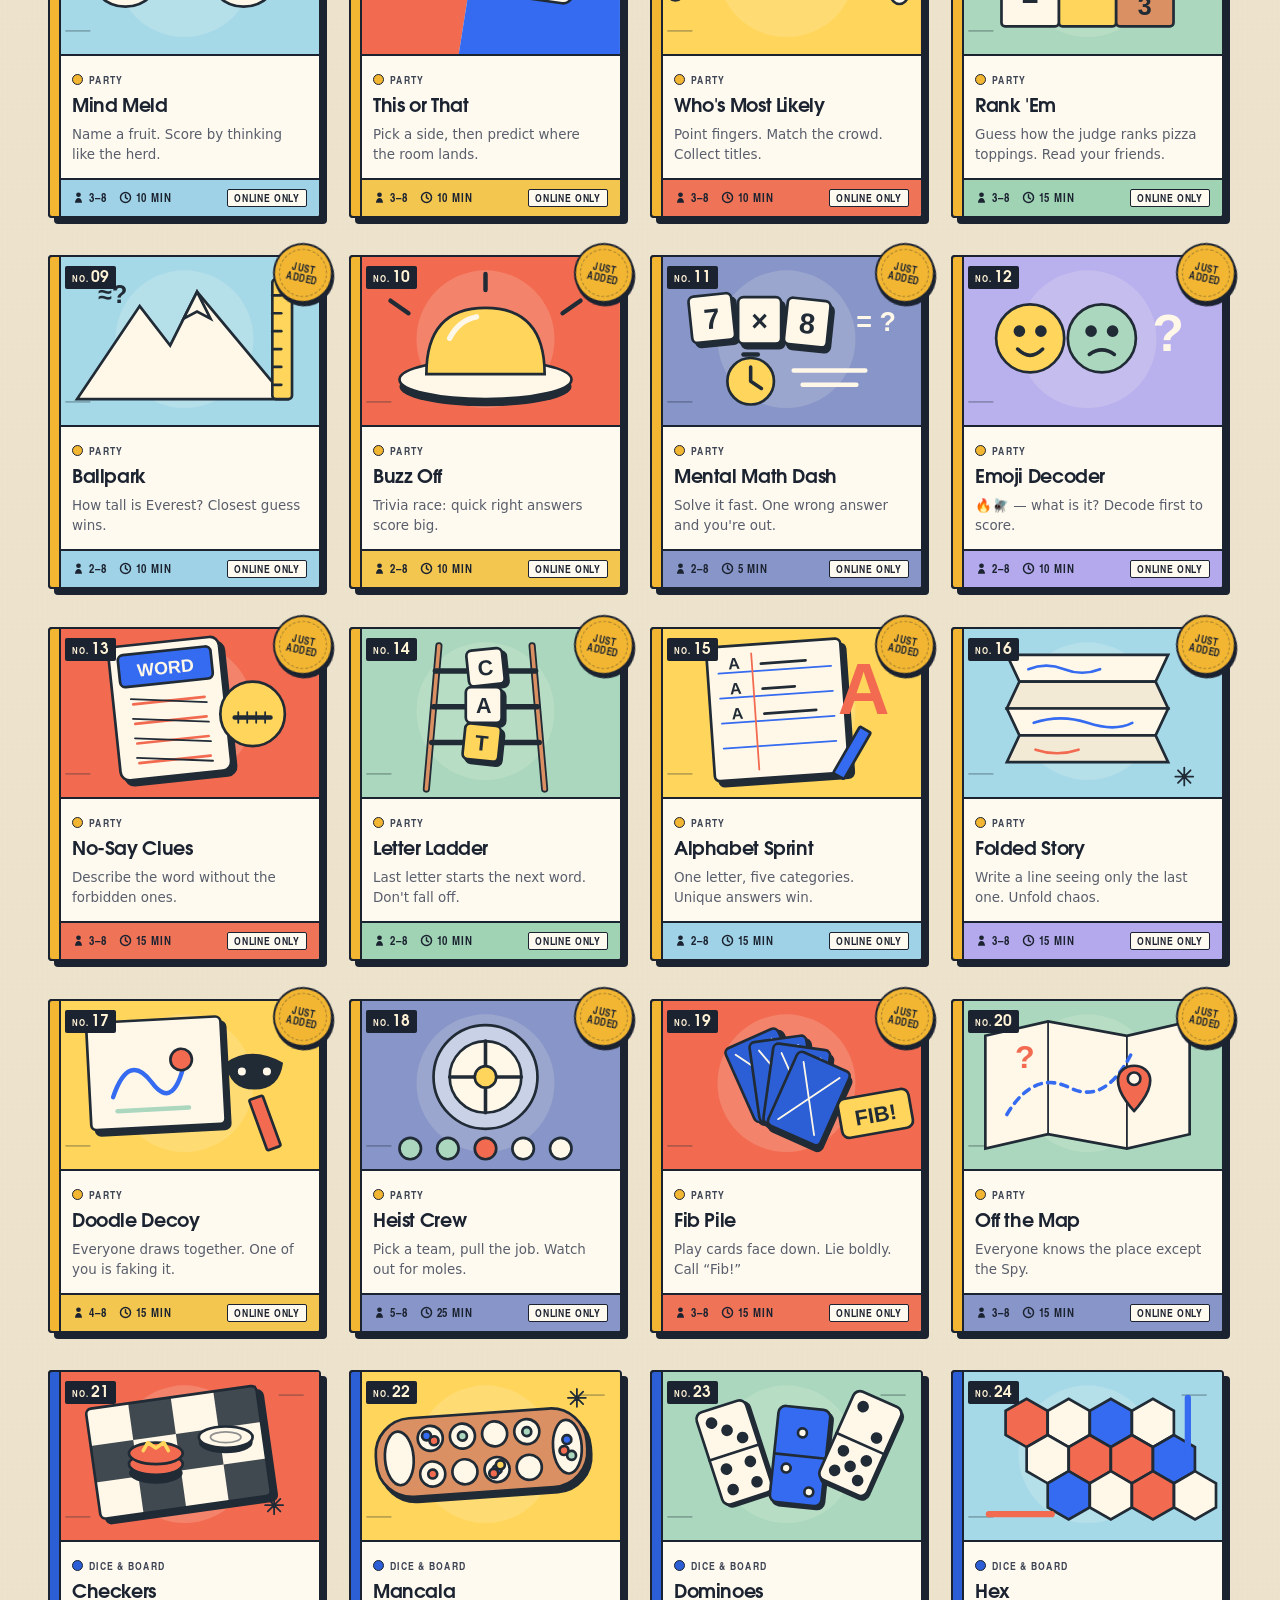
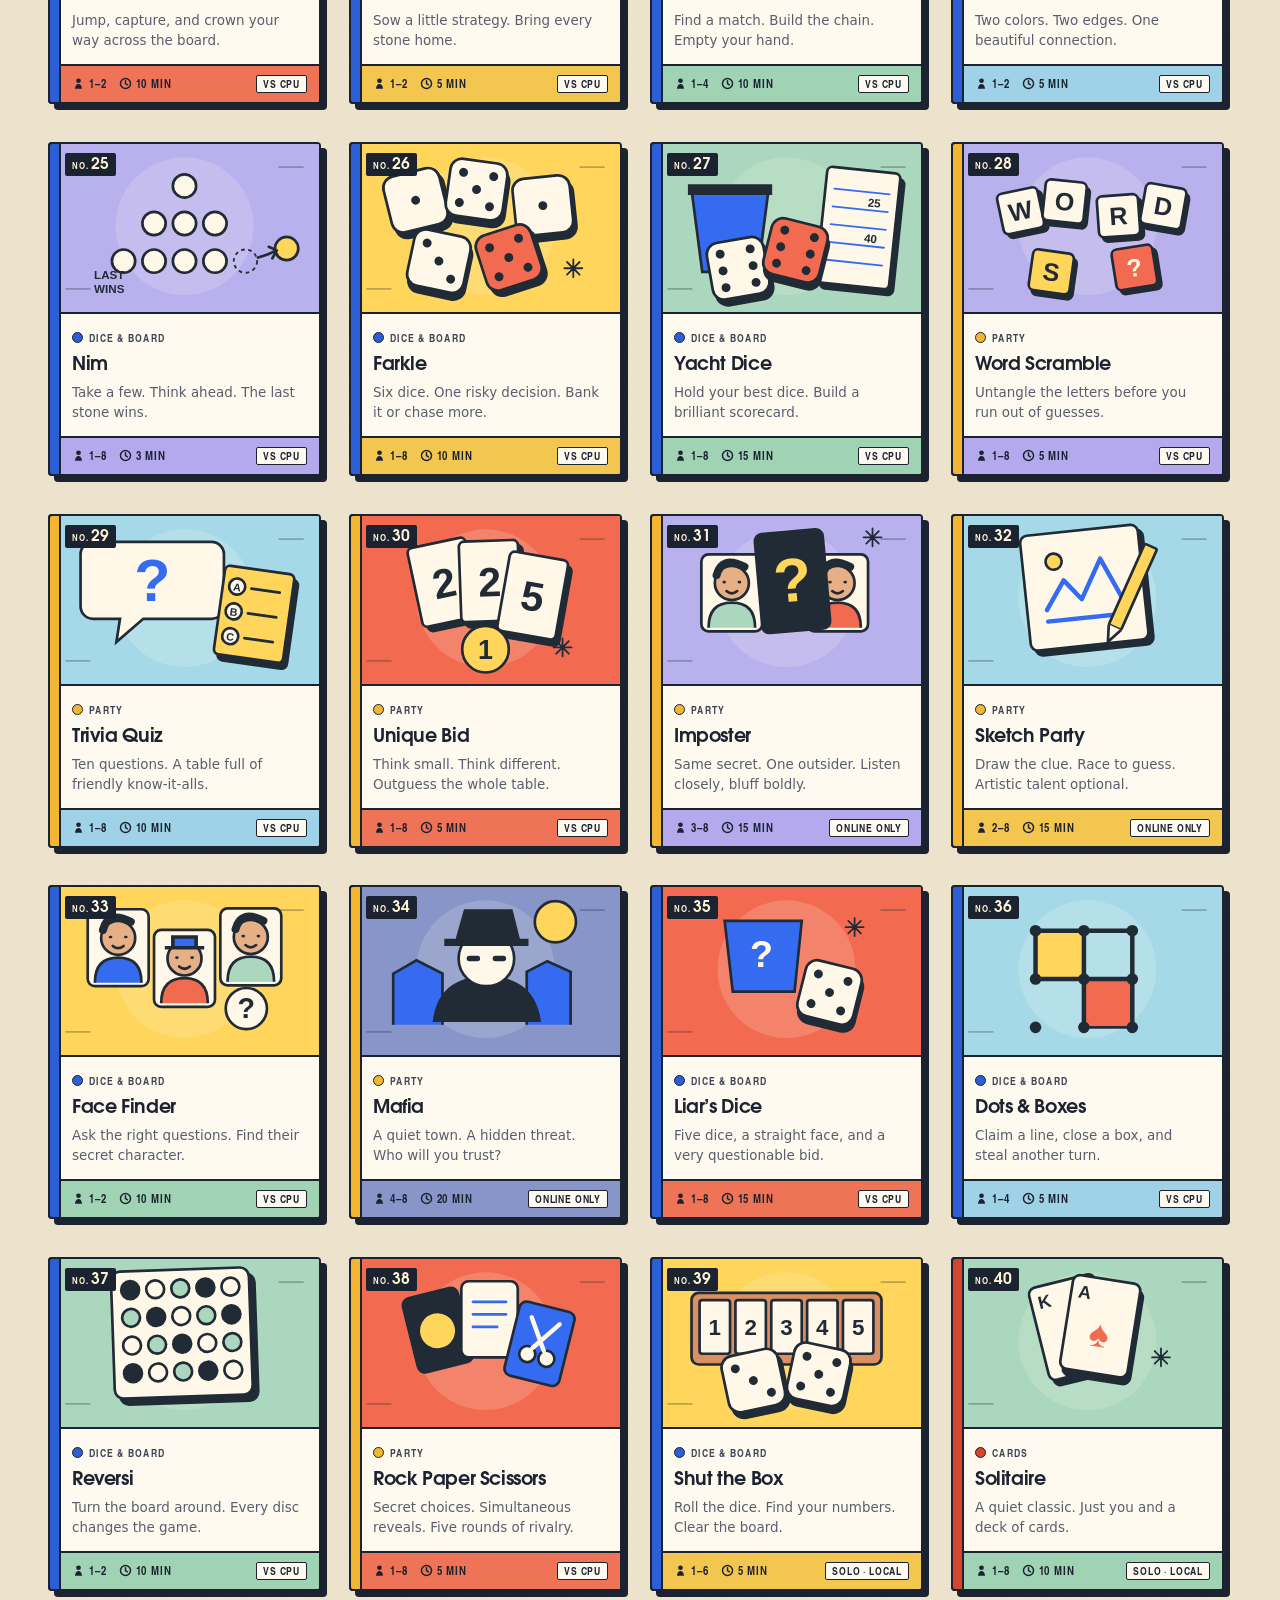
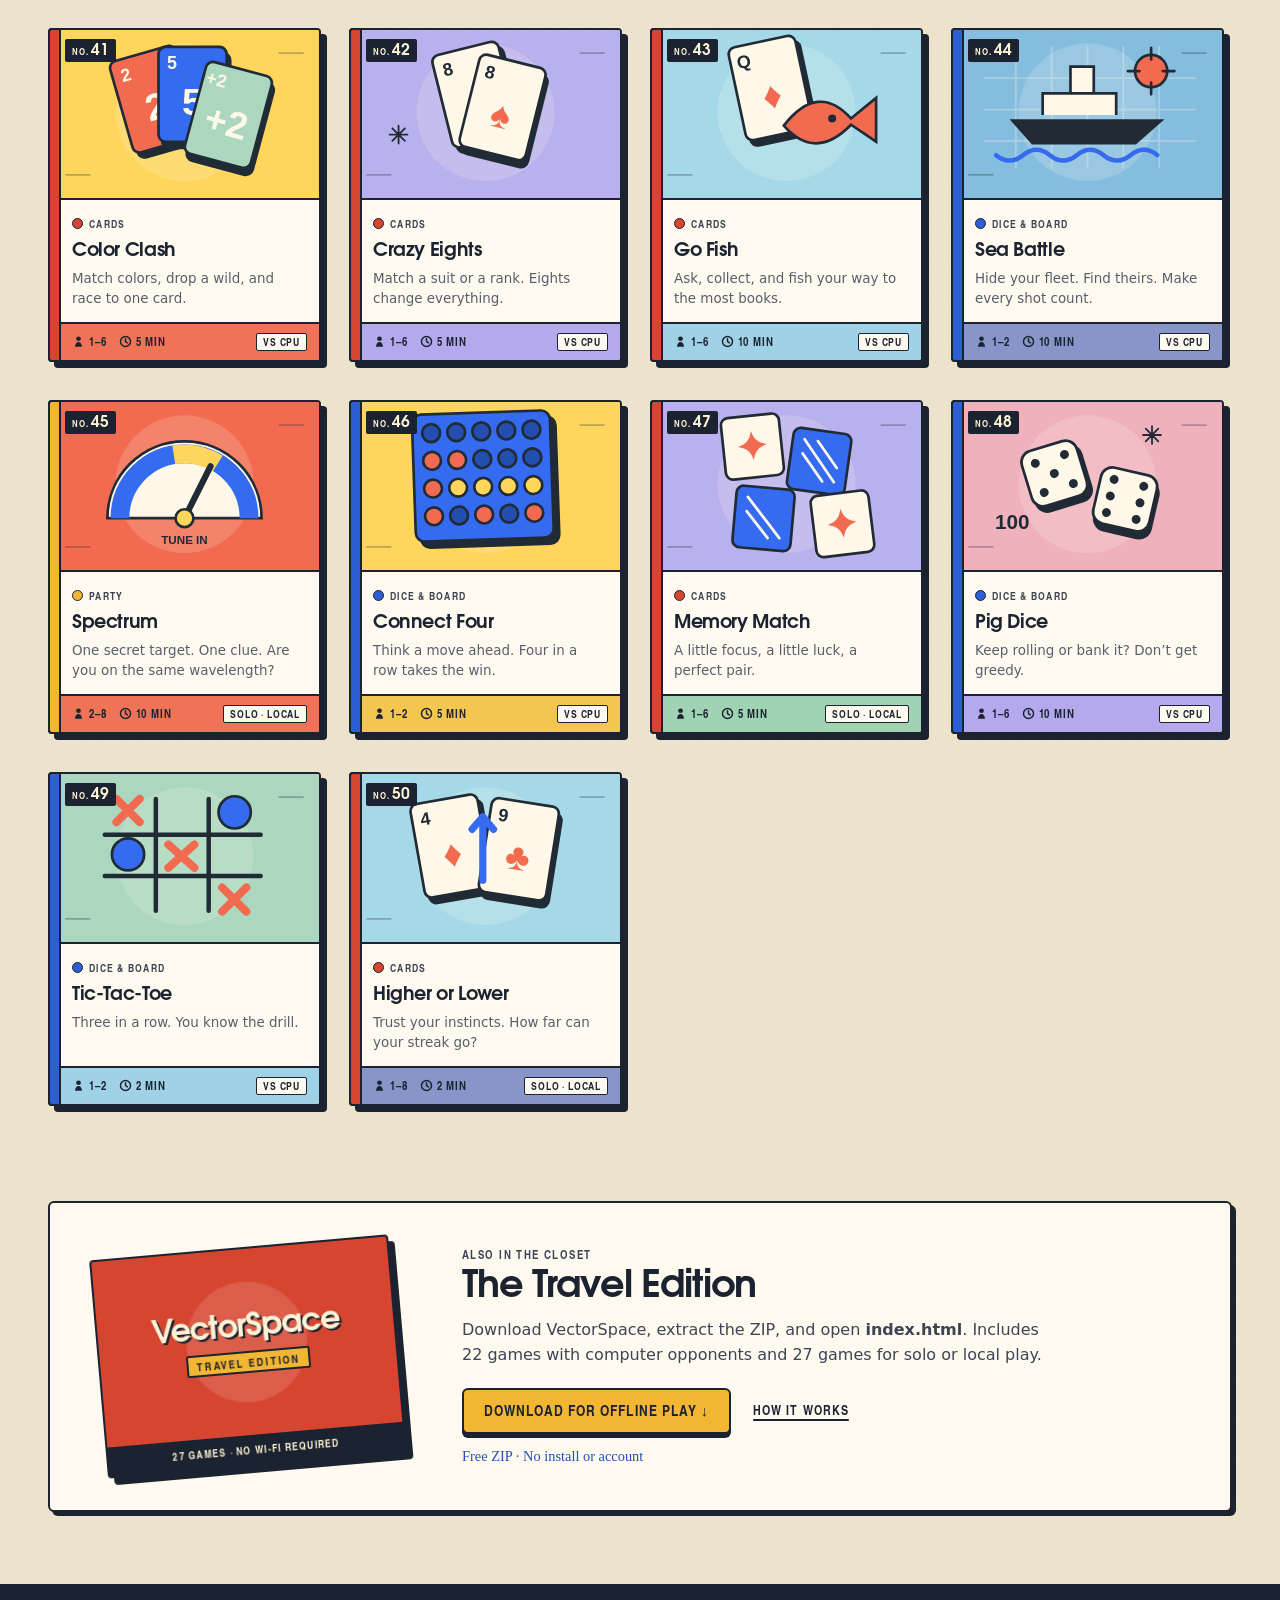
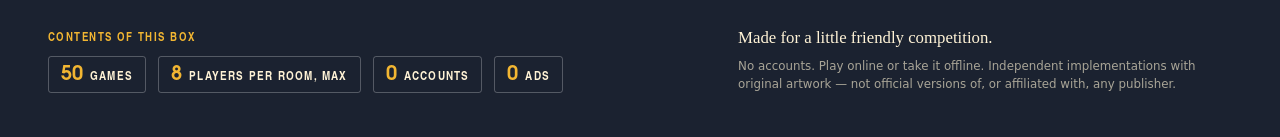
==== commit a3a1f2be: "Version party assets to prevent mixed cached room clients" ====
--- a/game-night/index.html
+++ b/game-night/index.html
@@ -1,65 +1,65 @@
-<!doctype html>
-<html lang="en">
-  <head>
-    <meta charset="UTF-8" />
-    <meta name="viewport" content="width=device-width, initial-scale=1" />
-    <meta name="theme-color" content="#efe5cf" />
-    <meta
-      name="description"
-      content="Fifty free card, dice, board and party games — including twenty online party games. Create an online room, share a code, and play with friends — or enjoy the solo classics."
-    />
-    <title>VectorSpace — Your space to play.</title>
-    <link rel="icon" href="favicon.svg" type="image/svg+xml" />
-    <link rel="stylesheet" href="styles.css" />
-    <link rel="stylesheet" href="strategy-pack.css" />
-    <link rel="stylesheet" href="party-pack.css" />
-    <link rel="stylesheet" href="party-night.css" />
-    <link rel="stylesheet" href="closet.css" />
-    <script src="shared.js" defer></script>
-    <script src="card-games.js" defer></script>
-    <script src="board-games.js" defer></script>
-    <script src="party-games.js" defer></script>
-    <script src="party-config.js" defer></script>
-    <script src="party-transport.js" defer></script>
-    <script src="online-core.js" defer></script>
-    <script src="online-cards.js" defer></script>
-    <script src="online-boards.js" defer></script>
-    <script src="online-extras.js" defer></script>
-    <script src="online-competitive.js" defer></script>
-    <script src="online-deduction.js" defer></script>
-    <script src="online-creative.js" defer></script>
-    <script src="cpu-games.js" defer></script>
-    <script src="strategy-pack.js" defer></script>
-    <script src="party-pack.js" defer></script>
-    <script src="party-night-data.js" defer></script>
-    <script src="party-night.js" defer></script>
-    <script src="online-ui.js" defer></script>
-    <script src="remaster.js" defer></script>
-    <script src="polish.js" defer></script>
-    <script src="app.js" defer></script>
-  </head>
-  <body>
-    <header class="site-header">
-      <a class="brand" href="#" aria-label="VectorSpace home"><span class="brand-mark vector-mark" aria-hidden="true"><svg viewBox="0 0 40 40"><path d="M9 10 20 31 31 10"/><path d="m8 27 25-12" class="vector-orbit"/><circle cx="32" cy="14" r="3"/></svg></span>VectorSpace<span class="brand-period">.</span></a>
-      <span class="header-note">Your space to play.</span>
-      <a class="header-download" aria-label="Download VectorSpace for offline play" href="downloads/vectorspace-offline.zip" download="VectorSpace-offline.zip" data-offline-download><svg viewBox="0 0 24 24" aria-hidden="true"><path d="M12 3v12m-5-5 5 5 5-5M4 16v5h16v-5"/></svg><span>Download</span></a>
-    </header>
-    <main id="app"></main>
-    <footer class="box-bottom">
-      <div>
-        <span class="control-label">Contents of this box</span>
-        <ul>
-          <li><b data-game-count>50</b> games</li>
-          <li><b>8</b> players per room, max</li>
-          <li><b>0</b> accounts</li>
-          <li><b>0</b> ads</li>
-        </ul>
-      </div>
-      <div>
-        <p class="made">Made for a little friendly competition.</p>
-        <p class="fine-print">No accounts. Play online or take it offline. Independent implementations with original artwork — not official versions of, or affiliated with, any publisher.</p>
-      </div>
-    </footer>
-    <noscript>Please enable JavaScript to play these games.</noscript>
-  </body>
-</html>
+<!doctype html>
+<html lang="en">
+  <head>
+    <meta charset="UTF-8" />
+    <meta name="viewport" content="width=device-width, initial-scale=1" />
+    <meta name="theme-color" content="#efe5cf" />
+    <meta
+      name="description"
+      content="Fifty free card, dice, board and party games — including twenty online party games. Create an online room, share a code, and play with friends — or enjoy the solo classics."
+    />
+    <title>VectorSpace — Your space to play.</title>
+    <link rel="icon" href="favicon.svg" type="image/svg+xml" />
+    <link rel="stylesheet" href="styles.css" />
+    <link rel="stylesheet" href="strategy-pack.css" />
+    <link rel="stylesheet" href="party-pack.css" />
+    <link rel="stylesheet" href="party-night.css" />
+    <link rel="stylesheet" href="closet.css" />
+    <script src="shared.js" defer></script>
+    <script src="card-games.js" defer></script>
+    <script src="board-games.js" defer></script>
+    <script src="party-games.js" defer></script>
+    <script src="party-config.js?v=party-1" defer></script>
+    <script src="party-transport.js?v=party-1" defer></script>
+    <script src="online-core.js?v=party-1" defer></script>
+    <script src="online-cards.js" defer></script>
+    <script src="online-boards.js" defer></script>
+    <script src="online-extras.js" defer></script>
+    <script src="online-competitive.js" defer></script>
+    <script src="online-deduction.js" defer></script>
+    <script src="online-creative.js" defer></script>
+    <script src="cpu-games.js" defer></script>
+    <script src="strategy-pack.js" defer></script>
+    <script src="party-pack.js" defer></script>
+    <script src="party-night-data.js" defer></script>
+    <script src="party-night.js" defer></script>
+    <script src="online-ui.js?v=party-1" defer></script>
+    <script src="remaster.js" defer></script>
+    <script src="polish.js" defer></script>
+    <script src="app.js?v=party-1" defer></script>
+  </head>
+  <body>
+    <header class="site-header">
+      <a class="brand" href="#" aria-label="VectorSpace home"><span class="brand-mark vector-mark" aria-hidden="true"><svg viewBox="0 0 40 40"><path d="M9 10 20 31 31 10"/><path d="m8 27 25-12" class="vector-orbit"/><circle cx="32" cy="14" r="3"/></svg></span>VectorSpace<span class="brand-period">.</span></a>
+      <span class="header-note">Your space to play.</span>
+      <a class="header-download" aria-label="Download VectorSpace for offline play" href="downloads/vectorspace-offline.zip" download="VectorSpace-offline.zip" data-offline-download><svg viewBox="0 0 24 24" aria-hidden="true"><path d="M12 3v12m-5-5 5 5 5-5M4 16v5h16v-5"/></svg><span>Download</span></a>
+    </header>
+    <main id="app"></main>
+    <footer class="box-bottom">
+      <div>
+        <span class="control-label">Contents of this box</span>
+        <ul>
+          <li><b data-game-count>50</b> games</li>
+          <li><b>8</b> players per room, max</li>
+          <li><b>0</b> accounts</li>
+          <li><b>0</b> ads</li>
+        </ul>
+      </div>
+      <div>
+        <p class="made">Made for a little friendly competition.</p>
+        <p class="fine-print">No accounts. Play online or take it offline. Independent implementations with original artwork — not official versions of, or affiliated with, any publisher.</p>
+      </div>
+    </footer>
+    <noscript>Please enable JavaScript to play these games.</noscript>
+  </body>
+</html>
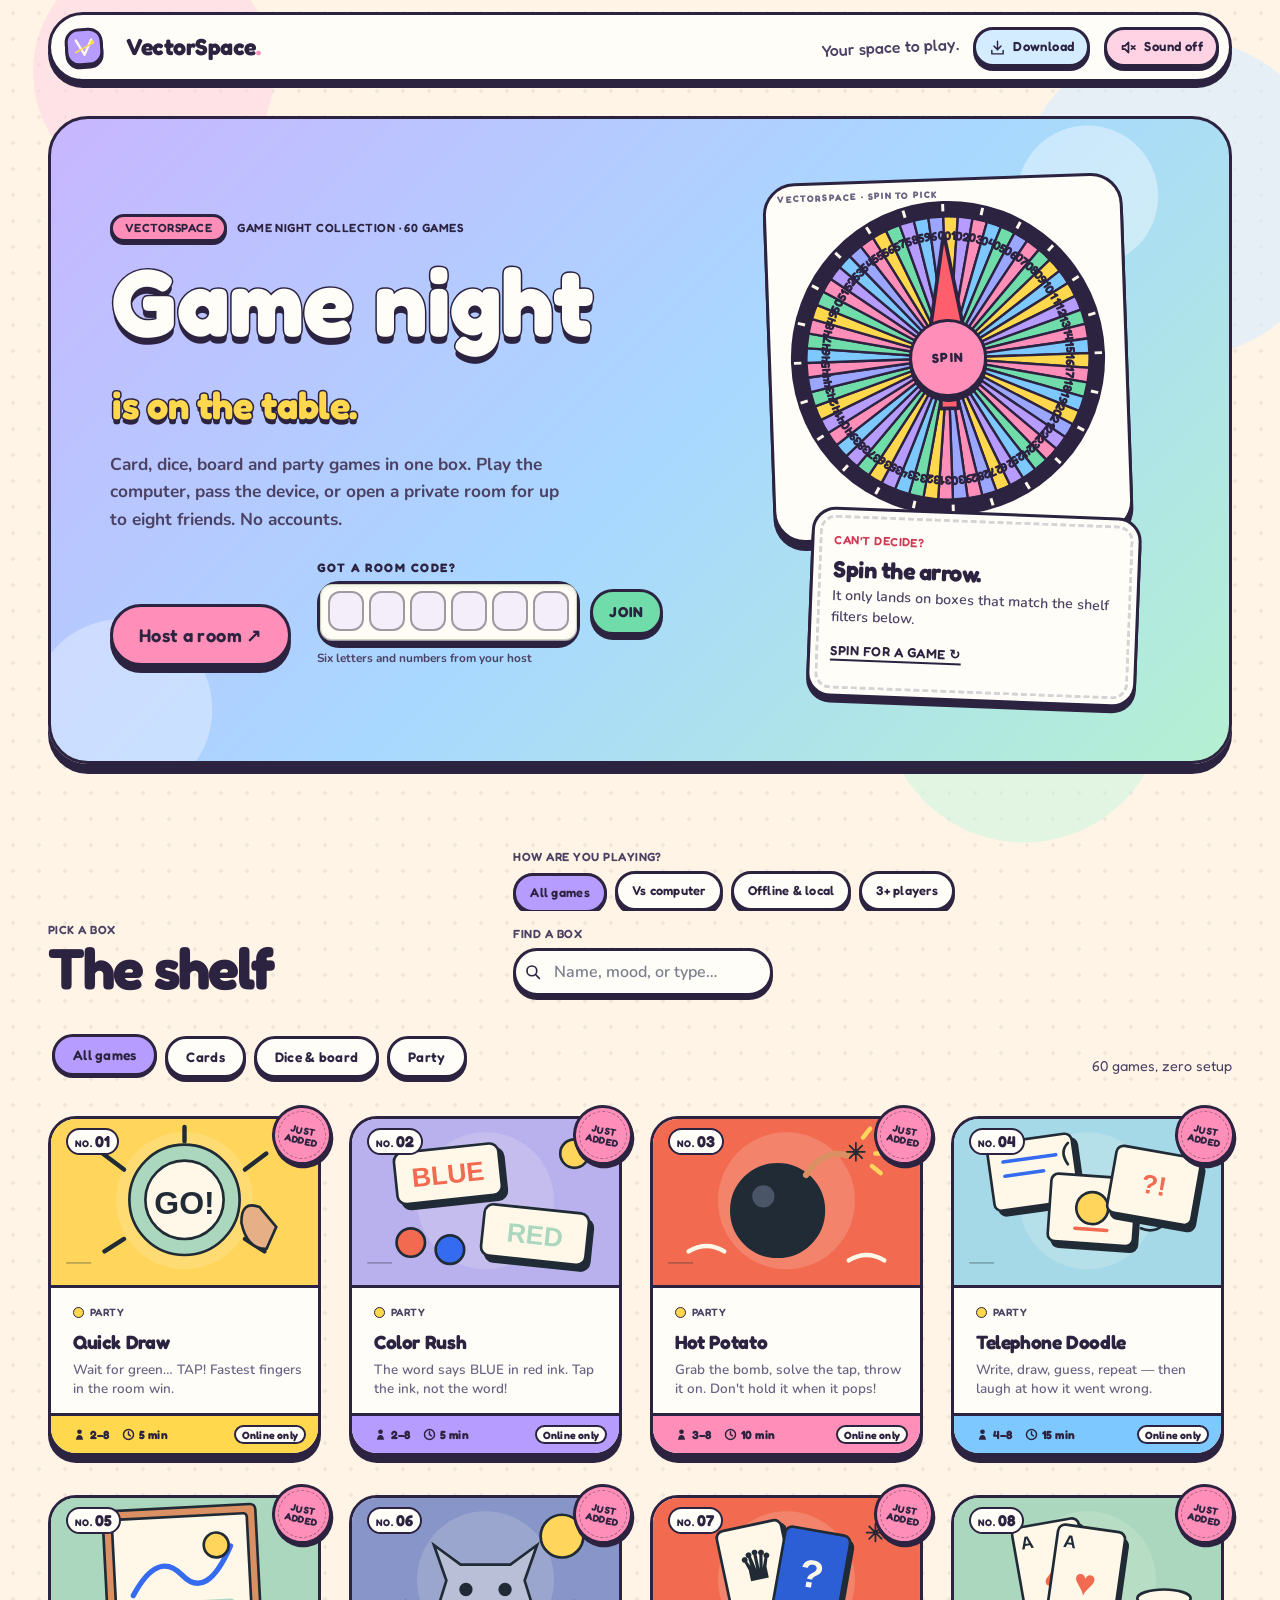
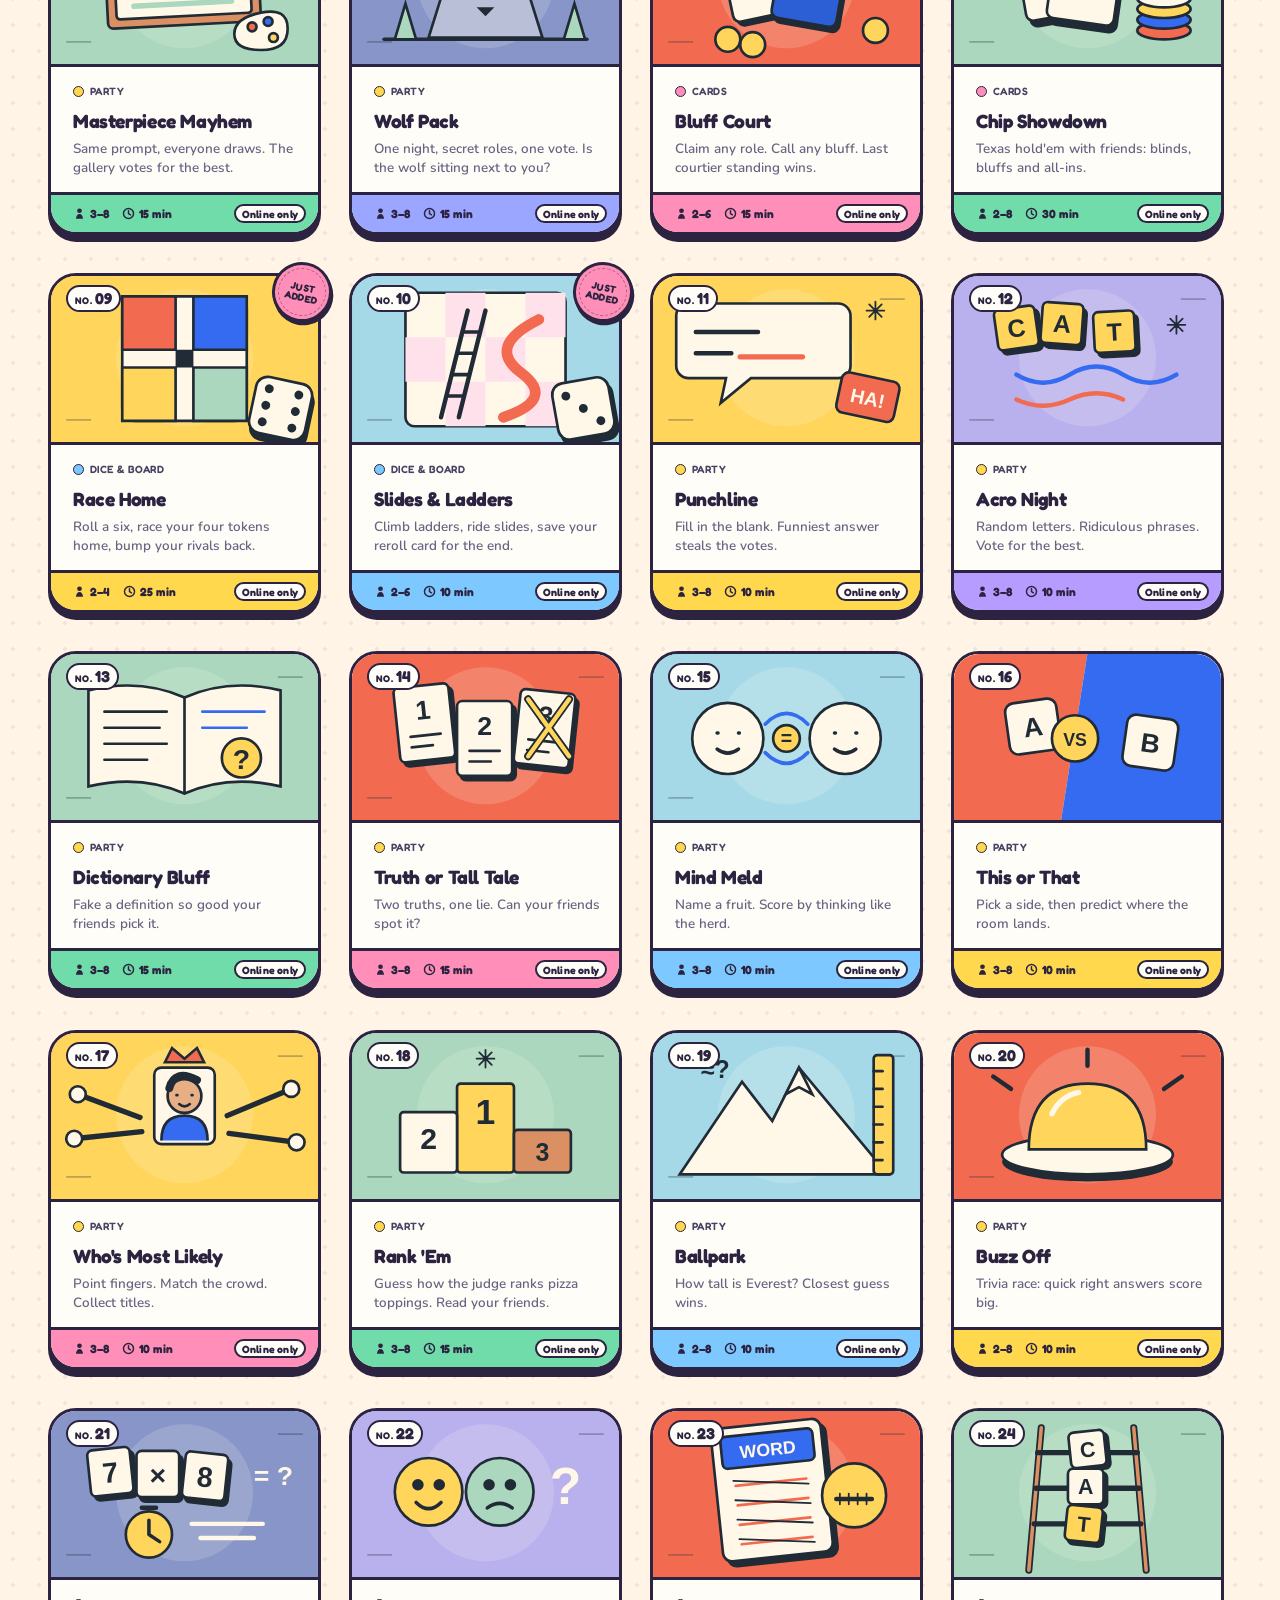
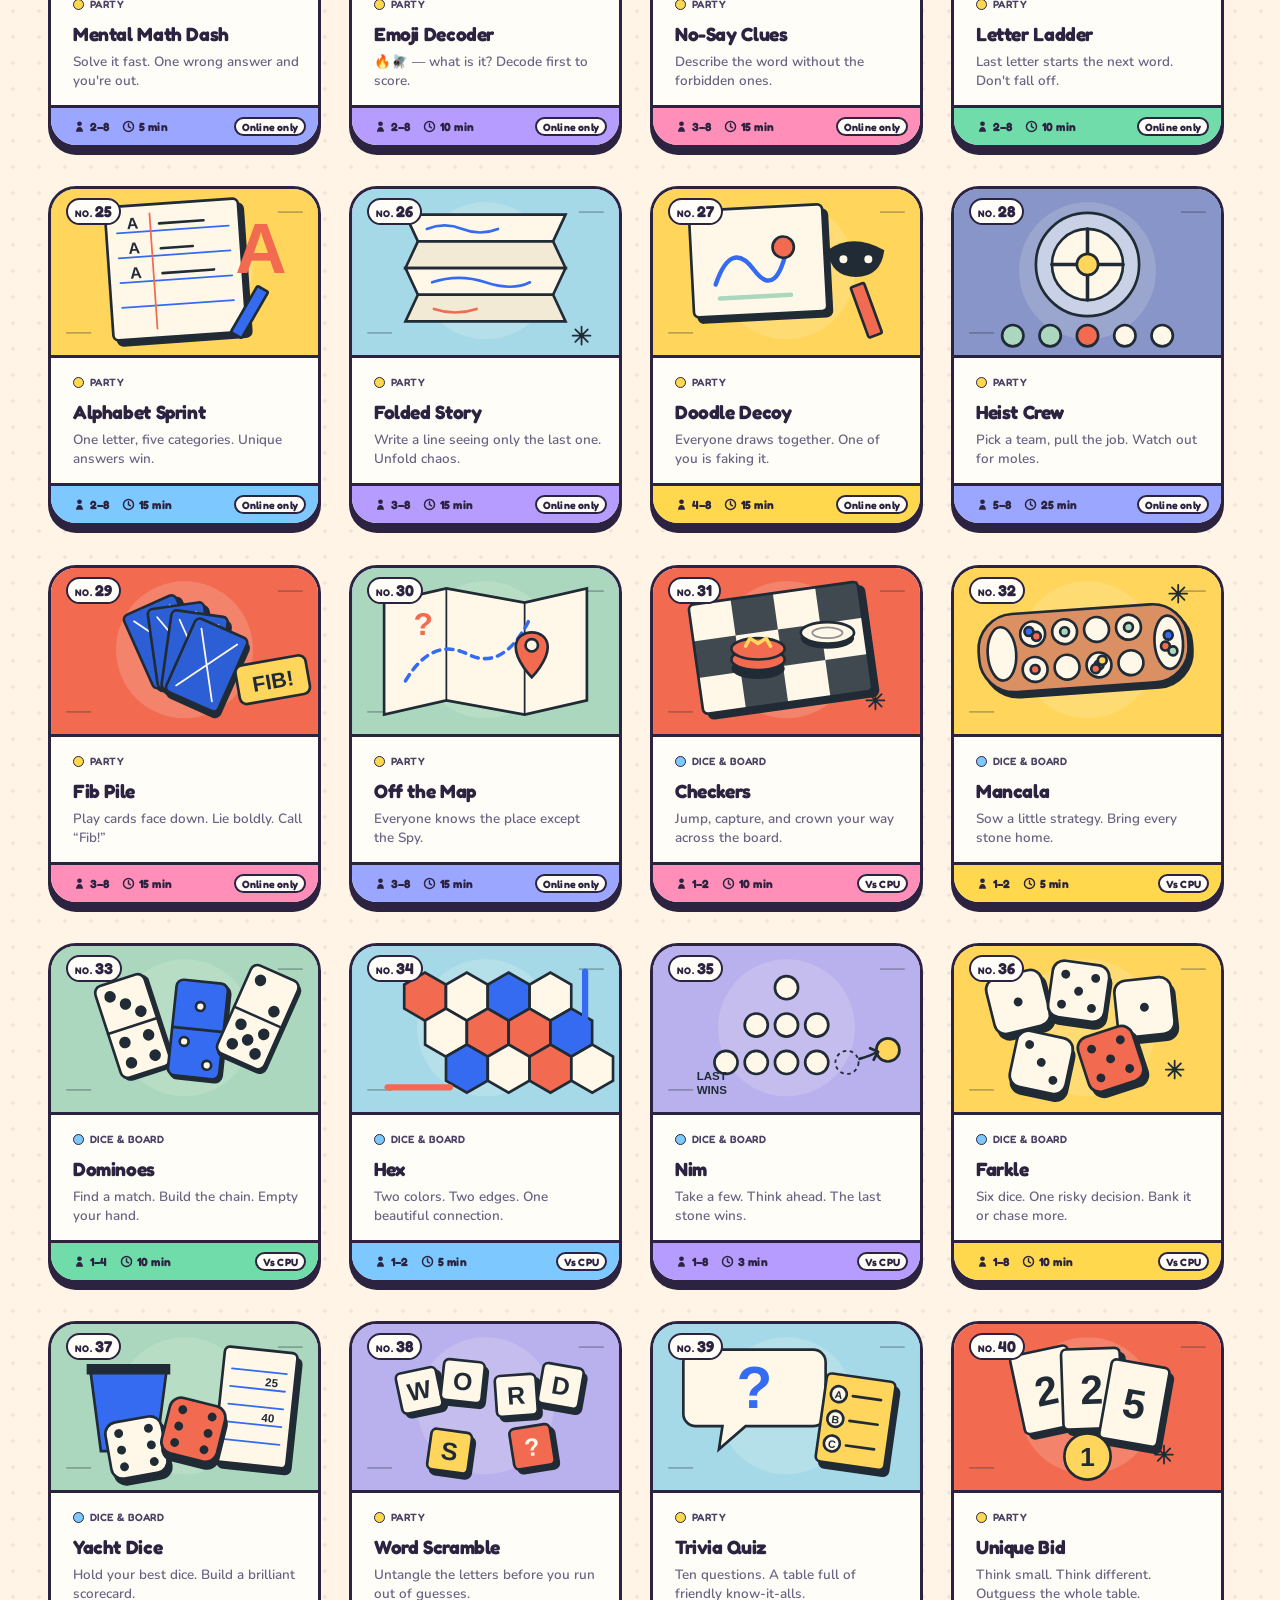
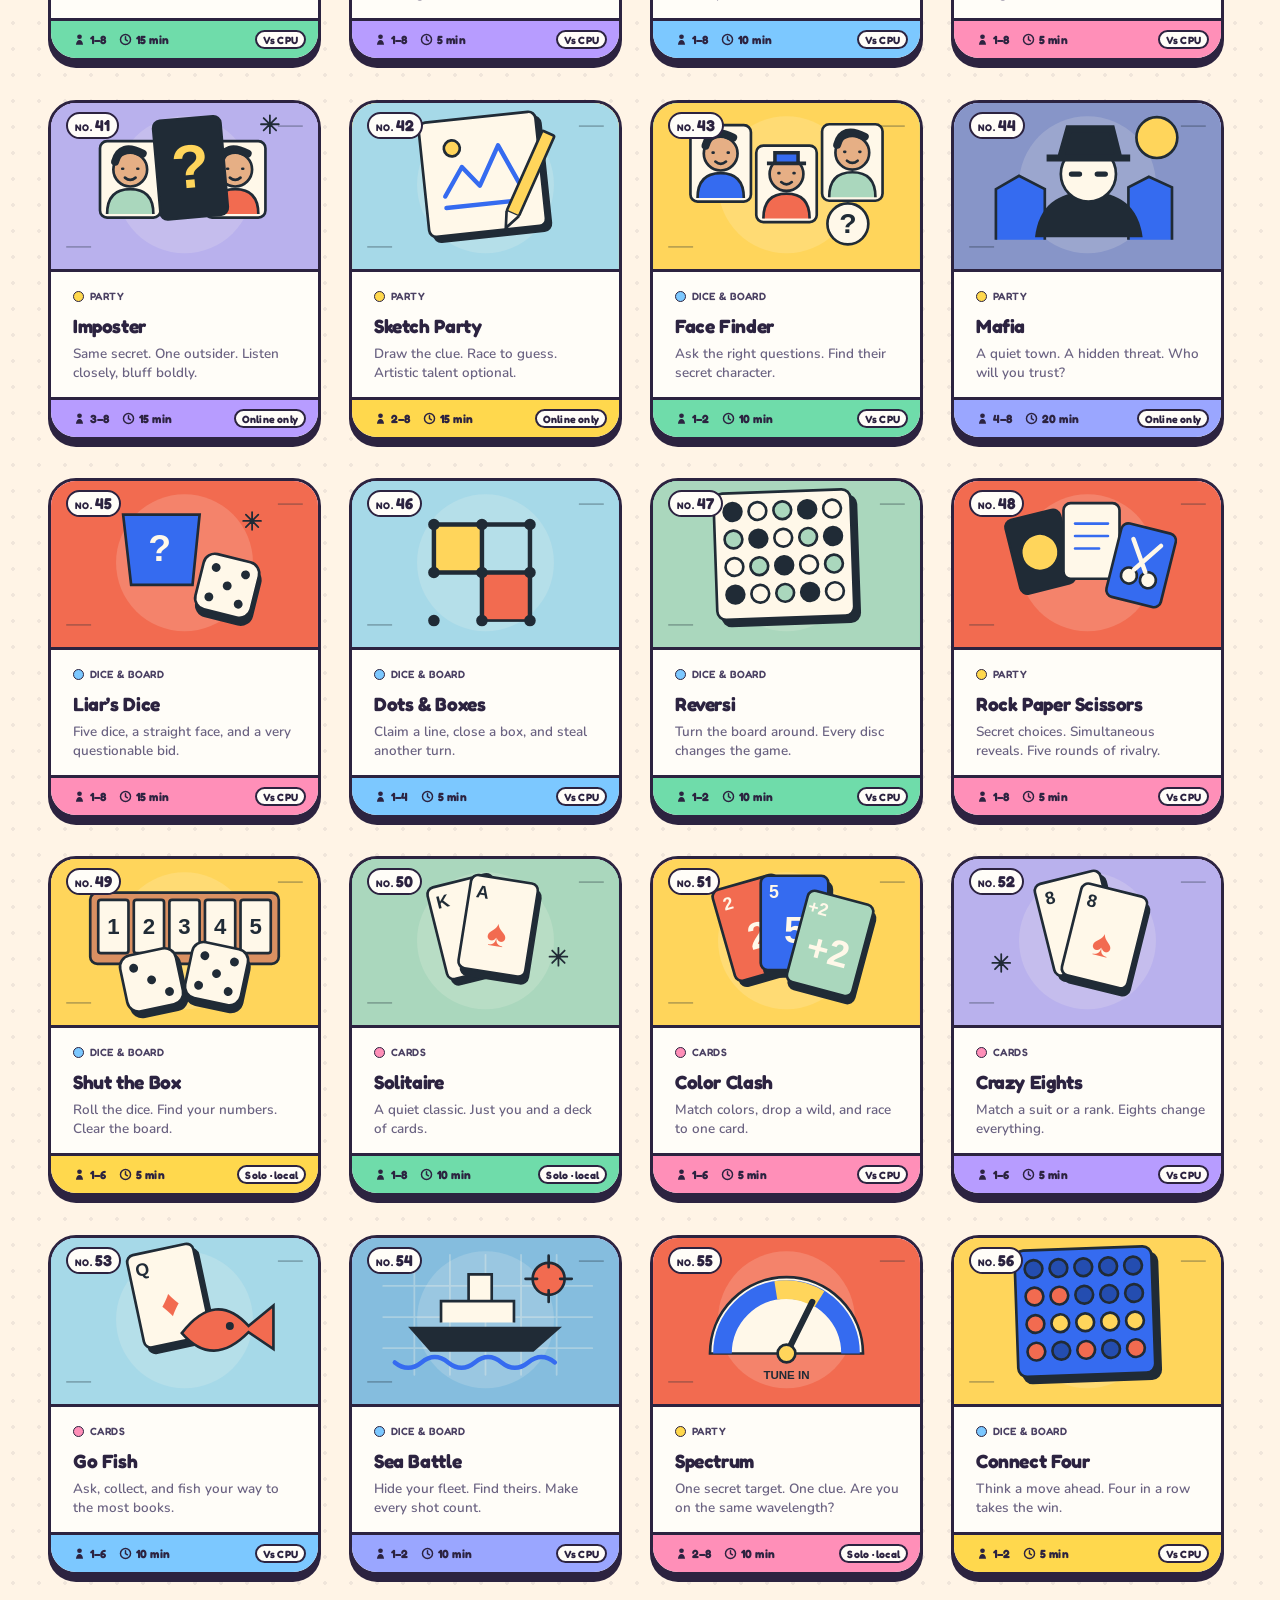
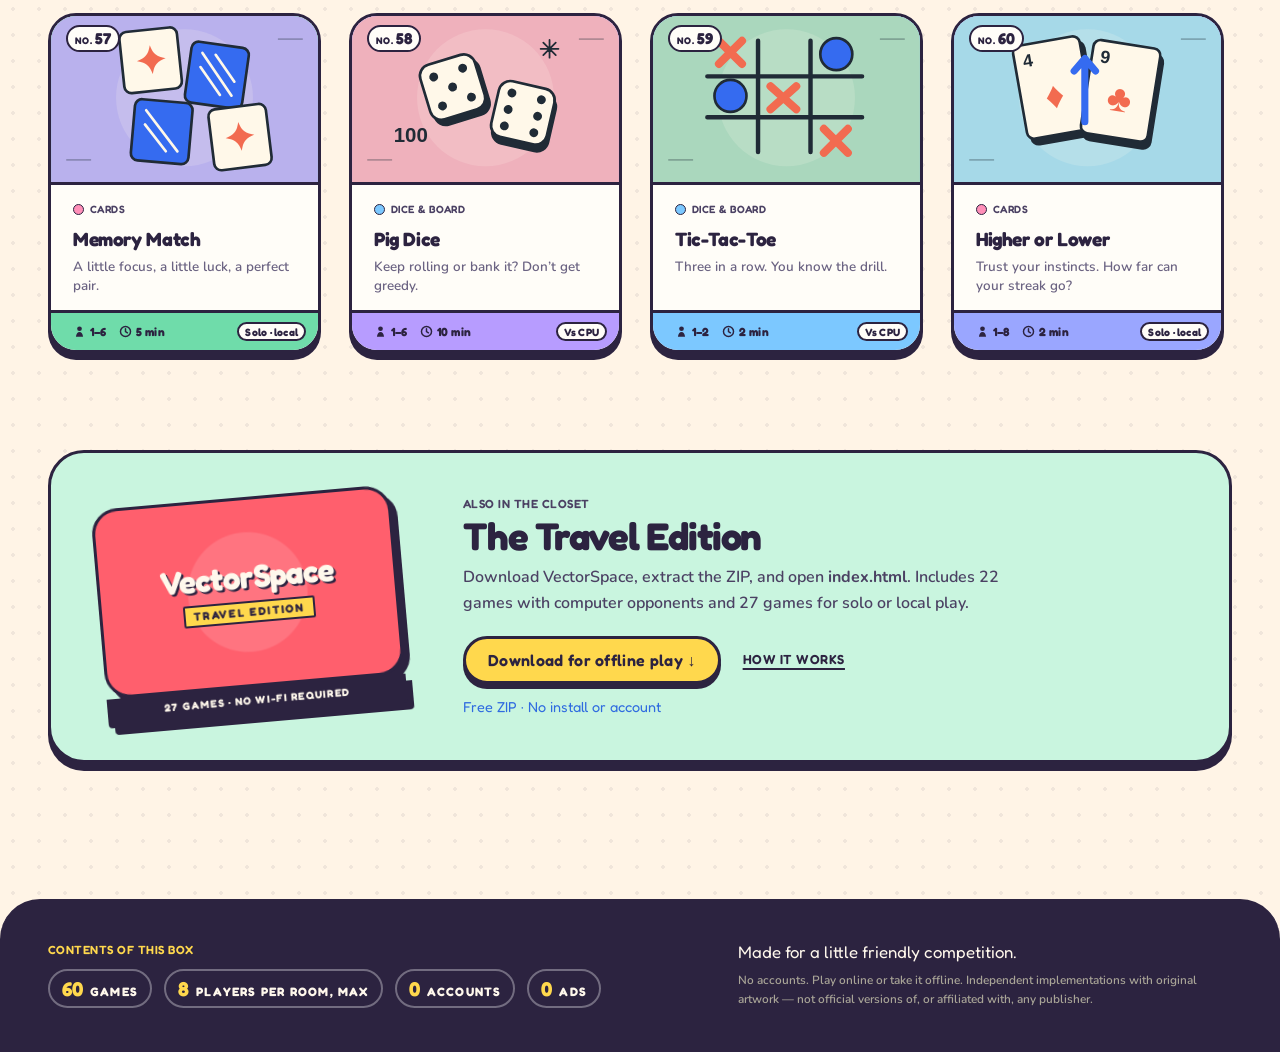
==== commit e51e4a02: "Arcade Night: 10 new multiplayer games + Toybox cartoon redesign" ====
--- a/game-night/index.html
+++ b/game-night/index.html
@@ -3,10 +3,10 @@
   <head>
     <meta charset="UTF-8" />
     <meta name="viewport" content="width=device-width, initial-scale=1" />
-    <meta name="theme-color" content="#efe5cf" />
+    <meta name="theme-color" content="#fff4e6" />
     <meta
       name="description"
-      content="Fifty free card, dice, board and party games — including twenty online party games. Create an online room, share a code, and play with friends — or enjoy the solo classics."
+      content="Sixty free card, dice, board and party games — including thirty online party and arcade games. Create an online room, share a code, and play with friends — or enjoy the solo classics."
     />
     <title>VectorSpace — Your space to play.</title>
     <link rel="icon" href="favicon.svg" type="image/svg+xml" />
@@ -15,17 +15,22 @@
     <link rel="stylesheet" href="party-pack.css" />
     <link rel="stylesheet" href="party-night.css" />
     <link rel="stylesheet" href="closet.css" />
+    <link rel="preconnect" href="https://fonts.googleapis.com" />
+    <link rel="preconnect" href="https://fonts.gstatic.com" crossorigin />
+    <link rel="stylesheet" href="https://fonts.googleapis.com/css2?family=Fredoka:wght@500;600;700&amp;family=Nunito:wght@600;700;800&amp;display=swap" />
+    <link rel="stylesheet" href="cartoon.css?v=toybox-1" />
+    <link rel="stylesheet" href="arcade.css?v=toybox-1" />
     <script src="shared.js" defer></script>
     <script src="card-games.js" defer></script>
     <script src="board-games.js" defer></script>
     <script src="party-games.js" defer></script>
     <script src="party-config.js?v=party-1" defer></script>
     <script src="party-transport.js?v=party-1" defer></script>
-    <script src="online-core.js?v=party-1" defer></script>
+    <script src="online-core.js?v=arcade-1" defer></script>
     <script src="online-cards.js" defer></script>
     <script src="online-boards.js" defer></script>
-    <script src="online-extras.js" defer></script>
-    <script src="online-competitive.js" defer></script>
+    <script src="online-extras.js?v=arcade-1" defer></script>
+    <script src="online-competitive.js?v=arcade-1" defer></script>
     <script src="online-deduction.js" defer></script>
     <script src="online-creative.js" defer></script>
     <script src="cpu-games.js" defer></script>
@@ -33,10 +38,14 @@
     <script src="party-pack.js" defer></script>
     <script src="party-night-data.js" defer></script>
     <script src="party-night.js" defer></script>
-    <script src="online-ui.js?v=party-1" defer></script>
+    <script src="room-arcade.js?v=arcade-1" defer></script>
+    <script src="room-arcade2.js?v=arcade-1" defer></script>
+    <script src="room-arcade3.js?v=arcade-1" defer></script>
+    <script src="room-arcade4.js?v=arcade-1" defer></script>
+    <script src="online-ui.js?v=arcade-1" defer></script>
     <script src="remaster.js" defer></script>
     <script src="polish.js" defer></script>
-    <script src="app.js?v=party-1" defer></script>
+    <script src="app.js?v=arcade-1" defer></script>
   </head>
   <body>
     <header class="site-header">
--- a/game-night/cartoon.css
+++ b/game-night/cartoon.css
@@ -0,0 +1,323 @@
+/* ==========================================================================
+   VectorSpace — "Toybox" (playful cartoon theme)
+   Loaded after closet.css. Chunky outlines, squishy rounded shapes, bright
+   pastels and bouncy motion. Layout comes from closet.css; this file restyles.
+   ========================================================================== */
+
+:root {
+  --ink: #2c2340;            /* soft grape-black outline */
+  --ink-soft: #4b4163;
+  --muted: #6b6382;
+  --board: #fff4e6;          /* page: vanilla */
+  --board-deep: #ffe7cc;
+  --stock: #fffdf8;          /* panels: marshmallow */
+  --cream: #fff8ec;
+  --pink: #ff8fb8;
+  --pink-soft: #ffd3e4;
+  --lemon: #ffd84d;
+  --mint: #6fdcaa;
+  --mint-soft: #c9f5df;
+  --sky: #7cc8ff;
+  --sky-soft: #d4ecff;
+  --lilac: #b79cff;
+  --lilac-soft: #e6dcff;
+  --peach: #ffad7a;
+  --red: #ff5f6d;
+  --red-ink: #d13a55;
+  --yellow: #ffd84d;
+  --yellow-ink: #8a5b00;
+  --blue: #4d8dff;
+  --blue-ink: #2f6be0;
+  --green: #2fbf7c;
+  --wood: #b79cff;           /* old wooden rims become lilac candy rims */
+  --wood-dark: #8f6bf0;
+  --felt: #7a5cf0;
+  --display: "Fredoka", "Baloo 2", ui-rounded, "Arial Rounded MT Bold", "Varela Round", "Trebuchet MS", sans-serif;
+  --label: "Fredoka", ui-rounded, "Arial Rounded MT Bold", "Trebuchet MS", sans-serif;
+  --body: "Nunito", ui-rounded, "Segoe UI", system-ui, -apple-system, Roboto, Arial, sans-serif;
+  --pencil: "Fredoka", ui-rounded, "Comic Neue", "Comic Sans MS", cursive;
+  --hard: 0 5px 0 var(--ink);
+  --chunk: 0 6px 0 var(--ink);
+  --r-lg: 28px;
+  --r-md: 20px;
+  --r-sm: 14px;
+  --boing: cubic-bezier(.34, 1.8, .5, 1);
+  --lift: var(--boing);
+}
+
+body {
+  font-weight: 600;
+  background-color: var(--board);
+  background-image:
+    radial-gradient(circle at 12% 8%, #ffd3e488 0 120px, transparent 121px),
+    radial-gradient(circle at 92% 22%, #d4ecff99 0 160px, transparent 161px),
+    radial-gradient(circle at 80% 78%, #c9f5df88 0 140px, transparent 141px),
+    radial-gradient(circle, #2c234012 1.6px, transparent 2px);
+  background-size: auto, auto, auto, 26px 26px;
+  background-attachment: fixed, fixed, fixed, scroll;
+}
+::selection { background: var(--pink); color: var(--ink); }
+:focus-visible { outline: 4px solid var(--lilac); outline-offset: 3px; border-radius: 10px; }
+
+/* Words: round, friendly, never shouty-condensed */
+.control-label, .eyebrow, .box-cat, .chance-label, .table-kicker,
+.text-link, .text-button { font-family: var(--label); letter-spacing: .04em; font-weight: 600; }
+h1, h2, h3, .room-entry-heading h1, .room-heading h1 { font-family: var(--display); font-weight: 700; letter-spacing: -.01em; }
+
+/* ── Header: a floating candy bar ─────────────────────────────────── */
+.site-header {
+  margin: 12px auto 0; width: var(--page); box-sizing: border-box;
+  background: var(--stock); border: 3px solid var(--ink) !important; border-radius: 999px;
+  box-shadow: var(--chunk); padding-inline: 14px 10px !important;
+  position: relative; z-index: 5;
+}
+.brand { font-family: var(--display); font-weight: 700; }
+.brand-mark { border-radius: 14px !important; background: var(--lilac) !important; border: 3px solid var(--ink) !important; box-shadow: 0 3px 0 var(--ink) !important; }
+.brand:hover .brand-mark { animation: boing .6s var(--boing); }
+.brand-period { color: var(--pink) !important; }
+.header-note { font-family: var(--display) !important; color: var(--ink-soft) !important; font-weight: 500; }
+.header-download, .site-header .sound-toggle {
+  font-family: var(--label) !important; letter-spacing: .03em !important; text-transform: none !important; font-weight: 600 !important;
+  border: 3px solid var(--ink) !important; border-radius: 999px !important; box-shadow: 0 4px 0 var(--ink) !important;
+  background: var(--sky-soft) !important; transition: transform .25s var(--boing), box-shadow .2s;
+}
+.site-header .sound-toggle { background: var(--pink-soft) !important; }
+.header-download:hover, .site-header .sound-toggle:hover { transform: translateY(-3px) rotate(-2deg); box-shadow: 0 7px 0 var(--ink) !important; }
+
+/* ── Buttons: squishy jellybeans ──────────────────────────────────── */
+.game-button, .button {
+  font-family: var(--label); font-weight: 600; letter-spacing: .02em; text-transform: none; font-size: 1rem;
+  background: var(--lemon); border: 3px solid var(--ink); border-radius: 999px;
+  box-shadow: 0 5px 0 var(--ink); min-height: 48px; padding: 0 22px;
+  transition: transform .28s var(--boing), box-shadow .18s, background-color .2s;
+}
+.game-button:hover, .button:hover:not(:disabled) { background: #ffe27a; transform: translateY(-3px) scale(1.03); box-shadow: 0 8px 0 var(--ink); }
+.game-button:active, .button:active:not(:disabled) { transform: translateY(5px) scale(.97); box-shadow: 0 0 0 var(--ink); transition-duration: .06s; }
+.game-button.secondary, .button.secondary { background: var(--stock); box-shadow: 0 5px 0 var(--ink); }
+.game-button.secondary:hover, .button.secondary:hover:not(:disabled) { background: var(--sky-soft); }
+.button.ghost { background: transparent; box-shadow: 0 3px 0 var(--ink); }
+.button.ghost:hover:not(:disabled) { background: var(--lilac-soft); }
+.game-button.small, .button.small { min-height: 38px; padding: 0 16px; font-size: .88rem; box-shadow: 0 4px 0 var(--ink); }
+.button:disabled { opacity: .5; box-shadow: 0 3px 0 var(--ink); }
+
+/* ── Hero: a big squishy toy box instead of a felt table ─────────── */
+.table-top {
+  color: var(--ink);
+  background:
+    radial-gradient(circle at 88% 12%, #ffffff66 0 70px, transparent 71px),
+    radial-gradient(circle at 6% 92%, #ffffff55 0 90px, transparent 91px),
+    linear-gradient(135deg, #c8b6ff 0%, #a8d8ff 52%, #b5f0d2 100%);
+  border: 3px solid var(--ink); border-radius: 40px;
+  box-shadow: 0 10px 0 var(--ink);
+}
+.table-top::before, .table-top::after { opacity: 0 !important; }
+.table-kicker { color: var(--ink) !important; }
+.table-kicker span { background: var(--pink) !important; color: var(--ink) !important; border: 3px solid var(--ink) !important; border-radius: 999px !important; padding: 4px 12px !important; box-shadow: 0 3px 0 var(--ink); }
+.table-top h1 { color: var(--stock) !important; -webkit-text-stroke: 3px var(--ink); paint-order: stroke fill; text-shadow: 0 7px 0 var(--ink) !important; font-weight: 700; letter-spacing: -.01em; }
+.table-top h1 span { color: var(--lemon) !important; -webkit-text-stroke: 3px var(--ink); paint-order: stroke fill; text-shadow: 0 5px 0 var(--ink) !important; display: inline-block; animation: wiggle 3.2s ease-in-out infinite; transform-origin: 20% 60%; }
+.table-lede { color: var(--ink-soft) !important; font-size: 1.08rem; font-weight: 700; }
+.table-actions > .game-button { min-height: 62px; font-size: 1.15rem; background: var(--pink); box-shadow: 0 7px 0 var(--ink); }
+.table-actions > .game-button:hover { background: #ffa6c7; }
+.tile-tray label { color: var(--ink) !important; font-family: var(--label); }
+.tile-tray small { color: var(--ink-soft) !important; font-weight: 700; }
+.tray { background: var(--stock) !important; border: 3px solid var(--ink) !important; border-radius: 22px !important; box-shadow: 0 5px 0 var(--ink) !important; }
+.tray-slots i { border-radius: 12px !important; border: 2px solid var(--ink) !important; background: var(--lilac-soft) !important; }
+.tray-slots i.filled { background: var(--lemon) !important; animation: boing .35s var(--boing); }
+.tray-slots i.next { background: var(--mint-soft) !important; }
+.tray-go { border: 3px solid var(--ink) !important; border-radius: 999px !important; background: var(--mint) !important; color: var(--ink) !important; box-shadow: 0 5px 0 var(--ink) !important; font-family: var(--label) !important; }
+.tray-go:hover { transform: translateY(-2px) rotate(-3deg); }
+.travel-note { color: var(--ink) !important; }
+
+/* Spinner: a candy wheel */
+.spinner { background: var(--stock) !important; border: 3px solid var(--ink) !important; border-radius: 32px !important; box-shadow: 0 8px 0 var(--ink) !important; transform: rotate(-2deg); }
+.spinner-rim { fill: var(--ink); }
+.wedge path { stroke: var(--ink); stroke-width: 1.6; }
+.spinner-hub { background: var(--pink) !important; border: 3px solid var(--ink) !important; font-family: var(--label) !important; box-shadow: 0 5px 0 var(--ink) !important; transition: transform .3s var(--boing); }
+.spinner-hub:hover:not(:disabled) { filter: brightness(1.08) saturate(1.2); }
+.chance-card { border: 3px solid var(--ink); border-radius: 24px; box-shadow: 0 6px 0 var(--ink); outline: 3px dashed #2c234030; outline-offset: -11px; background-image: none; background: var(--stock); }
+.chance-card .chance-label { color: var(--red-ink); }
+
+/* ── Shelf: sticker cards that bounce ─────────────────────────────── */
+.shelf-head h2 { font-weight: 700; }
+.closet .play-style-filters, .closet .filters { gap: 8px !important; border: 0 !important; background: none !important; box-shadow: none !important; flex-wrap: wrap; }
+.closet .play-style-filter, .closet .filter {
+  font-family: var(--label) !important; text-transform: none !important; letter-spacing: .02em !important; font-weight: 600 !important;
+  border: 3px solid var(--ink) !important; border-radius: 999px !important; background: var(--stock) !important; color: var(--ink) !important;
+  box-shadow: 0 4px 0 var(--ink) !important; margin: 0 !important; transition: transform .25s var(--boing), background .2s;
+}
+.closet .play-style-filter:hover, .closet .filter:hover { transform: translateY(-3px) rotate(-1.5deg); }
+.closet .play-style-filter.active, .closet .filter.active { background: var(--lilac) !important; color: var(--ink) !important; transform: translateY(2px); box-shadow: 0 2px 0 var(--ink) !important; }
+.closet .filter[data-cat="cards"].active { background: var(--pink) !important; }
+.closet .filter[data-cat="board"].active { background: var(--sky) !important; }
+.closet .filter[data-cat="party"].active { background: var(--lemon) !important; }
+.closet .browse-bar { border-bottom: 0 !important; }
+.closet .library-search .search-field input { border: 3px solid var(--ink) !important; border-radius: 999px !important; box-shadow: 0 4px 0 var(--ink) !important; background: var(--stock) !important; font-family: var(--body); font-weight: 700; }
+.closet .library-search input:focus { box-shadow: 0 4px 0 var(--ink), 0 0 0 5px var(--lilac-soft) !important; }
+.closet .game-count { font-family: var(--display) !important; color: var(--ink-soft) !important; }
+
+.closet .game-tile {
+  border: 3px solid var(--ink); border-radius: var(--r-lg); overflow: visible; box-shadow: 0 7px 0 var(--ink);
+  animation: pop-in .5s var(--boing) both; animation-delay: calc(min(var(--i, 0), 12) * 35ms);
+  transition: transform .32s var(--boing), box-shadow .2s;
+}
+.closet .game-tile::before, .closet .game-tile::after { display: none !important; }
+.closet .game-tile:nth-child(odd):hover { transform: translateY(-8px) rotate(-1.6deg); box-shadow: 0 13px 0 var(--ink); }
+.closet .game-tile:nth-child(even):hover { transform: translateY(-8px) rotate(1.6deg); box-shadow: 0 13px 0 var(--ink); }
+.closet .game-tile:active { transform: translateY(3px) scale(.98); box-shadow: 0 3px 0 var(--ink); }
+.box-lid { border-bottom: 3px solid var(--ink) !important; border-radius: calc(var(--r-lg) - 3px) calc(var(--r-lg) - 3px) 0 0 !important; }
+.box-side { border-radius: 0 0 calc(var(--r-lg) - 3px) calc(var(--r-lg) - 3px) !important; }
+.closet .filters { padding: 6px 4px 10px !important; margin-bottom: 0 !important; }
+.closet .game-tile:hover .box-art { transform: scale(1.07) rotate(-1deg); }
+.box-art { transition: transform .4s var(--boing) !important; }
+.box-no { border-radius: 999px !important; border: 2px solid var(--ink) !important; background: var(--stock) !important; color: var(--ink) !important; font-family: var(--label) !important; }
+.closet .new-game-badge, .pick-sticker { font-family: var(--display) !important; background: var(--pink) !important; color: var(--ink) !important; border: 3px solid var(--ink) !important; animation: badge-bob 2.4s ease-in-out infinite; }
+.closet .game-tile h2, .closet .game-tile .box-face h2 { font-weight: 700; }
+.box-side { border-top: 3px solid var(--ink) !important; font-family: var(--label) !important; text-transform: none !important; letter-spacing: .02em !important; }
+.side-stamp { border-radius: 999px !important; border: 2px solid var(--ink) !important; font-family: var(--label) !important; letter-spacing: .02em !important; text-transform: none !important; background: var(--stock) !important; }
+.closet .game-tile[data-cat="cards"] { --spine: var(--pink); }
+.closet .game-tile[data-cat="board"] { --spine: var(--sky); }
+.closet .game-tile[data-cat="party"] { --spine: var(--lemon); }
+
+.travel-box, .travel-lid { border-radius: 26px !important; border-width: 3px !important; }
+.travel-edition { border: 3px solid var(--ink) !important; border-radius: 36px !important; background: var(--mint-soft) !important; box-shadow: 0 8px 0 var(--ink) !important; }
+
+/* ── Game page: playmat instead of felt ───────────────────────────── */
+.game-page .back-link, .room-entry .back-link, .room-page .back-link, .room-topbar .back-link {
+  font-family: var(--label); text-transform: none; letter-spacing: .02em; font-weight: 600;
+  display: inline-flex; padding: 8px 16px; border: 3px solid var(--ink); border-radius: 999px; background: var(--stock); box-shadow: 0 4px 0 var(--ink); text-decoration: none;
+  transition: transform .25s var(--boing);
+}
+.game-page .back-link:hover, .room-entry .back-link:hover, .room-page .back-link:hover { transform: translateX(-4px) rotate(-2deg); }
+.lid-art, .lid-cover { border: 3px solid var(--ink) !important; border-radius: var(--r-lg) !important; box-shadow: 0 7px 0 var(--ink) !important; overflow: hidden; }
+.game-heading .box-cat { border-radius: 999px !important; }
+
+.game-surface, .room-stage {
+  --felt-color: #7a5cf0;
+  background:
+    radial-gradient(circle, #ffffff1f 2px, transparent 2.5px) 0 0 / 28px 28px,
+    radial-gradient(120% 90% at 50% 0%, #ffffff2e, transparent 60%),
+    var(--felt-color);
+  border: 3px solid var(--ink); border-radius: 34px;
+  box-shadow: 0 9px 0 var(--ink), inset 0 0 0 7px #ffffff40;
+}
+.game-page[data-felt="green"] .game-surface { --felt-color: #2fb88a; }
+.game-page[data-felt="teal"] .game-surface { --felt-color: #22a8b0; }
+.game-page[data-felt="claret"] .game-surface { --felt-color: #e2557c; }
+.game-page[data-felt="plum"] .game-surface { --felt-color: #8d63e8; }
+.game-page[data-felt="blue"] .game-surface { --felt-color: #3f86f0; }
+.game-page[data-felt="midnight"] .game-surface { --felt-color: #5b5fd6; }
+.game-surface :focus-visible, .room-stage :focus-visible { outline-color: var(--lemon); }
+
+.game-page .rules-panel { border: 3px solid var(--ink) !important; border-radius: var(--r-lg) !important; box-shadow: 0 7px 0 var(--ink) !important; background: var(--stock) !important; }
+.game-page .rules-panel::after { display: none !important; }
+.game-page .rules-panel ol > li::before { border-radius: 999px !important; background: var(--lemon) !important; border: 2px solid var(--ink) !important; color: var(--ink) !important; font-family: var(--display) !important; }
+.score-pad { border: 3px solid var(--ink) !important; border-radius: var(--r-md) !important; box-shadow: 0 5px 0 var(--ink) !important; background: var(--sky-soft) !important; }
+.score-pad li { border-radius: 14px !important; }
+.score-pad li.is-new { animation: boing .6s var(--boing); }
+.cpu-dial { border: 3px solid var(--ink) !important; border-radius: 999px !important; overflow: hidden; box-shadow: 0 4px 0 var(--ink) !important; }
+.cpu-dial button { font-family: var(--label) !important; text-transform: none !important; }
+.cpu-dial button[aria-checked="true"] { background: var(--lilac) !important; color: var(--ink) !important; }
+
+.game-status { border: 3px solid var(--ink) !important; border-radius: 999px !important; font-family: var(--display) !important; font-weight: 600 !important; box-shadow: 0 4px 0 var(--ink); background: var(--stock) !important; color: var(--ink) !important; }
+.game-status.finished { background: var(--lemon) !important; animation: tada .8s var(--boing); }
+.stat { border-radius: 18px !important; border: 3px solid var(--ink) !important; box-shadow: 0 4px 0 var(--ink); }
+.playing-card { border-radius: 14px !important; border-width: 3px !important; box-shadow: 0 4px 0 var(--ink) !important; transition: transform .28s var(--boing) !important; }
+button.playing-card:hover:not(:disabled) { transform: translateY(-8px) rotate(-3deg) !important; }
+
+/* ── Online room entry, join, lobby ───────────────────────────────── */
+.room-entry-heading h1, .room-heading h1 { font-weight: 700; }
+.room-form, .room-code-card, .room-sidebar, .room-lobby, .online-rules, .room-overlay, dialog {
+  border: 3px solid var(--ink) !important; border-radius: 30px !important; box-shadow: 0 8px 0 var(--ink) !important; background: var(--stock) !important;
+}
+#room-create { background: linear-gradient(160deg, var(--pink-soft), var(--stock) 70%) !important; }
+#room-join { background: linear-gradient(160deg, var(--sky-soft), var(--stock) 70%) !important; }
+.room-form-icon { border: 3px solid var(--ink) !important; border-radius: 22px !important; box-shadow: 0 4px 0 var(--ink) !important; background: var(--lemon) !important; animation: badge-bob 3s ease-in-out infinite; }
+#room-join .room-form-icon { background: var(--mint) !important; animation-delay: -1.5s; }
+.room-form input, .room-code-card input, .room-invite-link { border: 3px solid var(--ink) !important; border-radius: 18px !important; background: #fff !important; font-family: var(--body) !important; font-weight: 700 !important; box-shadow: inset 0 3px 0 #2c234014; }
+.room-form input:focus { box-shadow: 0 0 0 5px var(--lilac-soft) !important; }
+.room-form .room-code-input { background: #fff6cc !important; font-family: var(--display) !important; letter-spacing: .3em !important; }
+.room-code { background: var(--lilac) !important; border: 3px solid var(--ink) !important; border-radius: 22px !important; box-shadow: 0 5px 0 var(--ink) !important; }
+.room-code b { font-family: var(--display) !important; border: 3px solid var(--ink) !important; border-radius: 14px !important; background: var(--stock) !important; box-shadow: 0 4px 0 var(--ink) !important; transition: transform .3s var(--boing); }
+.room-code:hover b { transform: translateY(-4px) rotate(-6deg) !important; }
+.room-code:hover b:nth-child(even) { transform: translateY(-4px) rotate(6deg) !important; }
+.room-code-card > span, .room-code-card label { color: var(--ink-soft) !important; }
+.room-code-card .button { background: var(--pink); }
+.room-pill { font-family: var(--label) !important; text-transform: none !important; letter-spacing: .02em !important; border: 3px solid var(--ink) !important; box-shadow: 0 3px 0 var(--ink); background: var(--mint-soft) !important; }
+.player-avatar { border: 3px solid var(--ink) !important; font-family: var(--display) !important; box-shadow: 0 3px 0 var(--ink); }
+.player-avatar.avatar-0 { background: var(--pink) !important; color: var(--ink) !important; }
+.player-avatar.avatar-1 { background: var(--lemon) !important; color: var(--ink) !important; }
+.player-avatar.avatar-2 { background: var(--sky) !important; color: var(--ink) !important; }
+.player-avatar.avatar-3 { background: var(--mint) !important; color: var(--ink) !important; }
+.player-avatar.avatar-4 { background: var(--lilac) !important; color: var(--ink) !important; }
+.player-avatar.avatar-5 { background: var(--peach) !important; color: var(--ink) !important; }
+.room-scoreboard { border: 3px solid var(--ink) !important; border-radius: 20px !important; background: var(--lemon) !important; box-shadow: 0 4px 0 var(--ink); }
+.room-notice { border: 3px solid var(--ink) !important; border-radius: 18px !important; }
+.connection-help { border-radius: 18px !important; }
+
+/* Game picker: bubbly chips grouped into a scrollable toy drawer */
+.online-game-picker { gap: 10px !important; }
+.online-game-option {
+  border: 3px solid var(--ink) !important; border-radius: 20px !important; box-shadow: 0 4px 0 var(--ink) !important; background: #fff !important;
+  transition: transform .28s var(--boing), box-shadow .2s, background .2s !important;
+}
+.online-game-option:hover:not(:disabled) { transform: translateY(-4px) rotate(-1deg) !important; box-shadow: 0 8px 0 var(--ink) !important; background: var(--sky-soft) !important; }
+.online-game-option.selected { background: var(--lemon) !important; transform: scale(1.02); animation: boing .5s var(--boing); }
+.online-game-option:disabled { box-shadow: 0 2px 0 #2c234055 !important; border-color: #2c234055 !important; }
+.online-game-symbol, .online-game-symbol img { border-radius: 12px !important; }
+.online-game-option strong { font-family: var(--display) !important; font-weight: 600 !important; }
+.online-game-option small { font-family: var(--label) !important; text-transform: none !important; letter-spacing: .01em !important; }
+.room-controls { border: 3px solid var(--ink) !important; border-radius: 24px !important; background: var(--mint-soft) !important; box-shadow: 0 5px 0 var(--ink); }
+
+/* ── Party Night mats inside a room ───────────────────────────────── */
+.pn-game { border: 3px solid var(--ink); border-radius: 28px; box-shadow: 0 7px 0 #2c2340b3; background-image: none; background: var(--stock); }
+.pn-game .game-status { border-radius: 18px !important; }
+.pn-h { font-weight: 700; }
+.pn-round { font-family: var(--label); text-transform: none; letter-spacing: .03em; border-radius: 999px; padding: 5px 14px; background: var(--lilac); color: var(--ink); border: 3px solid var(--ink); transform: rotate(-2deg); }
+.pn-scores li { border-width: 3px; box-shadow: 0 4px 0 var(--ink); transition: transform .3s var(--boing); }
+.pn-scores li.is-turn { background: var(--lemon); transform: translateY(-3px) rotate(-1.5deg); }
+.pn-scores li.is-winner { background: var(--mint); animation: badge-bob 1.6s ease-in-out infinite; }
+.pn-pawn { border-width: 3px !important; }
+.pn-prompt { border: 3px solid var(--ink) !important; border-radius: 24px !important; box-shadow: 0 5px 0 var(--ink) !important; }
+.pn-field input, .pn-field select { border: 3px solid var(--ink) !important; border-radius: 16px !important; font-family: var(--body); font-weight: 700; }
+.pn-option { border: 3px solid var(--ink) !important; border-radius: 20px !important; box-shadow: 0 4px 0 var(--ink) !important; }
+button.pn-option { transition: transform .28s var(--boing), box-shadow .2s !important; }
+button.pn-option:hover:not(:disabled) { transform: translateY(-4px) rotate(-1deg) !important; box-shadow: 0 8px 0 var(--ink) !important; }
+.pn-option.is-picked { background: var(--lemon) !important; }
+.pn-option.is-real { background: var(--mint) !important; }
+.pn-letter { border-radius: 999px !important; }
+.pn-final { border: 3px solid var(--ink) !important; border-radius: 26px !important; background: var(--lemon) !important; box-shadow: 0 6px 0 var(--ink) !important; animation: tada .9s var(--boing); }
+.pn-final li { border-radius: 16px !important; }
+.pn-force summary { font-family: var(--label); }
+.pn-canvas { border: 3px solid var(--ink) !important; border-radius: 22px !important; }
+
+/* ── Footer ───────────────────────────────────────────────────────── */
+footer.box-bottom { background: var(--ink) !important; border-radius: 40px 40px 0 0; margin-top: 64px; }
+.box-bottom li { border-radius: 999px !important; border: 2px solid #ffffff55 !important; }
+.box-bottom li b { color: var(--lemon) !important; font-family: var(--display) !important; }
+.box-bottom .made { font-family: var(--display) !important; }
+.gn-toast { border: 3px solid var(--ink) !important; border-radius: 999px !important; box-shadow: 0 5px 0 var(--ink) !important; background: var(--lemon) !important; color: var(--ink) !important; font-family: var(--label) !important; animation: pop-in .4s var(--boing); }
+
+/* ── Motion ───────────────────────────────────────────────────────── */
+@keyframes boing { 0% { transform: scale(1); } 30% { transform: scale(1.18, .86); } 55% { transform: scale(.92, 1.1); } 75% { transform: scale(1.04, .97); } 100% { transform: scale(1); } }
+@keyframes pop-in { from { opacity: 0; transform: translateY(24px) scale(.86) rotate(-2deg); } to { opacity: 1; transform: none; } }
+@keyframes wiggle { 0%, 100% { transform: rotate(-2deg); } 50% { transform: rotate(2deg) translateY(-2px); } }
+@keyframes badge-bob { 0%, 100% { transform: translateY(0) rotate(-4deg); } 50% { transform: translateY(-4px) rotate(4deg); } }
+@keyframes tada { 0% { transform: scale(.9); } 40% { transform: scale(1.06) rotate(-1.5deg); } 70% { transform: scale(.98) rotate(1deg); } 100% { transform: none; } }
+
+@media (max-width: 720px) {
+  .site-header { border-radius: 26px; margin-top: 8px; padding-inline: 10px 12px !important; gap: 8px; }
+  .brand { font-size: 1.15rem; }
+  .table-top { border-radius: 30px; }
+  .table-top h1 { -webkit-text-stroke-width: 2px; text-shadow: 0 4px 0 var(--ink) !important; }
+  .game-surface, .room-stage { border-radius: 24px; box-shadow: 0 6px 0 var(--ink), inset 0 0 0 5px #ffffff40; }
+  .closet .game-tile { border-radius: 22px; }
+}
+@media (prefers-reduced-motion: reduce) {
+  *, *::before, *::after { animation: none !important; transition-duration: .01ms !important; }
+}
+
+/* Lobby game picker groups */
+.online-game-group { grid-column: 1 / -1; margin: 14px 0 2px; font: 700 1.15rem/1.2 var(--display); display: flex; align-items: center; gap: 8px; }
+.online-game-group:first-child { margin-top: 0; }
+.online-game-group small { padding: 2px 10px; font: 600 .75rem/1.4 var(--label); background: var(--pink); border: 2px solid var(--ink); border-radius: 999px; animation: badge-bob 2.4s ease-in-out infinite; }
+.room-lobby .room-controls { position: sticky; bottom: 12px; z-index: 3; }
--- a/game-night/arcade.css
+++ b/game-night/arcade.css
@@ -0,0 +1,161 @@
+/* ==========================================================================
+   Arcade Night — styles for the ten newest online games (ax-* classes).
+   Sits on the Party Night mat (pn-game) and the Toybox theme tokens.
+   ========================================================================== */
+
+.ax-game { --ax-r: 22px; }
+.ax-game .ax-big { font: 700 clamp(2.2rem, 8vw, 4.2rem)/1 var(--display); letter-spacing: -.01em; }
+.ax-countdown { font-variant-numeric: tabular-nums; font-weight: 800; }
+.ax-timer { justify-self: end; display: inline-flex; align-items: center; gap: 6px; padding: 6px 14px; font: 700 1rem/1 var(--display); background: var(--lemon); border: 3px solid var(--ink); border-radius: 999px; box-shadow: 0 3px 0 var(--ink); }
+.ax-log { margin: 0; padding: 12px 16px; list-style: none; display: grid; gap: 4px; font-size: .9rem; color: var(--ink-soft); background: #fff; border: 3px dashed #2c234033; border-radius: 18px; }
+.ax-log li:first-child { color: var(--ink); font-weight: 800; }
+.ax-moves, .ax-actions { display: flex; flex-wrap: wrap; gap: 10px; align-items: center; }
+.ax-dot { display: inline-block; width: 12px; height: 12px; border-radius: 50%; border: 2px solid var(--ink); vertical-align: -1px; }
+.ax-bigbtn { min-height: 64px !important; padding: 0 34px !important; font-size: 1.35rem !important; background: var(--pink) !important; animation: badge-bob 2s ease-in-out infinite; }
+
+/* Reflex pad (Quick Draw) */
+.ax-pad { display: grid; place-items: center; gap: 6px; width: 100%; min-height: clamp(200px, 42vw, 300px); padding: 20px; color: var(--ink); font: inherit; cursor: pointer; border: 4px solid var(--ink); border-radius: 36px; box-shadow: 0 9px 0 var(--ink); transition: transform .12s, box-shadow .12s, background .15s; -webkit-tap-highlight-color: transparent; touch-action: manipulation; }
+.ax-pad span { font: 700 clamp(2.6rem, 10vw, 5rem)/1 var(--display); }
+.ax-pad small { font: 700 .95rem/1 var(--label); letter-spacing: .06em; }
+.ax-pad.is-wait { background: repeating-linear-gradient(45deg, #ff8fa3 0 26px, #ff7b93 26px 52px); }
+.ax-pad.is-go { background: #5ce0a0; animation: go-flash .35s var(--boing); }
+.ax-pad:active:not(:disabled) { transform: translateY(8px); box-shadow: 0 1px 0 var(--ink); }
+.ax-pad:disabled { cursor: default; opacity: .75; }
+.ax-pad.is-done.is-go { opacity: .6; }
+@keyframes go-flash { from { transform: scale(.94); } to { transform: none; } }
+
+.ax-results { display: grid; grid-template-columns: repeat(auto-fill, minmax(140px, 1fr)); gap: 10px; }
+.ax-result { display: grid; gap: 2px; padding: 12px 14px; background: #fff; border: 3px solid var(--ink); border-radius: 18px; box-shadow: 0 4px 0 var(--ink); }
+.ax-result span { color: var(--ink-soft); font-size: .88rem; }
+.ax-result b { font: 700 1.5rem/1 var(--display); }
+.ax-result.is-good { background: var(--mint-soft); animation: boing .5s var(--boing); }
+.ax-result.is-bad { background: var(--pink-soft); }
+
+/* Big centre stage (Color Rush / Hot Potato) */
+.ax-stage { display: grid; place-items: center; gap: 8px; min-height: 170px; padding: 20px; text-align: center; background: #fff; border: 4px solid var(--ink); border-radius: 32px; box-shadow: 0 7px 0 var(--ink); }
+.ax-stage small { font-weight: 800; color: var(--ink-soft); }
+.ax-stage.is-ready { background: var(--lilac-soft); }
+.ax-stage.is-go { animation: go-flash .3s var(--boing); }
+.ax-stage.is-boom { background: radial-gradient(circle, #ffd84d 0 30%, #ff8f5a 31% 60%, #ff5f6d 61%); animation: shake .5s; }
+.ax-word { font: 700 clamp(3rem, 13vw, 6rem)/1 var(--display); -webkit-text-stroke: 2px var(--ink); paint-order: stroke fill; }
+.ax-swatches { display: grid; grid-template-columns: repeat(auto-fit, minmax(110px, 1fr)); gap: 12px; }
+.ax-swatch { min-height: 72px; font: 700 1.05rem/1 var(--display); color: #fff; text-shadow: 0 2px 0 #2c234099; background: var(--sw); border: 3px solid var(--ink); border-radius: 22px; box-shadow: 0 5px 0 var(--ink); cursor: pointer; transition: transform .2s var(--boing); text-transform: capitalize; }
+.ax-swatch:hover:not(:disabled) { transform: translateY(-4px) scale(1.04); }
+.ax-swatch:active:not(:disabled) { transform: translateY(4px); box-shadow: 0 1px 0 var(--ink); }
+.ax-swatch:disabled { opacity: .55; cursor: default; }
+.ax-swatch.is-right { opacity: 1; outline: 5px solid var(--lemon); }
+
+.ax-bomb { display: flex; align-items: center; justify-content: center; gap: 14px; padding: 18px; font: 700 1.2rem/1.2 var(--display); background: #fff; border: 4px solid var(--ink); border-radius: 30px; box-shadow: 0 6px 0 var(--ink); }
+.ax-bomb-icon { font-size: 3rem; display: inline-block; animation: tick-tock .9s ease-in-out infinite; }
+.ax-bomb.heat-2 .ax-bomb-icon { animation-duration: .55s; }
+.ax-bomb.heat-3 .ax-bomb-icon, .ax-bomb.heat-4 .ax-bomb-icon { animation-duration: .3s; }
+.ax-bomb.heat-3, .ax-bomb.heat-4 { background: #ffe1d0; }
+.ax-bomb.is-mine { background: var(--pink-soft); animation: shake .4s infinite; }
+.ax-icons { display: grid; grid-template-columns: repeat(auto-fit, minmax(64px, 1fr)); gap: 10px; }
+.ax-icon { min-height: 70px; font-size: 2rem; background: #fff; border: 3px solid var(--ink); border-radius: 20px; box-shadow: 0 4px 0 var(--ink); cursor: pointer; transition: transform .2s var(--boing); }
+.ax-icon:hover:not(:disabled) { transform: translateY(-4px) rotate(-4deg); background: var(--lemon); }
+.ax-icon:disabled { opacity: .45; }
+@keyframes tick-tock { 0%, 100% { transform: rotate(-12deg); } 50% { transform: rotate(12deg) scale(1.08); } }
+@keyframes shake { 0%, 100% { transform: translateX(0); } 25% { transform: translateX(-4px) rotate(-1deg); } 75% { transform: translateX(4px) rotate(1deg); } }
+
+/* Drawing games */
+.ax-pad-tools { display: flex; flex-wrap: wrap; gap: 10px; align-items: center; }
+.ax-tool { display: inline-flex; align-items: center; gap: 8px; padding: 6px 12px; font: 600 .9rem/1 var(--label); background: #fff; border: 3px solid var(--ink); border-radius: 999px; }
+.ax-tool select { font: 700 .9rem var(--body); border: 2px solid var(--ink); border-radius: 10px; padding: 3px 6px; background: var(--lemon); }
+.ax-tool input[type="range"] { width: 110px; accent-color: var(--lilac); }
+.ax-canvas { display: block; width: 100%; height: auto; aspect-ratio: 5 / 3; background: #fff; touch-action: none; cursor: crosshair; box-shadow: 0 6px 0 var(--ink); }
+.ax-drawing { display: block; width: 100%; height: auto; border: 3px solid var(--ink); border-radius: 18px; background: #fff; }
+.ax-gallery-one { max-width: 640px; }
+.ax-book { display: grid; gap: 14px; }
+.ax-page { display: grid; gap: 8px; padding: 14px; background: #fff; border: 3px solid var(--ink); border-radius: 24px; box-shadow: 0 5px 0 var(--ink); animation: pop-in .45s var(--boing) both; }
+.ax-page:nth-child(odd) { transform: rotate(-.6deg); }
+.ax-page:nth-child(even) { transform: rotate(.6deg); }
+.ax-page-write { background: var(--lemon); }
+.ax-page-guess { background: var(--sky-soft); }
+.ax-quote { margin: 0; font: 600 clamp(1.2rem, 4vw, 1.7rem)/1.2 var(--display); }
+.ax-heart { justify-self: start; padding: 6px 14px; font: 700 1rem/1 var(--display); color: var(--ink); background: #fff; border: 3px solid var(--ink); border-radius: 999px; box-shadow: 0 3px 0 var(--ink); cursor: pointer; transition: transform .25s var(--boing); }
+.ax-heart:hover:not(:disabled) { transform: scale(1.12) rotate(-6deg); }
+.ax-heart.is-on { background: var(--pink); animation: boing .5s var(--boing); }
+.ax-heart:disabled { opacity: .55; cursor: default; }
+.ax-gallery { display: grid; grid-template-columns: repeat(auto-fill, minmax(min(100%, 230px), 1fr)); gap: 14px; }
+.ax-frame { display: grid; gap: 8px; padding: 12px; color: var(--ink); font: inherit; text-align: left; background: #f4c27a; border: 3px solid var(--ink); border-radius: 22px; box-shadow: 0 5px 0 var(--ink), inset 0 0 0 6px #d9984a; }
+button.ax-frame { cursor: pointer; transition: transform .25s var(--boing); }
+button.ax-frame:hover:not(:disabled) { transform: translateY(-5px) rotate(-1.2deg); }
+.ax-frame.is-picked { background: var(--lemon); outline: 5px solid var(--pink); }
+.ax-frame:disabled { cursor: default; }
+.ax-frame strong { font-family: var(--display); }
+
+/* Wolf Pack */
+.ax-night { display: grid; grid-template-columns: auto 1fr; gap: 16px; align-items: center; padding: 16px; color: #fff; background: radial-gradient(circle at 85% 20%, #fff6b0 0 18px, transparent 19px), linear-gradient(160deg, #3c2f7a, #5c4bc4); border: 3px solid var(--ink); border-radius: 28px; box-shadow: 0 6px 0 var(--ink); }
+.ax-night p { margin: 0; font-weight: 700; }
+.ax-rolecard { display: grid; justify-items: center; gap: 2px; min-width: 120px; padding: 14px 12px; color: var(--ink); background: var(--stock); border: 3px solid var(--ink); border-radius: 20px; box-shadow: 0 5px 0 var(--ink); animation: flip-in .6s var(--boing) both; }
+.ax-rolecard strong { font: 700 1.15rem/1.1 var(--display); }
+.ax-rolecard small { font-weight: 800; color: var(--ink-soft); }
+.ax-role-icon { font-size: 2.6rem; line-height: 1.1; }
+.ax-rolecard.ax-role-werewolf { background: #ffd0d6; }
+.ax-role { display: inline-flex; align-items: center; gap: 4px; padding: 3px 10px; font: 600 .85rem/1.2 var(--label); background: #fff; border: 2px solid var(--ink); border-radius: 999px; white-space: nowrap; }
+.ax-role-werewolf { background: #ffd0d6; }
+.ax-memory { display: grid; gap: 4px; padding: 14px 16px; background: var(--lilac-soft); border: 3px solid var(--ink); border-radius: 22px; }
+.ax-memory p { margin: 0; font-weight: 700; }
+.ax-swap { align-items: end; }
+.ax-reveal-grid { display: grid; grid-template-columns: repeat(auto-fill, minmax(150px, 1fr)); gap: 10px; }
+.ax-reveal-card { display: grid; justify-items: start; gap: 4px; padding: 12px; background: #fff; border: 3px solid var(--ink); border-radius: 20px; box-shadow: 0 4px 0 var(--ink); animation: pop-in .4s var(--boing) both; }
+.ax-reveal-card small { color: var(--ink-soft); font-size: .8rem; }
+.ax-reveal-card.is-win { background: var(--mint-soft); }
+.ax-reveal-card.is-out { background: var(--pink-soft); }
+.ax-reveal-card.is-out strong { text-decoration: line-through 3px var(--red); }
+@keyframes flip-in { from { transform: rotateY(90deg) scale(.8); } to { transform: none; } }
+
+/* Bluff Court and Chip Showdown seats */
+.ax-courts, .ax-hands { display: grid; grid-template-columns: repeat(auto-fill, minmax(min(100%, 200px), 1fr)); gap: 10px; }
+.ax-seat { display: grid; grid-template-columns: auto 1fr auto; align-items: center; gap: 6px 8px; padding: 10px 12px; background: #fff; border: 3px solid var(--ink); border-radius: 20px; box-shadow: 0 4px 0 var(--ink); transition: transform .3s var(--boing); }
+.ax-seat strong { overflow: hidden; text-overflow: ellipsis; white-space: nowrap; font-family: var(--display); }
+.ax-seat .ax-hand { grid-column: 1 / -1; }
+.ax-seat.is-turn { background: var(--lemon); transform: translateY(-3px) rotate(-.8deg); }
+.ax-seat.is-me { outline: 4px solid var(--lilac); outline-offset: 2px; }
+.ax-seat.is-out { opacity: .55; }
+.ax-seat.is-win { background: var(--mint-soft); animation: boing .6s var(--boing); }
+.ax-coins { font: 700 .95rem/1 var(--display); }
+.ax-hand { display: flex; flex-wrap: wrap; gap: 6px; }
+.ax-court { display: grid; justify-items: center; align-content: start; gap: 2px; min-width: 76px; flex: 1 1 76px; padding: 8px 6px; font: 600 .82rem/1.15 var(--label); text-align: center; background: var(--stock); border: 3px solid var(--ink); border-radius: 16px; box-shadow: 0 3px 0 var(--ink); }
+.ax-court b { font-size: 1.5rem; line-height: 1.1; }
+.ax-court small { font: 700 .7rem/1.2 var(--body); color: var(--ink-soft); }
+.ax-court.is-hidden { color: #fff; background: repeating-linear-gradient(45deg, #7a5cf0 0 8px, #8d72f4 8px 16px); }
+.ax-court.is-dead { opacity: .5; filter: grayscale(.8); text-decoration: line-through; transform: rotate(-4deg); }
+.ax-court-treasurer { background: #fff1b8; }
+.ax-court-shadow { background: #e3dcff; }
+.ax-court-pirate { background: #cdeeff; }
+.ax-court-diplomat { background: #d6f7e6; }
+.ax-court-guard { background: #ffd9e5; }
+
+.ax-felt { display: grid; justify-items: center; gap: 12px; padding: 18px; background: radial-gradient(ellipse at 50% 40%, #3fcf98, #22a777); border: 4px solid var(--ink); border-radius: 999px / 140px; box-shadow: 0 7px 0 var(--ink), inset 0 0 0 8px #ffffff33; }
+.ax-pot { display: grid; justify-items: center; padding: 6px 18px; font: 600 .95rem/1.2 var(--label); background: var(--lemon); border: 3px solid var(--ink); border-radius: 999px; box-shadow: 0 3px 0 var(--ink); }
+.ax-pot b { font: 700 1.5rem/1 var(--display); }
+.ax-pot small { font: 700 .72rem/1.2 var(--body); color: var(--ink-soft); }
+.ax-board-cards { display: flex; flex-wrap: wrap; justify-content: center; gap: 6px; }
+.ax-game .playing-card { width: 54px !important; height: 76px !important; min-width: 0 !important; font-size: .9rem; pointer-events: none; }
+.ax-hand .playing-card { width: 46px !important; height: 66px !important; }
+.ax-card-slot { width: 54px; height: 76px; border: 3px dashed #ffffffaa; border-radius: 14px; }
+.ax-raise { flex: 1 1 200px; }
+.ax-raise input { width: 100%; accent-color: var(--pink); }
+
+/* Board games */
+.ax-boardwrap { display: grid; justify-items: center; }
+.ax-ludo, .ax-snakes { display: block; width: min(100%, 560px); height: auto; border: 4px solid var(--ink); border-radius: 30px; box-shadow: 0 8px 0 var(--ink); background: #fff; }
+.ax-token.is-movable circle { animation: token-hop .7s ease-in-out infinite; transform-box: fill-box; transform-origin: center; }
+@keyframes token-hop { 50% { transform: translateY(-5px) scale(1.12); } }
+.ax-ladder line { stroke: #b07a3c; stroke-width: 6; stroke-linecap: round; }
+.ax-slide { fill: none; stroke: #ff6fa0; stroke-width: 14; stroke-linecap: round; opacity: .9; }
+.ax-slide-top { fill: #ff6fa0; stroke: var(--ink); stroke-width: 3; }
+.ax-piece { transition: cx .5s var(--boing), cy .5s var(--boing); }
+.ax-dicebar { display: flex; align-items: center; justify-content: center; gap: 14px; font: 700 1.2rem/1.2 var(--display); }
+.ax-die { display: inline-grid; place-items: center; width: 64px; height: 64px; font-size: 3.4rem; line-height: 1; background: #fff; border: 3px solid var(--ink); border-radius: 18px; box-shadow: 0 5px 0 var(--ink); animation: dice-roll .5s var(--boing); }
+@keyframes dice-roll { from { transform: rotate(-200deg) scale(.6); } to { transform: none; } }
+
+@media (max-width: 560px) {
+  .ax-night { grid-template-columns: 1fr; justify-items: center; text-align: center; }
+  .ax-game .playing-card { width: 44px !important; height: 62px !important; }
+  .ax-card-slot { width: 44px; height: 62px; }
+  .ax-die { width: 52px; height: 52px; font-size: 2.7rem; }
+}
+.ax-game { width: 100%; box-sizing: border-box; }
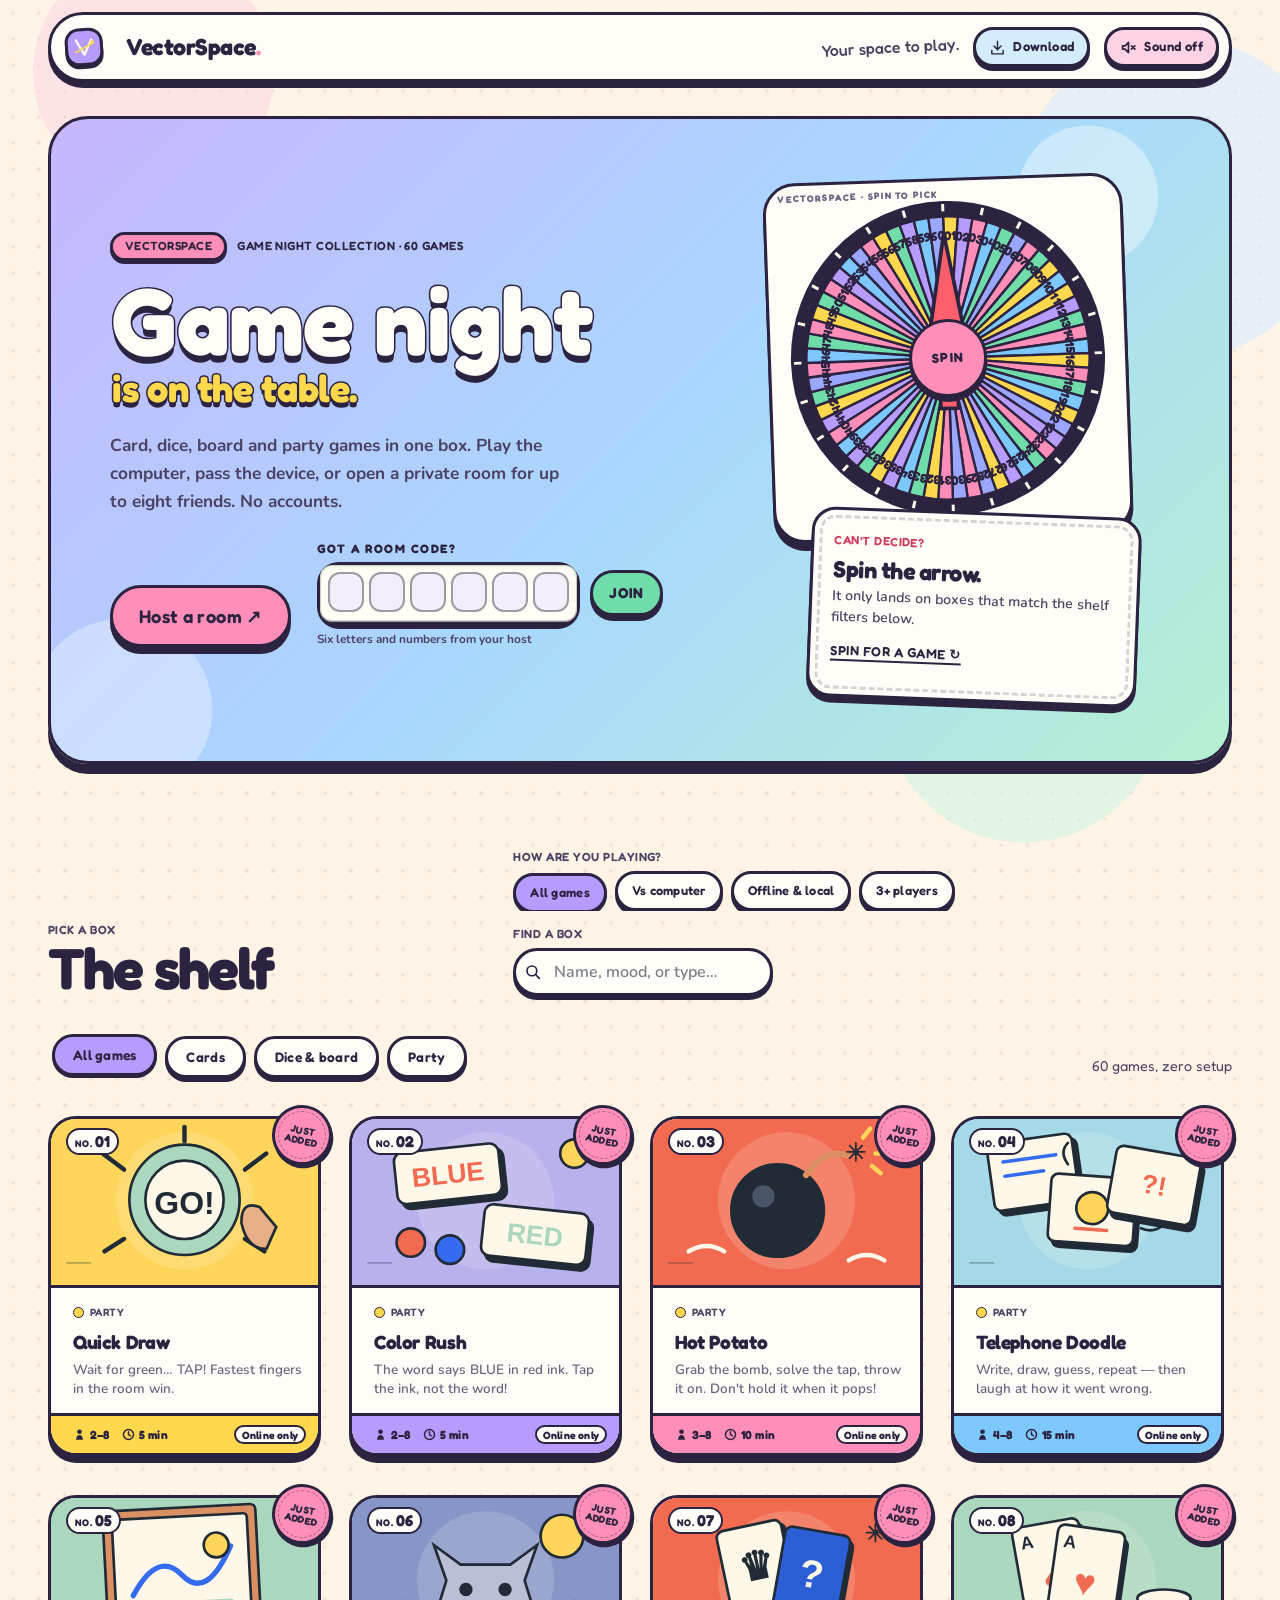
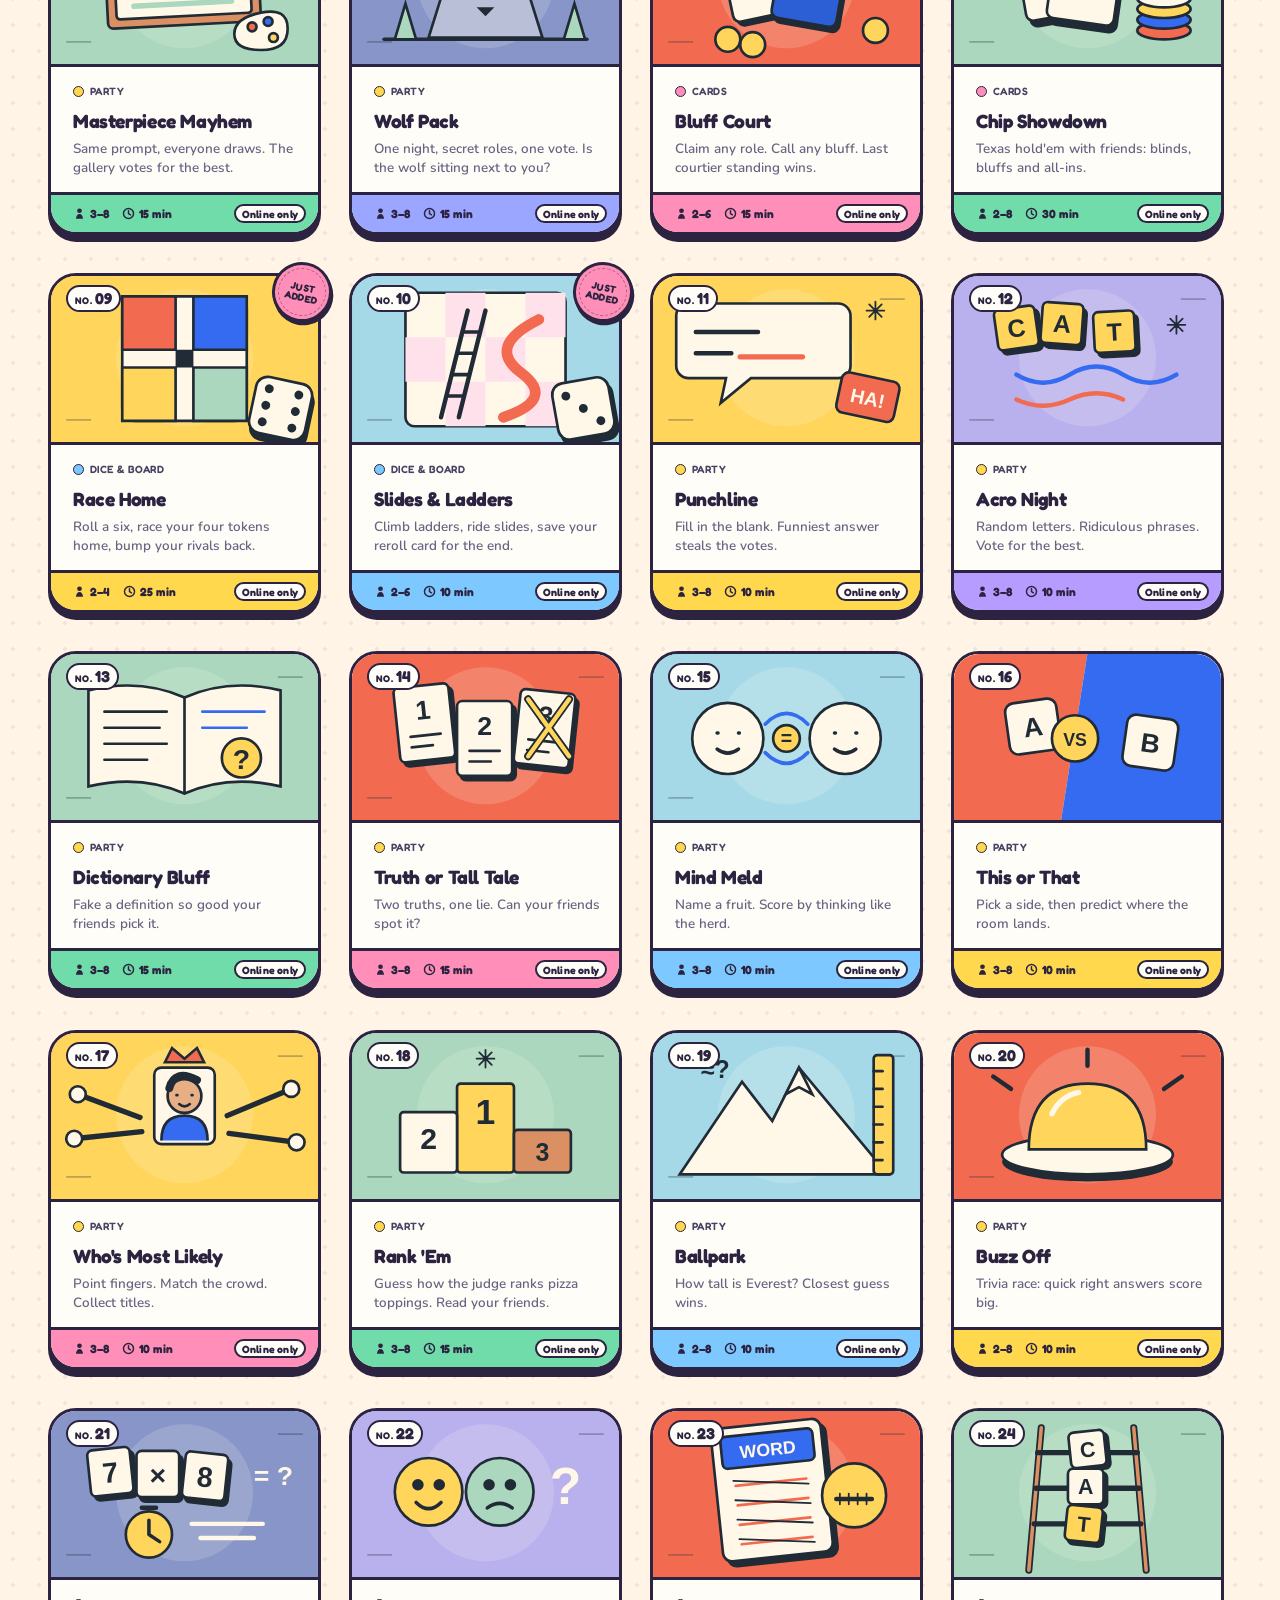
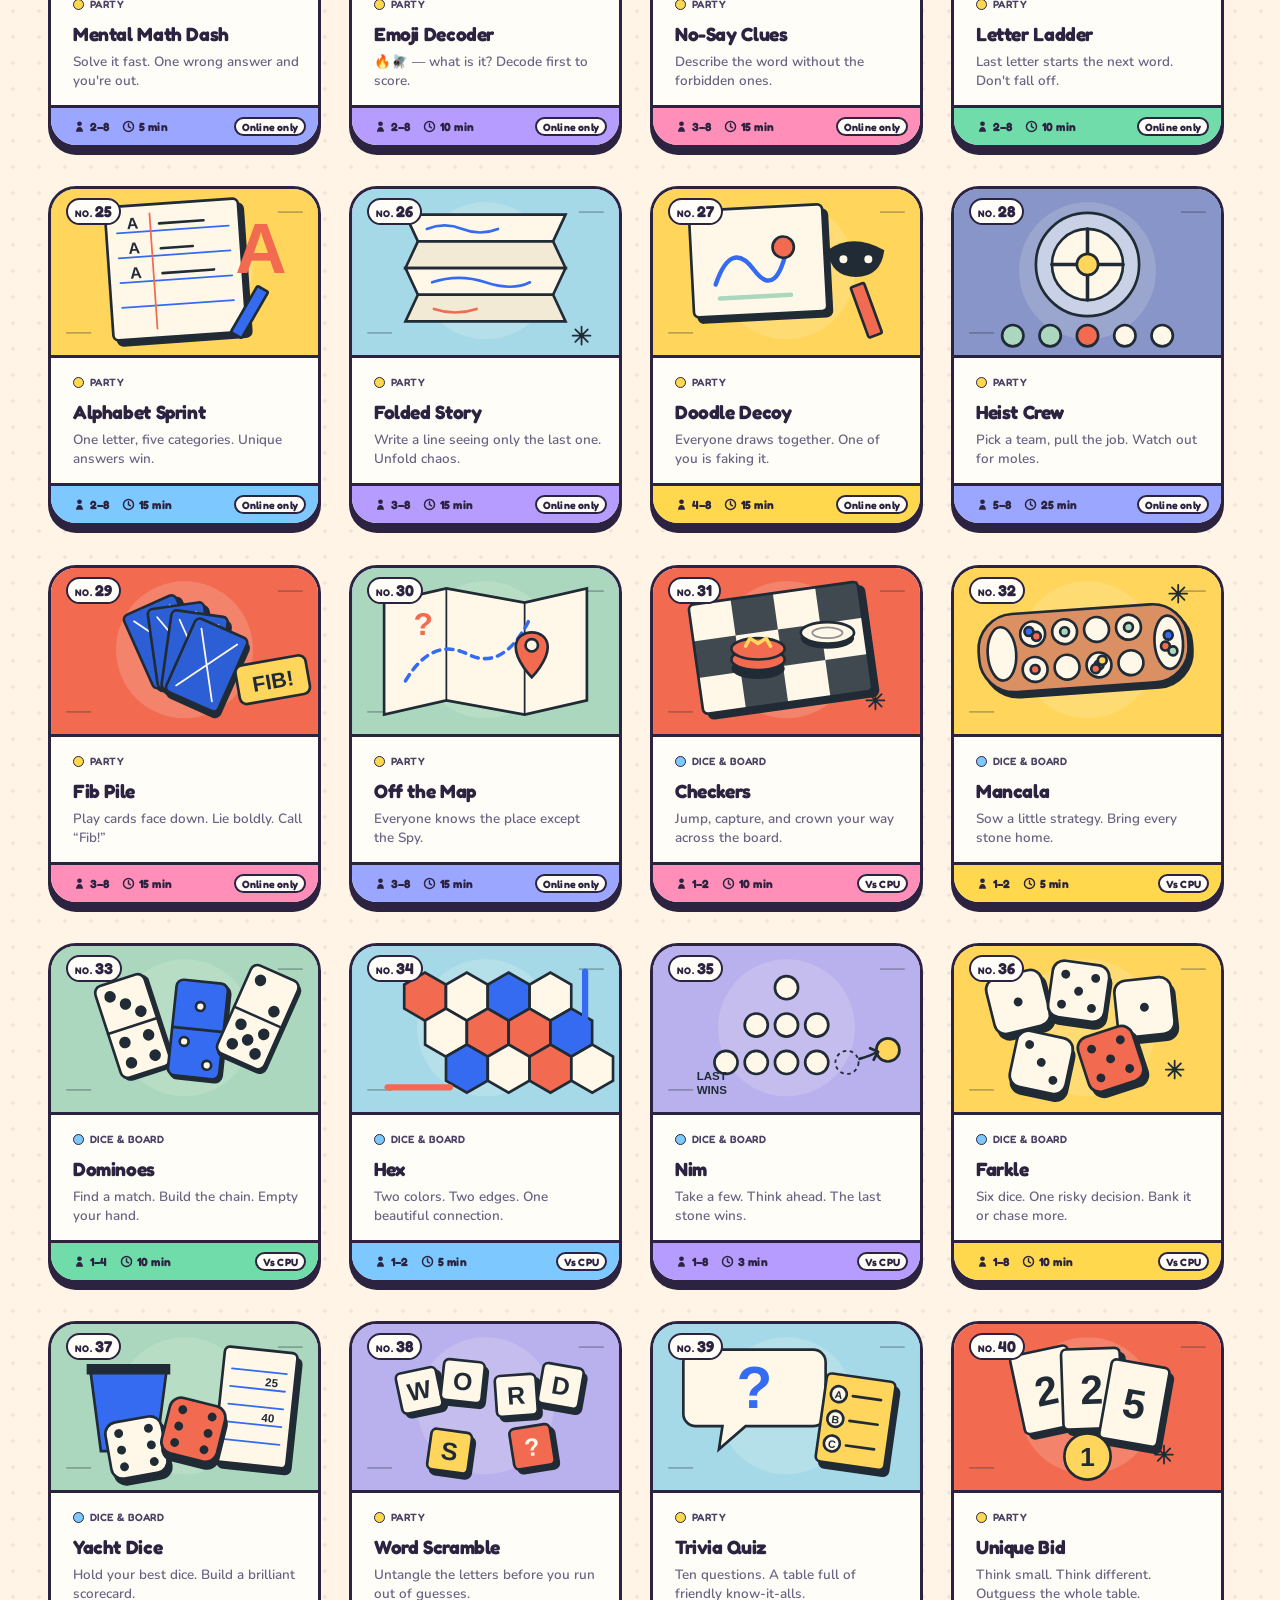
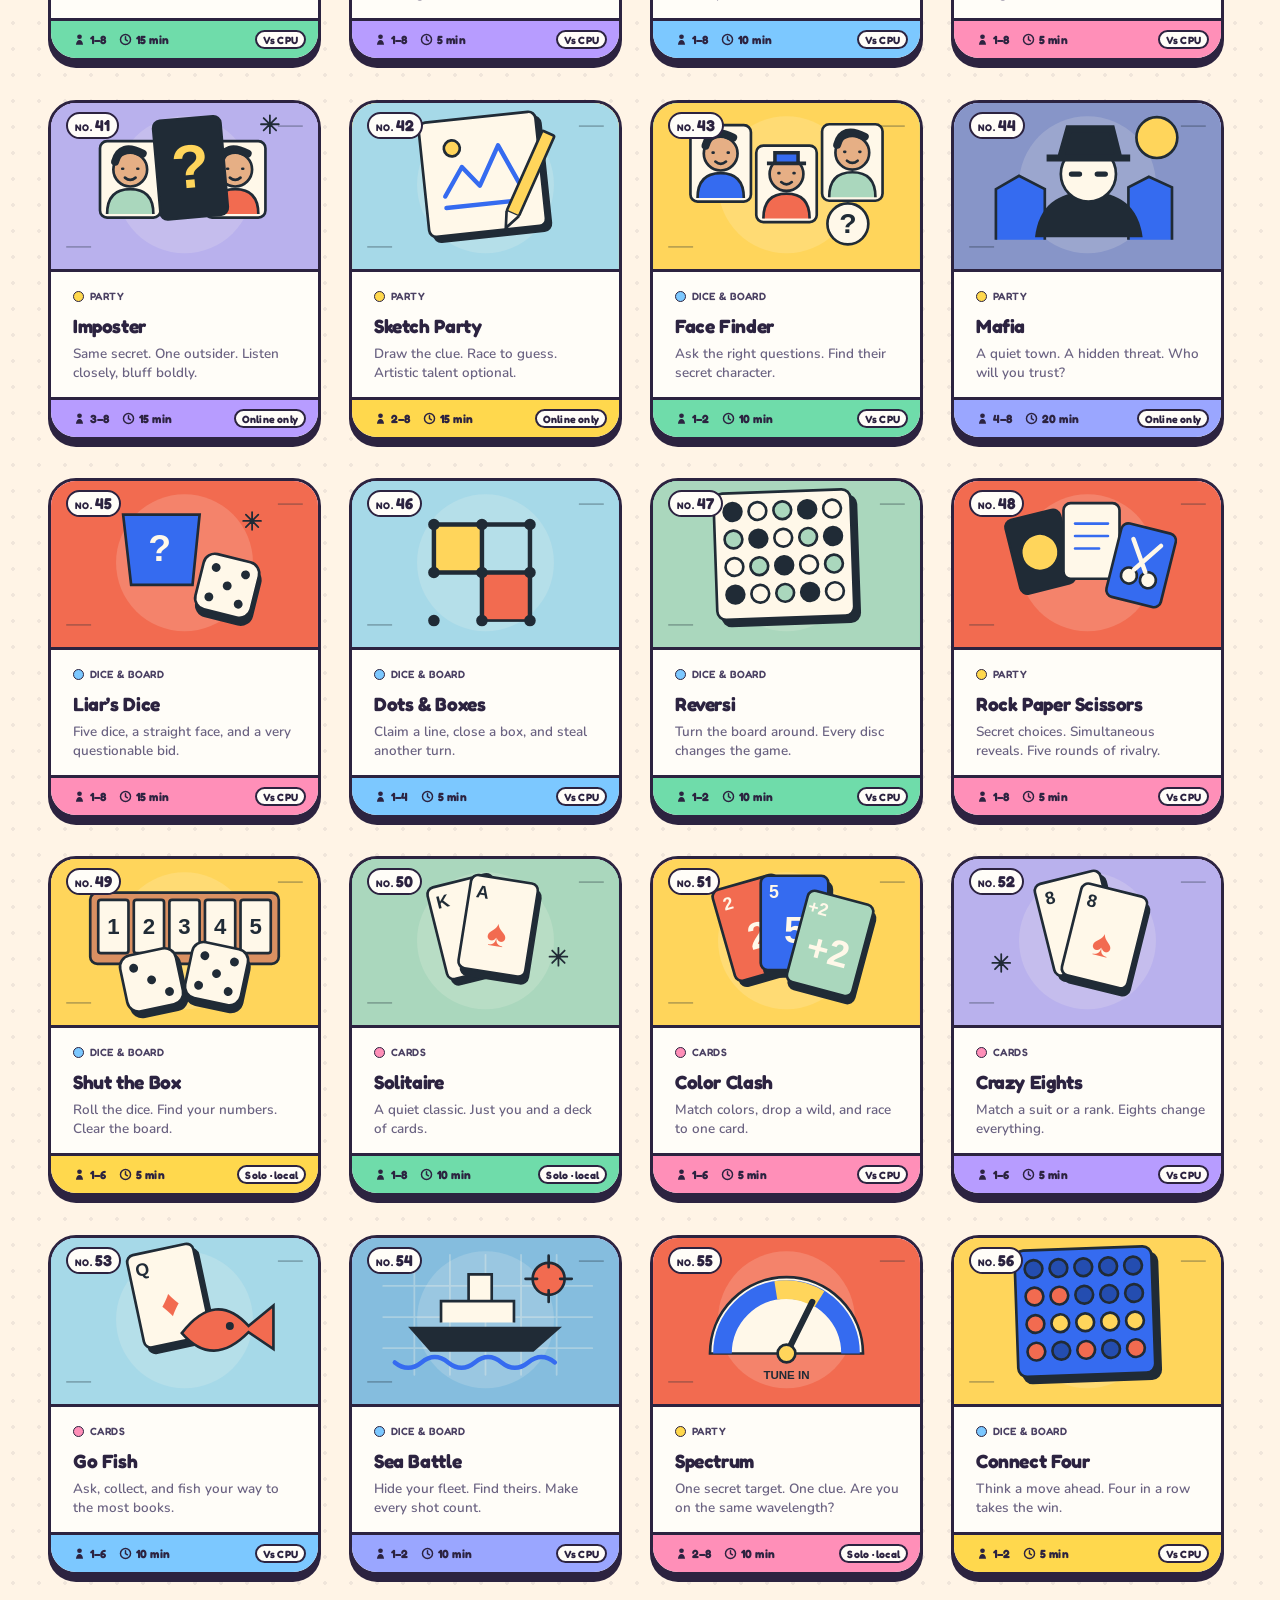
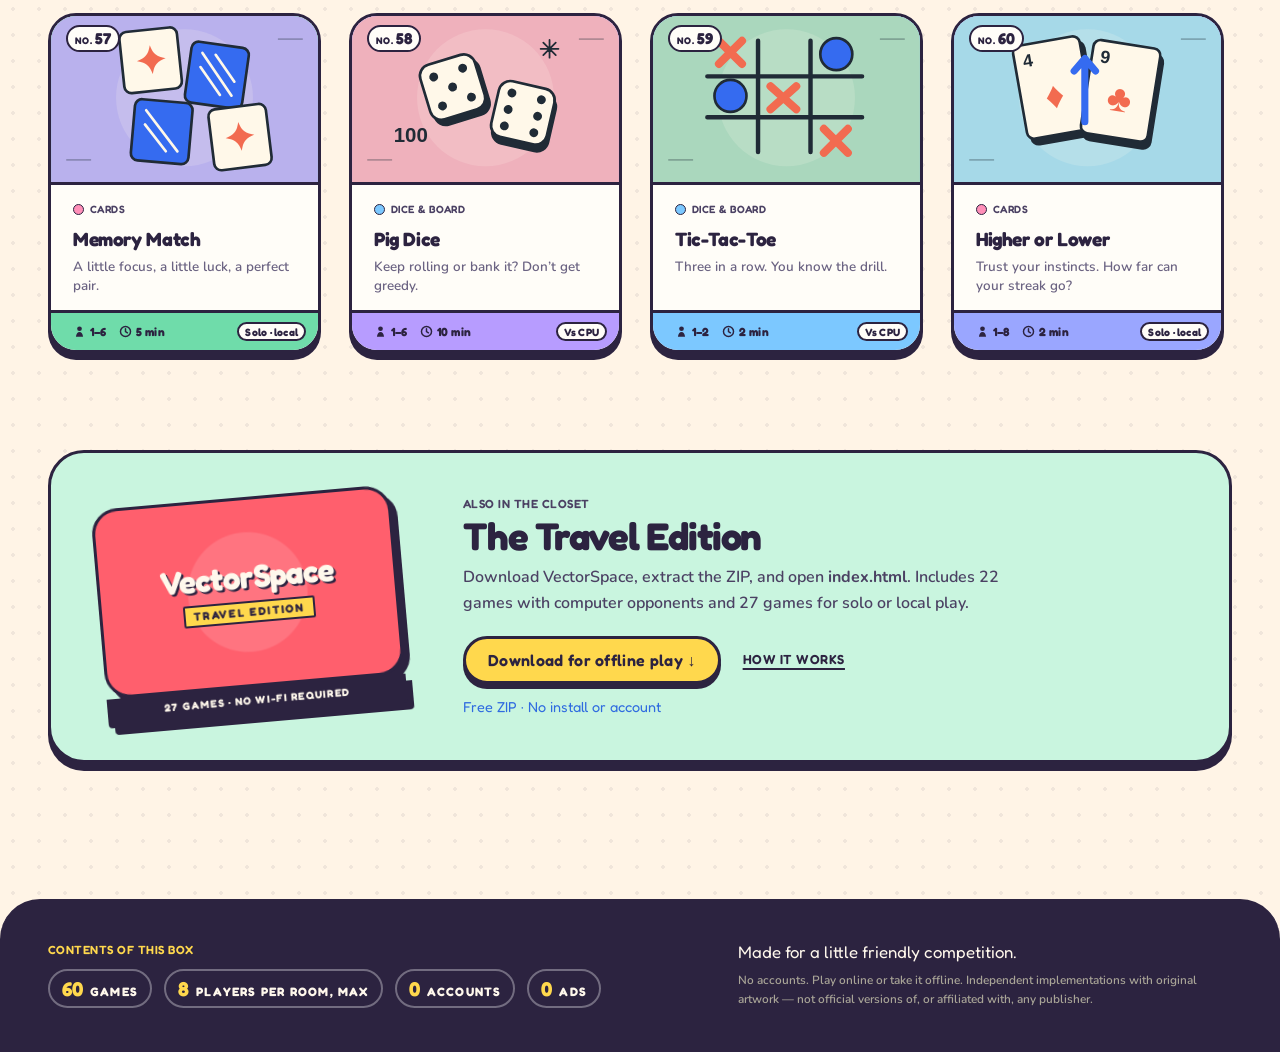
==== commit b9ee4a95: "Keep the hero tagline on its own line" ====
--- a/game-night/index.html
+++ b/game-night/index.html
@@ -15,10 +15,7 @@
     <link rel="stylesheet" href="party-pack.css" />
     <link rel="stylesheet" href="party-night.css" />
     <link rel="stylesheet" href="closet.css" />
-    <link rel="preconnect" href="https://fonts.googleapis.com" />
-    <link rel="preconnect" href="https://fonts.gstatic.com" crossorigin />
-    <link rel="stylesheet" href="https://fonts.googleapis.com/css2?family=Fredoka:wght@500;600;700&amp;family=Nunito:wght@600;700;800&amp;display=swap" />
-    <link rel="stylesheet" href="cartoon.css?v=toybox-1" />
+    <link rel="stylesheet" href="cartoon.css?v=toybox-3" />
     <link rel="stylesheet" href="arcade.css?v=toybox-1" />
     <script src="shared.js" defer></script>
     <script src="card-games.js" defer></script>
--- a/game-night/cartoon.css
+++ b/game-night/cartoon.css
@@ -1,3 +1,5 @@
+/* Rounded web fonts (online only; offline copies fall back to rounded system fonts). */
+@import url("https://fonts.googleapis.com/css2?family=Fredoka:wght@500;600;700&family=Nunito:wght@600;700;800&display=swap");
 /* ==========================================================================
    VectorSpace — "Toybox" (playful cartoon theme)
    Loaded after closet.css. Chunky outlines, squishy rounded shapes, bright
@@ -114,7 +116,7 @@
 .table-kicker { color: var(--ink) !important; }
 .table-kicker span { background: var(--pink) !important; color: var(--ink) !important; border: 3px solid var(--ink) !important; border-radius: 999px !important; padding: 4px 12px !important; box-shadow: 0 3px 0 var(--ink); }
 .table-top h1 { color: var(--stock) !important; -webkit-text-stroke: 3px var(--ink); paint-order: stroke fill; text-shadow: 0 7px 0 var(--ink) !important; font-weight: 700; letter-spacing: -.01em; }
-.table-top h1 span { color: var(--lemon) !important; -webkit-text-stroke: 3px var(--ink); paint-order: stroke fill; text-shadow: 0 5px 0 var(--ink) !important; display: inline-block; animation: wiggle 3.2s ease-in-out infinite; transform-origin: 20% 60%; }
+.table-top h1 span { color: var(--lemon) !important; -webkit-text-stroke: 3px var(--ink); paint-order: stroke fill; text-shadow: 0 5px 0 var(--ink) !important; display: block; width: fit-content; animation: wiggle 3.2s ease-in-out infinite; transform-origin: 20% 60%; }
 .table-lede { color: var(--ink-soft) !important; font-size: 1.08rem; font-weight: 700; }
 .table-actions > .game-button { min-height: 62px; font-size: 1.15rem; background: var(--pink); box-shadow: 0 7px 0 var(--ink); }
 .table-actions > .game-button:hover { background: #ffa6c7; }
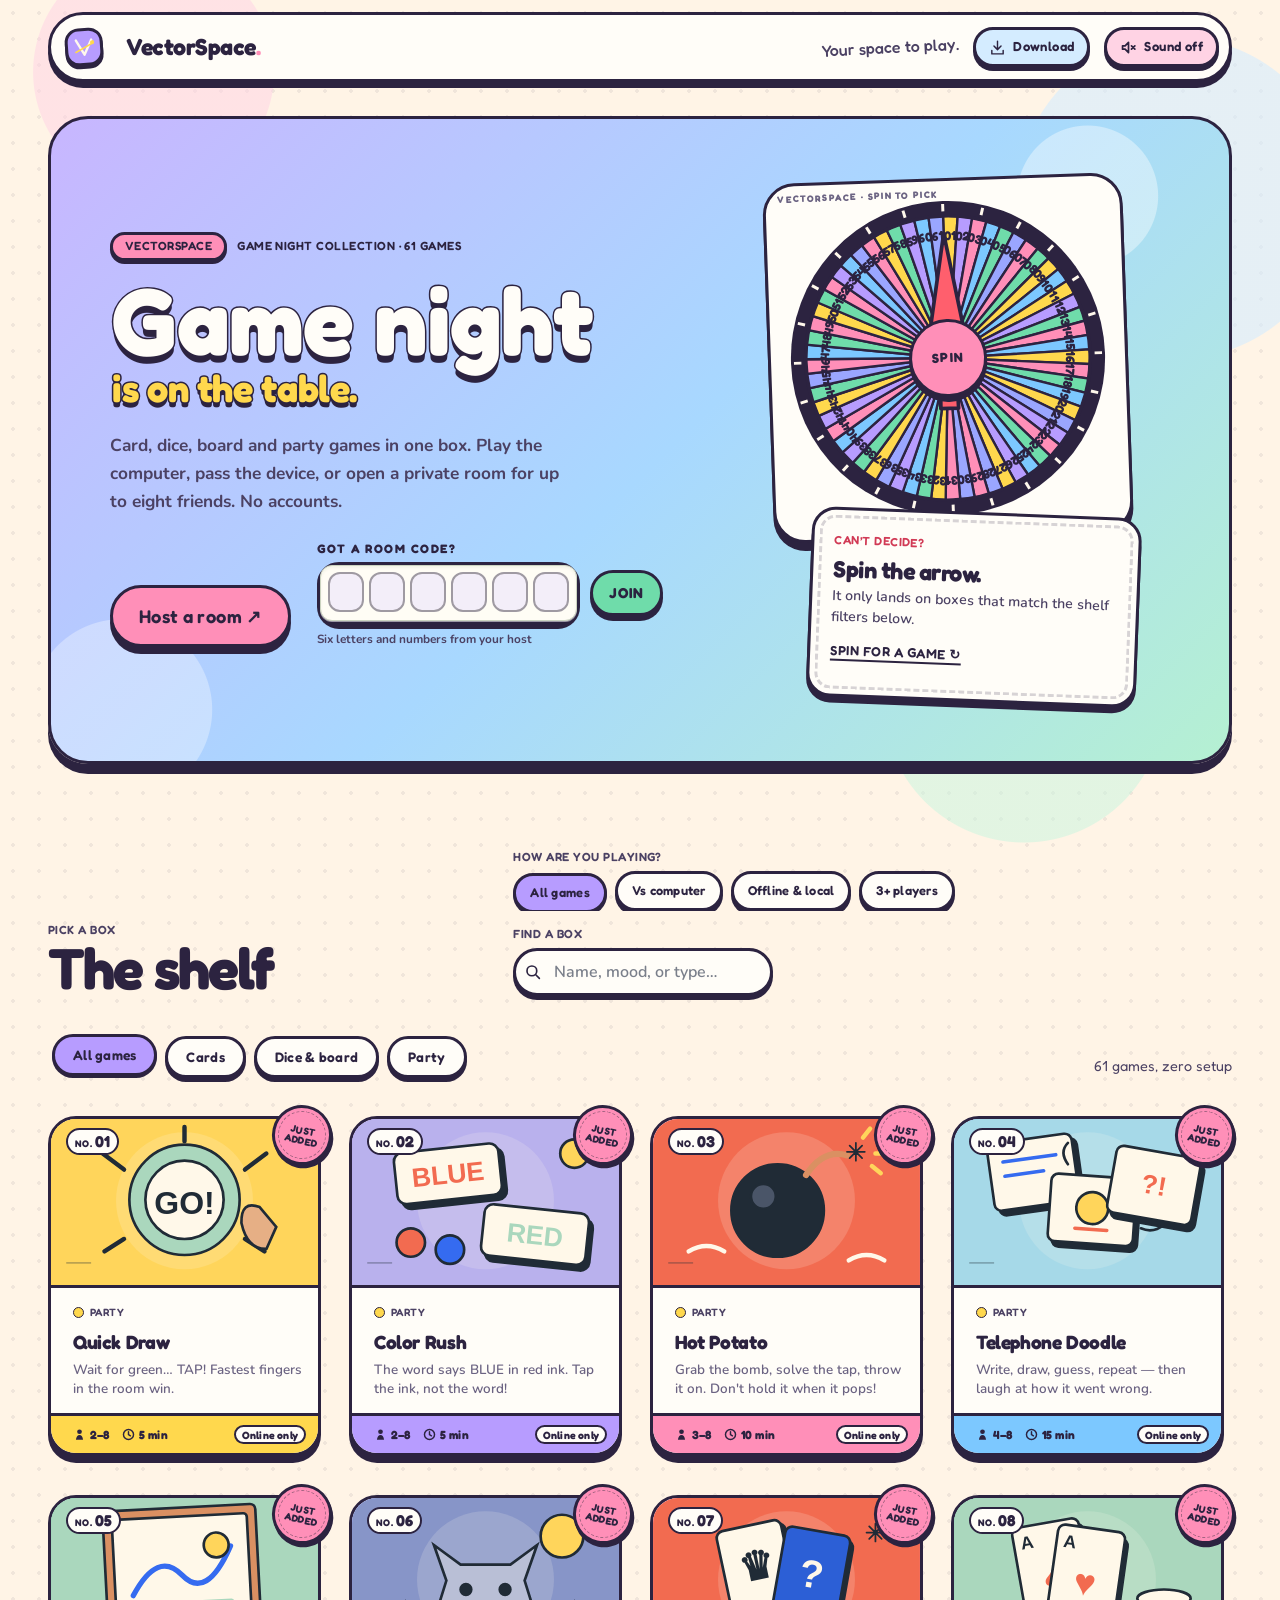
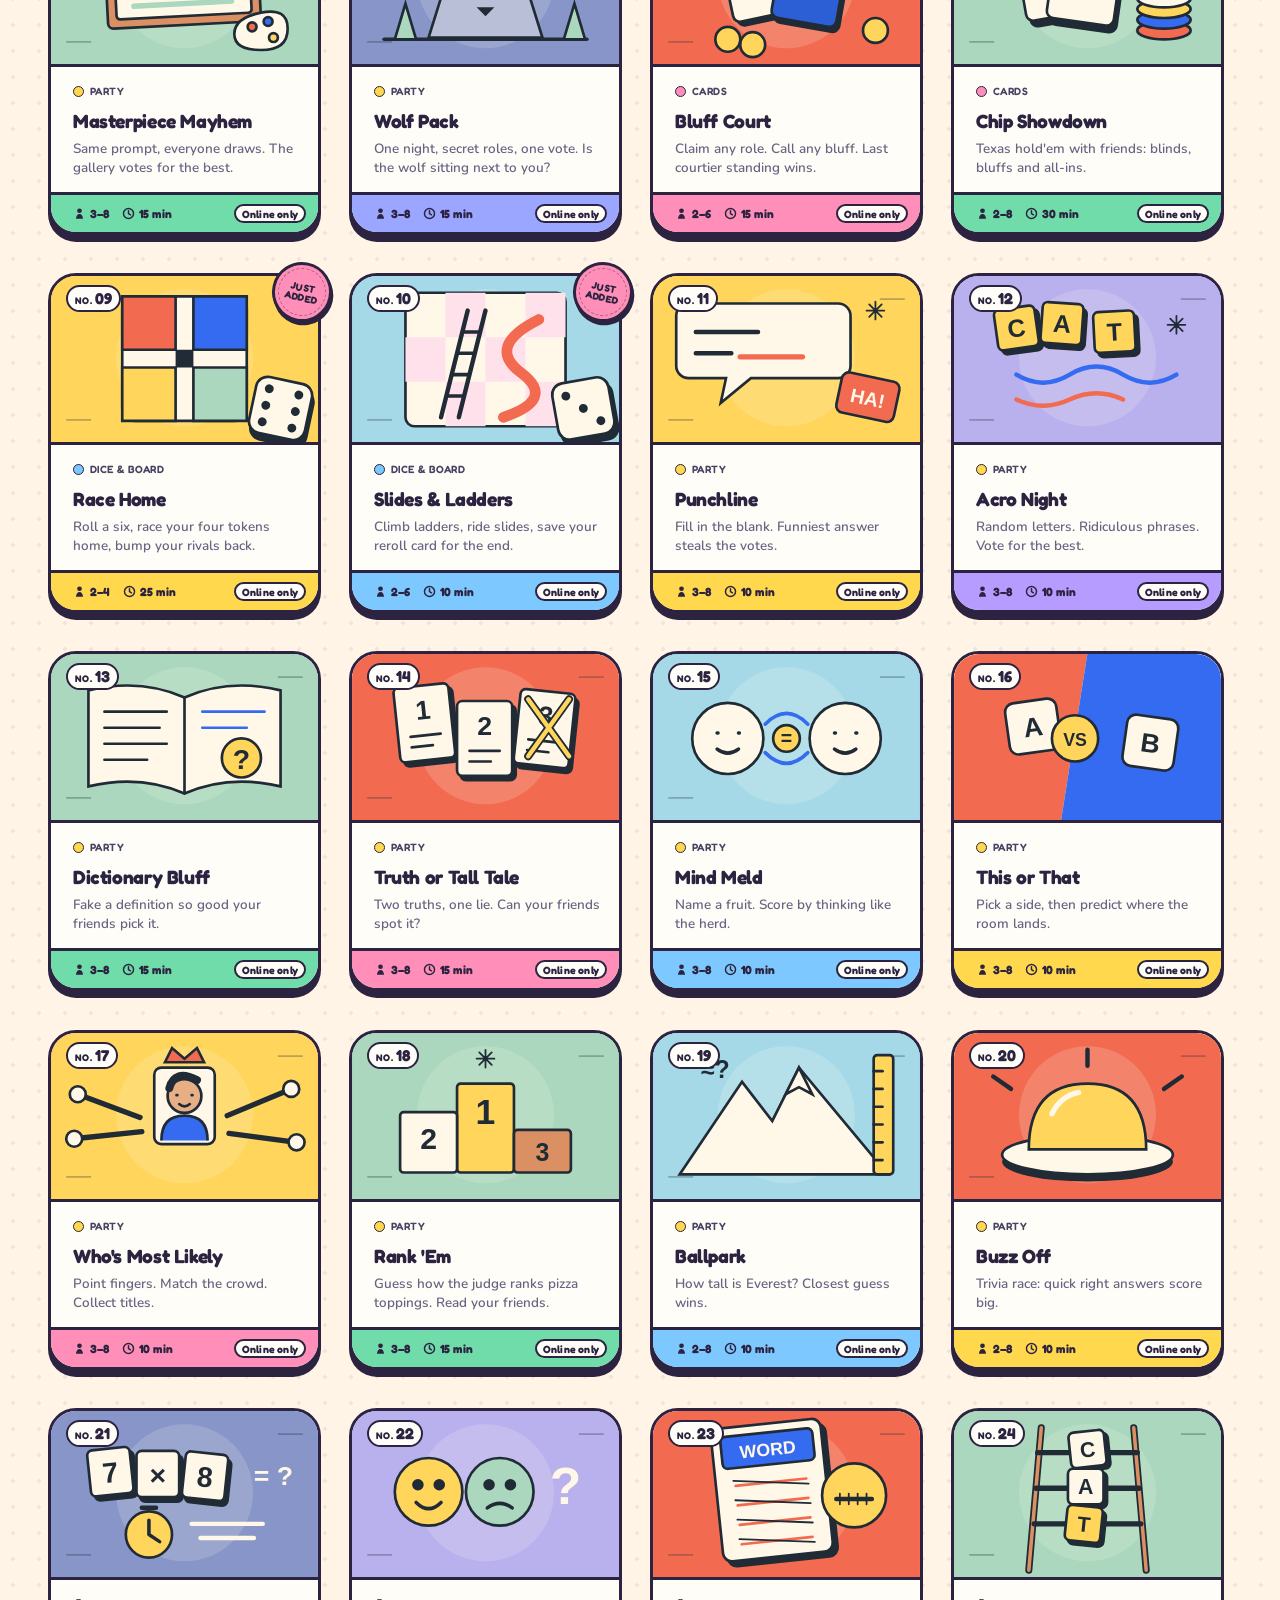
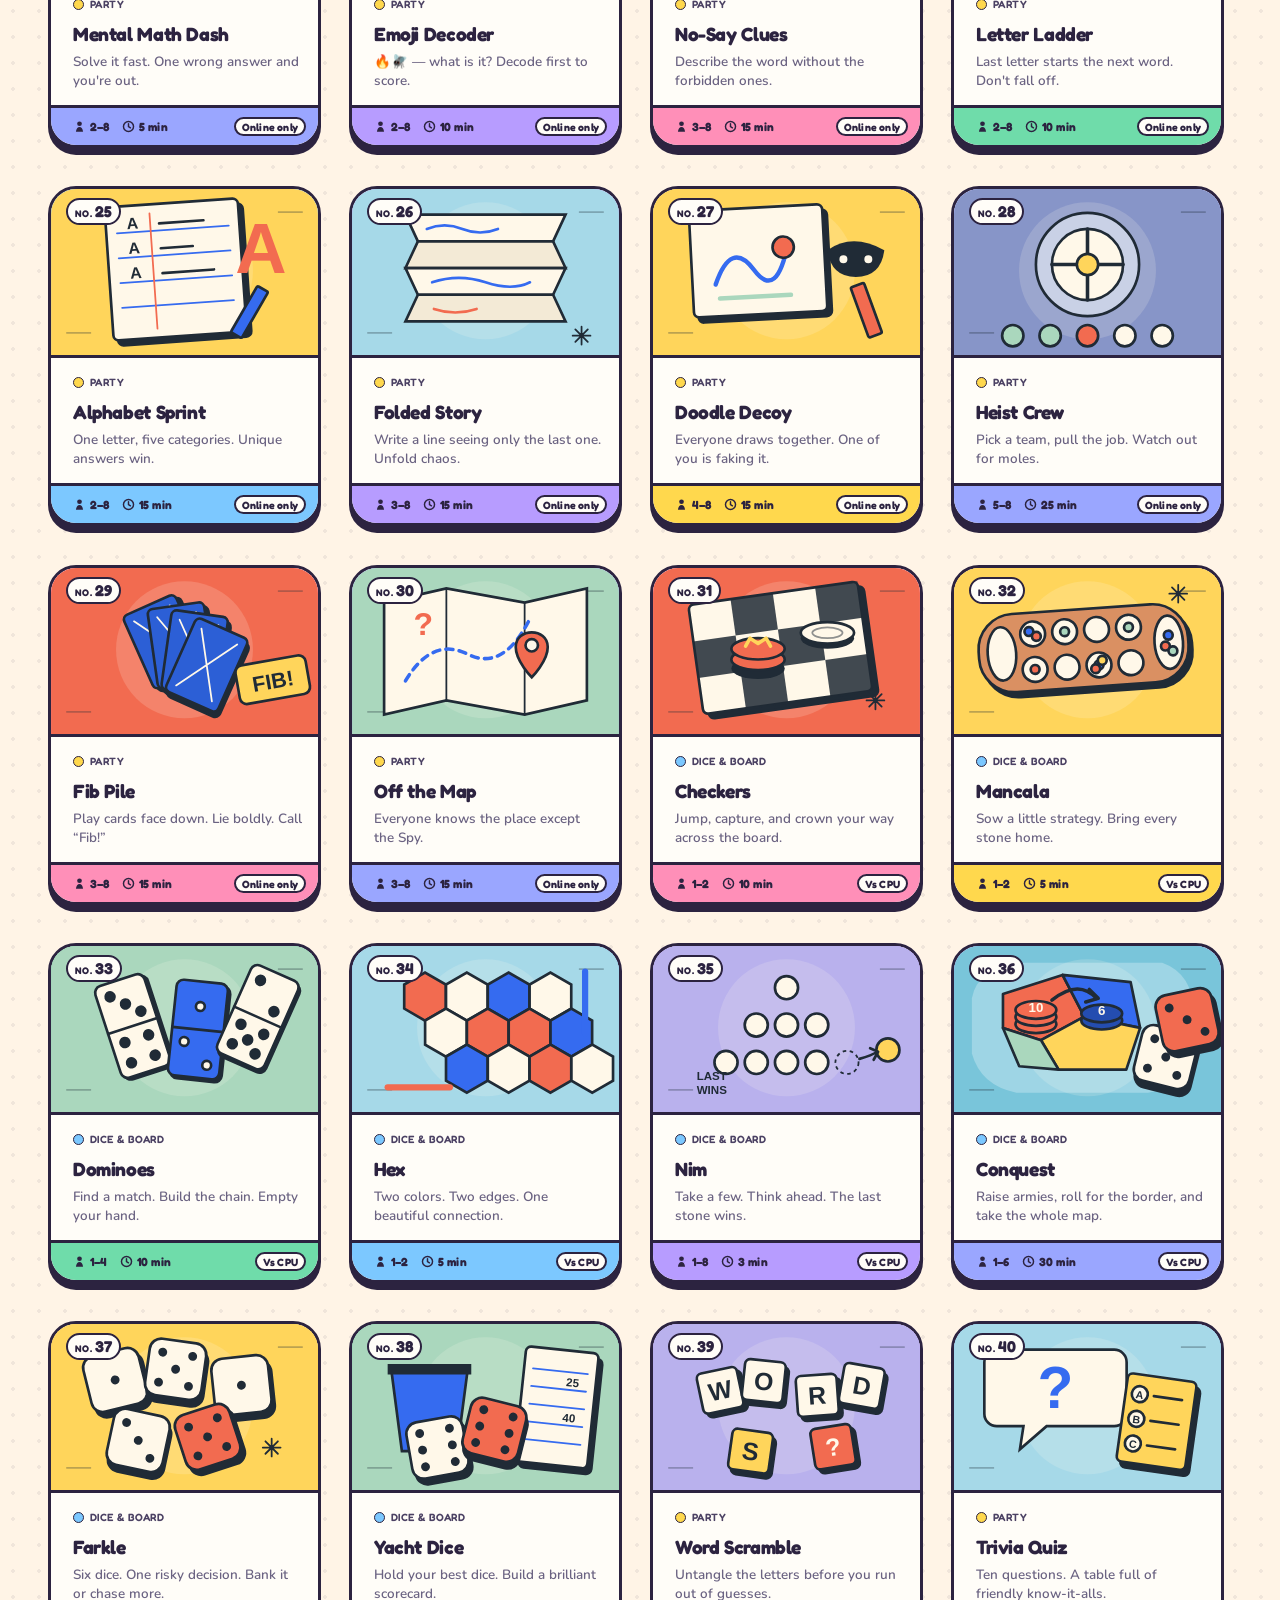
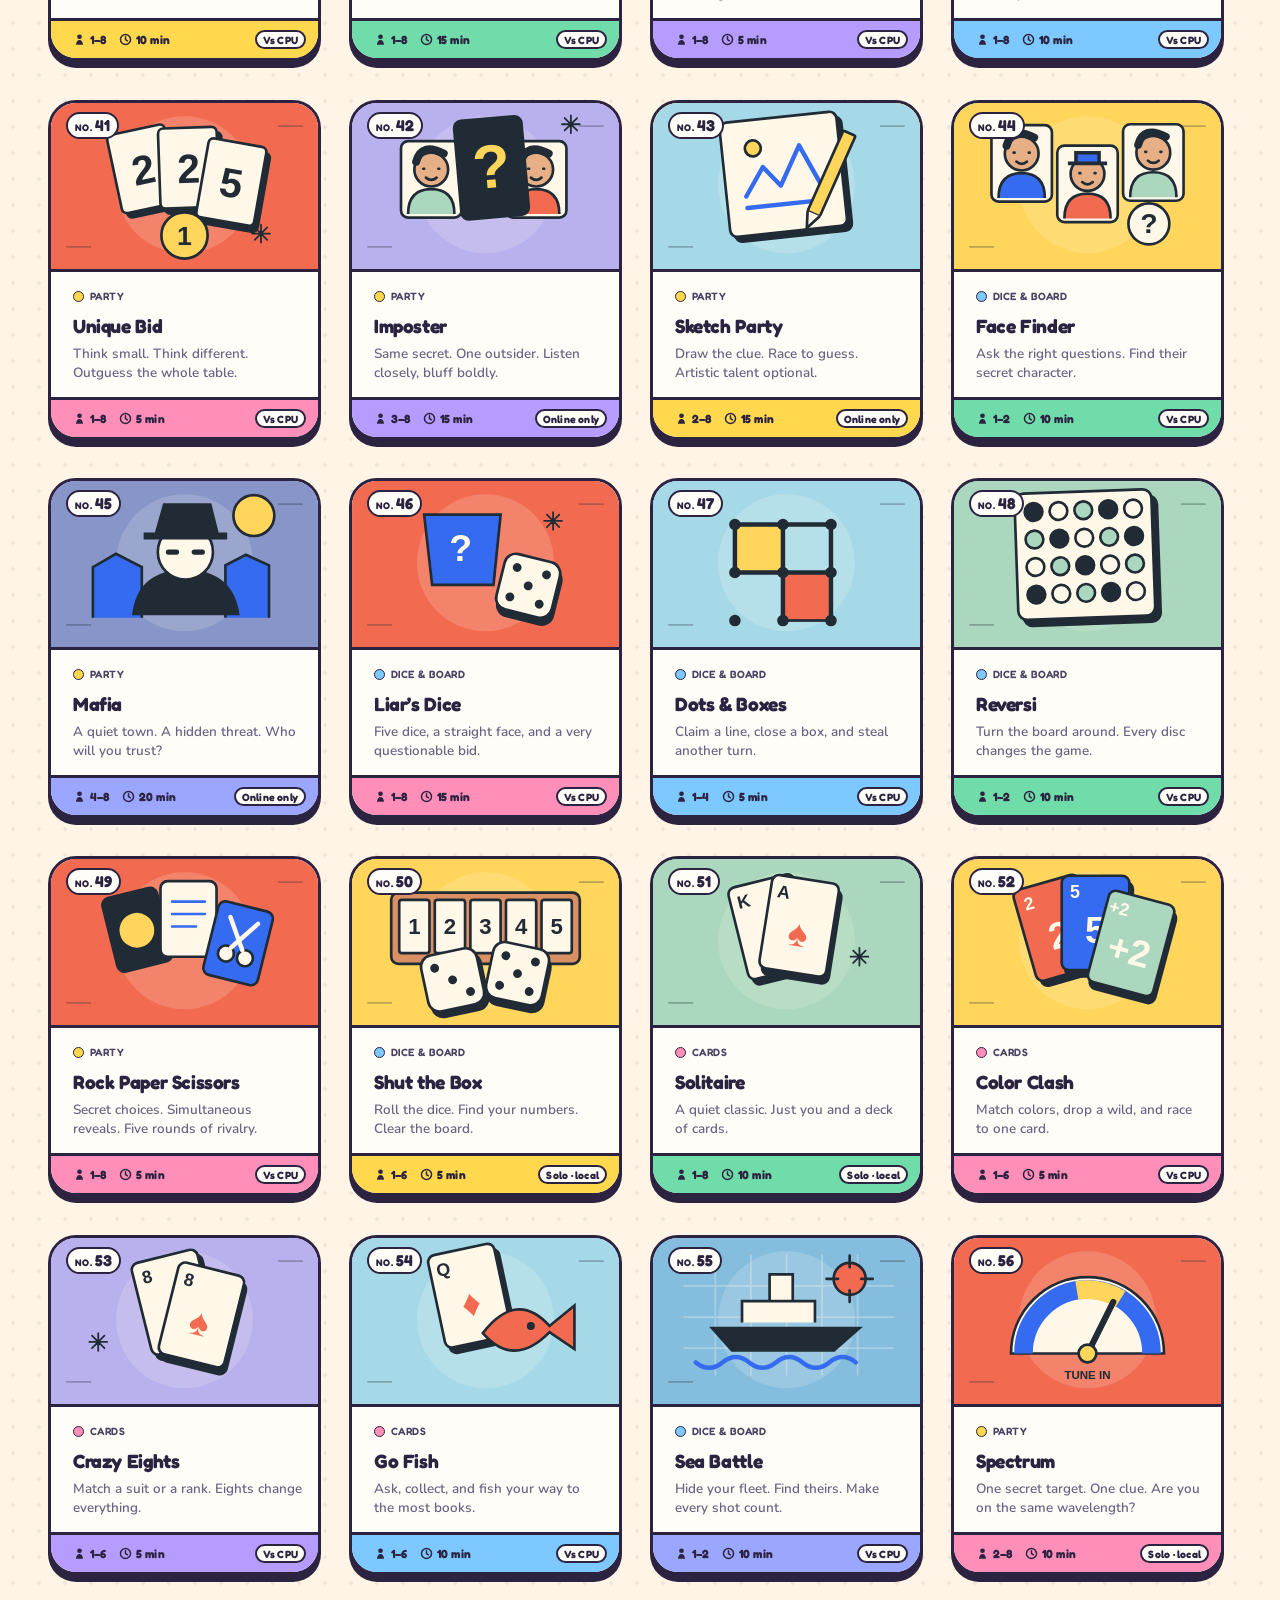
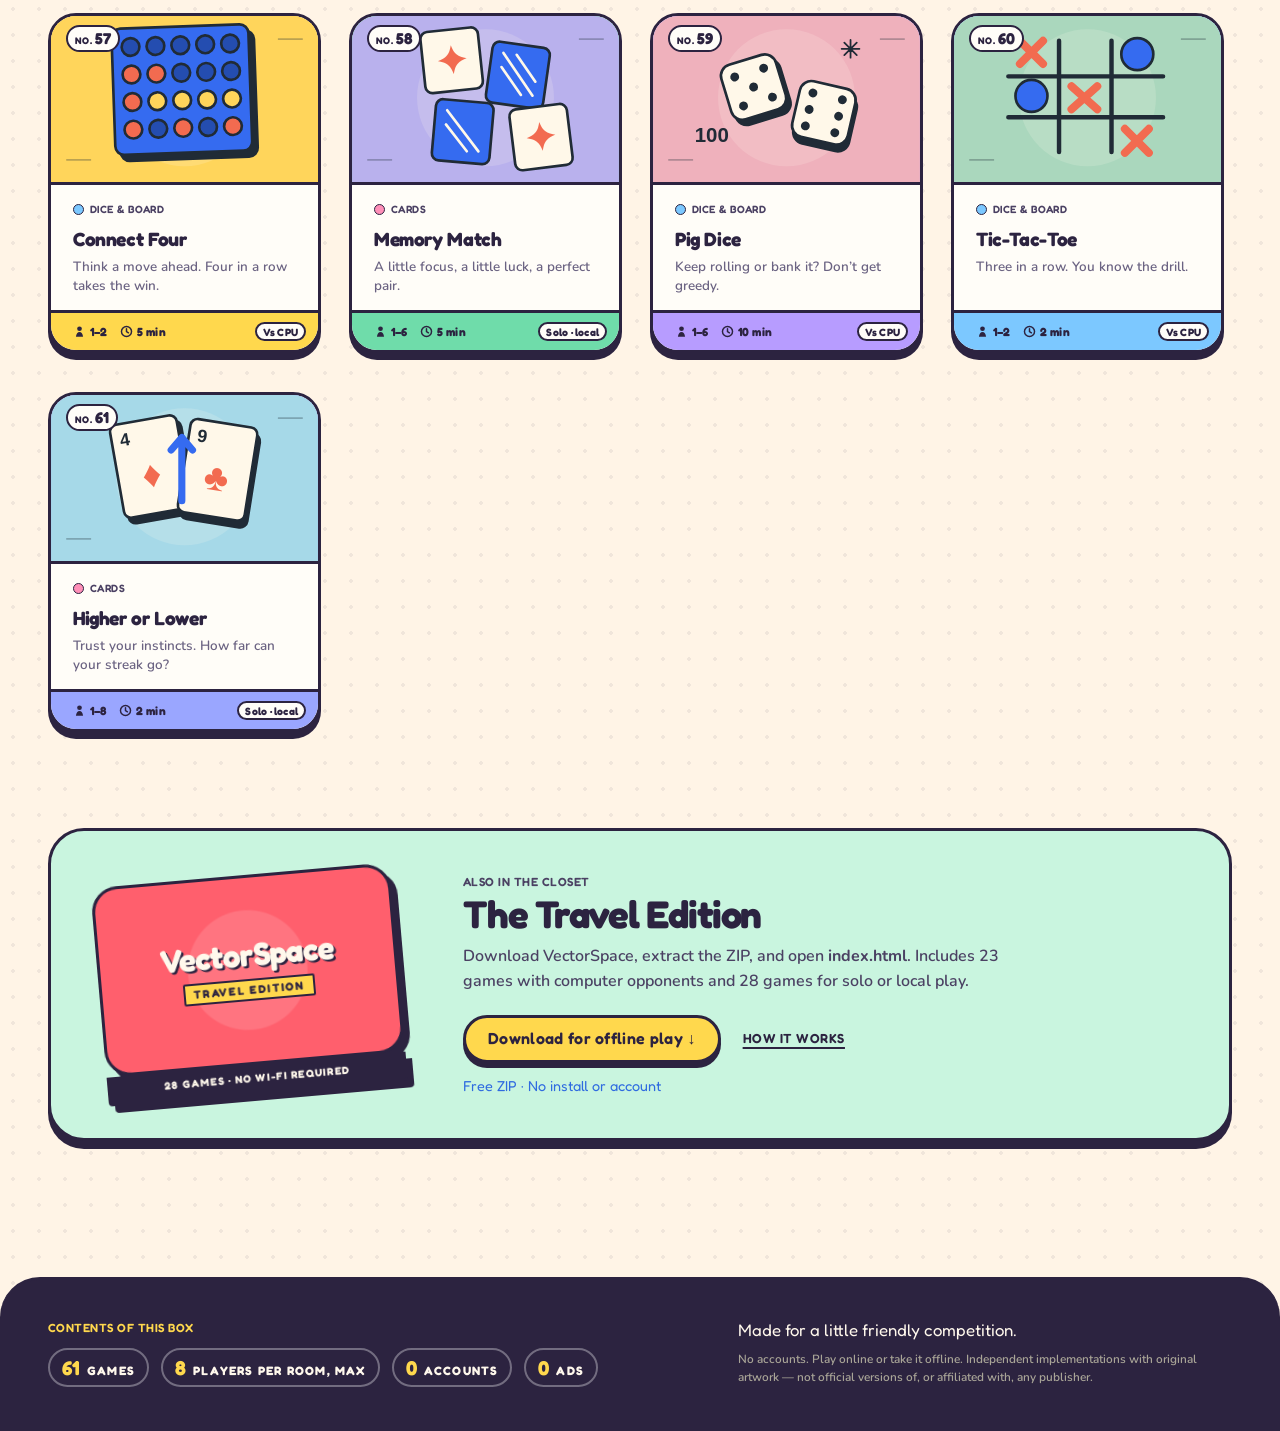
==== commit afe66720: "Add Conquest, a map-conquest strategy game for 2-6 players An original Risk-style game on the Hollow" ====
--- a/game-night/index.html
+++ b/game-night/index.html
@@ -6,12 +6,13 @@
     <meta name="theme-color" content="#fff4e6" />
     <meta
       name="description"
-      content="Sixty free card, dice, board and party games — including thirty online party and arcade games. Create an online room, share a code, and play with friends — or enjoy the solo classics."
+      content="Sixty-one free card, dice, board and party games — including thirty online party and arcade games. Create an online room, share a code, and play with friends — or enjoy the solo classics."
     />
     <title>VectorSpace — Your space to play.</title>
     <link rel="icon" href="favicon.svg" type="image/svg+xml" />
     <link rel="stylesheet" href="styles.css" />
     <link rel="stylesheet" href="strategy-pack.css" />
+    <link rel="stylesheet" href="conquest.css" />
     <link rel="stylesheet" href="party-pack.css" />
     <link rel="stylesheet" href="party-night.css" />
     <link rel="stylesheet" href="closet.css" />
@@ -32,6 +33,7 @@
     <script src="online-creative.js" defer></script>
     <script src="cpu-games.js" defer></script>
     <script src="strategy-pack.js" defer></script>
+    <script src="conquest.js" defer></script>
     <script src="party-pack.js" defer></script>
     <script src="party-night-data.js" defer></script>
     <script src="party-night.js" defer></script>
--- a/game-night/conquest.css
+++ b/game-night/conquest.css
@@ -0,0 +1,120 @@
+/* Conquest — a tabletop war map. Paper, ink and poker-chip armies. */
+.cq { display: grid; gap: 20px; color: var(--ink, #2c2340); }
+.cq .game-status { margin: 0; }
+
+/* Turn steps: a ruler along the top, the current step inked in red. */
+.cq-turnbar { display: flex; justify-content: space-between; align-items: flex-end; flex-wrap: wrap; gap: 8px 24px; margin-top: -4px; }
+.cq-track { display: flex; margin: 0; padding: 0; list-style: none; font-family: var(--display, system-ui); }
+.cq-track li { padding: 4px 20px 7px 0; margin-right: 18px; min-width: 76px; border-bottom: 4px solid #fff8ec55; color: #fff8ecb3; font-weight: 600; font-size: .95rem; }
+.cq-track li.past { border-bottom-color: #fff8ec; color: #fff8ec; }
+.cq-track li.on { border-bottom: 8px solid #ff5f6d; color: #fff; font-weight: 700; padding-bottom: 4px; }
+.cq-turninfo { margin: 0; color: #fff; font-family: var(--display, system-ui); font-weight: 600; display: flex; align-items: baseline; gap: 12px; }
+.cq-turninfo small { color: #fff8ecc0; font-size: .8rem; font-weight: 600; }
+
+/* The board itself. */
+.cq-board { position: relative; border: 4px solid var(--ink, #2c2340); border-radius: 12px; box-shadow: 0 8px 0 var(--ink, #2c2340); background: #79c5da; touch-action: manipulation; }
+.cq-map { display: block; width: 100%; height: auto; border-radius: 8px; user-select: none; -webkit-user-select: none; }
+.cq-sea { fill: #79c5da; }
+.cq-sea-name { font: italic 600 23px Georgia, "Times New Roman", serif; letter-spacing: .14em; fill: #2c2340; opacity: .38; }
+.cq-compass-n { font: 700 15px var(--display, system-ui); fill: #2c2340; }
+.cq-compass { opacity: .92; }
+.cq-lane { fill: none; stroke: #fff8ec; stroke-width: 3.2; stroke-dasharray: 1 9; stroke-linecap: round; }
+.cq-foam { fill: none; stroke: #fff; stroke-opacity: .42; stroke-width: 15; stroke-linejoin: round; }
+.cq-land { stroke: none; }
+.cq-land.live { cursor: pointer; }
+.cq-land.live:hover { filter: brightness(1.07) saturate(1.15); }
+.cq-edge { fill: none; stroke: #2c2340; stroke-opacity: .5; stroke-width: 1.5; stroke-linecap: round; pointer-events: none; }
+.cq-region-edge { fill: none; stroke: #2c2340; stroke-width: 5.5; stroke-linecap: round; pointer-events: none; }
+.cq-region-dash { fill: none; stroke: #fff8ec; stroke-width: 1.8; stroke-dasharray: 1 7; stroke-linecap: round; pointer-events: none; }
+.cq-coast { fill: none; stroke: #2c2340; stroke-width: 4.6; stroke-linejoin: round; stroke-linecap: round; pointer-events: none; }
+.cq-region-name { font: 700 15px var(--display, system-ui); letter-spacing: .22em; text-transform: uppercase; fill: #2c2340; opacity: .62; pointer-events: none; }
+.cq-ring-back, .cq-target-back { fill: none; stroke: #fff8ec; stroke-linejoin: round; pointer-events: none; }
+.cq-ring-back { stroke-width: 12; }
+.cq-target-back { stroke-width: 10; }
+.cq-ring { fill: none; stroke: #2c2340; stroke-width: 4.5; stroke-linejoin: round; pointer-events: none; }
+.cq-target { fill: none; stroke: #d6293f; stroke-width: 4.5; stroke-dasharray: 11 8; pointer-events: none; animation: cq-march .8s linear infinite; }
+@keyframes cq-march { to { stroke-dashoffset: -19; } }
+.cq-arrow { fill: none; stroke: #2c2340; stroke-width: 4; stroke-linecap: round; opacity: .82; pointer-events: none; }
+.cq-chip { pointer-events: none; }
+.cq-count { font: 700 17px var(--display, system-ui); fill: #fff8ec; paint-order: stroke; stroke: #2c2340; stroke-width: 3.4px; stroke-linejoin: round; }
+.cq-place { font: 700 11.5px var(--body, system-ui); fill: #2c2340; paint-order: stroke; stroke: #fff8ec; stroke-width: 3.6px; stroke-linejoin: round; pointer-events: none; }
+.cq-hit { all: unset; position: absolute; transform: translate(-50%, -50%); width: 7.2%; aspect-ratio: 1; border-radius: 50%; cursor: pointer; }
+.cq-hit:focus-visible { outline: 3px solid #ffd84d; outline-offset: 3px; box-shadow: 0 0 0 6px #2c2340; }
+
+/* The sheet under the board: controls on the left, the ledger on the right. */
+.cq-under { display: grid; grid-template-columns: minmax(0, 1fr) minmax(0, 1.15fr); background: #fffdf8; border: 3px solid var(--ink, #2c2340); border-radius: 10px; box-shadow: 0 6px 0 var(--ink, #2c2340); }
+.cq-panel { padding: 18px 20px 20px; display: grid; align-content: start; gap: 16px; border-right: 3px dashed #2c234033; min-width: 0; }
+.cq-ledger { padding: 14px 20px 18px; min-width: 0; }
+.cq-row { display: flex; flex-wrap: wrap; align-items: center; gap: 10px; }
+.cq-lbl { font: 700 .86rem var(--display, system-ui); color: #4b4163; flex-basis: 100%; }
+.cq-row .cq-lbl { flex-basis: auto; margin-right: 4px; }
+.cq-note, .cq-faint { margin: 0; font-size: .85rem; color: #6b6382; line-height: 1.4; }
+.cq-btn, .cq-seg-btn { font: 700 .9rem var(--display, system-ui); color: #2c2340; background: #ffd84d; border: 3px solid #2c2340; border-radius: 7px; padding: 7px 14px; min-height: 40px; box-shadow: 0 4px 0 #2c2340; cursor: pointer; transition: transform .07s steps(2), box-shadow .07s steps(2); }
+.cq-btn.plain { background: #fffdf8; }
+.cq-btn b { margin-left: 6px; padding: 1px 6px; background: #2c2340; color: #ffd84d; border-radius: 4px; font-size: .8rem; }
+.cq-btn:hover:not(:disabled) { transform: translateY(-2px); box-shadow: 0 6px 0 #2c2340; }
+.cq-btn:active:not(:disabled), .cq-seg-btn:active:not(:disabled) { transform: translateY(4px); box-shadow: 0 0 0 #2c2340; }
+.cq-btn:disabled { opacity: .5; cursor: not-allowed; }
+.cq-btn.big { font-size: 1.1rem; padding: 10px 26px; min-height: 52px; }
+.cq-seg { display: inline-flex; flex-wrap: wrap; }
+.cq-seg-btn { background: #fffdf8; border-radius: 0; margin-left: -3px; box-shadow: none; padding: 6px 14px; min-height: 38px; }
+.cq-seg-btn:first-child { border-radius: 7px 0 0 7px; margin-left: 0; }
+.cq-seg-btn:last-child { border-radius: 0 7px 7px 0; }
+.cq-seg-btn[aria-pressed="true"] { background: #2c2340; color: #fff8ec; }
+.cq-seg-btn:hover:not([aria-pressed="true"]) { background: #ffe9a3; }
+.cq-trades { display: flex; flex-wrap: wrap; gap: 10px; }
+.cq-hand { display: flex; flex-wrap: wrap; align-items: center; gap: 8px; }
+.cq-card { padding: 5px 10px 5px 12px; border: 2.5px solid #2c2340; border-left-width: 9px; border-radius: 3px; background: #fff8ec; font: 700 .78rem var(--display, system-ui); transform: rotate(-1.5deg); }
+.cq-card:nth-of-type(even) { transform: rotate(1.5deg); }
+.cq-card.inf { border-left-color: #2fa57b; }
+.cq-card.cav { border-left-color: #f0b429; }
+.cq-card.can { border-left-color: #ef6b4f; }
+.cq-battle { display: grid; gap: 8px; padding-top: 14px; border-top: 3px dashed #2c234033; }
+.cq-dice { display: flex; align-items: center; gap: 14px; flex-wrap: wrap; }
+.cq-side { display: inline-flex; gap: 7px; min-height: 34px; }
+.cq-vs { font: 600 .8rem var(--display, system-ui); color: #6b6382; }
+.cq-die { display: inline-grid; grid-template: repeat(3, 1fr) / repeat(3, 1fr); width: 33px; height: 33px; padding: 4px; border: 2.5px solid #2c2340; border-radius: 7px; background: #fff8ec; box-shadow: 0 3px 0 #2c2340; }
+.cq-die.att { background: #ff9d89; }
+.cq-die b { width: 6.5px; height: 6.5px; margin: auto; border-radius: 50%; }
+.cq-die b.on { background: #2c2340; }
+.cq-die.lost { opacity: .45; box-shadow: none; transform: translateY(3px) rotate(-7deg); }
+
+.cq-ledger table { width: 100%; border-collapse: collapse; font-size: .92rem; }
+.cq-ledger th, .cq-ledger td { padding: 7px 8px; text-align: right; font-variant-numeric: tabular-nums; border-bottom: 1.5px solid #2c234022; }
+.cq-ledger thead th, .cq-ledger thead td { font: 600 .76rem var(--display, system-ui); color: #6b6382; }
+.cq-ledger th[scope="row"], .cq-ledger thead th:nth-child(2) { text-align: left; font-family: var(--display, system-ui); font-weight: 700; }
+.cq-ledger tbody th { white-space: nowrap; }
+.cq-ledger tbody th small { font-weight: 600; color: #6b6382; margin-left: 4px; }
+.cq-ledger tr.out { opacity: .5; text-decoration: line-through; }
+.cq-ledger tr.now { background: #fff1b8; }
+.cq-ledger td:first-child { width: 22px; padding: 0 0 0 6px; text-align: left; }
+.cq-pointer { font-size: .7rem; color: #d6293f; }
+.cq-swatch { display: inline-block; width: 13px; height: 13px; margin-right: 7px; border-radius: 50%; background: var(--chip); border: 2.5px solid #2c2340; box-shadow: 0 2.5px 0 var(--dark); vertical-align: -2px; }
+.cq-regions { list-style: none; margin: 14px 0 0; padding: 0; display: grid; grid-template-columns: 1fr 1fr; gap: 4px 22px; font-size: .86rem; }
+.cq-regions li { display: flex; gap: 8px; align-items: baseline; padding: 4px 0; border-bottom: 1.5px solid #2c234022; }
+.cq-regions li > span:first-child { font-weight: 700; font-family: var(--display, system-ui); }
+.cq-regions b { color: #d6293f; }
+.cq-held { margin-left: auto; color: #6b6382; font-size: .78rem; white-space: nowrap; }
+.cq-log { margin: 14px 0 0; padding: 0; list-style: none; font-size: .82rem; line-height: 1.35; color: #4b4163; display: grid; gap: 3px; }
+.cq-log li { padding-left: 12px; border-left: 3px solid #2c234030; }
+.cq-log li:first-child { border-left-color: #d6293f; color: #2c2340; font-weight: 700; }
+
+.cq-setup { background: #fffdf8; border: 3px solid #2c2340; border-radius: 10px; box-shadow: 0 6px 0 #2c2340; padding: 26px 28px 30px; display: grid; gap: 16px; justify-items: start; max-width: 560px; margin: 20px auto; color: #2c2340; }
+.cq-setup h2 { margin: 0; font: 700 1.5rem var(--display, system-ui); }
+.cq-setup p { margin: 0; color: #4b4163; }
+
+@media (max-width: 860px) {
+  .cq-under { grid-template-columns: 1fr; }
+  .cq-panel { border-right: 0; border-bottom: 3px dashed #2c234033; }
+}
+@media (max-width: 560px) {
+  .cq-place { display: none; }
+  .cq-track li { min-width: 0; margin-right: 10px; padding-right: 8px; font-size: .84rem; }
+  .cq-regions { grid-template-columns: 1fr; }
+  .cq-panel, .cq-ledger { padding-left: 14px; padding-right: 14px; }
+  .cq-board { border-width: 3px; box-shadow: 0 5px 0 #2c2340; }
+}
+@media (prefers-reduced-motion: reduce) {
+  .cq-target { animation: none; }
+  .cq-btn, .cq-seg-btn { transition: none; }
+}
